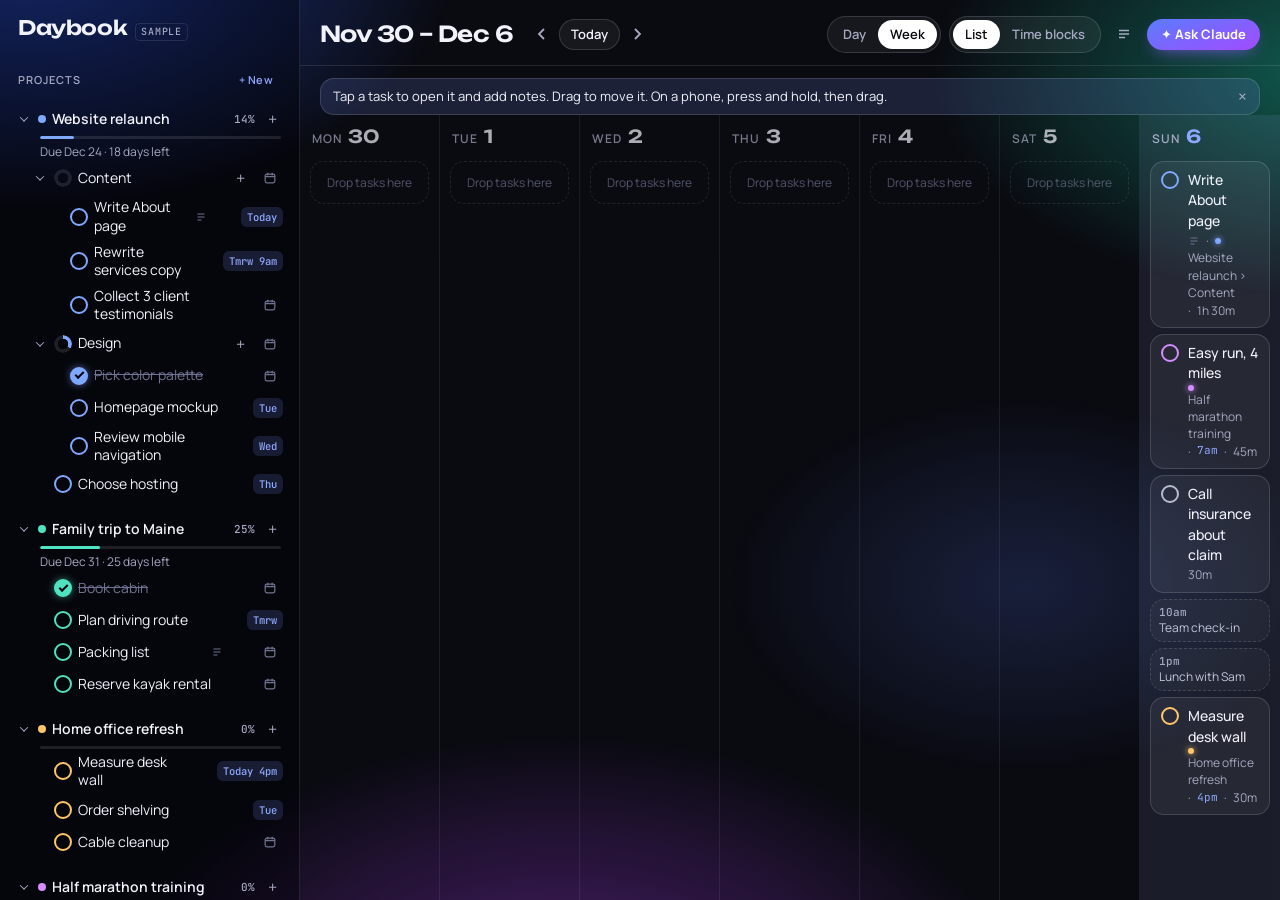
==== index.html @ 138b5f7a "New look: Aurora, dark frosted glass over drifting northern lights Restyles the whole app in the Aur" ====
<!doctype html>
<html lang="en">
<head>
<meta charset="utf-8">
<meta name="viewport" content="width=device-width, initial-scale=1, viewport-fit=cover">
<title>Daybook</title>
<meta name="description" content="Projects, tasks and your calendar in one calm place.">
<meta name="theme-color" content="#06070D">
<meta name="color-scheme" content="dark">
<meta name="apple-mobile-web-app-capable" content="yes">
<meta name="mobile-web-app-capable" content="yes">
<meta name="apple-mobile-web-app-status-bar-style" content="black-translucent">
<meta name="apple-mobile-web-app-title" content="Daybook">
<link rel="manifest" href="manifest.webmanifest">
<link rel="icon" href="icons/icon-192.png" type="image/png">
<link rel="apple-touch-icon" href="icons/apple-touch-icon.png">
<link rel="preconnect" href="https://fonts.googleapis.com">
<link rel="preconnect" href="https://fonts.gstatic.com" crossorigin>
<link rel="stylesheet" href="https://fonts.googleapis.com/css2?family=Unbounded:wght@400;500;600&family=Manrope:wght@400;500;600;700&family=JetBrains+Mono:wght@400;500&display=swap">
<link rel="stylesheet" href="app.css">
</head>
<body>
<div class="app">
  <aside class="side" id="side"></aside>
  <main class="main" id="main"></main>
  <aside class="ai" id="ai" aria-label="Ask Claude">
    <div class="ai-h">
      <div class="ai-t"><i class="orb" aria-hidden="true"></i><div><b>Ask Claude</b><small>Plan your week, break down a task, or think something through.</small></div></div>
      <button class="ib" data-act="ai-toggle" aria-label="Close"><svg viewBox="0 0 16 16" fill="none" stroke="currentColor" stroke-width="1.6"><path d="M4 4l8 8M12 4l-8 8"/></svg></button>
    </div>
    <div class="msgs vscroll" id="msgs"></div>
    <div class="sugs" id="sugs"></div>
    <form class="askf" id="askf"><input id="askq" placeholder="Ask about your week or a project" autocomplete="off" enterkeyhint="send"><button type="submit">Send</button></form>
  </aside>
  <nav class="tabs" id="tabs" aria-label="Sections"></nav>
</div>
<div class="toast" id="toast" role="status"></div>
<div class="detail" id="detail" hidden></div>
<div class="welcome" id="welcome" hidden>
  <div class="wl">
    <i class="orb big" aria-hidden="true"></i>
    <div class="brand">Daybook</div>
    <p>Your projects, tasks and Google Calendar in one calm place, on your phone and your computer.</p>
    <button class="g-btn" data-act="signin"><svg viewBox="0 0 18 18" aria-hidden="true"><path fill="#fff" d="M17.6 9.2c0-.6-.1-1.2-.2-1.8H9v3.4h4.8a4.1 4.1 0 0 1-1.8 2.7v2.2h2.9c1.7-1.6 2.7-3.9 2.7-6.5z"/><path fill="#fff" opacity=".8" d="M9 18c2.4 0 4.5-.8 6-2.2l-2.9-2.2c-.8.5-1.8.9-3.1.9-2.4 0-4.4-1.6-5.1-3.8H.9v2.3A9 9 0 0 0 9 18z"/><path fill="#fff" opacity=".6" d="M3.9 10.7a5.4 5.4 0 0 1 0-3.4V5H.9a9 9 0 0 0 0 8z"/><path fill="#fff" opacity=".9" d="M9 3.6c1.3 0 2.5.5 3.5 1.4l2.6-2.6A9 9 0 0 0 .9 5l3 2.3C4.6 5.2 6.6 3.6 9 3.6z"/></svg>Continue with Google</button>
    <small>Daybook reads your Google Calendar so tasks can fit around your events. It never changes your calendar.</small>
    <button class="link" data-act="demo">Look around with sample data first</button>
  </div>
</div>
<script src="js/vendor/supabase.js"></script>
<script type="module" src="js/app.js"></script>
</body>
</html>
---- app.css ----
/* Layout: three glass panes on a computer (projects | plan | Claude), one pane plus a floating tab bar on a phone.
   Look: "Aurora" — frosted glass over slowly drifting northern-lights colour, dark only. */
:root{
  --bg:#06070D; --surface:rgba(255,255,255,.055); --solid:#11131F; --sunk:rgba(255,255,255,.08); --fg:#F1F2FA; --muted:#A6A9C2; --faint:#6F7391;
  --line:rgba(255,255,255,.1); --edge:rgba(255,255,255,.14); --accent:#8FA8FF; --accent-fg:#06070D; --accent-soft:rgba(127,150,255,.16);
  --glow:linear-gradient(160deg,#5B7CFF,#A24BFF); --ev:rgba(255,255,255,.035); --ev-fg:#C3C6DA; --ok:#4FE3C1; --now:#FF7AB8;
  --warn:#FFB86B; --danger:#FF6B7A;
  --f-display:"Unbounded", ui-sans-serif, system-ui, sans-serif;
  --f-body:"Manrope", ui-sans-serif, system-ui, -apple-system, "Segoe UI", sans-serif;
  --f-mono:"JetBrains Mono", ui-monospace, SFMono-Regular, Menlo, monospace;
  --hp:48px; color-scheme:dark;
}

*,*::before,*::after{box-sizing:border-box}
html,body{height:100%;margin:0}
html{-webkit-text-size-adjust:100%}
[hidden]{display:none!important}
body{background:var(--bg);color:var(--fg);font:14px/1.45 var(--f-body);position:relative;overflow:hidden;padding-top:env(safe-area-inset-top,0px);touch-action:manipulation}
img{max-width:100%}
body::before{content:"";position:fixed;inset:-25%;z-index:-1;pointer-events:none;
  background:radial-gradient(32% 26% at 18% 14%,rgba(44,92,255,.55),transparent 70%),radial-gradient(30% 24% at 86% 22%,rgba(24,200,163,.42),transparent 70%),
  radial-gradient(34% 30% at 46% 92%,rgba(176,59,255,.40),transparent 70%),radial-gradient(22% 20% at 70% 60%,rgba(91,124,255,.18),transparent 70%);
  animation:aurora 28s ease-in-out infinite alternate}
@keyframes aurora{from{transform:translate(0,0) rotate(0deg) scale(1)}to{transform:translate(4%,3%) rotate(8deg) scale(1.12)}}
.orb{display:block;flex:none;width:30px;height:30px;border-radius:50%;background:radial-gradient(circle at 35% 30%,#fff 0 6%,#9CB4FF 18%,#7B4DFF 48%,#1AC9A4 80%);box-shadow:0 0 22px 2px rgba(123,77,255,.55);animation:pulse 4s ease-in-out infinite}
.orb.big{width:72px;height:72px;box-shadow:0 0 48px 8px rgba(123,77,255,.55)}
@keyframes pulse{50%{transform:scale(1.06);box-shadow:0 0 34px 6px rgba(26,201,164,.45)}}
.glass{backdrop-filter:blur(20px) saturate(1.2);-webkit-backdrop-filter:blur(20px) saturate(1.2)}
button{font:inherit;color:inherit;background:none;border:0;padding:0;cursor:pointer}
input{font:inherit;color:inherit}
:focus-visible{outline:2px solid var(--accent);outline-offset:2px;border-radius:6px}
.app{height:100%;display:grid;grid-template-columns:300px minmax(0,1fr) 352px;height:100%}
body.ai-off .app{grid-template-columns:300px minmax(0,1fr) 0}
body.ai-off .ai{display:none}
.vscroll{overflow-y:auto;overscroll-behavior:contain}
.hscroll{overflow-x:auto;overscroll-behavior-x:contain}

/* Sidebar */
.side{border-right:1px solid var(--line);display:flex;flex-direction:column;min-height:0;background:rgba(6,7,13,.35)}
.side-h{display:flex;align-items:baseline;gap:8px;padding:18px 18px 10px}
.brand{font:600 20px/1 var(--f-display);letter-spacing:-.02em}
.tag{font:500 10px/1 var(--f-mono);text-transform:uppercase;letter-spacing:.08em;color:var(--muted);border:1px solid var(--line);padding:3px 5px;border-radius:4px}
.side-b{flex:1;min-height:0;padding:0 10px 24px}
.sec{font:600 11px/1 var(--f-body);text-transform:uppercase;letter-spacing:.09em;color:var(--muted);padding:18px 8px 8px;display:flex;gap:6px;align-items:baseline}
.sec small{text-transform:none;letter-spacing:0;font-weight:400;color:var(--faint)}
.proj{padding:6px 0 8px;border-radius:10px}
.proj-h{display:flex;align-items:center;gap:6px;padding:4px 6px;border-radius:8px;user-select:none;-webkit-user-select:none;-webkit-touch-callout:none}
.proj-h:hover{background:var(--sunk)}
.pdot{width:8px;height:8px;border-radius:50%;background:var(--pc);flex:none}
.proj-t{font-weight:600;flex:1;min-width:0;overflow:hidden;text-overflow:ellipsis;white-space:nowrap}
.proj-n{font:500 11px var(--f-mono);color:var(--muted);font-variant-numeric:tabular-nums}
.bar{height:3px;background:var(--line);box-shadow:0 0 8px -2px var(--pc);border-radius:3px;margin:2px 8px 0 30px;overflow:hidden}
.bar i{display:block;height:100%;background:var(--pc);border-radius:3px;transition:width .4s ease}
.due{font-size:12px;color:var(--muted);padding:4px 8px 2px 30px}
.tree{display:flex;flex-direction:column}
.tr{display:flex;align-items:center;gap:6px;padding:4px 6px 4px calc(6px + var(--dep,0)*16px);border-radius:8px;min-height:32px;user-select:none;-webkit-user-select:none;-webkit-touch-callout:none;cursor:grab}
.tr:hover{background:var(--sunk)}
.tr-t{flex:1;min-width:0;overflow:hidden;display:-webkit-box;-webkit-line-clamp:2;-webkit-box-orient:vertical;line-height:1.3}
.tr.done .tr-t{color:var(--faint);text-decoration:line-through;text-decoration-color:var(--faint)}
.caret,.caret-sp{width:16px;height:16px;flex:none;display:grid;place-items:center;color:var(--muted)}
.caret::before{content:"";width:6px;height:6px;border-right:1.5px solid currentColor;border-bottom:1.5px solid currentColor;transform:rotate(45deg) translate(-1px,-1px);transition:transform .15s}
.caret.shut::before{transform:rotate(-45deg)}
.plus{width:22px;height:22px;border-radius:6px;color:var(--muted);font-size:16px;line-height:1;flex:none}
.plus:hover{background:var(--line);color:var(--fg)}
.tr .plus.leaf{opacity:0}
.tr:hover .plus.leaf,.tr .plus.leaf:focus-visible{opacity:1}
@media (hover:none){.tr .plus.leaf{display:none}}
.when{font:500 10.5px var(--f-mono);color:var(--faint);padding:3px 6px;border-radius:6px;white-space:nowrap;flex:none}
.when svg{width:14px;height:14px;display:block}
.when.set{color:var(--accent);background:var(--accent-soft)}
.when:hover{color:var(--fg);background:var(--line)}
.pick{display:flex;flex-wrap:wrap;gap:4px;padding:4px 6px 8px calc(28px + var(--dep,0)*16px)}
.pick button{font-size:12px;padding:4px 8px;border-radius:999px;border:1px solid var(--edge);background:var(--surface)}
.pick button.on{background:var(--accent);color:var(--accent-fg);border-color:var(--accent)}
.tr.add input,.qa input{flex:1;min-width:0;border:0;border-bottom:1px solid var(--accent);background:transparent;padding:4px 2px;outline:none}
.qa{display:flex;padding:6px 8px}
.qa input{border-bottom-color:var(--line)}
.qa input:focus{border-bottom-color:var(--accent)}
.side-f{font-size:12px;color:var(--faint);padding:24px 8px 0;line-height:1.5}
.link{color:var(--accent);text-decoration:underline;text-underline-offset:2px}

/* Check boxes and progress rings */
.ck{width:18px;height:18px;border-radius:50%;border:2px solid var(--pc,var(--faint));flex:none;display:grid;place-items:center;transition:background .15s,border-color .15s}
.ck:hover{border-color:var(--pc,var(--accent))}
.ck.on{background:var(--pc,var(--ok));border-color:var(--pc,var(--ok));box-shadow:0 0 10px -2px var(--pc,var(--ok))}
.ck.on::after{content:"";width:5px;height:9px;border:solid var(--bg);border-width:0 2px 2px 0;transform:rotate(45deg) translate(-1px,-1px)}
.ring{width:18px;height:18px;border-radius:50%;flex:none;background:conic-gradient(var(--pc) calc(var(--p)*360deg),var(--line) 0);-webkit-mask:radial-gradient(circle,transparent 5px,#000 5.5px);mask:radial-gradient(circle,transparent 5px,#000 5.5px)}

/* Main */
.main{display:flex;flex-direction:column;min-width:0;min-height:0;background:rgba(255,255,255,.02)}
.mh{display:flex;flex-wrap:wrap;align-items:center;justify-content:space-between;gap:10px 16px;padding:16px 20px 12px;border-bottom:1px solid var(--line)}
.mh-l{display:flex;align-items:center;gap:14px;min-width:0}
.mh h1{font:600 22px/1.1 var(--f-display);letter-spacing:-.025em;margin:0;white-space:nowrap}
.nav{display:flex;align-items:center;gap:2px}
.ib{width:30px;height:30px;border-radius:8px;display:grid;place-items:center;color:var(--muted)}
.ib:hover{background:var(--sunk);color:var(--fg)}
.ib svg{width:16px;height:16px}
.tb{font-size:13px;font-weight:600;padding:5px 11px;border-radius:999px;border:1px solid var(--edge);background:var(--surface)}
.tb:hover{background:var(--sunk)}
.mh-r{display:flex;align-items:center;gap:8px;flex-wrap:wrap}
.seg{display:inline-flex;background:var(--surface);border:1px solid var(--edge);border-radius:999px;padding:3px}
.seg button{font-size:13px;font-weight:600;padding:5px 12px;border-radius:999px;color:var(--muted)}
.seg button[aria-pressed="true"]{background:#fff;color:#06070D}
.ask-btn{font-size:13px;font-weight:700;padding:6px 14px;border-radius:999px;background:var(--glow);color:#fff;box-shadow:0 6px 18px -8px #8A5CFF}
.mbody{flex:1;min-height:0;position:relative}
.tip{display:flex;gap:10px;align-items:center;justify-content:space-between;margin:12px 20px 0;padding:8px 12px;border-radius:14px;background:var(--accent-soft);border:1px solid var(--edge);font-size:13px}
.tip button{color:var(--muted);font-size:18px;line-height:1}

/* Items */
.item{display:flex;align-items:flex-start;gap:9px;padding:8px 10px;border-radius:14px;background:var(--surface);border:1px solid var(--edge);user-select:none;-webkit-user-select:none;-webkit-touch-callout:none;cursor:grab;touch-action:manipulation;transition:box-shadow .15s,opacity .15s}
.item:hover{background:rgba(255,255,255,.08)}
.item .ck,.item .ring{margin-top:1px}
.it-body{min-width:0;flex:1}
.it-t{font-weight:500;overflow-wrap:break-word;hyphens:auto}
.it-m{font-size:12px;color:var(--muted);margin-top:1px;display:flex;flex-wrap:wrap;gap:0 6px;align-items:center}
.it-m .pd{width:6px;height:6px;border-radius:50%;background:var(--pc);box-shadow:0 0 6px var(--pc)}
.it-m .tm{font-family:var(--f-mono);font-size:11px;color:var(--accent)}
.item.done .it-t{color:var(--faint);text-decoration:line-through}
.item.compact{padding:5px 8px;gap:7px;border-radius:10px;font-size:13px}
.item.compact .it-m{display:none}
.item.compact .ck,.item.compact .ring{width:15px;height:15px;margin-top:2px}
.item.compact .ring{-webkit-mask:radial-gradient(circle,transparent 4px,#000 4.5px);mask:radial-gradient(circle,transparent 4px,#000 4.5px)}
.dragging{opacity:.3}
.ghost{position:fixed;left:0;top:0;z-index:100;pointer-events:none;box-shadow:0 16px 40px rgba(0,0,0,.5),0 0 0 1px rgba(143,168,255,.5);transform-origin:20px 20px;opacity:.95}
.ghost.item,.ghost.tr{background:var(--solid);border:1px solid var(--edge);border-radius:14px}
.pressing{transform:scale(.98);transition:transform .25s}
body.is-dragging,body.is-dragging *{cursor:grabbing!important}
.over{background:var(--accent-soft)!important}
.ins{height:2px;background:var(--accent);border-radius:2px;margin:-1px 4px}
.evr{display:flex;flex-wrap:wrap;gap:0 6px;font-size:12px;color:var(--ev-fg);padding:3px 4px;align-items:baseline}
.evr span{font:500 11px var(--f-mono);min-width:44px;color:var(--muted)}
/* Calendar events inside the List view mark the gaps tasks can be dragged into */
.list > .evr,.wcol > .evr,.dl > .evr{background:var(--ev);border:1px dashed var(--edge);border-radius:14px;padding:5px 8px}
.dl > .evr,.dl .list > .evr{padding:7px 12px;font-size:13px}
.min-btn[aria-pressed="true"]{background:var(--sunk);color:var(--fg)}
.mbody.min .dl .item{padding:7px 12px}
.mbody.min .list{gap:5px}

/* Week list */
.wk{display:grid;grid-template-columns:repeat(7,minmax(0,1fr));min-height:100%}
.wcol{display:flex;flex-direction:column;gap:6px;padding:10px 8px 16px;border-right:1px solid var(--line);min-width:0}
.wcol:last-child{border-right:0}
.wcol.today{background:color-mix(in srgb,var(--accent-soft) 45%,var(--surface))}
.dh{display:flex;align-items:baseline;gap:6px;padding:2px 4px 6px;text-align:left;border-radius:6px}
.dh span{font-size:12px;font-weight:600;text-transform:uppercase;letter-spacing:.07em;color:var(--muted)}
.dh b{font:600 18px/1 var(--f-display)}
.wcol.today .dh b{color:var(--accent)}
.dh:hover b{text-decoration:underline;text-underline-offset:3px}
.list{display:flex;flex-direction:column;gap:6px;flex:1;min-height:60px;border-radius:10px;padding:2px;transition:background .15s}
.list.empty::after{content:"Drop tasks here";font-size:12px;color:var(--faint);border:1px dashed var(--edge);border-radius:14px;padding:12px;text-align:center}
.load{font:500 11px var(--f-mono);color:var(--faint);padding:0 4px}
.load.heavy{color:var(--warn)}

/* Day list */
.dl{max-width:640px;margin:0 auto;padding:18px 20px 40px;display:flex;flex-direction:column;gap:10px}
.dl .item{padding:11px 12px}
.dl .list{gap:8px;min-height:120px}

/* Time blocks */
.tw{min-height:100%}
.tg{--cols:7;--colmin:0px;display:flex;flex-direction:column;min-width:calc(52px + var(--cols)*var(--colmin))}
.trow{display:grid;grid-template-columns:52px repeat(var(--cols),minmax(var(--colmin),1fr))}
.thead{position:sticky;top:0;z-index:5;background:rgba(10,12,22,.72);backdrop-filter:blur(18px);-webkit-backdrop-filter:blur(18px);border-bottom:1px solid var(--line)}
.th{padding:10px 8px 8px;text-align:left;display:flex;gap:6px;align-items:baseline;font-size:12px;font-weight:600;text-transform:uppercase;letter-spacing:.07em;color:var(--muted)}
.th b{font:600 16px/1 var(--f-display);letter-spacing:0;color:var(--fg)}
.th.today b{color:var(--accent)}
.ttray{border-bottom:1px solid var(--line)}
.gut{font:500 10px/1.2 var(--f-mono);color:var(--faint);text-align:right;padding:8px 8px 0 0}
.tray{display:flex;flex-direction:column;gap:4px;padding:6px 4px;min-height:44px;border-left:1px solid var(--line);min-width:0}
.tbody .hrs{position:relative;padding:0}
.tw{touch-action:pan-x pan-y} /* two-finger pinch zooms the hours (see app.js), not the whole page */
.hl{position:absolute;right:8px;transform:translateY(-6px);font:500 10px var(--f-mono);color:var(--faint)}
.col{position:relative;border-left:1px solid var(--line);height:calc(var(--hours,15) * var(--hp));background-image:repeating-linear-gradient(to bottom,var(--line) 0 1px,transparent 1px var(--hp));min-width:0}
.col.today{background-color:color-mix(in srgb,var(--accent-soft) 40%,var(--surface))}
.block,.ev{position:absolute;border-radius:10px;padding:4px 6px;overflow:hidden;font-size:12px;line-height:1.3;margin:1px 2px}
.block{background:linear-gradient(160deg,color-mix(in srgb,var(--pc) 42%,transparent),color-mix(in srgb,var(--pc) 16%,transparent));border:1px solid color-mix(in srgb,var(--pc) 60%,transparent);display:flex;gap:6px;align-items:flex-start;cursor:grab;user-select:none;-webkit-user-select:none;-webkit-touch-callout:none;z-index:2}
.block .ck,.block .ring{width:14px;height:14px;margin-top:1px;border-color:color-mix(in srgb,var(--pc) 70%,var(--fg))}
.block .ring{-webkit-mask:radial-gradient(circle,transparent 3.5px,#000 4px);mask:radial-gradient(circle,transparent 3.5px,#000 4px)}
.block.done .b-t{text-decoration:line-through;opacity:.6}
.b-in{min-width:0;flex:1}
.b-t{font-weight:600;overflow-wrap:break-word}
.b-time{font:500 10px var(--f-mono);color:var(--muted);margin-top:1px}
.ev{background:var(--ev);color:var(--ev-fg);z-index:1;border:1px dashed rgba(255,255,255,.22)}
.ev .b-t{font-weight:500}
.rs{position:absolute;left:0;right:0;bottom:0;height:9px;cursor:ns-resize;touch-action:none}
.rs::after{content:"";position:absolute;left:50%;bottom:3px;width:18px;height:2px;margin-left:-9px;border-radius:2px;background:var(--pc);opacity:0;transition:opacity .15s}
.block:hover .rs::after{opacity:.7}
@media (hover:none){.rs{height:14px}.rs::after{opacity:.5}}
.ind{position:absolute;left:2px;right:2px;border:1.5px dashed var(--accent);border-radius:10px;background:color-mix(in srgb,var(--accent) 10%,transparent);z-index:3;pointer-events:none;font:500 10px var(--f-mono);color:var(--accent);padding:3px 6px}
.now{position:absolute;left:0;right:0;height:2px;background:var(--now);box-shadow:0 0 12px var(--now);z-index:4;pointer-events:none}
.now::before{content:"";position:absolute;left:-4px;top:-3px;width:8px;height:8px;border-radius:50%;background:var(--now)}

/* Claude panel */
.ai{border-left:1px solid var(--line);display:flex;flex-direction:column;min-height:0;background:rgba(6,7,13,.35)}
.ai-h{display:flex;justify-content:space-between;align-items:flex-start;gap:8px;padding:18px 18px 12px;border-bottom:1px solid var(--line)}
.ai-t{display:flex;gap:12px;align-items:center}
.ai-h b{font:600 17px/1.1 var(--f-display);letter-spacing:-.02em}
.ai-h small{display:block;color:var(--muted);font-size:12px;margin-top:3px}
.msgs{flex:1;min-height:0;padding:16px 16px 8px;display:flex;flex-direction:column;gap:12px}
.msg{flex-shrink:0;max-width:92%;font-size:13.5px;line-height:1.5}
.msg.me{align-self:flex-end;background:var(--glow);color:#fff;padding:9px 13px;border-radius:18px 18px 6px 18px}
.msg.bot{align-self:flex-start;background:var(--surface);border:1px solid var(--edge);padding:10px 13px;border-radius:18px 18px 18px 6px}
.msg.bot p{margin:0 0 6px}
.msg.bot ul{margin:4px 0 8px;padding-left:18px}
.msg.bot li{margin:2px 0}
.msg .acts{display:flex;gap:6px;margin-top:6px;flex-wrap:wrap}
.msg .acts button{font-size:12px;font-weight:700;padding:5px 12px;border-radius:999px;border:0;background:#fff;color:#06070D}
.msg .acts button:disabled{opacity:.5;cursor:default}
.sugs{display:flex;flex-wrap:wrap;gap:6px;padding:4px 16px 10px}
.sugs button{font-size:12.5px;padding:6px 11px;border-radius:999px;border:1px solid var(--edge);background:var(--surface);text-align:left}
.sugs button:hover{border-color:var(--accent)}
.askf{display:flex;gap:8px;padding:10px 16px 16px;border-top:1px solid var(--line)}
.askf input{flex:1;min-width:0;border:1px solid var(--edge);background:var(--surface);border-radius:999px;padding:10px 16px;outline:none}
.askf input:focus{border-color:var(--accent)}
.askf button{font-weight:700;padding:0 16px;border-radius:999px;background:var(--glow);color:#fff}
.typing{color:var(--muted);font-size:13px}

.toast{position:fixed;left:50%;bottom:calc(24px + env(safe-area-inset-bottom,0px));transform:translate(-50%,20px);opacity:0;background:rgba(20,22,36,.85);border:1px solid var(--edge);backdrop-filter:blur(20px);-webkit-backdrop-filter:blur(20px);color:var(--fg);padding:10px 16px;border-radius:999px;font-size:13px;z-index:200;transition:all .25s;pointer-events:none;max-width:calc(100% - 32px)}
.toast.show{opacity:1;transform:translate(-50%,0)}

/* Phone strip of unscheduled tasks */
.strip{display:none}
.tabs{display:none}

@media (max-width:1180px){
  .app{grid-template-columns:260px minmax(0,1fr) 0}
  .ai{display:none}
  body:not(.ai-off) .app{grid-template-columns:260px minmax(0,1fr) 340px}
  body:not(.ai-off) .ai{display:flex}
}
@media (max-width:860px){
  .app,body:not(.ai-off) .app,body.ai-off .app{grid-template-columns:minmax(0,1fr);grid-template-rows:minmax(0,1fr) auto}
  .side,.main,.ai,body:not(.ai-off) .ai,body.ai-off .ai{display:none;grid-row:1;grid-column:1;border:0}
  body[data-tab="plan"] .main{display:flex}
  body[data-tab="projects"] .side{display:flex}
  body[data-tab="ask"] .ai{display:flex}
  .ask-btn{display:none}
  .tabs{display:flex;grid-row:2;margin:6px 12px calc(10px + env(safe-area-inset-bottom,0px));border:1px solid var(--edge);border-radius:24px;background:rgba(20,22,36,.6);backdrop-filter:blur(20px);-webkit-backdrop-filter:blur(20px);padding:7px 8px}
  .tabs button{flex:1;display:flex;flex-direction:column;align-items:center;gap:2px;padding:4px 0;font-size:11px;font-weight:500;color:var(--muted)}
  .tabs button svg{width:22px;height:22px}
  .tabs button[aria-current="true"]{color:#fff}
  .tabs button[aria-current="true"] svg{filter:drop-shadow(0 0 6px rgba(143,168,255,.8))}
  .mh{padding:12px 16px 10px}
  .mh h1{font-size:19px}
  .mh-r{width:100%;justify-content:space-between}
  .tip{margin:10px 16px 0}
  .strip{display:block;padding:10px 0 4px;border-bottom:1px solid var(--line)}
  .strip-l{font-size:11px;font-weight:600;text-transform:uppercase;letter-spacing:.08em;color:var(--muted);padding:0 16px 6px}
  .strip-row{display:flex;gap:6px;padding:0 16px 8px}
  .strip-row .item{flex:none;max-width:200px}
  .wk{grid-template-columns:1fr}
  .wcol{border-right:0;border-bottom:1px solid var(--line);padding:10px 16px 14px}
  .list{min-height:44px}
  .tg{--colmin:116px}
  .tg.one{--colmin:0px}
  .dl{padding:14px 16px 40px}
  .side-h{padding:16px 18px 6px}
}
/* Zoomed-in view of one project or task */
.detail{position:fixed;inset:0;z-index:50;display:flex;justify-content:flex-end}
.detail[hidden]{display:none}
.dt-back{position:absolute;inset:0;background:rgba(3,4,10,.45);backdrop-filter:blur(4px);-webkit-backdrop-filter:blur(4px)}
.dt{position:relative;width:min(560px,100%);height:100%;background:rgba(14,16,28,.82);backdrop-filter:blur(28px) saturate(1.2);-webkit-backdrop-filter:blur(28px) saturate(1.2);border-left:1px solid var(--edge);display:flex;flex-direction:column;box-shadow:-12px 0 40px rgba(0,0,0,.5);animation:dtIn .22s ease}
@keyframes dtIn{from{transform:translateX(24px);opacity:.5}}
@keyframes dtUp{from{transform:translateY(28px);opacity:.5}}
.dt-top{display:flex;justify-content:space-between;align-items:center;gap:8px;padding:calc(12px + env(safe-area-inset-top,0px)) 12px 4px 8px}
.dt-up{display:flex;align-items:center;gap:4px;color:var(--muted);font-weight:500;padding:6px 8px;border-radius:8px;min-width:0}
.dt-up:hover{background:var(--sunk);color:var(--fg)}
.dt-up span{overflow:hidden;text-overflow:ellipsis;white-space:nowrap}
.dt-up svg{width:16px;height:16px;flex:none}
.dt-body{flex:1;min-height:0;padding:6px 28px calc(40px + env(safe-area-inset-bottom,0px))}
.dt-crumbs{display:flex;flex-wrap:wrap;align-items:center;gap:2px 6px;font-size:12px;color:var(--muted);margin:0 0 6px 36px}
.dt-crumbs button:hover{color:var(--fg);text-decoration:underline;text-underline-offset:2px}
.dt-crumbs span{color:var(--faint)}
.dt-head{display:flex;gap:12px;align-items:flex-start}
.dt-head .ck,.dt-head .ring{width:24px;height:24px;margin-top:5px}
.dt-head .ring{-webkit-mask:radial-gradient(circle,transparent 7px,#000 7.5px);mask:radial-gradient(circle,transparent 7px,#000 7.5px)}
.dt-head .ck.on::after{width:6px;height:11px}
.dt-title{flex:1;min-width:0;border:0;background:transparent;color:var(--fg);font:600 23px/1.25 var(--f-display);letter-spacing:-.025em;resize:none;outline:none;padding:0;overflow:hidden}
.dt-prog{display:flex;align-items:center;gap:10px;margin:10px 0 0 36px;font-size:12px;color:var(--muted)}
.dt-prog .bar{flex:1;max-width:200px;margin:0}
.dt-meta{display:flex;flex-wrap:wrap;gap:8px;margin:18px 0 0 36px}
.chip{display:inline-flex;align-items:center;gap:6px;font-size:13px;padding:6px 11px;border-radius:999px;border:1px solid var(--edge);color:var(--fg);background:var(--surface)}
.chip svg{width:14px;height:14px}
.chip.set{background:var(--accent-soft);border-color:transparent;color:var(--accent);font-weight:500}
.chip span.k{color:var(--muted)}
.chip select{border:0;background:transparent;font:inherit;font-weight:600;color:inherit;outline:none;padding:0}
.dt .pick{padding:8px 0 0 36px}
.dt-sec{font:600 11px/1 var(--f-body);text-transform:uppercase;letter-spacing:.09em;color:var(--muted);padding:26px 0 10px;display:flex;gap:8px}
.dt-sec small{font:500 11px var(--f-mono);letter-spacing:0}
.dt-notes{display:block;width:100%;min-height:150px;border:1px solid var(--edge);border-radius:16px;background:rgba(255,255,255,.04);color:var(--fg);padding:12px 14px;font:15px/1.6 var(--f-body);resize:none;outline:none;overflow:hidden}
.dt-notes:focus{border-color:var(--accent);background:rgba(255,255,255,.07)}
.dt-saved{font-size:11px;color:var(--faint);height:14px;margin-top:4px;text-align:right}
.dt-steps{display:flex;flex-direction:column;border-top:1px solid var(--line)}
.step{display:flex;align-items:center;gap:10px;padding:8px 2px;border-bottom:1px solid var(--line);min-height:46px}
.step-t{flex:1;min-width:0;text-align:left;display:flex;align-items:center;gap:6px;padding:4px 0}
.step-t:hover{text-decoration:underline;text-underline-offset:3px;text-decoration-color:var(--faint)}
.step.done .step-t{color:var(--faint);text-decoration:line-through}
.step-n{font:500 11px var(--f-mono);color:var(--muted)}
.chev{color:var(--faint);font-size:18px;line-height:1}
.dt-add{display:flex;align-items:center;gap:10px;padding:8px 2px}
.plus-i{width:18px;text-align:center;color:var(--muted);font-size:18px}
.dt-add input{flex:1;min-width:0;border:0;background:transparent;outline:none;padding:6px 0}
.dt-ask{margin-top:22px;font-size:13px;font-weight:700;color:#fff;padding:9px 16px;border-radius:999px;background:var(--glow);box-shadow:0 6px 18px -8px #8A5CFF}
.ni{width:12px;height:12px;color:var(--faint);flex:none;display:inline-block;vertical-align:-1px}
@media (max-width:860px){
  .dt{width:100%;box-shadow:none;animation-name:dtUp}
  .dt-body{padding-left:18px;padding-right:18px}
  .dt-crumbs,.dt-meta,.dt-prog,.dt .pick{margin-left:0;padding-left:0}
  input,textarea:not(.dt-title),select{font-size:16px!important}
  .dt-title{font-size:24px}
}
@media (prefers-reduced-motion:reduce){*{transition:none!important}body::before,.orb{animation:none!important}}

.phone-only{display:none}
@media (max-width:860px){.phone-only{display:inline-block}}
.sec-add{margin-left:auto;font:600 11px var(--f-body);letter-spacing:.04em;text-transform:none;color:var(--accent);padding:3px 8px;border-radius:6px}
.sec-add:hover{background:var(--accent-soft)}
.empty-note{font-size:13px;color:var(--muted);padding:4px 8px 8px}
.side-f{display:flex;flex-direction:column;gap:6px}
.acct{color:var(--muted);font-weight:500;overflow-wrap:anywhere}
.sync.offline,.sync.error{color:var(--warn)}
.foot-acts{display:flex;gap:14px;flex-wrap:wrap;margin-top:2px}
.tip.warn{background:color-mix(in srgb,var(--warn) 14%,transparent)}
.wcol.past{opacity:.7}
.strip-empty{font-size:13px;color:var(--faint);padding:4px 0}
.ev-all{font-size:11px;padding:3px 6px;border-radius:8px;border:1px dashed var(--edge);background:var(--ev);color:var(--ev-fg);overflow:hidden;text-overflow:ellipsis;white-space:nowrap}
.pick-date{display:inline-flex;align-items:center;gap:6px;font-size:12px;padding:2px 8px;border-radius:999px;border:1px solid var(--line);background:var(--surface);color:var(--muted)}
.pick-date input{border:0;background:transparent;font:inherit;color:var(--fg);max-width:130px}
.chip input[type=date]{border:0;background:transparent;font:inherit;font-weight:600;color:inherit;outline:none;padding:0}
.swatches{display:flex;gap:8px;margin:14px 0 0 36px;flex-wrap:wrap}
.sw{width:22px;height:22px;border-radius:50%;background:var(--sw);border:2px solid transparent;box-shadow:0 0 0 1px var(--line)}
.sw.on{border-color:var(--bg);box-shadow:0 0 0 2px var(--sw)}
.dt-foot{display:flex;flex-wrap:wrap;align-items:center;justify-content:space-between;gap:12px;margin-top:22px}
.dt-foot .dt-ask{margin-top:0}
.dt-del{font-size:13px;color:var(--muted);padding:8px 10px;border-radius:8px}
.dt-del:hover{color:var(--danger);background:color-mix(in srgb,var(--danger) 12%,transparent)}
.confirm{display:flex;align-items:center;gap:8px;flex-wrap:wrap;font-size:13px}
.confirm button{padding:7px 12px;border-radius:8px;border:1px solid var(--line);font-weight:500}
.confirm .danger{background:var(--danger);border-color:var(--danger);color:#1A0508}
.msg.err{color:var(--danger)}
.welcome{position:fixed;inset:0;z-index:80;background:rgba(6,7,13,.55);backdrop-filter:blur(30px);-webkit-backdrop-filter:blur(30px);display:grid;place-items:center;padding:24px 20px calc(24px + env(safe-area-inset-bottom,0px))}
.wl{max-width:380px;width:100%;display:flex;flex-direction:column;gap:18px}
.wl .brand{font-size:40px}
.wl p{margin:0;color:var(--muted);font-size:16px;line-height:1.5}
.g-btn{display:flex;align-items:center;justify-content:center;gap:10px;font-weight:700;font-size:15px;padding:14px 16px;border-radius:999px;background:var(--glow);color:#fff;box-shadow:0 10px 30px -10px #8A5CFF}
.g-btn svg{width:18px;height:18px}
.wl .link{align-self:center;font-size:14px}
.wl small{color:var(--faint);font-size:12px;line-height:1.5}
a.chip{text-decoration:none}
.link-pair{display:inline-flex;align-items:center;gap:4px}
.chip-edit{font-size:12px;color:var(--muted);padding:6px 8px;border-radius:8px}
.chip-edit:hover{color:var(--fg);background:var(--accent-soft)}
.link-edit{flex:1 1 240px;min-width:0}
.link-edit input{flex:1;min-width:0;border:0;background:transparent;font:inherit;color:var(--fg);outline:none;padding:0}
.mcp{display:flex;flex-direction:column;gap:8px;margin-top:6px;padding:12px;border-radius:16px;background:var(--surface);border:1px solid var(--edge);color:var(--muted)}
.mcp p{margin:0}
.mcp b{color:var(--fg)}
.mcp-url{width:100%;font:12px var(--f-mono);padding:7px 8px;border-radius:8px;border:1px solid var(--line);background:var(--sunk);color:var(--fg)}
.mcp-err{color:var(--warn)}
.mbody.min .wcol .item{padding:6px 7px;gap:6px}
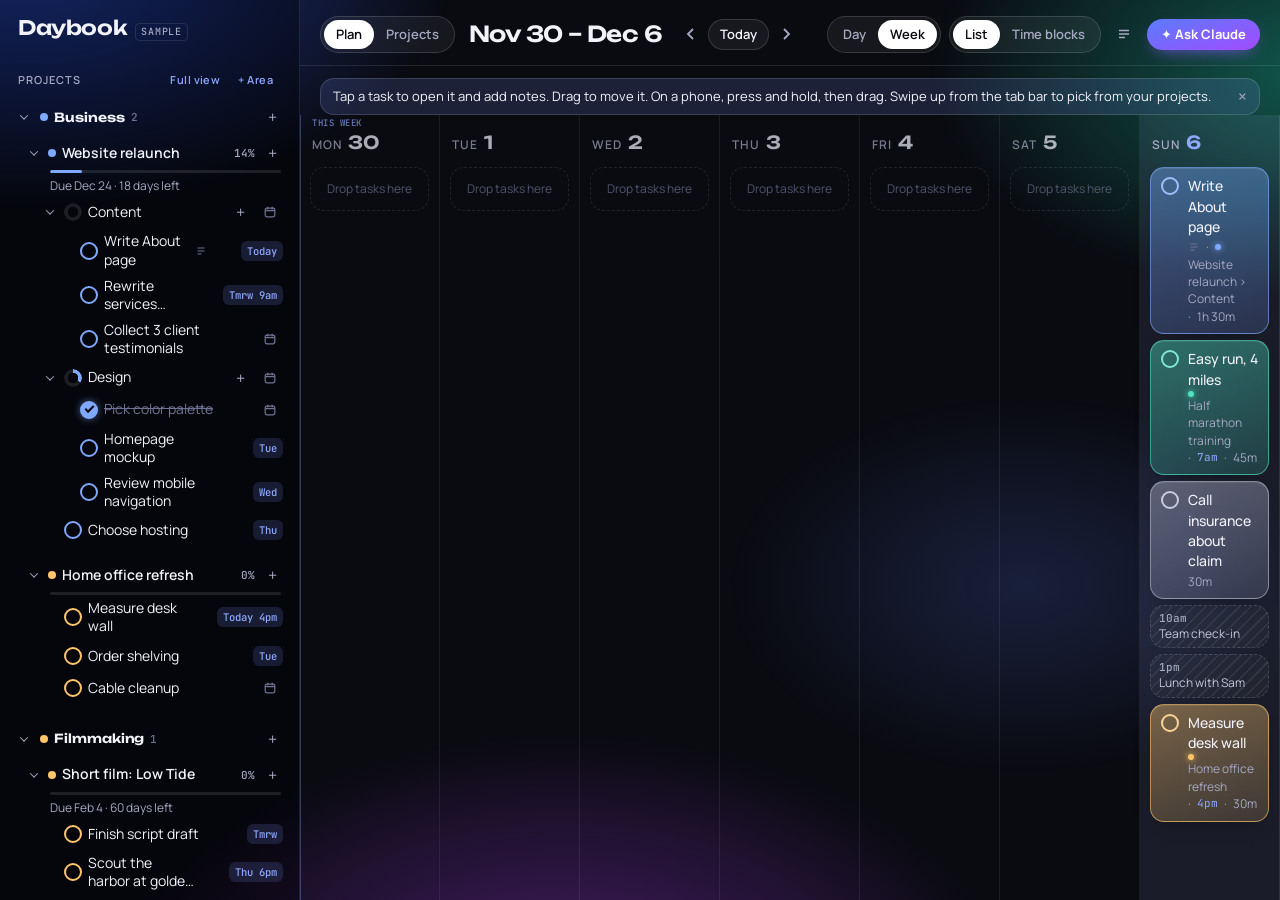
==== commit fd75df55: "Use Michael's new app icon for Android, Windows and the browser tab Adds rounded-square icons with t" ====
--- a/index.html
+++ b/index.html
@@ -12,7 +12,9 @@
 <meta name="apple-mobile-web-app-status-bar-style" content="black-translucent">
 <meta name="apple-mobile-web-app-title" content="Daybook">
 <link rel="manifest" href="manifest.webmanifest">
-<link rel="icon" href="icons/icon-192.png" type="image/png">
+<link rel="icon" href="favicon.ico" sizes="48x48">
+<link rel="icon" href="icons/favicon-32.png" type="image/png" sizes="32x32">
+<link rel="icon" href="icons/icon-192.png" type="image/png" sizes="192x192">
 <link rel="apple-touch-icon" href="icons/apple-touch-icon.png">
 <link rel="preconnect" href="https://fonts.googleapis.com">
 <link rel="preconnect" href="https://fonts.gstatic.com" crossorigin>
--- a/app.css
+++ b/app.css
@@ -3,7 +3,7 @@
 :root{
   --bg:#06070D; --surface:rgba(255,255,255,.055); --solid:#11131F; --sunk:rgba(255,255,255,.08); --fg:#F1F2FA; --muted:#A6A9C2; --faint:#6F7391;
   --line:rgba(255,255,255,.1); --edge:rgba(255,255,255,.14); --accent:#8FA8FF; --accent-fg:#06070D; --accent-soft:rgba(127,150,255,.16);
-  --glow:linear-gradient(160deg,#5B7CFF,#A24BFF); --ev:rgba(255,255,255,.035); --ev-fg:#C3C6DA; --ok:#4FE3C1; --now:#FF7AB8;
+  --glow:linear-gradient(160deg,#5B7CFF,#A24BFF); --ev:rgba(255,255,255,.035); --stripes:repeating-linear-gradient(-45deg,rgba(255,255,255,.075) 0 1.5px,transparent 1.5px 8px); --ev-fg:#C3C6DA; --ok:#4FE3C1; --now:#FF7AB8;
   --warn:#FFB86B; --danger:#FF6B7A;
   --f-display:"Unbounded", ui-sans-serif, system-ui, sans-serif;
   --f-body:"Manrope", ui-sans-serif, system-ui, -apple-system, "Segoe UI", sans-serif;
@@ -22,21 +22,30 @@
   radial-gradient(34% 30% at 46% 92%,rgba(176,59,255,.40),transparent 70%),radial-gradient(22% 20% at 70% 60%,rgba(91,124,255,.18),transparent 70%);
   animation:aurora 28s ease-in-out infinite alternate}
 @keyframes aurora{from{transform:translate(0,0) rotate(0deg) scale(1)}to{transform:translate(4%,3%) rotate(8deg) scale(1.12)}}
-.orb{display:block;flex:none;width:30px;height:30px;border-radius:50%;background:radial-gradient(circle at 35% 30%,#fff 0 6%,#9CB4FF 18%,#7B4DFF 48%,#1AC9A4 80%);box-shadow:0 0 22px 2px rgba(123,77,255,.55);animation:pulse 4s ease-in-out infinite}
-.orb.big{width:72px;height:72px;box-shadow:0 0 48px 8px rgba(123,77,255,.55)}
-@keyframes pulse{50%{transform:scale(1.06);box-shadow:0 0 34px 6px rgba(26,201,164,.45)}}
+/* Ask Claude's nebula: the app icon's cloud, feathered at the edges so it melts into the dark, slowly turning and breathing */
+.orb{position:relative;display:block;flex:none;width:42px;height:42px;margin:-4px -2px -4px -6px;border-radius:50%;mix-blend-mode:screen;
+  -webkit-mask:radial-gradient(circle,#000 22%,transparent 70%);mask:radial-gradient(circle,#000 22%,transparent 70%)}
+.orb::before{content:"";position:absolute;inset:-12%;background:url(icons/nebula.png) center/cover;animation:nebula 90s linear infinite,breathe 7s ease-in-out infinite}
+.orb.big{width:120px;height:120px;margin:-12px 0 -12px -20px}
+@keyframes nebula{to{transform:rotate(360deg)}}
+@keyframes breathe{50%{opacity:.75;filter:saturate(1.25) brightness(1.1)}}
 .glass{backdrop-filter:blur(20px) saturate(1.2);-webkit-backdrop-filter:blur(20px) saturate(1.2)}
 button{font:inherit;color:inherit;background:none;border:0;padding:0;cursor:pointer}
 input{font:inherit;color:inherit}
 :focus-visible{outline:2px solid var(--accent);outline-offset:2px;border-radius:6px}
-.app{height:100%;display:grid;grid-template-columns:300px minmax(0,1fr) 352px;height:100%}
-body.ai-off .app{grid-template-columns:300px minmax(0,1fr) 0}
+.app{height:100%;display:grid;grid-template-columns:var(--side-w,300px) minmax(0,1fr) 352px;height:100%}
+body.ai-off .app{grid-template-columns:var(--side-w,300px) minmax(0,1fr) 0}
+.side{grid-column:1}.main{grid-column:2}.ai{grid-column:3}
+/* The Projects board takes the sidebar's place on a computer */
+body[data-page="projects"]{--side-w:0px}
+body[data-page="projects"] .side{visibility:hidden;border:0}
 body.ai-off .ai{display:none}
 .vscroll{overflow-y:auto;overscroll-behavior:contain}
 .hscroll{overflow-x:auto;overscroll-behavior-x:contain}
+body.is-dragging .hscroll{scroll-snap-type:none}
 
 /* Sidebar */
-.side{border-right:1px solid var(--line);display:flex;flex-direction:column;min-height:0;background:rgba(6,7,13,.35)}
+.side{position:relative;min-width:0;border-right:1px solid var(--line);display:flex;flex-direction:column;min-height:0;background:rgba(6,7,13,.35)}
 .side-h{display:flex;align-items:baseline;gap:8px;padding:18px 18px 10px}
 .brand{font:600 20px/1 var(--f-display);letter-spacing:-.02em}
 .tag{font:500 10px/1 var(--f-mono);text-transform:uppercase;letter-spacing:.08em;color:var(--muted);border:1px solid var(--line);padding:3px 5px;border-radius:4px}
@@ -52,7 +61,7 @@
 .bar{height:3px;background:var(--line);box-shadow:0 0 8px -2px var(--pc);border-radius:3px;margin:2px 8px 0 30px;overflow:hidden}
 .bar i{display:block;height:100%;background:var(--pc);border-radius:3px;transition:width .4s ease}
 .due{font-size:12px;color:var(--muted);padding:4px 8px 2px 30px}
-.tree{display:flex;flex-direction:column}
+.tree,.kids{display:flex;flex-direction:column}
 .tr{display:flex;align-items:center;gap:6px;padding:4px 6px 4px calc(6px + var(--dep,0)*16px);border-radius:8px;min-height:32px;user-select:none;-webkit-user-select:none;-webkit-touch-callout:none;cursor:grab}
 .tr:hover{background:var(--sunk)}
 .tr-t{flex:1;min-width:0;overflow:hidden;display:-webkit-box;-webkit-line-clamp:2;-webkit-box-orient:vertical;line-height:1.3}
@@ -107,8 +116,12 @@
 .tip button{color:var(--muted);font-size:18px;line-height:1}
 
 /* Items */
-.item{display:flex;align-items:flex-start;gap:9px;padding:8px 10px;border-radius:14px;background:var(--surface);border:1px solid var(--edge);user-select:none;-webkit-user-select:none;-webkit-touch-callout:none;cursor:grab;touch-action:manipulation;transition:box-shadow .15s,opacity .15s}
-.item:hover{background:rgba(255,255,255,.08)}
+.item{display:flex;align-items:flex-start;gap:9px;padding:8px 10px;border-radius:14px;background:var(--tint);border:1px solid color-mix(in srgb,var(--pc) 60%,transparent);box-shadow:inset 0 1px 0 rgba(255,255,255,.09),0 8px 20px -14px rgba(0,0,0,.7);backdrop-filter:blur(16px) saturate(1.3);-webkit-backdrop-filter:blur(16px) saturate(1.3);user-select:none;-webkit-user-select:none;-webkit-touch-callout:none;cursor:grab;touch-action:manipulation;transition:box-shadow .15s,opacity .15s}
+/* Tasks wear their project colour, same as Time blocks, so they stand apart from grey striped calendar events */
+.item{--tint:linear-gradient(160deg,color-mix(in srgb,var(--pc) 42%,transparent),color-mix(in srgb,var(--pc) 16%,transparent))}
+.item:hover{--tint:linear-gradient(160deg,color-mix(in srgb,var(--pc) 52%,transparent),color-mix(in srgb,var(--pc) 22%,transparent))}
+.item .ck,.item .ring{border-color:color-mix(in srgb,var(--pc) 70%,var(--fg))}
+.item.done{--tint:linear-gradient(160deg,color-mix(in srgb,var(--pc) 18%,transparent),color-mix(in srgb,var(--pc) 7%,transparent))}
 .item .ck,.item .ring{margin-top:1px}
 .it-body{min-width:0;flex:1}
 .it-t{font-weight:500;overflow-wrap:break-word;hyphens:auto}
@@ -122,23 +135,35 @@
 .item.compact .ring{-webkit-mask:radial-gradient(circle,transparent 4px,#000 4.5px);mask:radial-gradient(circle,transparent 4px,#000 4.5px)}
 .dragging{opacity:.3}
 .ghost{position:fixed;left:0;top:0;z-index:100;pointer-events:none;box-shadow:0 16px 40px rgba(0,0,0,.5),0 0 0 1px rgba(143,168,255,.5);transform-origin:20px 20px;opacity:.95}
-.ghost.item,.ghost.tr{background:var(--solid);border:1px solid var(--edge);border-radius:14px}
+.ghost.item,.ghost.tr,.ghost.dr-row,.ghost.step,.ghost.proj-h{background:var(--solid);border:1px solid var(--edge);border-radius:14px}
+.ghost.item{background:var(--tint),var(--solid);border-color:color-mix(in srgb,var(--pc) 60%,transparent)}
 .pressing{transform:scale(.98);transition:transform .25s}
 body.is-dragging,body.is-dragging *{cursor:grabbing!important}
 .over{background:var(--accent-soft)!important}
 .ins{height:2px;background:var(--accent);border-radius:2px;margin:-1px 4px}
+.tree .ins{margin-left:calc(14px + var(--dep,0)*16px)} /* lines up with the steps it lands among */
+.dr-grp{display:flex;flex-direction:column;gap:6px}
+.step{user-select:none;-webkit-user-select:none;-webkit-touch-callout:none}
 .evr{display:flex;flex-wrap:wrap;gap:0 6px;font-size:12px;color:var(--ev-fg);padding:3px 4px;align-items:baseline}
 .evr span{font:500 11px var(--f-mono);min-width:44px;color:var(--muted)}
-/* Calendar events inside the List view mark the gaps tasks can be dragged into */
-.list > .evr,.wcol > .evr,.dl > .evr{background:var(--ev);border:1px dashed var(--edge);border-radius:14px;padding:5px 8px}
+/* Calendar events inside the List view mark the gaps tasks can be dragged into.
+   Every calendar event wears faint diagonal stripes: fixed, comes from Google, not editable here. */
+.list > .evr,.wcol > .evr,.dl > .evr{background:var(--stripes) var(--ev);border:1px dashed var(--edge);border-radius:14px;padding:5px 8px}
 .dl > .evr,.dl .list > .evr{padding:7px 12px;font-size:13px}
 .min-btn[aria-pressed="true"]{background:var(--sunk);color:var(--fg)}
 .mbody.min .dl .item{padding:7px 12px}
 .mbody.min .list{gap:5px}
 
 /* Week list */
-.wk{display:grid;grid-template-columns:repeat(7,minmax(0,1fr));min-height:100%}
-.wcol{display:flex;flex-direction:column;gap:6px;padding:10px 8px 16px;border-right:1px solid var(--line);min-width:0}
+.wkx{display:grid;container-type:inline-size;min-height:100%;scroll-snap-type:x proximity}
+/* Week is an endless strip: seven days fill the width and the rest are a sideways scroll away */
+.wk{display:grid;grid-template-columns:repeat(var(--n,7),calc(100cqw / 7));width:max-content;min-width:100%;min-height:100%}
+.wcol{position:relative;display:flex;flex-direction:column;gap:6px;padding:16px 8px 16px;border-right:1px solid var(--line);min-width:0;scroll-snap-align:start}
+.wcol.mon{box-shadow:inset 1px 0 0 rgba(143,168,255,.45)}
+/* Where a week starts: a small label over Monday */
+.wkl{position:absolute;top:4px;left:12px;right:4px;display:flex;gap:6px;align-items:baseline;font:500 9px/1 var(--f-mono);letter-spacing:.06em;text-transform:uppercase;color:var(--accent);white-space:nowrap;overflow:hidden;pointer-events:none}
+.wkl b{font-weight:500}
+.wkl span{display:none}
 .wcol:last-child{border-right:0}
 .wcol.today{background:color-mix(in srgb,var(--accent-soft) 45%,var(--surface))}
 .dh{display:flex;align-items:baseline;gap:6px;padding:2px 4px 6px;text-align:left;border-radius:6px}
@@ -157,19 +182,26 @@
 .dl .list{gap:8px;min-height:120px}
 
 /* Time blocks */
-.tw{min-height:100%}
-.tg{--cols:7;--colmin:0px;display:flex;flex-direction:column;min-width:calc(52px + var(--cols)*var(--colmin))}
-.trow{display:grid;grid-template-columns:52px repeat(var(--cols),minmax(var(--colmin),1fr))}
-.thead{position:sticky;top:0;z-index:5;background:rgba(10,12,22,.72);backdrop-filter:blur(18px);-webkit-backdrop-filter:blur(18px);border-bottom:1px solid var(--line)}
-.th{padding:10px 8px 8px;text-align:left;display:flex;gap:6px;align-items:baseline;font-size:12px;font-weight:600;text-transform:uppercase;letter-spacing:.07em;color:var(--muted)}
+.mbody.timed{display:flex;flex-direction:column;overflow:hidden}
+.mbody.timed>.tip{flex:none}
+.tw{flex:1;min-height:0;container-type:inline-size;scroll-snap-type:x proximity;scroll-padding-left:var(--gw,36px)}
+.tg{--gw:36px;--cols:7;--colw:calc((100cqw - var(--gw)) / 7);display:flex;flex-direction:column;width:max-content;min-width:100%}
+.trow{display:grid;grid-template-columns:var(--gw) repeat(var(--cols),var(--colw))}
+.tg.one{--colw:minmax(0,1fr);width:auto}
+.tray.mon,.col.mon{border-left-color:rgba(143,168,255,.45)}
+.th.mon{box-shadow:inset 1px 0 0 rgba(143,168,255,.45)}
+.th .wkl{top:3px;left:8px}
+.th .wkl b{font:inherit;color:inherit;letter-spacing:inherit}
+.thead{position:sticky;top:0;z-index:7;background:rgba(10,12,22,.9);backdrop-filter:blur(18px);-webkit-backdrop-filter:blur(18px);border-bottom:1px solid var(--line)}
+.th{position:relative;scroll-snap-align:start;padding:14px 8px 8px;text-align:left;display:flex;gap:6px;align-items:baseline;font-size:12px;font-weight:600;text-transform:uppercase;letter-spacing:.07em;color:var(--muted)}
 .th b{font:600 16px/1 var(--f-display);letter-spacing:0;color:var(--fg)}
 .th.today b{color:var(--accent)}
 .ttray{border-bottom:1px solid var(--line)}
-.gut{font:500 10px/1.2 var(--f-mono);color:var(--faint);text-align:right;padding:8px 8px 0 0}
+.gut{font:500 10px/1.2 var(--f-mono);color:var(--faint);text-align:right;padding:8px 5px 0 0;position:sticky;left:0;z-index:6;background:rgba(10,12,22,.9);backdrop-filter:blur(18px);-webkit-backdrop-filter:blur(18px);box-shadow:1px 0 0 var(--line)} /* hours stay pinned on the left while the days scroll sideways */
 .tray{display:flex;flex-direction:column;gap:4px;padding:6px 4px;min-height:44px;border-left:1px solid var(--line);min-width:0}
-.tbody .hrs{position:relative;padding:0}
+.tbody .hrs{padding:0}
 .tw{touch-action:pan-x pan-y} /* two-finger pinch zooms the hours (see app.js), not the whole page */
-.hl{position:absolute;right:8px;transform:translateY(-6px);font:500 10px var(--f-mono);color:var(--faint)}
+.hl{position:absolute;right:5px;transform:translateY(-6px);font:500 10px var(--f-mono);color:var(--faint)}
 .col{position:relative;border-left:1px solid var(--line);height:calc(var(--hours,15) * var(--hp));background-image:repeating-linear-gradient(to bottom,var(--line) 0 1px,transparent 1px var(--hp));min-width:0}
 .col.today{background-color:color-mix(in srgb,var(--accent-soft) 40%,var(--surface))}
 .block,.ev{position:absolute;border-radius:10px;padding:4px 6px;overflow:hidden;font-size:12px;line-height:1.3;margin:1px 2px}
@@ -180,13 +212,16 @@
 .b-in{min-width:0;flex:1}
 .b-t{font-weight:600;overflow-wrap:break-word}
 .b-time{font:500 10px var(--f-mono);color:var(--muted);margin-top:1px}
-.ev{background:var(--ev);color:var(--ev-fg);z-index:1;border:1px dashed rgba(255,255,255,.22)}
+.ev{background:var(--stripes) var(--ev);color:var(--ev-fg);z-index:1;border:1px dashed rgba(255,255,255,.22)}
 .ev .b-t{font-weight:500}
 .rs{position:absolute;left:0;right:0;bottom:0;height:9px;cursor:ns-resize;touch-action:none}
 .rs::after{content:"";position:absolute;left:50%;bottom:3px;width:18px;height:2px;margin-left:-9px;border-radius:2px;background:var(--pc);opacity:0;transition:opacity .15s}
 .block:hover .rs::after{opacity:.7}
 @media (hover:none){.rs{height:14px}.rs::after{opacity:.5}}
-.ind{position:absolute;left:2px;right:2px;border:1.5px dashed var(--accent);border-radius:10px;background:color-mix(in srgb,var(--accent) 10%,transparent);z-index:3;pointer-events:none;font:500 10px var(--f-mono);color:var(--accent);padding:3px 6px}
+.ind{position:absolute;left:2px;right:2px;border:1.5px dashed var(--accent);border-radius:10px;background:color-mix(in srgb,var(--accent) 10%,transparent);z-index:3;pointer-events:none;font:500 10px var(--f-mono);color:var(--accent);padding:3px 6px;overflow:hidden}
+.ind-t{font:600 12px/1.3 var(--f-body);white-space:nowrap;overflow:hidden;text-overflow:ellipsis}
+.ind-time{opacity:.8}
+.ghost.off{visibility:hidden}
 .now{position:absolute;left:0;right:0;height:2px;background:var(--now);box-shadow:0 0 12px var(--now);z-index:4;pointer-events:none}
 .now::before{content:"";position:absolute;left:-4px;top:-3px;width:8px;height:8px;border-radius:50%;background:var(--now)}
 
@@ -218,14 +253,14 @@
 .toast{position:fixed;left:50%;bottom:calc(24px + env(safe-area-inset-bottom,0px));transform:translate(-50%,20px);opacity:0;background:rgba(20,22,36,.85);border:1px solid var(--edge);backdrop-filter:blur(20px);-webkit-backdrop-filter:blur(20px);color:var(--fg);padding:10px 16px;border-radius:999px;font-size:13px;z-index:200;transition:all .25s;pointer-events:none;max-width:calc(100% - 32px)}
 .toast.show{opacity:1;transform:translate(-50%,0)}
 
-/* Phone strip of unscheduled tasks */
-.strip{display:none}
+/* Phone projects drawer, pulled up out of the tab bar */
+.drawer,.dr-back,.tab-grab{display:none}
 .tabs{display:none}
 
 @media (max-width:1180px){
-  .app{grid-template-columns:260px minmax(0,1fr) 0}
+  .app{grid-template-columns:var(--side-w,260px) minmax(0,1fr) 0}
   .ai{display:none}
-  body:not(.ai-off) .app{grid-template-columns:260px minmax(0,1fr) 340px}
+  body:not(.ai-off) .app{grid-template-columns:var(--side-w,260px) minmax(0,1fr) 340px}
   body:not(.ai-off) .ai{display:flex}
 }
 @media (max-width:860px){
@@ -240,19 +275,56 @@
   .tabs button svg{width:22px;height:22px}
   .tabs button[aria-current="true"]{color:#fff}
   .tabs button[aria-current="true"] svg{filter:drop-shadow(0 0 6px rgba(143,168,255,.8))}
+  .tabs{position:relative;z-index:25;padding-top:10px}
+  /* The grab line sits on the bar's top edge, right above Projects (the middle tab) */
+  .tabs .tab-grab{display:block;position:absolute;top:0;left:50%;width:84px;height:16px;margin-left:-42px;padding:0;flex:none}
+  .tab-grab::before{content:"";position:absolute;top:4px;left:50%;width:24px;height:3px;margin-left:-12px;border-radius:2px;background:rgba(241,242,250,.24);transition:background .2s,width .25s,margin .25s}
+  .tab-grab:hover::before,body.dr-on .tab-grab::before{background:rgba(241,242,250,.5);width:32px;margin-left:-16px}
+  body.drag-sched .tabs::after{content:"Drop here to unschedule";position:absolute;inset:0;border-radius:inherit;display:grid;place-items:center;background:rgba(20,22,36,.94);color:var(--muted);font-weight:600;font-size:13px;pointer-events:none}
+  body.drag-sched .tabs.over::after{color:var(--fg);box-shadow:inset 0 0 0 1.5px var(--accent)}
+  .main{position:relative}
+  .dr-back{display:block;position:absolute;inset:0;z-index:19;background:rgba(3,4,10,.45);opacity:0;pointer-events:none;transition:opacity .25s}
+  .dr-back.on{opacity:1;pointer-events:auto}
+  .drawer{display:flex;flex-direction:column;position:absolute;left:0;right:0;bottom:-44px;z-index:20;max-height:calc(76% + 44px);padding-bottom:44px;
+    border-radius:26px 26px 0 0;border:1px solid var(--edge);border-bottom:0;background:rgba(16,18,30,.88);backdrop-filter:blur(26px) saturate(1.2);-webkit-backdrop-filter:blur(26px) saturate(1.2);
+    box-shadow:0 -18px 50px rgba(0,0,0,.5);transform:translateY(105%);visibility:hidden;transition:transform .34s cubic-bezier(.2,.8,.2,1),visibility 0s .34s}
+  .drawer.on{transform:none;visibility:visible;transition:transform .34s cubic-bezier(.2,.8,.2,1)}
+  /* While something from the drawer is being dragged, the drawer sinks back into the bar so the whole day is free */
+  body.dr-drag .drawer{transform:translateY(105%);opacity:0;transition:transform .25s ease-in,opacity .25s}
+  body.dr-drag .dr-back{opacity:0;pointer-events:none}
+  .dr-h{flex:none;padding:8px 16px 4px;touch-action:none}
+  .dr-grab{display:block;width:36px;height:4px;border-radius:2px;background:rgba(241,242,250,.22);margin:0 auto 10px}
+  .dr-top{display:flex;align-items:center;gap:10px;min-height:30px}
+  .dr-title{flex:1;min-width:0;font:500 16px/1.2 var(--f-display);letter-spacing:-.01em;overflow:hidden;text-overflow:ellipsis;white-space:nowrap}
+  .dr-hint{flex:none;font-size:11.5px;color:var(--faint)}
+  .dr-up{flex:none;width:30px;height:30px;display:grid;place-items:center;border-radius:50%;background:var(--sunk);color:var(--fg)}
+  .dr-up svg{width:14px;height:14px}
+  .dr-b{flex:1;min-height:0;overflow-y:auto;overscroll-behavior:contain;display:flex;flex-direction:column;gap:6px;padding:4px 14px 18px}
+  .dr-area,.dr-sub{display:flex;align-items:center;gap:8px;font:600 10.5px/1 var(--f-body);letter-spacing:.1em;text-transform:uppercase;color:var(--muted);padding:14px 4px 4px}
+  .dr-row{display:flex;align-items:center;gap:12px;min-height:52px;padding:9px 14px;border-radius:16px;background:rgba(255,255,255,.045);border:1px solid var(--line);cursor:pointer;user-select:none;-webkit-user-select:none;-webkit-touch-callout:none}
+  .dr-row .ring{width:20px;height:20px}
+  .dr-ck{width:18px;height:18px;flex:none;border-radius:6px;border:1.5px solid color-mix(in srgb,var(--pc) 70%,var(--fg))}
+  .dr-txt{flex:1;min-width:0}
+  .dr-txt b{display:block;font-weight:600;font-size:14px;line-height:1.3;overflow:hidden;text-overflow:ellipsis;white-space:nowrap}
+  .dr-txt small{display:block;font-size:11.5px;color:var(--muted);margin-top:1px}
+  .dr-when{flex:none;font:500 10.5px var(--f-mono);color:var(--accent)}
+  .dr-sess{background:color-mix(in srgb,var(--pc) 13%,transparent);border-color:color-mix(in srgb,var(--pc) 38%,transparent)}
+  .dr-empty{font-size:13px;color:var(--faint);padding:6px 4px}
   .mh{padding:12px 16px 10px}
   .mh h1{font-size:19px}
   .mh-r{width:100%;justify-content:space-between}
   .tip{margin:10px 16px 0}
-  .strip{display:block;padding:10px 0 4px;border-bottom:1px solid var(--line)}
-  .strip-l{font-size:11px;font-weight:600;text-transform:uppercase;letter-spacing:.08em;color:var(--muted);padding:0 16px 6px}
-  .strip-row{display:flex;gap:6px;padding:0 16px 8px}
-  .strip-row .item{flex:none;max-width:200px}
-  .wk{grid-template-columns:1fr}
+  .wkx{overflow:visible;container-type:normal;scroll-snap-type:none}
+  .wk{grid-template-columns:1fr;width:auto}
   .wcol{border-right:0;border-bottom:1px solid var(--line);padding:10px 16px 14px}
+  .wcol.mon{box-shadow:none}
+  /* On a phone the weeks run down the page, each with its own heading */
+  .wcol .wkl{position:static;margin:-10px -16px 6px;padding:16px 16px 8px;border-bottom:1px solid var(--line);font:600 13px/1.2 var(--f-display);letter-spacing:-.01em;text-transform:none;color:var(--fg);background:rgba(255,255,255,.03)}
+  .wcol .wkl b{font-weight:600}
+  .wcol .wkl span{display:inline;font:500 10.5px var(--f-mono);letter-spacing:.02em;color:var(--faint)}
   .list{min-height:44px}
-  .tg{--colmin:116px}
-  .tg.one{--colmin:0px}
+  .tg{--colw:116px}
+  .tg.one{--colw:minmax(0,1fr)}
   .dl{padding:14px 16px 40px}
   .side-h{padding:16px 18px 6px}
 }
@@ -261,6 +333,8 @@
 .detail[hidden]{display:none}
 .dt-back{position:absolute;inset:0;background:rgba(3,4,10,.45);backdrop-filter:blur(4px);-webkit-backdrop-filter:blur(4px)}
 .dt{position:relative;width:min(560px,100%);height:100%;background:rgba(14,16,28,.82);backdrop-filter:blur(28px) saturate(1.2);-webkit-backdrop-filter:blur(28px) saturate(1.2);border-left:1px solid var(--edge);display:flex;flex-direction:column;box-shadow:-12px 0 40px rgba(0,0,0,.5);animation:dtIn .22s ease}
+/* Slide in only when the panel opens, not each time it refreshes (that replay looked like flicker) */
+.dt.still{animation:none}
 @keyframes dtIn{from{transform:translateX(24px);opacity:.5}}
 @keyframes dtUp{from{transform:translateY(28px);opacity:.5}}
 .dt-top{display:flex;justify-content:space-between;align-items:center;gap:8px;padding:calc(12px + env(safe-area-inset-top,0px)) 12px 4px 8px}
@@ -310,7 +384,7 @@
   input,textarea:not(.dt-title),select{font-size:16px!important}
   .dt-title{font-size:24px}
 }
-@media (prefers-reduced-motion:reduce){*{transition:none!important}body::before,.orb{animation:none!important}}
+@media (prefers-reduced-motion:reduce){*{transition:none!important}body::before,.orb,.orb::before{animation:none!important}}
 
 .phone-only{display:none}
 @media (max-width:860px){.phone-only{display:inline-block}}
@@ -323,8 +397,7 @@
 .foot-acts{display:flex;gap:14px;flex-wrap:wrap;margin-top:2px}
 .tip.warn{background:color-mix(in srgb,var(--warn) 14%,transparent)}
 .wcol.past{opacity:.7}
-.strip-empty{font-size:13px;color:var(--faint);padding:4px 0}
-.ev-all{font-size:11px;padding:3px 6px;border-radius:8px;border:1px dashed var(--edge);background:var(--ev);color:var(--ev-fg);overflow:hidden;text-overflow:ellipsis;white-space:nowrap}
+.ev-all{font-size:11px;padding:3px 6px;border-radius:8px;border:1px dashed var(--edge);background:var(--stripes) var(--ev);color:var(--ev-fg);overflow:hidden;text-overflow:ellipsis;white-space:nowrap}
 .pick-date{display:inline-flex;align-items:center;gap:6px;font-size:12px;padding:2px 8px;border-radius:999px;border:1px solid var(--line);background:var(--surface);color:var(--muted)}
 .pick-date input{border:0;background:transparent;font:inherit;color:var(--fg);max-width:130px}
 .chip input[type=date]{border:0;background:transparent;font:inherit;font-weight:600;color:inherit;outline:none;padding:0}
@@ -359,3 +432,40 @@
 .mcp-url{width:100%;font:12px var(--f-mono);padding:7px 8px;border-radius:8px;border:1px solid var(--line);background:var(--sunk);color:var(--fg)}
 .mcp-err{color:var(--warn)}
 .mbody.min .wcol .item{padding:6px 7px;gap:6px}
+
+/* Sidebar resize handle */
+.side-rs{position:absolute;top:0;bottom:0;right:-4px;width:8px;z-index:5;cursor:col-resize;touch-action:none}
+.side-rs::after{content:"";position:absolute;top:0;bottom:0;left:3px;width:2px;background:var(--accent);opacity:0;transition:opacity .15s}
+.side-rs:hover::after,body.resizing .side-rs::after{opacity:.6}
+body.resizing,body.resizing *{cursor:col-resize!important;user-select:none!important}
+
+/* Areas: groups of projects, in the sidebar and as columns on the Projects board */
+.sec-acts{margin-left:auto;display:flex;gap:2px}
+.sec-acts .sec-add{margin-left:0}
+.area{border-radius:14px;padding-bottom:4px;transition:background .15s,box-shadow .15s}
+.area + .area{margin-top:4px}
+.area-h{display:flex;align-items:center;gap:6px;padding:8px 6px 4px}
+.area-t{font:600 12.5px/1.2 var(--f-display);letter-spacing:-.005em;color:var(--fg);text-align:left;min-width:0;overflow:hidden;text-overflow:ellipsis;white-space:nowrap}
+button.area-t:hover{text-decoration:underline;text-underline-offset:3px;text-decoration-color:var(--faint)}
+.area-h small{font-size:12px;color:var(--faint);margin-right:auto}
+.area-n{font:500 11px var(--f-mono);color:var(--faint);margin-right:auto}
+.area > .proj,.area > .empty-note{margin-left:10px}
+.area.over{box-shadow:inset 0 0 0 1px var(--accent)}
+.dt-kind{font:600 11px/1 var(--f-body);text-transform:uppercase;letter-spacing:.09em;color:var(--muted);margin:4px 0 10px}
+.page-seg{flex:none}
+.board{flex:1;min-height:0;display:grid;grid-auto-flow:column;grid-auto-columns:minmax(300px,1fr);grid-template-rows:minmax(0,1fr);gap:14px;padding:16px 20px 20px}
+.bcol{display:flex;flex-direction:column;min-height:0;background:rgba(255,255,255,.035);border:1px solid var(--line);padding:6px 4px 0}
+.bcol + .bcol{margin-top:0}
+.bcol .area-h{padding:10px 10px 8px}
+.bcol .area-t{font-size:14px}
+.bcol-b{flex:1;min-height:0;padding:0 6px 16px}
+.bcol-add{display:block;width:100%;text-align:left;margin-top:6px;padding:8px;border-radius:10px;font-size:13px;font-weight:600;color:var(--accent)}
+.bcol-add:hover{background:var(--accent-soft)}
+@media (max-width:860px){.side-rs,.desk-only,.page-seg{display:none!important}}
+/* Area colours: the ringed swatch means "use the area's colour" */
+.sw.follow{position:relative;background:transparent;box-shadow:inset 0 0 0 5px var(--sw),0 0 0 1px var(--line)}
+.sw.follow.on{box-shadow:inset 0 0 0 5px var(--sw),0 0 0 2px var(--sw)}
+.sw-sep{width:1px;align-self:stretch;background:var(--line);margin:0 2px}
+.dt-note{font-size:13px;color:var(--muted);margin:8px 0 0}
+.area-h .pdot{margin-left:2px}
+.dt .swatches.area-sw{margin-left:0}
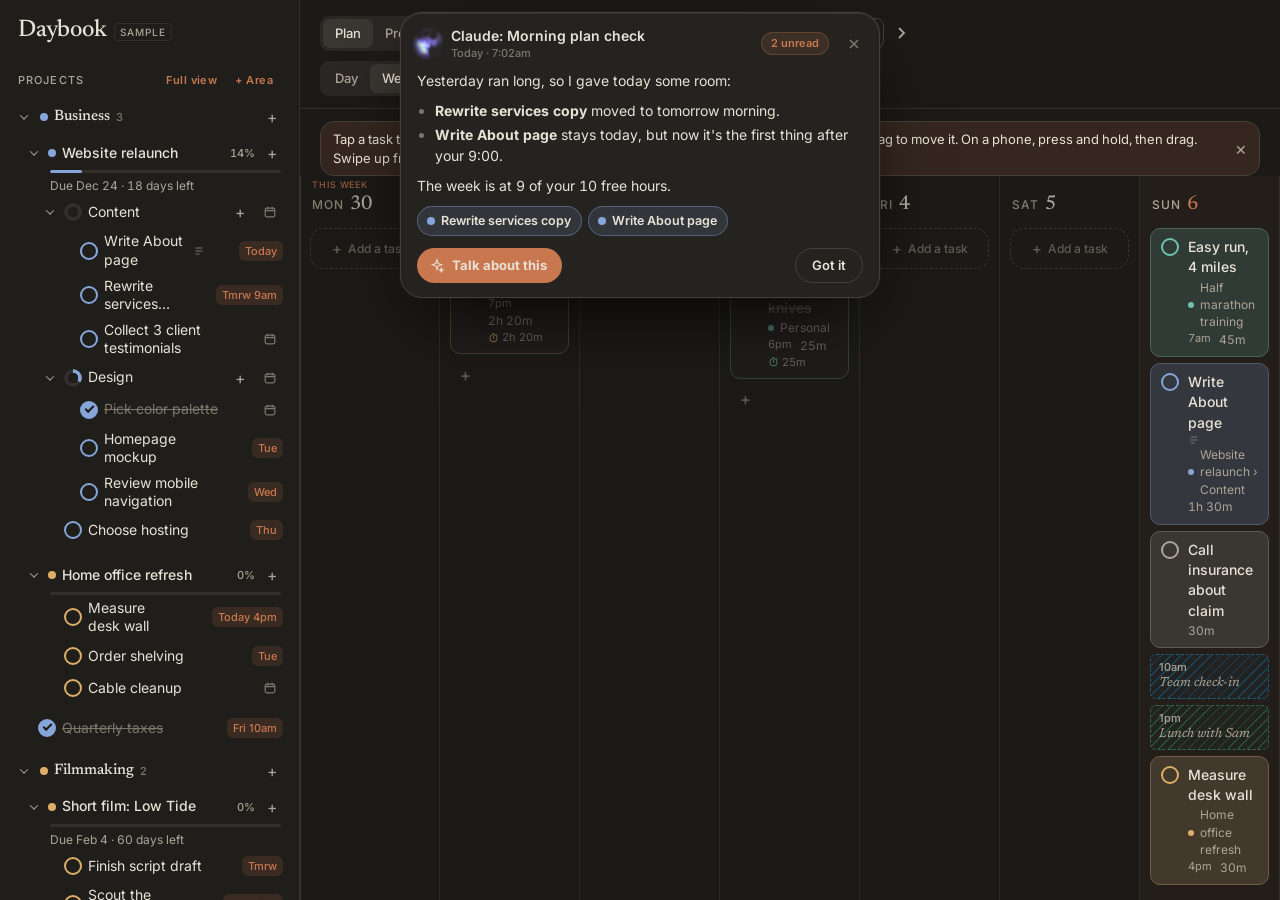
==== commit 30b0907b: "Restyle to Ink (default) with Paper as a light look Daybook now matches the writing app: Newsreader " ====
--- a/index.html
+++ b/index.html
@@ -5,8 +5,9 @@
 <meta name="viewport" content="width=device-width, initial-scale=1, viewport-fit=cover">
 <title>Daybook</title>
 <meta name="description" content="Projects, tasks and your calendar in one calm place.">
-<meta name="theme-color" content="#06070D">
-<meta name="color-scheme" content="dark">
+<meta name="theme-color" content="#1C1A17">
+<meta name="color-scheme" content="dark light">
+<script>try{if(JSON.parse(localStorage.getItem('daybook-look'))==='paper'){document.documentElement.dataset.look='paper';document.querySelector('meta[name="theme-color"]').content='#F6F1E7'}}catch(e){}</script>
 <meta name="apple-mobile-web-app-capable" content="yes">
 <meta name="mobile-web-app-capable" content="yes">
 <meta name="apple-mobile-web-app-status-bar-style" content="black-translucent">
@@ -18,7 +19,7 @@
 <link rel="apple-touch-icon" href="icons/apple-touch-icon.png">
 <link rel="preconnect" href="https://fonts.googleapis.com">
 <link rel="preconnect" href="https://fonts.gstatic.com" crossorigin>
-<link rel="stylesheet" href="https://fonts.googleapis.com/css2?family=Unbounded:wght@400;500;600&family=Manrope:wght@400;500;600;700&family=JetBrains+Mono:wght@400;500&display=swap">
+<link rel="stylesheet" href="https://fonts.googleapis.com/css2?family=Inter:wght@400;500;600;700&family=Newsreader:ital,opsz,wght@0,6..72,400;0,6..72,500;1,6..72,400&display=swap">
 <link rel="stylesheet" href="app.css">
 </head>
 <body>
--- a/app.css
+++ b/app.css
@@ -1,27 +1,35 @@
-/* Layout: three glass panes on a computer (projects | plan | Claude), one pane plus a floating tab bar on a phone.
-   Look: "Aurora" — frosted glass over slowly drifting northern-lights colour, dark only. */
+/* Layout: three panes on a computer (projects | plan | Claude), one pane plus a tab bar on a phone.
+   Look: "Ink" (warm charcoal, cream text, copper accent) by default, "Paper" (warm paper, dark ink, clay) as the light look.
+   Both come from the writing app: Newsreader for headings and day numbers, Inter for everything else. */
 :root{
-  --bg:#06070D; --surface:rgba(255,255,255,.055); --solid:#11131F; --sunk:rgba(255,255,255,.08); --fg:#F1F2FA; --muted:#A6A9C2; --faint:#6F7391;
-  --line:rgba(255,255,255,.1); --edge:rgba(255,255,255,.14); --accent:#8FA8FF; --accent-fg:#06070D; --accent-soft:rgba(127,150,255,.16);
-  --glow:linear-gradient(160deg,#5B7CFF,#A24BFF); --ev:rgba(255,255,255,.035); --stripes:repeating-linear-gradient(-45deg,rgba(255,255,255,.075) 0 1.5px,transparent 1.5px 8px); --ev-fg:#C3C6DA; --ok:#4FE3C1; --now:#FF7AB8;
-  --warn:#FFB86B; --danger:#FF6B7A;
-  --f-display:"Unbounded", ui-sans-serif, system-ui, sans-serif;
-  --f-body:"Manrope", ui-sans-serif, system-ui, -apple-system, "Segoe UI", sans-serif;
-  --f-mono:"JetBrains Mono", ui-monospace, SFMono-Regular, Menlo, monospace;
+  --bg:#1C1A17; --panel:#252320; --card:#24221F; --side-bg:#201E1B; --hover:#2E2B27; --track:#2A2724; --pill:#3A3631; --pill-sh:none;
+  --fg:#E8E2D6; --muted:#ADA597; --faint:#7D766B; --line:#33302B; --line2:#45403A;
+  --accent:#C9774F; --accent-fg:#1C1A17; --accent-soft:rgba(201,119,79,.14); --today:rgba(201,119,79,.04);
+  --hdr:rgba(28,26,23,.96); --pop:#252320; --bar:#1C1A17;
+  --hatch:rgba(232,226,214,.1); --card-sh:none; --tk:16%; --tb:36%; --evh:30%; --evw:4%; --evd:42%;
+  --warn:#E0B16B; --danger:#E0705F; --ok:var(--accent); --now:var(--accent);
+  --surface:var(--panel); --solid:var(--panel); --sunk:var(--hover); --edge:var(--line2); --glow:var(--accent);
+  --ev:transparent; --ev-fg:var(--muted); --stripes:repeating-linear-gradient(-45deg,var(--hatch) 0 1px,transparent 1px 7px);
+  --f-display:"Newsreader", Georgia, serif;
+  --f-body:"Inter", ui-sans-serif, system-ui, -apple-system, "Segoe UI", sans-serif;
+  --f-mono:var(--f-body);
   --hp:48px; color-scheme:dark;
+}
+:root[data-look="paper"]{
+  --bg:#F6F1E7; --panel:#FBF8F2; --card:#FBF8F2; --side-bg:#F1EBDF; --hover:#EDE6D9; --track:#EAE3D5; --pill:#FFFFFF; --pill-sh:0 1px 2px rgba(42,38,34,.12);
+  --fg:#2A2622; --muted:#665E53; --faint:#8F8677; --line:#E4DCCD; --line2:#D6CCBA;
+  --accent:#9A4A2E; --accent-fg:#FFFFFF; --accent-soft:rgba(154,74,46,.1); --today:rgba(154,74,46,.035);
+  --hdr:rgba(246,241,231,.96); --pop:#FBF8F2; --bar:#F6F1E7;
+  --hatch:rgba(42,38,34,.14); --card-sh:0 1px 0 rgba(42,38,34,.04); --tk:13%; --tb:30%; --evh:32%; --evw:4%; --evd:55%;
+  --warn:#A8742A; --danger:#B3402F; color-scheme:light;
 }
 
 *,*::before,*::after{box-sizing:border-box}
 html,body{height:100%;margin:0}
 html{-webkit-text-size-adjust:100%}
 [hidden]{display:none!important}
-body{background:var(--bg);color:var(--fg);font:14px/1.45 var(--f-body);position:relative;overflow:hidden;padding-top:env(safe-area-inset-top,0px);touch-action:manipulation}
+body{background:var(--bg);color:var(--fg);font:14px/1.45 var(--f-body);font-feature-settings:"tnum" 1;position:relative;overflow:hidden;padding-top:env(safe-area-inset-top,0px);touch-action:manipulation}
 img{max-width:100%}
-body::before{content:"";position:fixed;inset:-25%;z-index:-1;pointer-events:none;
-  background:radial-gradient(32% 26% at 18% 14%,rgba(44,92,255,.55),transparent 70%),radial-gradient(30% 24% at 86% 22%,rgba(24,200,163,.42),transparent 70%),
-  radial-gradient(34% 30% at 46% 92%,rgba(176,59,255,.40),transparent 70%),radial-gradient(22% 20% at 70% 60%,rgba(91,124,255,.18),transparent 70%);
-  animation:aurora 28s ease-in-out infinite alternate}
-@keyframes aurora{from{transform:translate(0,0) rotate(0deg) scale(1)}to{transform:translate(4%,3%) rotate(8deg) scale(1.12)}}
 /* Ask Claude's nebula: the app icon's cloud, feathered at the edges so it melts into the dark, slowly turning and breathing */
 .orb{position:relative;display:block;flex:none;width:42px;height:42px;margin:-4px -2px -4px -6px;border-radius:50%;mix-blend-mode:screen;
   -webkit-mask:radial-gradient(circle,#000 22%,transparent 70%);mask:radial-gradient(circle,#000 22%,transparent 70%)}
@@ -45,7 +53,7 @@
 body.is-dragging .hscroll{scroll-snap-type:none}
 
 /* Sidebar */
-.side{position:relative;min-width:0;border-right:1px solid var(--line);display:flex;flex-direction:column;min-height:0;background:rgba(6,7,13,.35)}
+.side{position:relative;min-width:0;border-right:1px solid var(--line);display:flex;flex-direction:column;min-height:0;background:color-mix(in srgb,var(--bg) 35%,transparent)}
 .side-h{display:flex;align-items:baseline;gap:8px;padding:18px 18px 10px}
 .brand{font:600 20px/1 var(--f-display);letter-spacing:-.02em}
 .tag{font:500 10px/1 var(--f-mono);text-transform:uppercase;letter-spacing:.08em;color:var(--muted);border:1px solid var(--line);padding:3px 5px;border-radius:4px}
@@ -94,9 +102,14 @@
 .ck.on{background:var(--pc,var(--ok));border-color:var(--pc,var(--ok));box-shadow:0 0 10px -2px var(--pc,var(--ok))}
 .ck.on::after{content:"";width:5px;height:9px;border:solid var(--bg);border-width:0 2px 2px 0;transform:rotate(45deg) translate(-1px,-1px)}
 .ring{width:18px;height:18px;border-radius:50%;flex:none;background:conic-gradient(var(--pc) calc(var(--p)*360deg),var(--line) 0);-webkit-mask:radial-gradient(circle,transparent 5px,#000 5.5px);mask:radial-gradient(circle,transparent 5px,#000 5.5px)}
+/* A finished project: a filled check like a task's, with a thin second ring so it still reads as a project */
+.ring.fin{-webkit-mask:none!important;mask:none!important;background:var(--pc);display:grid;place-items:center;box-shadow:0 0 0 1.5px var(--bg),0 0 0 2.5px color-mix(in srgb,var(--pc) 75%,transparent),0 0 10px -2px var(--pc)}
+.ring.fin::after{content:"";width:5px;height:9px;border:solid var(--bg);border-width:0 2px 2px 0;transform:rotate(45deg) translate(-1px,-1px)}
+.block .ring.fin::after,.item.compact .ring.fin::after{width:4px;height:7px;border-width:0 1.5px 1.5px 0}
+.dt-head .ring.fin::after{width:6px;height:11px}
 
 /* Main */
-.main{display:flex;flex-direction:column;min-width:0;min-height:0;background:rgba(255,255,255,.02)}
+.main{display:flex;flex-direction:column;min-width:0;min-height:0;background:color-mix(in srgb,var(--fg) 2%,transparent)}
 .mh{display:flex;flex-wrap:wrap;align-items:center;justify-content:space-between;gap:10px 16px;padding:16px 20px 12px;border-bottom:1px solid var(--line)}
 .mh-l{display:flex;align-items:center;gap:14px;min-width:0}
 .mh h1{font:600 22px/1.1 var(--f-display);letter-spacing:-.025em;margin:0;white-space:nowrap}
@@ -107,16 +120,17 @@
 .tb{font-size:13px;font-weight:600;padding:5px 11px;border-radius:999px;border:1px solid var(--edge);background:var(--surface)}
 .tb:hover{background:var(--sunk)}
 .mh-r{display:flex;align-items:center;gap:8px;flex-wrap:wrap}
+.mh-i{display:flex;align-items:center;gap:8px}
 .seg{display:inline-flex;background:var(--surface);border:1px solid var(--edge);border-radius:999px;padding:3px}
 .seg button{font-size:13px;font-weight:600;padding:5px 12px;border-radius:999px;color:var(--muted)}
-.seg button[aria-pressed="true"]{background:#fff;color:#06070D}
-.ask-btn{font-size:13px;font-weight:700;padding:6px 14px;border-radius:999px;background:var(--glow);color:#fff;box-shadow:0 6px 18px -8px #8A5CFF}
+.seg button[aria-pressed="true"]{background:var(--pill);color:var(--fg);box-shadow:var(--pill-sh)}
+.ask-btn{font-size:13px;font-weight:700;padding:6px 14px;border-radius:999px;background:var(--glow);color:var(--accent-fg);box-shadow:none}
 .mbody{flex:1;min-height:0;position:relative}
 .tip{display:flex;gap:10px;align-items:center;justify-content:space-between;margin:12px 20px 0;padding:8px 12px;border-radius:14px;background:var(--accent-soft);border:1px solid var(--edge);font-size:13px}
 .tip button{color:var(--muted);font-size:18px;line-height:1}
 
 /* Items */
-.item{display:flex;align-items:flex-start;gap:9px;padding:8px 10px;border-radius:14px;background:var(--tint);border:1px solid color-mix(in srgb,var(--pc) 60%,transparent);box-shadow:inset 0 1px 0 rgba(255,255,255,.09),0 8px 20px -14px rgba(0,0,0,.7);backdrop-filter:blur(16px) saturate(1.3);-webkit-backdrop-filter:blur(16px) saturate(1.3);user-select:none;-webkit-user-select:none;-webkit-touch-callout:none;cursor:grab;touch-action:manipulation;transition:box-shadow .15s,opacity .15s}
+.item{display:flex;align-items:flex-start;gap:9px;padding:8px 10px;border-radius:14px;background:var(--tint);border:1px solid color-mix(in srgb,var(--pc) 60%,transparent);box-shadow:inset 0 1px 0 color-mix(in srgb,var(--fg) 9%,transparent),0 8px 20px -14px rgba(0,0,0,.7);backdrop-filter:blur(16px) saturate(1.3);-webkit-backdrop-filter:blur(16px) saturate(1.3);user-select:none;-webkit-user-select:none;-webkit-touch-callout:none;cursor:grab;touch-action:manipulation;transition:box-shadow .15s,opacity .15s}
 /* Tasks wear their project colour, same as Time blocks, so they stand apart from grey striped calendar events */
 .item{--tint:linear-gradient(160deg,color-mix(in srgb,var(--pc) 42%,transparent),color-mix(in srgb,var(--pc) 16%,transparent))}
 .item:hover{--tint:linear-gradient(160deg,color-mix(in srgb,var(--pc) 52%,transparent),color-mix(in srgb,var(--pc) 22%,transparent))}
@@ -126,15 +140,17 @@
 .it-body{min-width:0;flex:1}
 .it-t{font-weight:500;overflow-wrap:break-word;hyphens:auto}
 .it-m{font-size:12px;color:var(--muted);margin-top:1px;display:flex;flex-wrap:wrap;gap:0 6px;align-items:center}
-.it-m .pd{width:6px;height:6px;border-radius:50%;background:var(--pc);box-shadow:0 0 6px var(--pc)}
+.it-m .pd{flex:none;width:6px;height:6px;border-radius:50%;background:var(--pc);box-shadow:0 0 6px var(--pc)}
+.it-m .mi{display:inline-flex;align-items:center;gap:6px;min-width:0}
 .it-m .tm{font-family:var(--f-mono);font-size:11px;color:var(--accent)}
+.item.overdue{border-color:color-mix(in srgb,var(--danger) 92%,transparent);box-shadow:inset 0 0 0 .5px var(--danger),inset 0 1px 0 color-mix(in srgb,var(--fg) 9%,transparent),0 8px 20px -14px rgba(0,0,0,.7)} /* left unchecked on an earlier day */
 .item.done .it-t{color:var(--faint);text-decoration:line-through}
 .item.compact{padding:5px 8px;gap:7px;border-radius:10px;font-size:13px}
 .item.compact .it-m{display:none}
 .item.compact .ck,.item.compact .ring{width:15px;height:15px;margin-top:2px}
 .item.compact .ring{-webkit-mask:radial-gradient(circle,transparent 4px,#000 4.5px);mask:radial-gradient(circle,transparent 4px,#000 4.5px)}
 .dragging{opacity:.3}
-.ghost{position:fixed;left:0;top:0;z-index:100;pointer-events:none;box-shadow:0 16px 40px rgba(0,0,0,.5),0 0 0 1px rgba(143,168,255,.5);transform-origin:20px 20px;opacity:.95}
+.ghost{position:fixed;left:0;top:0;z-index:100;pointer-events:none;box-shadow:0 16px 40px rgba(0,0,0,.5),0 0 0 1px color-mix(in srgb,var(--accent) 50%,transparent);transform-origin:20px 20px;opacity:.95}
 .ghost.item,.ghost.tr,.ghost.dr-row,.ghost.step,.ghost.proj-h{background:var(--solid);border:1px solid var(--edge);border-radius:14px}
 .ghost.item{background:var(--tint),var(--solid);border-color:color-mix(in srgb,var(--pc) 60%,transparent)}
 .pressing{transform:scale(.98);transition:transform .25s}
@@ -146,9 +162,14 @@
 .step{user-select:none;-webkit-user-select:none;-webkit-touch-callout:none}
 .evr{display:flex;flex-wrap:wrap;gap:0 6px;font-size:12px;color:var(--ev-fg);padding:3px 4px;align-items:baseline}
 .evr span{font:500 11px var(--f-mono);min-width:44px;color:var(--muted)}
+.ev-t{font-weight:inherit}
 /* Calendar events inside the List view mark the gaps tasks can be dragged into.
    Every calendar event wears faint diagonal stripes: fixed, comes from Google, not editable here. */
-.list > .evr,.wcol > .evr,.dl > .evr{background:var(--stripes) var(--ev);border:1px dashed var(--edge);border-radius:14px;padding:5px 8px}
+/* Events with a Google colour (--evc, set per event: its own colour, else its calendar's) wear that colour
+   in their stripes, over a faint wash, with a tinted dashed edge ("Stripes + wash" at half strength). */
+.evr,.ev,.ev-all{--evs:var(--stripes);--evt:var(--ev);--evb:var(--edge)}
+:is(.evr,.ev,.ev-all)[style*="--evc"]{--evs:repeating-linear-gradient(-45deg,color-mix(in srgb,var(--evc) 17%,transparent) 0 1.5px,transparent 1.5px 8px);--evt:color-mix(in srgb,var(--evc) 4%,color-mix(in srgb,var(--fg) 3%,transparent));--evb:color-mix(in srgb,var(--evc) 18%,color-mix(in srgb,var(--fg) 14%,transparent))}
+.list > .evr,.wcol > .evr,.dl > .evr{background:var(--evs) var(--evt);border:1px dashed var(--evb);border-radius:14px;padding:5px 8px}
 .dl > .evr,.dl .list > .evr{padding:7px 12px;font-size:13px}
 .min-btn[aria-pressed="true"]{background:var(--sunk);color:var(--fg)}
 .mbody.min .dl .item{padding:7px 12px}
@@ -159,7 +180,7 @@
 /* Week is an endless strip: seven days fill the width and the rest are a sideways scroll away */
 .wk{display:grid;grid-template-columns:repeat(var(--n,7),calc(100cqw / 7));width:max-content;min-width:100%;min-height:100%}
 .wcol{position:relative;display:flex;flex-direction:column;gap:6px;padding:16px 8px 16px;border-right:1px solid var(--line);min-width:0;scroll-snap-align:start}
-.wcol.mon{box-shadow:inset 1px 0 0 rgba(143,168,255,.45)}
+.wcol.mon{box-shadow:inset 1px 0 0 color-mix(in srgb,var(--accent) 45%,transparent)}
 /* Where a week starts: a small label over Monday */
 .wkl{position:absolute;top:4px;left:12px;right:4px;display:flex;gap:6px;align-items:baseline;font:500 9px/1 var(--f-mono);letter-spacing:.06em;text-transform:uppercase;color:var(--accent);white-space:nowrap;overflow:hidden;pointer-events:none}
 .wkl b{font-weight:500}
@@ -172,7 +193,12 @@
 .wcol.today .dh b{color:var(--accent)}
 .dh:hover b{text-decoration:underline;text-underline-offset:3px}
 .list{display:flex;flex-direction:column;gap:6px;flex:1;min-height:60px;border-radius:10px;padding:2px;transition:background .15s}
-.list.empty::after{content:"Drop tasks here";font-size:12px;color:var(--faint);border:1px dashed var(--edge);border-radius:14px;padding:12px;text-align:center}
+/* The + at the end of each day adds a task there. On an empty day it's the dashed box you can also drop tasks into. */
+.ladd{display:flex;align-items:center;gap:6px;width:100%;min-height:30px;padding:4px 10px;border-radius:12px;color:var(--faint);font-size:13px;font-weight:600;text-align:left;transition:color .15s,background .15s}
+.ladd span{font-size:17px;line-height:1;font-weight:500}
+.ladd:hover{color:var(--fg);background:var(--surface)}
+.list.empty .ladd{justify-content:center;border:1px dashed var(--edge);border-radius:14px;padding:11px;font-size:12px}
+.list.empty .ladd span{font-size:15px}
 .load{font:500 11px var(--f-mono);color:var(--faint);padding:0 4px}
 .load.heavy{color:var(--warn)}
 
@@ -187,37 +213,76 @@
 .tw{flex:1;min-height:0;container-type:inline-size;scroll-snap-type:x proximity;scroll-padding-left:var(--gw,36px)}
 .tg{--gw:36px;--cols:7;--colw:calc((100cqw - var(--gw)) / 7);display:flex;flex-direction:column;width:max-content;min-width:100%}
 .trow{display:grid;grid-template-columns:var(--gw) repeat(var(--cols),var(--colw))}
-.tg.one{--colw:minmax(0,1fr);width:auto}
-.tray.mon,.col.mon{border-left-color:rgba(143,168,255,.45)}
-.th.mon{box-shadow:inset 1px 0 0 rgba(143,168,255,.45)}
+.tg.one{--colw:minmax(0,1fr);width:auto;min-width:0;max-width:680px;margin:0 auto} /* one day sits in a centered column, the same width as the day's list */
+.tray.mon,.col.mon{border-left-color:color-mix(in srgb,var(--accent) 45%,transparent)}
+.th.mon{box-shadow:inset 1px 0 0 color-mix(in srgb,var(--accent) 45%,transparent)}
 .th .wkl{top:3px;left:8px}
 .th .wkl b{font:inherit;color:inherit;letter-spacing:inherit}
-.thead{position:sticky;top:0;z-index:7;background:rgba(10,12,22,.9);backdrop-filter:blur(18px);-webkit-backdrop-filter:blur(18px);border-bottom:1px solid var(--line)}
+.thead{position:sticky;top:0;z-index:7;background:var(--pop);backdrop-filter:blur(18px);-webkit-backdrop-filter:blur(18px);border-bottom:1px solid var(--line)}
 .th{position:relative;scroll-snap-align:start;padding:14px 8px 8px;text-align:left;display:flex;gap:6px;align-items:baseline;font-size:12px;font-weight:600;text-transform:uppercase;letter-spacing:.07em;color:var(--muted)}
 .th b{font:600 16px/1 var(--f-display);letter-spacing:0;color:var(--fg)}
 .th.today b{color:var(--accent)}
 .ttray{border-bottom:1px solid var(--line)}
-.gut{font:500 10px/1.2 var(--f-mono);color:var(--faint);text-align:right;padding:8px 5px 0 0;position:sticky;left:0;z-index:6;background:rgba(10,12,22,.9);backdrop-filter:blur(18px);-webkit-backdrop-filter:blur(18px);box-shadow:1px 0 0 var(--line)} /* hours stay pinned on the left while the days scroll sideways */
+.gut{font:500 10px/1.2 var(--f-mono);color:var(--faint);text-align:right;padding:8px 5px 0 0;position:sticky;left:0;z-index:6;background:var(--pop);backdrop-filter:blur(18px);-webkit-backdrop-filter:blur(18px);box-shadow:1px 0 0 var(--line)} /* hours stay pinned on the left while the days scroll sideways */
 .tray{display:flex;flex-direction:column;gap:4px;padding:6px 4px;min-height:44px;border-left:1px solid var(--line);min-width:0}
 .tbody .hrs{padding:0}
 .tw{touch-action:pan-x pan-y} /* two-finger pinch zooms the hours (see app.js), not the whole page */
+.mbody.day,.mbody.day .tw{touch-action:pan-y;overflow-x:hidden} /* in Day view a sideways swipe changes the day (see app.js) */
+.mbody.swiping :is(.dl,.th,.tray,.col){transform:translateX(var(--swx,0px));opacity:var(--swo,1)}
+.mbody.sw-anim :is(.dl,.th,.tray,.col){transition:transform .2s cubic-bezier(.2,.75,.25,1),opacity .2s}
+.swp{position:fixed;z-index:30;pointer-events:none;display:flex;gap:6px;align-items:center;padding:7px 13px;border-radius:999px;background:var(--pop);border:1px solid var(--edge);backdrop-filter:blur(18px);-webkit-backdrop-filter:blur(18px);color:var(--muted);font-size:13px;font-weight:600;transform:translate(var(--pk,0px),-50%);opacity:0;transition:opacity .15s}
+.swp span{color:var(--fg)}
+.swp:not(.show){opacity:0!important}
 .hl{position:absolute;right:5px;transform:translateY(-6px);font:500 10px var(--f-mono);color:var(--faint)}
 .col{position:relative;border-left:1px solid var(--line);height:calc(var(--hours,15) * var(--hp));background-image:repeating-linear-gradient(to bottom,var(--line) 0 1px,transparent 1px var(--hp));min-width:0}
 .col.today{background-color:color-mix(in srgb,var(--accent-soft) 40%,var(--surface))}
-.block,.ev{position:absolute;border-radius:10px;padding:4px 6px;overflow:hidden;font-size:12px;line-height:1.3;margin:1px 2px}
-.block{background:linear-gradient(160deg,color-mix(in srgb,var(--pc) 42%,transparent),color-mix(in srgb,var(--pc) 16%,transparent));border:1px solid color-mix(in srgb,var(--pc) 60%,transparent);display:flex;gap:6px;align-items:flex-start;cursor:grab;user-select:none;-webkit-user-select:none;-webkit-touch-callout:none;z-index:2}
-.block .ck,.block .ring{width:14px;height:14px;margin-top:1px;border-color:color-mix(in srgb,var(--pc) 70%,var(--fg))}
+.block,.ev{position:absolute;border-radius:10px;padding:0 6px;overflow:hidden;font-size:12px;line-height:1.3;margin:1px 2px;display:flex;gap:6px;align-items:flex-start;container:blk/size}
+.block{background:linear-gradient(160deg,color-mix(in srgb,var(--pc) 42%,transparent),color-mix(in srgb,var(--pc) 16%,transparent));border:1px solid color-mix(in srgb,var(--pc) 60%,transparent);cursor:grab;user-select:none;-webkit-user-select:none;-webkit-touch-callout:none;z-index:2}
+.block .ck,.block .ring{width:14px;height:14px;margin-top:5px;border-color:color-mix(in srgb,var(--pc) 70%,var(--fg))}
 .block .ring{-webkit-mask:radial-gradient(circle,transparent 3.5px,#000 4px);mask:radial-gradient(circle,transparent 3.5px,#000 4px)}
+.block.overdue{border-color:color-mix(in srgb,var(--danger) 92%,transparent);box-shadow:inset 0 0 0 .5px var(--danger)}
 .block.done .b-t{text-decoration:line-through;opacity:.6}
-.b-in{min-width:0;flex:1}
+.b-in{min-width:0;flex:1;padding:4px 0;height:100%;display:flex;flex-direction:column;flex-wrap:wrap;overflow:hidden} /* vertical padding lives here, so the short-block sizes below measure the whole block */
+.b-in>*{width:100%;flex:none} /* a time that doesn't fit below the title wraps into a hidden second column instead of showing cut off */
 .b-t{font-weight:600;overflow-wrap:break-word}
+.b-t.clamp{display:-webkit-box;-webkit-box-orient:vertical;-webkit-line-clamp:var(--l);overflow:hidden}
 .b-time{font:500 10px var(--f-mono);color:var(--muted);margin-top:1px}
-.ev{background:var(--stripes) var(--ev);color:var(--ev-fg);z-index:1;border:1px dashed rgba(255,255,255,.22)}
+.ev{background:var(--evs) var(--evt);color:var(--ev-fg);z-index:1;border:1px dashed color-mix(in srgb,var(--fg) 22%,transparent)}
+.ev[style*="--evc"]{border-color:var(--evb)}
 .ev .b-t{font-weight:500}
 .rs{position:absolute;left:0;right:0;bottom:0;height:9px;cursor:ns-resize;touch-action:none}
 .rs::after{content:"";position:absolute;left:50%;bottom:3px;width:18px;height:2px;margin-left:-9px;border-radius:2px;background:var(--pc);opacity:0;transition:opacity .15s}
 .block:hover .rs::after{opacity:.7}
-@media (hover:none){.rs{height:14px}.rs::after{opacity:.5}}
+@media (hover:none){.rs{height:14px;touch-action:auto}.rs::after{opacity:.5}} /* held before it resizes, so a swipe there still scrolls */
+/* Short blocks (zoomed out, or a quick task) become one clean line: title centered, no time, no resize mark over the text */
+@container blk (max-height:37px){
+  .b-in,.block>.ck,.block>.ring{align-self:center}
+  .b-in{padding:0;height:auto}
+  .block>.ck,.block>.ring{margin-top:0}
+  .b-t{white-space:nowrap;overflow:hidden;text-overflow:ellipsis;line-height:1.2}
+  .b-time{display:none}
+  .rs{height:6px}.rs::after{display:none}
+}
+@container blk (max-height:15px){
+  .b-t{font-size:10px;line-height:1}
+  .block>.ck,.block>.ring{width:10px;height:10px;border-width:1.5px}
+  .block>.ck.on::after,.block>.ring.fin::after{width:3px;height:5px;border-width:0 1.5px 1.5px 0}
+  .block>.ring{-webkit-mask:radial-gradient(circle,transparent 2.5px,#000 3px);mask:radial-gradient(circle,transparent 2.5px,#000 3px)}
+}
+@container blk (max-height:9px){.b-t{font-size:9px}.block>.ck,.block>.ring{display:none}}
+@container blk (max-height:7px){.b-in{visibility:hidden}} /* too thin for words: a clean sliver until you zoom in */
+/* A new task being written in place: on a day's list, in the "Any time" row, or as a block on an empty time */
+.nt{display:flex;flex-direction:column;gap:6px;padding:9px 12px;border-radius:14px;background:linear-gradient(160deg,color-mix(in srgb,var(--pc) 34%,transparent),color-mix(in srgb,var(--pc) 12%,transparent)),var(--pop);border:1.5px solid color-mix(in srgb,var(--pc) 70%,transparent);box-shadow:0 0 0 3px color-mix(in srgb,var(--pc) 14%,transparent),0 12px 30px -12px rgba(0,0,0,.85);backdrop-filter:blur(16px) saturate(1.3);-webkit-backdrop-filter:blur(16px) saturate(1.3);min-width:0;transition:border-color .15s,box-shadow .15s}
+.nt input{width:100%;min-width:0;border:0;background:transparent;outline:none;padding:0;font-weight:600}
+.nt input::placeholder{color:var(--muted);font-weight:500}
+.nt-r{display:flex;align-items:center;flex-wrap:wrap;gap:4px 8px;min-width:0}
+.nt-time{font:500 10px var(--f-mono);color:var(--muted)}
+.nt-p{display:inline-flex;align-items:center;gap:6px;min-width:0;max-width:100%;padding:3px 9px;border-radius:999px;background:var(--sunk);color:var(--muted);font-size:12px;cursor:pointer}
+.nt-p:hover,.nt-p:focus-within{color:var(--fg)}
+.nt-p select{min-width:0;max-width:100%;border:0;background:transparent;color:inherit;font:inherit;font-weight:600;outline:none;padding:0;appearance:none;-webkit-appearance:none;text-overflow:ellipsis;cursor:pointer}
+.nt-p option,.nt-p optgroup{background:var(--solid);color:var(--fg)}
+.col>.nt{position:absolute;left:2px;right:2px;z-index:5;padding:6px 8px;gap:4px;border-radius:10px}
+.tray>.nt{padding:6px 8px;gap:4px;border-radius:10px;font-size:13px}
 .ind{position:absolute;left:2px;right:2px;border:1.5px dashed var(--accent);border-radius:10px;background:color-mix(in srgb,var(--accent) 10%,transparent);z-index:3;pointer-events:none;font:500 10px var(--f-mono);color:var(--accent);padding:3px 6px;overflow:hidden}
 .ind-t{font:600 12px/1.3 var(--f-body);white-space:nowrap;overflow:hidden;text-overflow:ellipsis}
 .ind-time{opacity:.8}
@@ -226,20 +291,20 @@
 .now::before{content:"";position:absolute;left:-4px;top:-3px;width:8px;height:8px;border-radius:50%;background:var(--now)}
 
 /* Claude panel */
-.ai{border-left:1px solid var(--line);display:flex;flex-direction:column;min-height:0;background:rgba(6,7,13,.35)}
+.ai{border-left:1px solid var(--line);display:flex;flex-direction:column;min-height:0;background:color-mix(in srgb,var(--bg) 35%,transparent)}
 .ai-h{display:flex;justify-content:space-between;align-items:flex-start;gap:8px;padding:18px 18px 12px;border-bottom:1px solid var(--line)}
 .ai-t{display:flex;gap:12px;align-items:center}
 .ai-h b{font:600 17px/1.1 var(--f-display);letter-spacing:-.02em}
 .ai-h small{display:block;color:var(--muted);font-size:12px;margin-top:3px}
 .msgs{flex:1;min-height:0;padding:16px 16px 8px;display:flex;flex-direction:column;gap:12px}
 .msg{flex-shrink:0;max-width:92%;font-size:13.5px;line-height:1.5}
-.msg.me{align-self:flex-end;background:var(--glow);color:#fff;padding:9px 13px;border-radius:18px 18px 6px 18px}
+.msg.me{align-self:flex-end;background:var(--glow);color:var(--accent-fg);padding:9px 13px;border-radius:18px 18px 6px 18px}
 .msg.bot{align-self:flex-start;background:var(--surface);border:1px solid var(--edge);padding:10px 13px;border-radius:18px 18px 18px 6px}
 .msg.bot p{margin:0 0 6px}
 .msg.bot ul{margin:4px 0 8px;padding-left:18px}
 .msg.bot li{margin:2px 0}
 .msg .acts{display:flex;gap:6px;margin-top:6px;flex-wrap:wrap}
-.msg .acts button{font-size:12px;font-weight:700;padding:5px 12px;border-radius:999px;border:0;background:#fff;color:#06070D}
+.msg .acts button{font-size:12px;font-weight:700;padding:5px 12px;border-radius:999px;border:0;background:var(--fg);color:var(--bg)}
 .msg .acts button:disabled{opacity:.5;cursor:default}
 .sugs{display:flex;flex-wrap:wrap;gap:6px;padding:4px 16px 10px}
 .sugs button{font-size:12.5px;padding:6px 11px;border-radius:999px;border:1px solid var(--edge);background:var(--surface);text-align:left}
@@ -247,11 +312,38 @@
 .askf{display:flex;gap:8px;padding:10px 16px 16px;border-top:1px solid var(--line)}
 .askf input{flex:1;min-width:0;border:1px solid var(--edge);background:var(--surface);border-radius:999px;padding:10px 16px;outline:none}
 .askf input:focus{border-color:var(--accent)}
-.askf button{font-weight:700;padding:0 16px;border-radius:999px;background:var(--glow);color:#fff}
+.askf button{font-weight:700;padding:0 16px;border-radius:999px;background:var(--glow);color:var(--accent-fg)}
 .typing{color:var(--muted);font-size:13px}
-
-.toast{position:fixed;left:50%;bottom:calc(24px + env(safe-area-inset-bottom,0px));transform:translate(-50%,20px);opacity:0;background:rgba(20,22,36,.85);border:1px solid var(--edge);backdrop-filter:blur(20px);-webkit-backdrop-filter:blur(20px);color:var(--fg);padding:10px 16px;border-radius:999px;font-size:13px;z-index:200;transition:all .25s;pointer-events:none;max-width:calc(100% - 32px)}
+.sugs .plan-chat{font-size:12.5px;padding:6px 11px;border-radius:999px;border:1px dashed var(--edge);color:var(--muted);text-decoration:none;margin-left:auto}
+.sugs .plan-chat:hover{color:var(--fg);border-color:var(--accent)}
+/* Talking to Claude (voice.js): the mic listens, thinks, then shows a small wave while Claude talks */
+.askf .mic{position:relative;flex:none;width:42px;height:42px;padding:0;display:grid;place-items:center;background:var(--surface);border:1px solid var(--edge);color:var(--fg)}
+.askf .mic svg{width:20px;height:20px}
+.mic .wave{display:none;gap:3px;align-items:center;height:16px}
+.mic .wave b{width:3px;height:100%;border-radius:2px;background:currentColor;animation:wave 1s ease-in-out infinite}
+.mic .wave b:nth-child(2){animation-delay:-.25s}.mic .wave b:nth-child(3){animation-delay:-.5s}.mic .wave b:nth-child(4){animation-delay:-.75s}
+@keyframes wave{0%,100%{transform:scaleY(.3)}50%{transform:scaleY(1)}}
+[data-voice=listening] .mic{background:var(--glow);border-color:transparent;color:var(--accent-fg);animation:listen 1.6s ease-out infinite}
+@keyframes listen{0%{box-shadow:0 0 0 0 color-mix(in srgb,var(--accent) 55%,transparent)}100%{box-shadow:0 0 0 14px color-mix(in srgb,var(--accent) 0%,transparent)}}
+[data-voice=thinking] .mic{border-color:var(--accent);color:var(--accent);animation:think 1.2s ease-in-out infinite}
+@keyframes think{50%{opacity:.45}}
+[data-voice=speaking] .mic{background:var(--glow);border-color:transparent;color:var(--accent-fg)}
+[data-voice=speaking] .mic svg{display:none}
+[data-voice=speaking] .mic .wave{display:flex}
+
+.toast{position:fixed;left:50%;bottom:calc(24px + env(safe-area-inset-bottom,0px));transform:translate(-50%,20px);opacity:0;background:var(--pop);border:1px solid var(--edge);backdrop-filter:blur(20px);-webkit-backdrop-filter:blur(20px);color:var(--fg);padding:10px 16px;border-radius:999px;font-size:13px;z-index:200;transition:all .25s;pointer-events:none;max-width:calc(100% - 32px)}
 .toast.show{opacity:1;transform:translate(-50%,0)}
+.toast{display:flex;align-items:center;gap:4px}
+.toast span{overflow:hidden;text-overflow:ellipsis;white-space:nowrap;min-width:0}
+.toast.act{pointer-events:auto;padding:4px 4px 4px 16px}
+.toast button{display:inline-flex;align-items:center;gap:5px;flex:none;padding:7px 12px;border-radius:999px;color:var(--accent);font-weight:600;font-size:13px}
+.toast button:first-of-type{margin-left:6px}
+.toast button svg{width:14px;height:14px}
+@media (hover:hover){.toast button:hover{background:color-mix(in srgb,var(--fg) 7%,transparent)}}
+.toast button:active{background:color-mix(in srgb,var(--fg) 10%,transparent)}
+.ur{margin-left:auto;gap:2px;opacity:.7}
+.ur.phone-only{display:none}
+@media (max-width:860px){.ur.phone-only{display:flex}.toast{bottom:calc(104px + env(safe-area-inset-bottom,0px))}}
 
 /* Phone projects drawer, pulled up out of the tab bar */
 .drawer,.dr-back,.tab-grab{display:none}
@@ -270,30 +362,30 @@
   body[data-tab="projects"] .side{display:flex}
   body[data-tab="ask"] .ai{display:flex}
   .ask-btn{display:none}
-  .tabs{display:flex;grid-row:2;margin:6px 12px calc(10px + env(safe-area-inset-bottom,0px));border:1px solid var(--edge);border-radius:24px;background:rgba(20,22,36,.6);backdrop-filter:blur(20px);-webkit-backdrop-filter:blur(20px);padding:7px 8px}
+  .tabs{display:flex;grid-row:2;margin:6px 12px calc(10px + env(safe-area-inset-bottom,0px));border:1px solid var(--edge);border-radius:24px;background:color-mix(in srgb,var(--bg) 60%,transparent);backdrop-filter:blur(20px);-webkit-backdrop-filter:blur(20px);padding:7px 8px}
   .tabs button{flex:1;display:flex;flex-direction:column;align-items:center;gap:2px;padding:4px 0;font-size:11px;font-weight:500;color:var(--muted)}
   .tabs button svg{width:22px;height:22px}
-  .tabs button[aria-current="true"]{color:#fff}
-  .tabs button[aria-current="true"] svg{filter:drop-shadow(0 0 6px rgba(143,168,255,.8))}
+  .tabs button[aria-current="true"]{color:var(--accent-fg)}
+  .tabs button[aria-current="true"] svg{filter:drop-shadow(0 0 6px color-mix(in srgb,var(--accent) 80%,transparent))}
   .tabs{position:relative;z-index:25;padding-top:10px}
   /* The grab line sits on the bar's top edge, right above Projects (the middle tab) */
   .tabs .tab-grab{display:block;position:absolute;top:0;left:50%;width:84px;height:16px;margin-left:-42px;padding:0;flex:none}
-  .tab-grab::before{content:"";position:absolute;top:4px;left:50%;width:24px;height:3px;margin-left:-12px;border-radius:2px;background:rgba(241,242,250,.24);transition:background .2s,width .25s,margin .25s}
-  .tab-grab:hover::before,body.dr-on .tab-grab::before{background:rgba(241,242,250,.5);width:32px;margin-left:-16px}
-  body.drag-sched .tabs::after{content:"Drop here to unschedule";position:absolute;inset:0;border-radius:inherit;display:grid;place-items:center;background:rgba(20,22,36,.94);color:var(--muted);font-weight:600;font-size:13px;pointer-events:none}
+  .tab-grab::before{content:"";position:absolute;top:4px;left:50%;width:24px;height:3px;margin-left:-12px;border-radius:2px;background:color-mix(in srgb,var(--fg) 24%,transparent);transition:background .2s,width .25s,margin .25s}
+  .tab-grab:hover::before,body.dr-on .tab-grab::before{background:color-mix(in srgb,var(--fg) 50%,transparent);width:32px;margin-left:-16px}
+  body.drag-sched .tabs::after{content:"Drop here to unschedule";position:absolute;inset:0;border-radius:inherit;display:grid;place-items:center;background:var(--pop);color:var(--muted);font-weight:600;font-size:13px;pointer-events:none}
   body.drag-sched .tabs.over::after{color:var(--fg);box-shadow:inset 0 0 0 1.5px var(--accent)}
   .main{position:relative}
-  .dr-back{display:block;position:absolute;inset:0;z-index:19;background:rgba(3,4,10,.45);opacity:0;pointer-events:none;transition:opacity .25s}
+  .dr-back{display:block;position:absolute;inset:0;z-index:19;background:rgba(20,16,12,0.36);opacity:0;pointer-events:none;transition:opacity .25s}
   .dr-back.on{opacity:1;pointer-events:auto}
   .drawer{display:flex;flex-direction:column;position:absolute;left:0;right:0;bottom:-44px;z-index:20;max-height:calc(76% + 44px);padding-bottom:44px;
-    border-radius:26px 26px 0 0;border:1px solid var(--edge);border-bottom:0;background:rgba(16,18,30,.88);backdrop-filter:blur(26px) saturate(1.2);-webkit-backdrop-filter:blur(26px) saturate(1.2);
+    border-radius:26px 26px 0 0;border:1px solid var(--edge);border-bottom:0;background:var(--pop);backdrop-filter:blur(26px) saturate(1.2);-webkit-backdrop-filter:blur(26px) saturate(1.2);
     box-shadow:0 -18px 50px rgba(0,0,0,.5);transform:translateY(105%);visibility:hidden;transition:transform .34s cubic-bezier(.2,.8,.2,1),visibility 0s .34s}
   .drawer.on{transform:none;visibility:visible;transition:transform .34s cubic-bezier(.2,.8,.2,1)}
   /* While something from the drawer is being dragged, the drawer sinks back into the bar so the whole day is free */
   body.dr-drag .drawer{transform:translateY(105%);opacity:0;transition:transform .25s ease-in,opacity .25s}
   body.dr-drag .dr-back{opacity:0;pointer-events:none}
   .dr-h{flex:none;padding:8px 16px 4px;touch-action:none}
-  .dr-grab{display:block;width:36px;height:4px;border-radius:2px;background:rgba(241,242,250,.22);margin:0 auto 10px}
+  .dr-grab{display:block;width:36px;height:4px;border-radius:2px;background:color-mix(in srgb,var(--fg) 22%,transparent);margin:0 auto 10px}
   .dr-top{display:flex;align-items:center;gap:10px;min-height:30px}
   .dr-title{flex:1;min-width:0;font:500 16px/1.2 var(--f-display);letter-spacing:-.01em;overflow:hidden;text-overflow:ellipsis;white-space:nowrap}
   .dr-hint{flex:none;font-size:11.5px;color:var(--faint)}
@@ -301,7 +393,7 @@
   .dr-up svg{width:14px;height:14px}
   .dr-b{flex:1;min-height:0;overflow-y:auto;overscroll-behavior:contain;display:flex;flex-direction:column;gap:6px;padding:4px 14px 18px}
   .dr-area,.dr-sub{display:flex;align-items:center;gap:8px;font:600 10.5px/1 var(--f-body);letter-spacing:.1em;text-transform:uppercase;color:var(--muted);padding:14px 4px 4px}
-  .dr-row{display:flex;align-items:center;gap:12px;min-height:52px;padding:9px 14px;border-radius:16px;background:rgba(255,255,255,.045);border:1px solid var(--line);cursor:pointer;user-select:none;-webkit-user-select:none;-webkit-touch-callout:none}
+  .dr-row{display:flex;align-items:center;gap:12px;min-height:52px;padding:9px 14px;border-radius:16px;background:color-mix(in srgb,var(--fg) 4.5%,transparent);border:1px solid var(--line);cursor:pointer;user-select:none;-webkit-user-select:none;-webkit-touch-callout:none}
   .dr-row .ring{width:20px;height:20px}
   .dr-ck{width:18px;height:18px;flex:none;border-radius:6px;border:1.5px solid color-mix(in srgb,var(--pc) 70%,var(--fg))}
   .dr-txt{flex:1;min-width:0}
@@ -319,7 +411,7 @@
   .wcol{border-right:0;border-bottom:1px solid var(--line);padding:10px 16px 14px}
   .wcol.mon{box-shadow:none}
   /* On a phone the weeks run down the page, each with its own heading */
-  .wcol .wkl{position:static;margin:-10px -16px 6px;padding:16px 16px 8px;border-bottom:1px solid var(--line);font:600 13px/1.2 var(--f-display);letter-spacing:-.01em;text-transform:none;color:var(--fg);background:rgba(255,255,255,.03)}
+  .wcol .wkl{position:static;margin:-10px -16px 6px;padding:16px 16px 8px;border-bottom:1px solid var(--line);font:600 13px/1.2 var(--f-display);letter-spacing:-.01em;text-transform:none;color:var(--fg);background:color-mix(in srgb,var(--fg) 3%,transparent)}
   .wcol .wkl b{font-weight:600}
   .wcol .wkl span{display:inline;font:500 10.5px var(--f-mono);letter-spacing:.02em;color:var(--faint)}
   .list{min-height:44px}
@@ -331,8 +423,8 @@
 /* Zoomed-in view of one project or task */
 .detail{position:fixed;inset:0;z-index:50;display:flex;justify-content:flex-end}
 .detail[hidden]{display:none}
-.dt-back{position:absolute;inset:0;background:rgba(3,4,10,.45);backdrop-filter:blur(4px);-webkit-backdrop-filter:blur(4px)}
-.dt{position:relative;width:min(560px,100%);height:100%;background:rgba(14,16,28,.82);backdrop-filter:blur(28px) saturate(1.2);-webkit-backdrop-filter:blur(28px) saturate(1.2);border-left:1px solid var(--edge);display:flex;flex-direction:column;box-shadow:-12px 0 40px rgba(0,0,0,.5);animation:dtIn .22s ease}
+.dt-back{position:absolute;inset:0;background:rgba(20,16,12,0.36);backdrop-filter:blur(4px);-webkit-backdrop-filter:blur(4px)}
+.dt{position:relative;width:min(560px,100%);height:100%;background:var(--pop);backdrop-filter:blur(28px) saturate(1.2);-webkit-backdrop-filter:blur(28px) saturate(1.2);border-left:1px solid var(--edge);display:flex;flex-direction:column;box-shadow:-12px 0 40px rgba(0,0,0,.5);animation:dtIn .22s ease}
 /* Slide in only when the panel opens, not each time it refreshes (that replay looked like flicker) */
 .dt.still{animation:none}
 @keyframes dtIn{from{transform:translateX(24px);opacity:.5}}
@@ -362,8 +454,11 @@
 .dt .pick{padding:8px 0 0 36px}
 .dt-sec{font:600 11px/1 var(--f-body);text-transform:uppercase;letter-spacing:.09em;color:var(--muted);padding:26px 0 10px;display:flex;gap:8px}
 .dt-sec small{font:500 11px var(--f-mono);letter-spacing:0}
-.dt-notes{display:block;width:100%;min-height:150px;border:1px solid var(--edge);border-radius:16px;background:rgba(255,255,255,.04);color:var(--fg);padding:12px 14px;font:15px/1.6 var(--f-body);resize:none;outline:none;overflow:hidden}
-.dt-notes:focus{border-color:var(--accent);background:rgba(255,255,255,.07)}
+.dt-notes{display:block;width:100%;min-height:150px;border:1px solid var(--edge);border-radius:16px;background:color-mix(in srgb,var(--fg) 4%,transparent);color:var(--fg);padding:12px 14px;font:15px/1.6 var(--f-body);resize:none;outline:none;overflow:hidden}
+.dt-notes:focus{border-color:var(--accent);background:color-mix(in srgb,var(--fg) 7%,transparent)}
+.dt-notes-view{white-space:pre-wrap;overflow-wrap:anywhere;cursor:text}
+.dt-notes-view a{color:var(--accent);text-decoration:underline;text-decoration-color:color-mix(in srgb,var(--accent) 45%,transparent);text-underline-offset:3px}
+.dt-notes-view a:hover{text-decoration-color:var(--accent)}
 .dt-saved{font-size:11px;color:var(--faint);height:14px;margin-top:4px;text-align:right}
 .dt-steps{display:flex;flex-direction:column;border-top:1px solid var(--line)}
 .step{display:flex;align-items:center;gap:10px;padding:8px 2px;border-bottom:1px solid var(--line);min-height:46px}
@@ -375,7 +470,7 @@
 .dt-add{display:flex;align-items:center;gap:10px;padding:8px 2px}
 .plus-i{width:18px;text-align:center;color:var(--muted);font-size:18px}
 .dt-add input{flex:1;min-width:0;border:0;background:transparent;outline:none;padding:6px 0}
-.dt-ask{margin-top:22px;font-size:13px;font-weight:700;color:#fff;padding:9px 16px;border-radius:999px;background:var(--glow);box-shadow:0 6px 18px -8px #8A5CFF}
+.dt-ask{margin-top:22px;font-size:13px;font-weight:700;color:var(--accent-fg);padding:9px 16px;border-radius:999px;background:var(--glow);box-shadow:none}
 .ni{width:12px;height:12px;color:var(--faint);flex:none;display:inline-block;vertical-align:-1px}
 @media (max-width:860px){
   .dt{width:100%;box-shadow:none;animation-name:dtUp}
@@ -384,7 +479,7 @@
   input,textarea:not(.dt-title),select{font-size:16px!important}
   .dt-title{font-size:24px}
 }
-@media (prefers-reduced-motion:reduce){*{transition:none!important}body::before,.orb,.orb::before{animation:none!important}}
+@media (prefers-reduced-motion:reduce){*{transition:none!important}body::before,.orb,.orb::before,.mic,.mic .wave b{animation:none!important}}
 
 .phone-only{display:none}
 @media (max-width:860px){.phone-only{display:inline-block}}
@@ -397,7 +492,7 @@
 .foot-acts{display:flex;gap:14px;flex-wrap:wrap;margin-top:2px}
 .tip.warn{background:color-mix(in srgb,var(--warn) 14%,transparent)}
 .wcol.past{opacity:.7}
-.ev-all{font-size:11px;padding:3px 6px;border-radius:8px;border:1px dashed var(--edge);background:var(--stripes) var(--ev);color:var(--ev-fg);overflow:hidden;text-overflow:ellipsis;white-space:nowrap}
+.ev-all{font-size:11px;padding:3px 6px;border-radius:8px;border:1px dashed var(--evb);background:var(--evs) var(--evt);color:var(--ev-fg);overflow:hidden;text-overflow:ellipsis;white-space:nowrap}
 .pick-date{display:inline-flex;align-items:center;gap:6px;font-size:12px;padding:2px 8px;border-radius:999px;border:1px solid var(--line);background:var(--surface);color:var(--muted)}
 .pick-date input{border:0;background:transparent;font:inherit;color:var(--fg);max-width:130px}
 .chip input[type=date]{border:0;background:transparent;font:inherit;font-weight:600;color:inherit;outline:none;padding:0}
@@ -412,11 +507,11 @@
 .confirm button{padding:7px 12px;border-radius:8px;border:1px solid var(--line);font-weight:500}
 .confirm .danger{background:var(--danger);border-color:var(--danger);color:#1A0508}
 .msg.err{color:var(--danger)}
-.welcome{position:fixed;inset:0;z-index:80;background:rgba(6,7,13,.55);backdrop-filter:blur(30px);-webkit-backdrop-filter:blur(30px);display:grid;place-items:center;padding:24px 20px calc(24px + env(safe-area-inset-bottom,0px))}
+.welcome{position:fixed;inset:0;z-index:80;background:color-mix(in srgb,var(--bg) 55%,transparent);backdrop-filter:blur(30px);-webkit-backdrop-filter:blur(30px);display:grid;place-items:center;padding:24px 20px calc(24px + env(safe-area-inset-bottom,0px))}
 .wl{max-width:380px;width:100%;display:flex;flex-direction:column;gap:18px}
 .wl .brand{font-size:40px}
 .wl p{margin:0;color:var(--muted);font-size:16px;line-height:1.5}
-.g-btn{display:flex;align-items:center;justify-content:center;gap:10px;font-weight:700;font-size:15px;padding:14px 16px;border-radius:999px;background:var(--glow);color:#fff;box-shadow:0 10px 30px -10px #8A5CFF}
+.g-btn{display:flex;align-items:center;justify-content:center;gap:10px;font-weight:700;font-size:15px;padding:14px 16px;border-radius:999px;background:var(--glow);color:var(--accent-fg);box-shadow:none}
 .g-btn svg{width:18px;height:18px}
 .wl .link{align-self:center;font-size:14px}
 .wl small{color:var(--faint);font-size:12px;line-height:1.5}
@@ -454,7 +549,7 @@
 .dt-kind{font:600 11px/1 var(--f-body);text-transform:uppercase;letter-spacing:.09em;color:var(--muted);margin:4px 0 10px}
 .page-seg{flex:none}
 .board{flex:1;min-height:0;display:grid;grid-auto-flow:column;grid-auto-columns:minmax(300px,1fr);grid-template-rows:minmax(0,1fr);gap:14px;padding:16px 20px 20px}
-.bcol{display:flex;flex-direction:column;min-height:0;background:rgba(255,255,255,.035);border:1px solid var(--line);padding:6px 4px 0}
+.bcol{display:flex;flex-direction:column;min-height:0;background:color-mix(in srgb,var(--fg) 3.5%,transparent);border:1px solid var(--line);padding:6px 4px 0}
 .bcol + .bcol{margin-top:0}
 .bcol .area-h{padding:10px 10px 8px}
 .bcol .area-t{font-size:14px}
@@ -469,3 +564,619 @@
 .dt-note{font-size:13px;color:var(--muted);margin:8px 0 0}
 .area-h .pdot{margin-left:2px}
 .dt .swatches.area-sw{margin-left:0}
+
+/* In the minimal (Quiet) list, calendar events become a thin line: time, title, then a dotted rule to the edge, in Day and Week */
+.mbody.min :is(.list,.dl,.wcol) > .evr{background:none;border:0;border-radius:0;padding:3px 4px;font-size:12px;color:var(--faint);align-items:center;flex-wrap:nowrap;gap:10px}
+.mbody.min .evr span{min-width:38px;flex:none;color:var(--faint)}
+.mbody.min .evr .ev-t{min-width:0;overflow:hidden;text-overflow:ellipsis;white-space:nowrap}
+.mbody.min .evr::after{content:"";flex:1;min-width:16px;height:1px;background:repeating-linear-gradient(90deg,color-mix(in srgb,var(--evc,transparent) 30%,var(--edge)) 0 4px,transparent 4px 8px)}
+.mbody.min .wcol .evr{gap:6px;padding:2px}
+.mbody.min .wcol .evr span{min-width:0;flex:none}
+.mbody.min .wcol .evr::after{min-width:10px}
+
+/* Quiet: the whole app rests in a bare look. The header waits behind the day's name, projects past the left edge
+   (past the bottom on a phone) and Ask Claude past the right; each slides in over the plan without moving it. */
+.qh,.q-only,.qedge,.qgrab{display:none}
+body.quiet .app,body.quiet:not(.ai-off) .app,body.quiet.ai-off .app{grid-template-columns:minmax(0,1fr);grid-template-rows:minmax(0,1fr)}
+body.quiet .main{grid-column:1;grid-row:1;position:relative;background:none}
+body.quiet .tip:not(.warn){display:none}
+body.quiet .qh{display:flex;align-items:center;justify-content:center;gap:7px;flex:none;align-self:center;margin:0 auto;padding:14px 18px 8px;font:500 10.5px/1 var(--f-mono);letter-spacing:.1em;text-transform:uppercase;color:var(--faint);transition:color .2s}
+body.quiet .qh::after{content:"";width:4px;height:4px;border-radius:50%;background:currentColor;opacity:.8}
+body.quiet .qh:hover,body.quiet.q-strip .qh{color:var(--muted)}
+body.quiet .q-only{display:grid}
+/* The header becomes a frosted strip that drops from the day's name */
+body.quiet .main>.mh{position:absolute;top:8px;left:50%;z-index:30;width:max-content;max-width:calc(100% - 24px);justify-content:center;gap:8px 12px;padding:7px 10px;border:1px solid var(--edge);border-radius:22px;
+  background:var(--pop);backdrop-filter:blur(24px) saturate(1.2);-webkit-backdrop-filter:blur(24px) saturate(1.2);box-shadow:0 20px 50px -20px rgba(0,0,0,.85);
+  transform:translate(-50%,-10px);opacity:0;visibility:hidden;transition:opacity .2s,transform .25s cubic-bezier(.2,.8,.2,1),visibility 0s .25s}
+body.quiet.q-strip .main>.mh{transform:translate(-50%,0);opacity:1;visibility:visible;transition:opacity .2s,transform .25s cubic-bezier(.2,.8,.2,1)}
+body.quiet .mh h1{font-size:15px}
+body.quiet .mh .page-seg{display:none}
+body.quiet .mh .ur{display:flex;margin:0;opacity:1}
+body.quiet .ur .ib:disabled{opacity:.28;pointer-events:none}
+body.quiet .mh-i{gap:6px}
+body.quiet :is(.mh-i,.ur) .ib{width:36px;height:36px;border-radius:11px}
+body.quiet .mh-i .ib svg{width:18px;height:18px}
+body.quiet .ur .ib svg{width:17px;height:17px}
+body.quiet .q-only[aria-pressed="true"]{background:var(--sunk);color:var(--fg)}
+body.quiet .side-h{display:none}
+/* Projects and Ask Claude float over the plan */
+body.quiet .side,body.quiet .ai{position:fixed;top:12px;bottom:12px;z-index:40;border:1px solid var(--edge);border-radius:20px;overflow:hidden;
+  background:var(--pop);backdrop-filter:blur(26px) saturate(1.2);-webkit-backdrop-filter:blur(26px) saturate(1.2);box-shadow:0 30px 70px -20px rgba(0,0,0,.85);
+  visibility:hidden;transition:transform .32s cubic-bezier(.2,.8,.2,1),visibility 0s .32s}
+body.quiet .side{display:flex;left:12px;width:min(480px,calc(100vw - 24px));transform:translateX(calc(-100% - 24px))} /* opens wide so names fit; no resizing in Quiet */
+body.quiet .side-rs{display:none}
+body.quiet.q-side .side{transform:none;visibility:visible;transition:transform .32s cubic-bezier(.2,.8,.2,1)}
+/* Pinned from the projects button: the panel stays put and the plan slides over beside it */
+.q-unpin{display:none}
+body.quiet.q-pin .q-unpin{display:inline-block;order:9;font-size:15px;line-height:1;color:var(--faint)}
+body.quiet.q-pin .q-unpin:hover{color:var(--fg)}
+body.quiet .main{transition:padding .32s cubic-bezier(.2,.8,.2,1)}
+body.quiet.q-pin .main{padding-left:min(504px,calc(100vw - 24px))}
+body.quiet .ai,body.quiet.ai-off .ai{display:flex;right:12px;width:min(380px,calc(100vw - 24px));transform:translateX(calc(100% + 24px))}
+body.quiet:not(.ai-off) .ai{transform:none;visibility:visible;transition:transform .32s cubic-bezier(.2,.8,.2,1)}
+@media (min-width:861px) and (hover:hover){
+  body.quiet .qedge{display:block;position:fixed;top:0;bottom:0;width:10px;z-index:35}
+  .qedge.l{left:0}.qedge.r{right:0}
+  .qedge::after{content:"";position:absolute;top:25%;bottom:25%;width:3px;border-radius:3px;background:linear-gradient(180deg,transparent,color-mix(in srgb,var(--accent) 75%,transparent),transparent);opacity:0;transition:opacity .2s}
+  .qedge.l::after{left:2px}.qedge.r::after{right:2px}
+  .qedge:hover::after{opacity:1}
+}
+@media (max-width:860px){
+  body.quiet:not([data-tab="projects"]) .side{display:none!important}
+  body.quiet .main{display:flex}
+  /* The strip on a phone, in three calm rows: the day and its arrows; Day/Week and List/Time blocks; undo, the quiet tools and Ask Claude */
+  body.quiet .main>.mh{left:10px;right:10px;width:auto;max-width:none;transform:translateY(-10px);
+    display:grid;grid-template-columns:auto minmax(0,1fr) auto;grid-template-areas:"t t n" "r l l" "u i a";align-items:center;gap:12px 10px;padding:12px}
+  body.quiet .mh-l,body.quiet .mh-r{display:contents}
+  body.quiet .mh h1{grid-area:t;padding-left:6px;font-size:16px;overflow:hidden;text-overflow:ellipsis}
+  body.quiet .mh .nav{grid-area:n;justify-self:end}
+  body.quiet .mh .seg[aria-label="Range"]{grid-area:r}
+  body.quiet .mh .seg[aria-label="Layout"]{grid-area:l}
+  body.quiet .mh .seg button{flex:1}
+  body.quiet .mh .ur{grid-area:u}
+  body.quiet .mh .mh-i{grid-area:i;justify-self:center}
+  body.quiet .mh .ask-btn{grid-area:a;justify-self:end}
+  /* Projects, full screen but still quiet: no tab bar or name, only the faint label on top that brings the strip */
+  body.quiet[data-tab="projects"] .side{position:fixed;inset:0;top:calc(34px + env(safe-area-inset-top,0px));width:auto;z-index:20;transform:none;visibility:visible;border:0;border-radius:0;background:none;box-shadow:none;backdrop-filter:none;-webkit-backdrop-filter:none}
+  body.quiet[data-tab="projects"] .main{position:fixed;top:0;left:0;right:0;z-index:30;pointer-events:none}
+  body.quiet[data-tab="projects"] .main>*{pointer-events:auto}
+  body.quiet[data-tab="projects"] :is(#mbody,.qgrab,.drawer,.dr-back){display:none!important}
+  /* the faint label already says Projects, so its heading keeps only + Area */
+  body.quiet[data-tab="projects"] .side-b>.sec:first-child{font-size:0;padding-top:0}
+  body.quiet.q-strip .main>.mh{transform:none}
+  body.quiet .ask-btn{display:inline-flex}
+  body.quiet .ai,body.quiet.ai-off .ai{top:calc(8px + env(safe-area-inset-top,0px));bottom:calc(8px + env(safe-area-inset-bottom,0px));left:8px;right:8px;width:auto;grid-row:auto}
+  body.quiet .tabs{display:none}
+  /* While a task is carried, the bar comes back as the place to drop it to unschedule */
+  body.quiet.drag-sched .tabs{display:flex;position:fixed;left:0;right:0;bottom:0;z-index:30}
+  body.quiet .toast{bottom:calc(24px + env(safe-area-inset-bottom,0px))}
+  body.quiet:not(.dr-on) .qgrab{display:block;position:fixed;left:50%;bottom:0;width:96px;height:26px;margin-left:-48px;z-index:20;padding-bottom:env(safe-area-inset-bottom,0px)}
+  /* Week list: two fingers pinch back to the day instead of zooming the page */
+  body.quiet .mbody.min:not(.day),body.quiet .mbody.min:not(.day) *{touch-action:pan-x pan-y}
+  .qgrab::before{content:"";position:absolute;left:50%;bottom:calc(8px + env(safe-area-inset-bottom,0px));width:36px;height:4px;margin-left:-18px;border-radius:2px;background:color-mix(in srgb,var(--fg) 20%,transparent)}
+}
+/* Roadmap details in the item panel: start date, milestone, hard deadline, waiting on */
+.chip input[type=date]{border:0;background:transparent;font:inherit;font-weight:600;color:inherit;outline:none;padding:0;color-scheme:inherit}
+.hd-chip.set{background:color-mix(in srgb,var(--danger) 16%,transparent);color:var(--danger)}
+.wait-chip{max-width:100%;min-width:0}
+.wait-chip>span{overflow:hidden;text-overflow:ellipsis;white-space:nowrap}
+.wait-chip.met{background:var(--surface);color:var(--muted);border-color:var(--line)}
+.wait-pick{display:flex;flex-direction:column;gap:6px;margin:10px 0 0 36px}
+.wait-in input{border:0;background:transparent;outline:none;color:var(--fg);font:inherit;min-width:0;flex:1;width:240px}
+.wait-list{display:flex;flex-direction:column;border:1px solid var(--line);border-radius:14px;overflow:hidden;background:var(--surface);max-width:420px}
+.wait-opt{display:flex;align-items:center;gap:10px;text-align:left;padding:8px 12px;border-bottom:1px solid var(--line);font-size:14px}
+.wait-opt:last-child{border-bottom:0}
+.wait-opt:hover,.wait-opt:first-child{background:var(--accent-soft)}
+.wait-opt i{width:8px;height:8px;flex:none;border-radius:2px;transform:rotate(45deg);background:var(--pc)}
+.wait-opt small{display:block;font-size:11.5px;color:var(--muted)}
+.wait-hint{padding:9px 12px;font-size:13px;color:var(--faint)}
+
+/* Roadmap: lanes per area, a bar per project, diamonds for milestones, a line for today,
+   and each week's scheduled hours along the top. Colours come from the theme variables. */
+body[data-page="roadmap"]{--side-w:0px}
+body[data-page="roadmap"] .side{visibility:hidden;border:0}
+body.quiet[data-page="roadmap"] .side{visibility:visible}
+.mbody.rm{display:flex;flex-direction:column;overflow:hidden}
+.rm-zoom button{white-space:nowrap}
+.rm-free{white-space:nowrap}
+.rm-free input{width:2.6ch;border:0;background:transparent;color:inherit;font:inherit;font-weight:600;text-align:right;outline:none;padding:0;-moz-appearance:textfield}
+.rm-free input::-webkit-inner-spin-button{display:none}
+.rm-sc{flex:1;min-height:0;overflow:auto;overscroll-behavior:contain;position:relative}
+.rm-in{position:relative;min-height:100%;padding-bottom:24px}
+/* week columns, month lines */
+.rm-in::before{content:"";position:absolute;inset:0;background:repeating-linear-gradient(to right,var(--line) 0 1px,transparent 1px var(--cw));opacity:.55;pointer-events:none}
+.rm-grid{position:absolute;inset:0;pointer-events:none}
+.rm-ml{position:absolute;top:0;bottom:0;border-left:1px solid var(--edge)}
+.rm-top{position:sticky;top:0;z-index:6;background:color-mix(in srgb,var(--bg) 82%,transparent);backdrop-filter:blur(16px);-webkit-backdrop-filter:blur(16px);border-bottom:1px solid var(--line)}
+.rm-hrs{display:flex;height:34px;align-items:stretch}
+.rm-h{position:relative;flex:0 0 var(--cw);display:flex;align-items:flex-start;justify-content:center;padding-top:4px;font:500 10px/1 var(--f-mono);color:var(--muted);border-radius:0;min-width:0;overflow:hidden}
+.rm-h i{position:absolute;left:3px;right:3px;bottom:3px;height:calc(var(--r) * 14px);max-height:18px;border-radius:2px;background:color-mix(in srgb,var(--ok) 55%,transparent)}
+.rm-h::after{content:"";position:absolute;left:2px;right:2px;bottom:calc(3px + 14px);border-top:1px dashed color-mix(in srgb,var(--muted) 45%,transparent)} /* the free-hours mark */
+.rm-h.full i{background:color-mix(in srgb,var(--warn) 70%,transparent)}
+.rm-h.over i{background:color-mix(in srgb,var(--danger) 70%,transparent)}
+.rm-h.over{color:var(--danger);font-weight:700;background:color-mix(in srgb,var(--danger) 9%,transparent)}
+.rm-h.past{opacity:.4}
+.rm-h:hover{background:var(--sunk)}
+.rm-wks{position:relative;height:24px}
+.rm-w{position:absolute;top:0;padding:5px 0 0 5px;font:500 10.5px/1 var(--f-mono);color:var(--faint);white-space:nowrap}
+.rm-w b{color:var(--fg);font-weight:600;font-family:var(--f-body);font-size:11.5px;letter-spacing:.02em}
+.rm-lanes{position:relative;padding-top:4px}
+.rm-lane{position:relative;padding-bottom:8px;border-bottom:1px solid var(--line)}
+.rm-lh{height:28px;display:flex;align-items:flex-end}
+.rm-lh span{position:sticky;left:10px;display:inline-flex;align-items:center;gap:7px;padding:0 8px 4px 0;font:600 11px/1 var(--f-body);text-transform:uppercase;letter-spacing:.1em;color:var(--lc)}
+.rm-lh i{width:8px;height:8px;border-radius:2px;background:var(--lc);box-shadow:0 0 8px var(--lc)}
+.rm-row{position:relative;height:32px}
+.rm-row.sub{height:24px}
+.rm-row.ms{height:24px}
+.rm-bar{position:absolute;top:4px;height:24px;border-radius:7px;cursor:grab;user-select:none;-webkit-user-select:none;-webkit-touch-callout:none;
+  background:color-mix(in srgb,var(--pc) 16%,transparent);border:1px solid color-mix(in srgb,var(--pc) 55%,transparent);color:var(--fg);touch-action:pan-x pan-y}
+.rm-bar.s-auto{border-left-style:dashed}
+.rm-bar.e-auto{border-right-style:dashed}
+.rm-fill{position:absolute;inset:0;width:calc(var(--p) * 100%);border-radius:6px 0 0 6px;background:color-mix(in srgb,var(--pc) 38%,transparent);pointer-events:none}
+.rm-bar.done .rm-fill{border-radius:6px}
+.rm-bar.late{background:color-mix(in srgb,var(--danger) 18%,transparent);border-color:color-mix(in srgb,var(--danger) 75%,transparent)}
+.rm-bar.late .rm-t{color:color-mix(in srgb,var(--danger) 35%,var(--fg))}
+.rm-row.sub .rm-bar{top:4px;height:16px;border-radius:5px;opacity:.9}
+.rm-t{position:sticky;left:0;display:inline-flex;align-items:center;gap:5px;max-width:100%;height:100%;padding:0 8px;font-size:12.5px;font-weight:600;white-space:nowrap;overflow:hidden;text-overflow:ellipsis;pointer-events:none;z-index:1}
+.rm-row.sub .rm-t{font-size:11px;font-weight:500;color:var(--muted)}
+.rm-bar.out .rm-t{position:absolute;left:100%;max-width:none;overflow:visible;padding-left:6px}
+.rm-fold{pointer-events:auto;width:16px;height:16px;margin-left:-4px;display:grid;place-items:center;border-radius:4px;color:var(--muted);font-size:11px;line-height:1}
+.rm-fold:hover{background:var(--sunk);color:var(--fg)}
+.rm-wait{font-style:normal;color:var(--warn);font-size:12px}
+.rm-hd{position:absolute;top:0;bottom:0;width:8px;cursor:ew-resize;z-index:2}
+.rm-hd.l{left:-2px}.rm-hd.r{right:-2px}
+.rm-bar:hover .rm-hd::after{content:"";position:absolute;top:6px;bottom:6px;left:3px;width:2px;border-radius:2px;background:color-mix(in srgb,var(--pc) 80%,transparent)}
+.rm-bar.dragging{cursor:grabbing;box-shadow:0 0 0 2px color-mix(in srgb,var(--pc) 70%,transparent),0 10px 24px -10px rgba(0,0,0,.6);z-index:5}
+body.rm-dragging,body.rm-dragging *{cursor:grabbing!important;user-select:none;-webkit-user-select:none}
+.rm-ms{position:absolute;top:2px;height:20px;display:flex;align-items:center;gap:6px;transform:translateX(-7px);font-size:12px;font-weight:600;white-space:nowrap;color:var(--fg)}
+.rm-ms i{width:11px;height:11px;flex:none;transform:rotate(45deg);border-radius:2px;background:var(--pc);box-shadow:0 0 8px color-mix(in srgb,var(--pc) 60%,transparent)}
+.rm-ms.hard{color:var(--danger)}
+.rm-ms.hard i{background:var(--danger);box-shadow:0 0 8px color-mix(in srgb,var(--danger) 60%,transparent)}
+.rm-ms.done{opacity:.45}
+.rm-ms span{max-width:240px;overflow:hidden;text-overflow:ellipsis}
+.rm-today{position:absolute;top:34px;bottom:0;width:0;border-left:2px solid var(--now);z-index:4;pointer-events:none;box-shadow:0 0 10px var(--now)}
+.rm-today span{position:sticky;top:62px;display:inline-block;margin:2px 0 0 4px;padding:1px 4px;border-radius:4px;font:600 9.5px/1.3 var(--f-mono);text-transform:uppercase;letter-spacing:.08em;color:var(--now);background:color-mix(in srgb,var(--bg) 80%,transparent)}
+.rm-empty{position:sticky;left:0;max-width:420px;padding:40px 20px;color:var(--muted)}
+.rm-sc.drop{box-shadow:inset 0 0 0 2px var(--accent)}
+.rm-tray{flex:none;max-height:32%;overflow:auto;border-top:1px solid var(--line);padding:10px 16px 14px;background:color-mix(in srgb,var(--bg) 40%,transparent)}
+.rm-tray-h{font:600 11px/1 var(--f-body);text-transform:uppercase;letter-spacing:.09em;color:var(--muted);display:flex;gap:8px;align-items:baseline;padding-bottom:8px}
+.rm-tray-h small{text-transform:none;letter-spacing:0;font-weight:500;color:var(--faint)}
+.rm-chips{display:flex;flex-wrap:wrap;gap:6px}
+.rm-chip{display:inline-flex;align-items:center;gap:8px;max-width:100%;padding:6px 12px;border-radius:999px;border:1px dashed color-mix(in srgb,var(--pc) 60%,transparent);background:color-mix(in srgb,var(--pc) 8%,transparent);font-size:13px;font-weight:500;cursor:grab;user-select:none;-webkit-user-select:none;-webkit-touch-callout:none;text-align:left}
+.rm-chip i{width:8px;height:8px;flex:none;border-radius:2px;background:var(--pc)}
+.rm-chip small{color:var(--muted);font-weight:500;margin-right:4px}
+.rm-chip span{overflow:hidden;text-overflow:ellipsis;white-space:nowrap}
+.rm-ghost{position:fixed;left:0;top:0;z-index:80;pointer-events:none;border-style:solid;background:var(--solid);box-shadow:0 10px 30px -10px rgba(0,0,0,.6)}
+.rm-flag{position:fixed;z-index:81;transform:translateX(-50%);padding:4px 9px;border-radius:999px;background:var(--solid);border:1px solid var(--edge);font:600 11.5px/1.2 var(--f-mono);color:var(--fg);pointer-events:none;white-space:nowrap}
+.rm-tip{position:fixed;z-index:70;max-width:280px;display:flex;flex-direction:column;gap:3px;padding:9px 12px;border-radius:12px;background:var(--solid);border:1px solid var(--edge);box-shadow:0 12px 30px -12px rgba(0,0,0,.7);font-size:12.5px;color:var(--muted);pointer-events:none}
+.rm-tip b{color:var(--fg);font-weight:600}
+.rm-tip .w{color:var(--warn)}
+.rm-tip .late{color:var(--danger)}
+@media (max-width:860px){
+  body[data-tab="roadmap"] .main{display:flex}
+  .tabs .tab-grab{left:30%}
+  .rm-mh{gap:8px}
+  .rm-mh .mh-r{width:100%;justify-content:space-between;gap:6px}
+  .rm-mh .seg button{padding:5px 10px}
+  .rm-mh .rm-free{padding:6px 10px}
+  .rm-tray{padding:8px 12px 10px}
+  /* Quiet on a phone: the strip's rows hold the zoom and the free hours instead of Day/Week and List/Time blocks */
+  body.quiet .main>.mh.rm-mh{grid-template-areas:"t t n" "r r l" "u i a"}
+  body.quiet .mh .rm-zoom{grid-area:r;justify-self:start}
+  body.quiet .mh .rm-free{grid-area:l;justify-self:end}
+  body.quiet[data-tab="roadmap"] .main{display:flex}
+}
+/* "Took … min" on a finished task: how long it really took */
+.chip.took input{border:0;background:transparent;font:inherit;font-weight:600;color:inherit;outline:none;padding:0;width:3.2em;text-align:right;-moz-appearance:textfield;appearance:textfield}
+.chip.took input::-webkit-outer-spin-button,.chip.took input::-webkit-inner-spin-button{-webkit-appearance:none;margin:0}
+.chip.took input::placeholder{color:var(--muted);font-weight:400}
+
+/* Repeating tasks: the series wears a repeat mark instead of a check circle; each repeat on the plan is checked off on its own */
+.ck.rp{border-color:transparent;color:var(--pc,var(--muted))}
+.ck.rp svg{width:14px;height:14px}
+.dt-head .ck.rp svg{width:20px;height:20px}
+.b-time .ni{margin-right:4px}
+.rp-scope{display:flex;align-items:center;flex-wrap:wrap;gap:4px;margin:12px 0 0 36px;font-size:12px;color:var(--muted)}
+.rp-scope span{margin-right:4px}
+.rp-scope button,.rp-k button{padding:5px 11px;border-radius:999px;border:1px solid var(--edge);color:var(--muted);font-size:12px;font-weight:500}
+.rp-scope button[aria-pressed="true"],.rp-k button[aria-pressed="true"]{background:var(--accent-soft);border-color:transparent;color:var(--accent);font-weight:600}
+.rp-note{margin-left:36px}
+.rp-chip svg{flex:none}
+.rp-ed{display:flex;flex-direction:column;gap:10px;margin:12px 0 0 36px;padding:12px;border:1px solid var(--edge);border-radius:16px;background:color-mix(in srgb,var(--fg) 3%,transparent)}
+.rp-ed .dt-note{margin:0}
+.rp-k,.rp-row{display:flex;flex-wrap:wrap;gap:6px;align-items:center}
+.rp-row{gap:8px}
+.rp-days{display:flex;gap:4px}
+.rp-days button{width:30px;height:30px;border-radius:50%;border:1px solid var(--edge);font-size:12px;font-weight:600;color:var(--muted)}
+.rp-days button[aria-pressed="true"]{background:var(--accent);border-color:var(--accent);color:var(--accent-fg)}
+@media (hover:hover){.rp-scope button:hover,.rp-k button:hover,.rp-days button:hover{border-color:var(--accent)}}
+@media (max-width:860px){.rp-scope,.rp-ed,.rp-note{margin-left:0}}
+
+/* Time tracking: a small ▶ on tasks and projects, the recording pill, recorded stretches in Time blocks, and the time log */
+.rec-b{flex:none;position:relative;width:28px;height:28px;border-radius:50%;display:grid;place-items:center;color:var(--muted);border:1px solid var(--edge);background:color-mix(in srgb,var(--bg) 25%,transparent);transition:opacity .15s,color .15s,border-color .15s;align-self:center}
+.rec-b::after{content:"";position:absolute;inset:-6px;border-radius:50%} /* a bigger target than it looks */
+.rec-b svg{width:11px;height:11px}
+.rec-b:not(.on) svg{margin-left:1px}
+.rec-b.on{color:var(--danger);border-color:color-mix(in srgb,var(--danger) 60%,transparent);opacity:1}
+@media (hover:hover){
+  .rec-b:not(.on){opacity:0}
+  :is(.item,.tr,.block):hover>.rec-b,.rec-b:focus-visible{opacity:1}
+  .rec-b:hover{color:var(--fg);border-color:var(--muted)}
+}
+.item.compact .rec-b{display:none}
+/* Week list on a computer: the columns are narrow, so the ▶ floats in the corner on hover instead of taking width from the title */
+@media (min-width:861px){.wcol .it-m{gap:0 8px}.wcol .it-m>span:not([class]){display:none}} /* narrow columns: wrapped details without stray dots */
+@media (hover:hover) and (min-width:861px){.wcol .item{position:relative}.wcol .item>.rec-b{position:absolute;right:6px;bottom:6px;width:24px;height:24px;background:var(--solid)}}
+.tr .rec-b{width:26px;height:26px}
+.block>.rec-b{position:absolute;top:4px;right:4px;width:26px;height:26px}
+@container blk (max-height:37px){.block>.rec-b{top:50%;margin-top:-13px}}
+@container blk (max-height:25px){.block>.rec-b{width:18px;height:18px;margin-top:-9px;right:3px}.block>.rec-b svg{width:8px;height:8px}}
+@container blk (max-height:15px){.block>.rec-b:not(.on){display:none}}
+@container blk (max-width:90px){.block>.rec-b:not(.on){display:none}}
+/* Phones: bigger, and easy to hit without precise tapping */
+@media (hover:none){
+  .rec-b:not(.on){opacity:.55}
+  .rec-b{width:34px;height:34px}.rec-b svg{width:13px;height:13px}
+  .rec-b::after{inset:-10px}
+  .tr .rec-b{width:30px;height:30px}
+  .block>.rec-b{width:30px;height:30px}
+}
+@media (hover:none){@container blk (max-height:37px){.block>.rec-b{margin-top:-15px}}}
+@media (hover:none){@container blk (max-height:25px){.block>.rec-b{width:22px;height:22px;margin-top:-11px}.block>.rec-b svg{width:9px;height:9px}}}
+.item.recording{box-shadow:inset 0 0 0 1px color-mix(in srgb,var(--danger) 70%,transparent),0 8px 24px -12px color-mix(in srgb,var(--danger) 60%,transparent)}
+/* While a task records, its planned block waits as a faint outline; the time really spent grows from the now line */
+.block.planned{background:none;border:1.5px dashed color-mix(in srgb,var(--pc) 45%,transparent);opacity:.7}
+.block.sess{cursor:grab;background:color-mix(in srgb,var(--pc) 14%,transparent);border:1px solid color-mix(in srgb,var(--pc) 35%,transparent);box-shadow:none}
+.block.sess .b-t{font-style:italic;font-weight:500}
+.block.sess>.sw-i{width:14px;height:14px;flex:none;margin-top:4px;color:var(--pc)}
+.block>.sw-len{flex:none;margin:4px 0 0 auto;font:500 10px/1.5 var(--f-mono);padding:0 6px;border-radius:99px;background:color-mix(in srgb,var(--pc) 30%,transparent);color:var(--fg);white-space:nowrap}
+@container blk (max-height:37px){.block.sess>.sw-i,.block>.sw-len{align-self:center;margin-top:0}}
+@container blk (max-height:15px){.block.sess>.sw-i{width:10px;height:10px}.block>.sw-len{display:none}}
+@container blk (max-height:9px){.block.sess>.sw-i{display:none}}
+@container blk (max-width:120px){.block>.sw-len{display:none}}
+.block:not(.sess)>.sw-len{background:color-mix(in srgb,var(--bg) 30%,transparent)}
+@container blk (max-width:240px){.block>.sw-len .sw-l{display:none}} /* narrow: just the total */
+.block>.sw-len:has(~.rec-b){margin-right:30px} /* room for the ▶ in the corner */
+@container blk (max-height:25px){.block>.sw-len:has(~.rec-b){margin-right:20px}}
+@media (hover:none){.block>.sw-len:has(~.rec-b){margin-right:34px}}
+.it-rec{display:inline-flex;align-items:center;gap:3px;font-family:var(--f-mono);font-size:.92em}
+.it-rec .sw-i{width:11px;height:11px;color:var(--pc)}
+.block.sess.live{border-color:color-mix(in srgb,var(--danger) 75%,transparent);box-shadow:0 6px 22px -12px color-mix(in srgb,var(--danger) 70%,transparent);cursor:pointer}
+.block.sess.live::after{content:"";position:absolute;left:0;right:0;bottom:0;height:2px;background:var(--danger);animation:recpulse 1.6s ease-in-out infinite}
+@keyframes recpulse{50%{opacity:.3}}
+
+/* The pill */
+.rec{position:fixed;left:50%;transform:translateX(-50%);bottom:calc(24px + env(safe-area-inset-bottom,0px));z-index:190;width:max-content;max-width:calc(100% - 32px);display:grid;gap:6px;justify-items:center}
+body.recording .toast{bottom:calc(102px + env(safe-area-inset-bottom,0px))}
+body.rec-open .toast{bottom:calc(146px + env(safe-area-inset-bottom,0px))}
+@media (max-width:860px){
+  .rec{bottom:calc(104px + env(safe-area-inset-bottom,0px))}
+  body.recording .toast{bottom:calc(182px + env(safe-area-inset-bottom,0px))}
+  body.quiet .rec{bottom:calc(30px + env(safe-area-inset-bottom,0px))}
+  body.quiet.recording .toast{bottom:calc(108px + env(safe-area-inset-bottom,0px))}
+  body.rec-open .toast{bottom:calc(226px + env(safe-area-inset-bottom,0px))}
+  body.quiet.rec-open .toast{bottom:calc(152px + env(safe-area-inset-bottom,0px))}
+  body[data-tab="ask"] .rec,body.dr-on .rec{display:none}
+}
+.rec-p{display:flex;align-items:center;gap:6px;max-width:100%;background:var(--pop);border:1px solid color-mix(in srgb,var(--danger) 35%,var(--edge));border-radius:999px;padding:6px;backdrop-filter:blur(20px);-webkit-backdrop-filter:blur(20px);box-shadow:0 12px 36px -12px rgba(0,0,0,.85),0 0 24px -10px color-mix(in srgb,var(--danger) 60%,transparent)}
+.rec .dot{width:10px;height:10px;border-radius:50%;background:var(--danger);flex:none;animation:recpulse 1.4s ease-in-out infinite}
+/* Big and easy while it runs: the clock large, Stop a big red button */
+.rec-main{display:flex;align-items:center;gap:12px;min-width:0;padding:4px 14px 4px 16px;border-radius:999px;text-align:left}
+.rec-s{display:grid;min-width:0}
+.rec-t{overflow:hidden;text-overflow:ellipsis;white-space:nowrap;min-width:0;max-width:46vw;font-size:13px;font-weight:600;color:var(--muted)}
+.rec-c{font:600 24px/1.15 var(--f-mono);color:var(--fg);font-variant-numeric:tabular-nums;letter-spacing:-.02em}
+.rec-i{width:52px;height:52px;border-radius:50%;display:grid;place-items:center;flex:none;background:color-mix(in srgb,var(--fg) 8%,transparent);color:var(--fg)}
+.rec-i svg{width:16px;height:16px}
+.rec-i.stop{background:color-mix(in srgb,var(--danger) 88%,transparent);color:#fff;box-shadow:0 6px 18px -8px var(--danger)}
+.rec-i.ok{background:color-mix(in srgb,var(--ok) 20%,transparent);color:var(--ok)}
+.rec-i.ok svg{width:20px;height:20px}
+.rec-p.ask{padding:4px 4px 4px 14px;gap:8px;font-size:13px;font-weight:600}
+.rec-q{white-space:nowrap;overflow:hidden;text-overflow:ellipsis;min-width:0}
+.rec-w{padding:7px 13px;border-radius:999px;background:color-mix(in srgb,var(--fg) 8%,transparent);font-size:13px}
+.rec-w:first-of-type{color:var(--accent)}
+.rec-x{display:flex;align-items:center;gap:4px;flex-wrap:wrap;justify-content:center;background:var(--pop);border:1px solid var(--edge);border-radius:999px;padding:4px 4px 4px 12px;font-size:12px;color:var(--muted);backdrop-filter:blur(20px);-webkit-backdrop-filter:blur(20px)}
+.rec-x button{padding:8px 13px;border-radius:999px;border:1px solid var(--edge);font:500 13px var(--f-mono);color:var(--fg)}
+.rec-x button:last-child{font-family:var(--f-body);color:var(--accent);border-color:transparent}
+.rec-p.ask{padding:6px 6px 6px 18px;font-size:15px}
+.rec-w{padding:12px 18px;font-size:14px}
+.rec-w:last-of-type{background:color-mix(in srgb,var(--danger) 88%,transparent);color:#fff}
+@media (hover:hover){.rec-i.stop:hover{background:var(--danger)}.rec-main:hover,.rec-i:not(.stop):hover,.rec-w:not(:last-of-type):hover,.rec-x button:hover{background:color-mix(in srgb,var(--fg) 12%,transparent)}}
+
+/* In an opened task: Start, and the time log */
+.rec-chip{font-weight:600}
+.rec-chip svg{width:11px;height:11px}
+.rec-chip.on{color:var(--danger);border-color:color-mix(in srgb,var(--danger) 55%,transparent);background:color-mix(in srgb,var(--danger) 12%,transparent)}
+.tl{display:grid;gap:2px}
+.tl-row{display:grid;grid-template-columns:minmax(80px,auto) 1fr auto;gap:12px;align-items:center;text-align:left;padding:8px 10px;border-radius:10px;font-size:13px;color:var(--muted)}
+.tl-row .tl-t{color:var(--fg);font-variant-numeric:tabular-nums}
+.tl-row .tl-m{font:500 12px var(--f-mono)}
+.tl-row.guess .tl-m{font-family:var(--f-body);font-style:italic;color:var(--faint)}
+.tl-row.live .tl-m{color:var(--danger)}
+@media (hover:hover){.tl-row:hover{background:var(--sunk)}}
+.tl-ed{display:flex;flex-wrap:wrap;align-items:center;gap:6px;padding:6px;border-radius:10px;background:var(--sunk);font-size:13px;color:var(--muted)}
+.tl-ed input{background:var(--surface);border:1px solid var(--edge);border-radius:8px;padding:5px 7px;font-size:13px;color-scheme:dark}
+.tl-ed .tl-now{color:var(--danger)}
+.tl-add{justify-self:start;padding:8px 10px;font-size:13px;color:var(--faint)}
+@media (hover:hover){.tl-add:hover{color:var(--fg)}}
+@media (max-width:860px){.detail:not([hidden]) ~ .rec{display:none}}
+/* Once its task is checked off, a recorded stretch fades and is crossed out like the task's own block */
+.block.sess.done{opacity:.55}
+
+/* Stats: the Ledger, a row of charts that swipes sideways, and the year in squares */
+body[data-page="stats"]{--side-w:0px}
+body[data-page="stats"] .side{visibility:hidden;border:0}
+body.quiet[data-page="stats"] .side{visibility:visible}
+.st-kinds button{white-space:nowrap}
+.mh .nav button:disabled{opacity:.3;pointer-events:none}
+.mbody.st-b{overflow-y:auto;overscroll-behavior:contain}
+.st{max-width:1120px;margin:0 auto;padding:20px 20px 48px;display:grid;grid-template-columns:minmax(0,1fr) minmax(0,1.1fr);gap:18px;align-items:start}
+.st-custom,.st-year{grid-column:1/-1}
+.st-box{min-width:0;border-radius:20px;padding:18px;background:var(--surface);border:1px solid var(--edge);display:flex;flex-direction:column;gap:14px}
+.st-custom{display:flex;gap:12px;flex-wrap:wrap;color:var(--muted);font-size:13px}
+.st-custom input{margin-left:6px;background:var(--surface);border:1px solid var(--edge);border-radius:9px;padding:5px 8px;color:var(--fg);font:13px var(--f-body);color-scheme:dark}
+.st-k{font:600 10.5px/1 var(--f-body);letter-spacing:.1em;text-transform:uppercase;color:var(--faint)}
+.st-big{font:500 32px/1.1 var(--f-display);letter-spacing:-.03em;font-variant-numeric:tabular-nums;margin-top:6px}
+.st-mid{font:500 18px/1.2 var(--f-display);letter-spacing:-.02em;margin-top:6px}
+.st-sub{color:var(--muted);font-size:13px;margin-top:2px}
+.st-say{font-size:13.5px}
+.st-note{display:flex;justify-content:space-between;gap:10px;flex-wrap:wrap;color:var(--muted);font-size:12.5px}
+.st-note span{color:var(--faint)}
+.st-none{flex:1;display:grid;place-items:center;text-align:center;min-height:180px;padding:0 20px;color:var(--faint);font-size:13px}
+.st-foot{color:var(--faint);font-size:11.5px}
+.st-empty{max-width:440px;margin:12vh auto 0;padding:0 24px;text-align:center;color:var(--muted)}
+.st-empty b{display:block;font:500 18px var(--f-display);color:var(--fg);margin-bottom:10px}
+.st-empty p{margin:0 0 8px}
+/* The Ledger */
+.st-lh{display:flex;justify-content:space-between;align-items:flex-start;gap:10px}
+.st-filter{display:inline-flex;align-items:center;gap:7px;padding:5px 10px;border-radius:999px;border:1px solid color-mix(in srgb,var(--pc) 60%,transparent);color:var(--pc);font-size:12.5px;font-weight:600;white-space:nowrap}
+.st-filter i{width:7px;height:7px;border-radius:50%;background:var(--pc)}
+.st-filter span{font-size:15px;line-height:1;opacity:.8}
+.st-line{display:flex;gap:3px;height:8px}
+.st-line i{border-radius:4px;min-width:3px}
+.st-rows{display:flex;flex-direction:column}
+.st-row{display:grid;grid-template-columns:10px minmax(0,1fr) 60px 62px 38px 42px;gap:10px;align-items:center;padding:10px 4px;border-top:1px solid var(--line);text-align:left;border-radius:0}
+.st-row:hover{background:var(--sunk)}
+.st-row .dot{width:8px;height:8px;border-radius:50%}
+.st-row .n{font-weight:600;overflow:hidden;text-overflow:ellipsis;white-space:nowrap}
+.st-row .h{font:500 12px var(--f-mono);text-align:right;font-variant-numeric:tabular-nums}
+.st-row .p,.st-row .c{font:500 11.5px var(--f-mono);text-align:right;color:var(--muted)}
+.st-row.sub{padding:4px 4px;border-top:0;font-size:12.5px;color:var(--muted)}
+.st-row.sub .n{font-weight:500}
+.st-row.sub .h{color:var(--muted)}
+.st-row.more .n{color:var(--faint)}
+.st-spark{width:60px;height:16px;display:block}
+.up{color:var(--ok)!important}.dn{color:var(--warn)!important}.eq{color:var(--faint)!important}
+/* The charts */
+.st-car{gap:10px}
+.st-tabs{display:flex;gap:2px;overflow-x:auto;scrollbar-width:none;margin:-4px -6px 0}
+.st-tabs::-webkit-scrollbar{display:none}
+.st-tabs button{font-size:12.5px;font-weight:600;color:var(--faint);padding:5px 9px;border-radius:999px;white-space:nowrap;transition:color .2s,background .2s}
+.st-tabs button[aria-selected="true"]{color:var(--fg);background:var(--sunk)}
+.st-cards{display:flex;overflow-x:auto;scroll-snap-type:x mandatory;scrollbar-width:none;overscroll-behavior-x:contain;margin:0 -18px;touch-action:pan-x pan-y}
+.st-cards::-webkit-scrollbar{display:none}
+.st-card{flex:0 0 100%;min-width:0;scroll-snap-align:start;scroll-snap-stop:always;padding:4px 18px 2px;display:flex;flex-direction:column;gap:12px;min-height:340px}
+.st-card svg{display:block;width:100%;height:auto;overflow:visible}
+.st-card svg text,.st-year svg text{font:400 10px var(--f-mono);fill:var(--faint)}
+.st-card svg text.now{fill:var(--fg)}
+.st-ring{max-width:280px;margin:0 auto}
+.st-card svg.st-chart{max-width:460px;margin:0 auto}
+.st-card svg .st-tk{font:600 10px var(--f-body);letter-spacing:.1em;fill:var(--faint)}
+.st-card svg .st-tb{font:500 30px var(--f-display);letter-spacing:-.03em;fill:var(--fg)}
+.st-card svg .st-tm{font:500 19px var(--f-display);letter-spacing:-.02em;fill:var(--fg)}
+.st-card svg .st-sl{font:700 10px var(--f-body)}
+.st-grid{stroke:color-mix(in srgb,var(--fg) 7%,transparent)}
+.st-grid.base{stroke:color-mix(in srgb,var(--fg) 14%,transparent)}
+.st-face{fill:none;stroke:color-mix(in srgb,var(--fg) 8%,transparent)}
+.st-fut{fill:color-mix(in srgb,var(--fg) 10%,transparent)}
+.st-go{cursor:pointer}
+.st-go:hover .st-seg{filter:brightness(1.15)}
+.st-seg{transition:opacity .2s}
+.st-card:has(.st-seg:hover) .st-seg:not(:hover){opacity:.45}
+.st-keys{display:flex;flex-wrap:wrap;justify-content:center;gap:6px 14px;font-size:12.5px;color:var(--muted)}
+.st-key{display:inline-flex;align-items:center;gap:6px}
+.st-key i{width:8px;height:8px;border-radius:50%}
+.st-key b{font:500 12px var(--f-mono);color:var(--fg)}
+.st-mcap{display:flex;gap:3px}
+.st-mcap div{font:600 10.5px/1 var(--f-body);letter-spacing:.08em;text-transform:uppercase;overflow:hidden;white-space:nowrap;text-overflow:ellipsis;min-width:0}
+.st-mosaic{display:flex;gap:3px;border-radius:12px;overflow:hidden}
+.st-mcol{display:flex;flex-direction:column;gap:3px;min-width:0}
+.st-mosaic.row .st-mcol{flex:1;flex-direction:row}
+.st-tile{min-height:0;min-width:0;padding:8px 9px;display:flex;flex-direction:column;justify-content:space-between;align-items:flex-start;text-align:left;overflow:hidden;border-radius:3px}
+.st-tile:hover{filter:brightness(1.1)}
+.st-tile b{font-size:12px;line-height:1.2;font-weight:700;overflow:hidden;display:-webkit-box;-webkit-line-clamp:2;-webkit-box-orient:vertical}
+.st-tile span{font:500 11px var(--f-mono);opacity:.8}
+.st-pace{display:flex;flex-direction:column;gap:6px}
+.st-prow{display:grid;grid-template-columns:minmax(0,1fr) auto;gap:5px 10px;align-items:center;text-align:left;padding:5px 4px;border-radius:8px}
+.st-prow:hover{background:var(--sunk)}
+.st-prow .n{font-size:12.5px;font-weight:600;overflow:hidden;white-space:nowrap;text-overflow:ellipsis}
+.st-prow b,.st-pd b{font:500 12.5px var(--f-mono)}
+.st-prow .st-track{grid-column:1/-1}
+.st-track{position:relative;display:block;height:10px}
+.st-track i{position:absolute;left:0;border-radius:4px}
+.st-track i.pl{top:0;bottom:0;border:1px dashed color-mix(in srgb,var(--fg) 35%,transparent)}
+.st-track i.ac{top:2px;bottom:2px;border-radius:3px}
+.st-legend{display:flex;flex-wrap:wrap;gap:6px 14px;font-size:11.5px;color:var(--faint);align-items:center}
+.st-legend i{display:inline-block;width:18px;height:8px;border-radius:3px;margin-right:5px;vertical-align:-1px}
+.st-legend i.pl{border:1px dashed color-mix(in srgb,var(--fg) 40%,transparent)}
+.st-legend i.ac{background:var(--muted)}
+/* Pace inside an opened task or project */
+.st-pd{display:grid;grid-template-columns:minmax(0,1fr) auto;gap:6px 10px;align-items:center;margin:0 0 10px}
+.st-pd p{grid-column:1/-1;margin:0;color:var(--muted);font-size:12.5px}
+/* The year in squares */
+.st-yh{display:flex;justify-content:space-between;align-items:flex-end;gap:14px;flex-wrap:wrap}
+.st-facts{display:grid;grid-template-columns:repeat(3,auto);gap:4px 22px}
+.st-facts div{display:flex;flex-direction:column;gap:2px}
+.st-facts b{font:500 15px var(--f-display);letter-spacing:-.01em}
+.st-facts span{font-size:11.5px;color:var(--faint)}
+.st-months{display:grid;grid-template-columns:repeat(6,minmax(0,1fr));gap:14px 16px}
+.st-mo{display:flex;flex-direction:column;gap:5px;min-width:0}
+.st-mo span{font:600 10.5px/1 var(--f-body);letter-spacing:.06em;text-transform:uppercase;color:var(--muted)}
+.st-mo em{font-style:normal;color:var(--faint);font-weight:500}
+.st-mo svg{display:block;width:100%;max-width:120px;height:auto}
+.st-mo rect{cursor:pointer}
+.st-mo rect:hover{stroke:var(--fg);stroke-width:.8}
+.st-dz{fill:none;stroke:color-mix(in srgb,var(--fg) 7%,transparent);stroke-width:.7;cursor:default!important}
+.st-today{stroke:var(--fg);stroke-width:.9}
+@media (max-width:1100px){.st{grid-template-columns:minmax(0,1fr);max-width:640px}.st-months{grid-template-columns:repeat(4,minmax(0,1fr))}}
+@media (max-width:860px){
+  body[data-tab="stats"] .main{display:flex}
+  .st-mh{gap:8px}
+  .st-mh .mh-r{width:100%;justify-content:space-between;gap:6px}
+  .st-kinds{flex:1;justify-content:space-between}
+  .st-kinds button{padding:5px 8px;font-size:12.5px}
+  .st{padding:12px 12px 32px;gap:12px}
+  .st-box{padding:16px;border-radius:18px}
+  .st-cards{margin:0 -16px}
+  .st-card{padding:4px 16px 2px}
+  .st-row{grid-template-columns:10px minmax(0,1fr) 44px 58px 34px 40px;gap:8px}
+  .st-spark{width:44px}
+  .st-months{gap:12px 12px}
+  .st-facts{gap:4px 16px}
+  body.quiet .main>.mh.st-mh{grid-template-areas:"t t n" "r r r" "u i a"}
+  body.quiet .mh .st-kinds{grid-area:r}
+  body.quiet[data-tab="stats"] .main{display:flex}
+}
+@media (prefers-reduced-motion:reduce){.st-tabs button,.st-seg{transition:none}}
+
+/* Notes from Claude: unread ones wait in one frosted card at the top; Notes keeps them all */
+.nb{position:relative}
+.nb-dot{position:absolute;top:5px;right:5px;width:7px;height:7px;border-radius:50%;background:var(--now);box-shadow:0 0 0 2px var(--pop),0 0 8px color-mix(in srgb,var(--now) 80%,transparent)}
+body.quiet .nb-dot{top:7px;right:7px}
+.note{position:fixed;top:calc(12px + env(safe-area-inset-top,0px));left:50%;transform:translateX(-50%);z-index:45;width:min(480px,calc(100% - 24px))}
+.nc{display:flex;flex-direction:column;gap:10px;padding:14px 16px 14px;border-radius:22px;border:1px solid var(--edge);
+  background:var(--pop);backdrop-filter:blur(26px) saturate(1.25);-webkit-backdrop-filter:blur(26px) saturate(1.25);
+  box-shadow:inset 0 1px 0 color-mix(in srgb,var(--fg) 8%,transparent),0 30px 70px -24px rgba(0,0,0,.9),0 0 0 1px color-mix(in srgb,var(--accent) 6%,transparent)}
+.nc.in{animation:ncIn .42s cubic-bezier(.2,.8,.2,1)}
+.nc.next>*{animation:ncNext .3s ease}
+@keyframes ncIn{from{transform:translateY(-16px) scale(.98);opacity:0}}
+@keyframes ncNext{from{opacity:0;transform:translateY(4px)}}
+.n-h{display:flex;align-items:center;gap:10px}
+.n-h .orb{width:34px;height:34px;margin:-4px -4px -4px -6px}
+.n-from{flex:1;min-width:0;display:flex;flex-direction:column;gap:2px}
+.n-from b{font:600 14px/1.3 var(--f-body);overflow:hidden;text-overflow:ellipsis;white-space:nowrap}
+.n-from small{font:500 11px/1.2 var(--f-mono);color:var(--faint)}
+.n-count{flex:none;font:600 11px/1 var(--f-mono);padding:5px 9px;border-radius:999px;background:color-mix(in srgb,var(--now) 14%,transparent);color:var(--now);border:1px solid color-mix(in srgb,var(--now) 28%,transparent)}
+@media (hover:hover){.n-count:hover{background:color-mix(in srgb,var(--now) 22%,transparent)}}
+.n-x{flex:none;margin:-4px -6px -4px 0;color:var(--faint)}
+.n-b{font-size:14px;line-height:1.55;color:var(--fg);overflow-wrap:anywhere}
+.nc .n-b{max-height:min(38vh,320px);margin:0 -4px;padding:0 4px}
+.md p{margin:0 0 .55em}.md>:last-child{margin-bottom:0}
+.md .md-h{font-weight:700;color:var(--fg)}
+.md b{color:var(--fg);font-weight:700}
+.md ul,.md ol{margin:0 0 .55em;padding-left:1.25em}
+.md li{margin:.15em 0}
+.md li::marker{color:var(--faint)}
+.md code{font:12.5px var(--f-mono);background:var(--sunk);padding:1px 5px;border-radius:5px}
+.md a{color:var(--accent);text-decoration:underline;text-decoration-color:color-mix(in srgb,var(--accent) 45%,transparent);text-underline-offset:3px}
+.n-tasks{display:flex;flex-wrap:wrap;gap:6px}
+.n-task{display:inline-flex;align-items:center;gap:6px;max-width:100%;font-size:12.5px;font-weight:600;padding:5px 10px 5px 9px;border-radius:999px;
+  background:color-mix(in srgb,var(--pc) 14%,transparent);border:1px solid color-mix(in srgb,var(--pc) 40%,transparent);color:var(--fg)}
+.n-task span:last-child{overflow:hidden;text-overflow:ellipsis;white-space:nowrap}
+.n-task.done span:last-child{text-decoration:line-through;color:var(--muted)}
+.n-task.gone{--pc:var(--faint);color:var(--faint);font-weight:500}
+@media (hover:hover){button.n-task:hover{background:color-mix(in srgb,var(--pc) 24%,transparent)}}
+.n-acts{display:flex;align-items:center;justify-content:space-between;gap:10px;margin-top:2px}
+.n-talk{display:inline-flex;align-items:center;gap:7px;font-size:13px;font-weight:700;color:var(--accent-fg);text-decoration:none;padding:8px 15px 8px 12px;border-radius:999px;background:var(--glow);box-shadow:none}
+.n-talk svg{width:16px;height:16px}
+.n-ok{font-size:13px;font-weight:600;padding:7px 16px;border-radius:999px;border:1px solid var(--edge);background:var(--surface);color:var(--fg)}
+@media (hover:hover){.n-ok:hover{background:var(--sunk)}.n-talk:hover{filter:brightness(1.1)}}
+.n-acts .n-ok:only-child{margin-left:auto}
+/* Notes: the history, slid in like an open task, which can open over it */
+.detail.notes{z-index:49}
+.nl-t{font:600 18px/1.2 var(--f-display);letter-spacing:-.02em;margin:0;padding-left:12px;display:flex;align-items:baseline;gap:10px}
+.nl-t small{font:500 11px var(--f-mono);letter-spacing:0;color:var(--now)}
+.nl-acts{display:flex;align-items:center;gap:12px;font-size:13px}
+.nl .dt-body{display:flex;flex-direction:column;gap:12px;padding-top:12px}
+.nn{display:flex;flex-direction:column;gap:10px;padding:14px 16px;border-radius:18px;border:1px solid var(--line);background:color-mix(in srgb,var(--fg) 3%,transparent)}
+.nn.un{border-color:color-mix(in srgb,var(--now) 32%,transparent);background:color-mix(in srgb,var(--now) 4.5%,transparent)}
+.nn .n-from b{white-space:normal}
+.n-new{color:var(--now)}
+.n-empty{color:var(--muted);font-size:14px;padding:24px 4px;max-width:420px}
+@media (max-width:860px){
+  .note{top:calc(10px + env(safe-area-inset-top,0px));width:calc(100% - 20px)}
+  .nc{border-radius:20px}
+  .nl .dt-body{padding-left:14px;padding-right:14px}
+}
+
+/* Ink and Paper: the writing app's look. Paper cards tinted with their project's ink, hatched calendar events, serif headings.
+   Kept apart here so the layout rules above stay as they were. */
+.orb{mix-blend-mode:var(--orb-blend,screen)}
+:root[data-look="paper"]{--orb-blend:multiply}
+.glass{backdrop-filter:none;-webkit-backdrop-filter:none}
+.brand{font:500 24px/1 var(--f-display);letter-spacing:-.01em}
+.tag{font:500 10px/1 var(--f-body);letter-spacing:.1em}
+.sec{font:500 11px/1 var(--f-body);letter-spacing:.1em;color:var(--muted)}
+.side{background:var(--side-bg)}
+.main{background:transparent}
+.ai{background:var(--side-bg)}
+.mh{border-bottom:1px solid var(--line)}
+.mh h1{font:500 28px/1.1 var(--f-display);letter-spacing:-.01em}
+.seg{background:var(--track);border:0;border-radius:9px;padding:3px}
+.seg button{border-radius:7px;font-weight:500;color:var(--muted)}
+.seg button[aria-pressed="true"]{background:var(--pill);color:var(--fg);box-shadow:var(--pill-sh)}
+.tb{border-radius:8px;font-weight:500;background:transparent;border-color:var(--line2)}
+.ask-btn{background:var(--accent);color:var(--accent-ink);box-shadow:none;border-radius:8px;font-weight:600}
+.proj-t{font-weight:500}
+.area-t{font:500 15px/1.2 var(--f-display);letter-spacing:0}
+.dh span,.th{font-weight:500;letter-spacing:.08em}
+.dh b,.th b{font:500 20px/1 var(--f-display)}
+.wcol.today .dh b,.th.today b{color:var(--accent)}
+.wcol.mon,.th.mon{box-shadow:inset 1px 0 0 var(--line2)}
+.tray.mon,.col.mon{border-left-color:var(--line2)}
+.wkl{font:500 9px/1 var(--f-body);letter-spacing:.1em;color:var(--accent)}
+.wcol.today,.col.today{background:var(--today)}
+.col.today{background-color:var(--today)}
+.thead,.gut{background:var(--hdr);backdrop-filter:none;-webkit-backdrop-filter:none}
+.hl,.gut{font:500 10px/1.2 var(--f-body);color:var(--faint)}
+.bar{box-shadow:none}
+
+/* Tasks: soft cards tinted with their project's ink */
+.item{--tint:color-mix(in srgb,var(--pc) var(--tk,14%),var(--card));background:var(--tint);border:1px solid color-mix(in srgb,var(--pc) var(--tb,34%),var(--line));box-shadow:var(--card-sh);backdrop-filter:none;-webkit-backdrop-filter:none;border-radius:10px}
+.item:hover{--tint:color-mix(in srgb,var(--pc) calc(var(--tk,14%) + 6%),var(--card))}
+.item.done{--tint:var(--card);opacity:.75}
+.item .ck,.item .ring,.block .ck,.block .ring{border-color:var(--pc)}
+.ck.on{box-shadow:none}
+.ring.fin{box-shadow:0 0 0 1.5px var(--bg),0 0 0 2.5px color-mix(in srgb,var(--pc) 75%,transparent)}
+.it-m .pd{box-shadow:none}
+.it-m .tm{color:var(--muted)}
+.item.overdue{box-shadow:inset 0 0 0 .5px var(--danger)}
+.block{background:color-mix(in srgb,var(--pc) var(--tk,14%),var(--card));border:1px solid color-mix(in srgb,var(--pc) var(--tb,34%),var(--line));border-left:3px solid var(--pc);border-radius:6px;box-shadow:var(--card-sh)}
+.b-time{font:500 10px var(--f-body);color:var(--muted)}
+.when{font:500 11px var(--f-body)}
+.when.set{color:var(--accent);background:var(--accent-soft)}
+.proj-n,.load{font-family:var(--f-body)}
+.ladd{font-weight:500}
+
+/* Calendar events: pencil hatching in their Google colour, no fill, dashed edge. Fixed time, never a card. */
+:is(.evr,.ev,.ev-all)[style*="--evc"]{--evs:repeating-linear-gradient(-45deg,color-mix(in srgb,var(--evc) var(--evh,28%),transparent) 0 1px,transparent 1px 7px);--evt:color-mix(in srgb,var(--evc) var(--evw,5%),transparent);--evb:color-mix(in srgb,var(--evc) var(--evd,45%),var(--line))}
+.ev{border:1px dashed var(--line2);border-radius:6px;color:var(--ev-fg)}
+.ev .b-t,.evr .ev-t{font-style:italic;font-family:var(--f-display);font-size:13px;font-weight:400}
+.list > .evr,.wcol > .evr,.dl > .evr{border-radius:6px}
+.evr span{font-family:var(--f-body)}
+
+/* Claude, toast, phone bar, drawer */
+.ai-h b{font:500 20px/1.1 var(--f-display);letter-spacing:0}
+.msg.me{background:var(--accent);color:var(--accent-ink)}
+.msg .acts button{background:var(--fg);color:var(--bg)}
+.askf input{border-radius:10px}
+.askf button{background:var(--accent);color:var(--accent-ink);border-radius:10px}
+.toast,.swp{background:var(--pop);backdrop-filter:none;-webkit-backdrop-filter:none}
+@media (max-width:860px){
+  .tabs{background:var(--bar);backdrop-filter:var(--bar-blur,none);-webkit-backdrop-filter:var(--bar-blur,none);border:0;border-top:1px solid var(--line);border-radius:0;margin:0;padding:10px 8px calc(10px + env(safe-area-inset-bottom,0px))}
+  .tabs button[aria-current="true"]{color:var(--accent)}
+  .tabs button[aria-current="true"] svg{filter:none}
+  .tab-grab::before{background:var(--line2)}
+  .drawer{background:var(--pop);backdrop-filter:none;-webkit-backdrop-filter:none}
+  .dr-row{background:var(--card)}
+  .mh h1{font-size:24px}
+}
+.dt{background:var(--pop);backdrop-filter:none;-webkit-backdrop-filter:none}
+.dt-title{font:500 26px/1.25 var(--f-display);letter-spacing:-.01em}
+.dt-notes{background:var(--card);font:17px/1.6 var(--f-display)}
+.dt-ask,.g-btn,.n-talk{background:var(--accent);color:var(--accent-ink);box-shadow:none}
+.welcome{background:var(--bg)}
+.qedge::after{background:linear-gradient(180deg,transparent,var(--accent),transparent)}
+.rec-b{background:var(--card)}
+.block:not(.sess)>.sw-len{background:var(--hover)}
+.st-grid{stroke:var(--line)}.st-grid.base{stroke:var(--line2)}.st-face{stroke:var(--line)}.st-fut{fill:var(--hover)}
+@media (max-width:860px){.mh [data-act="look"]{display:none}} /* on a phone the switch lives under Projects, so the header keeps its two rows */
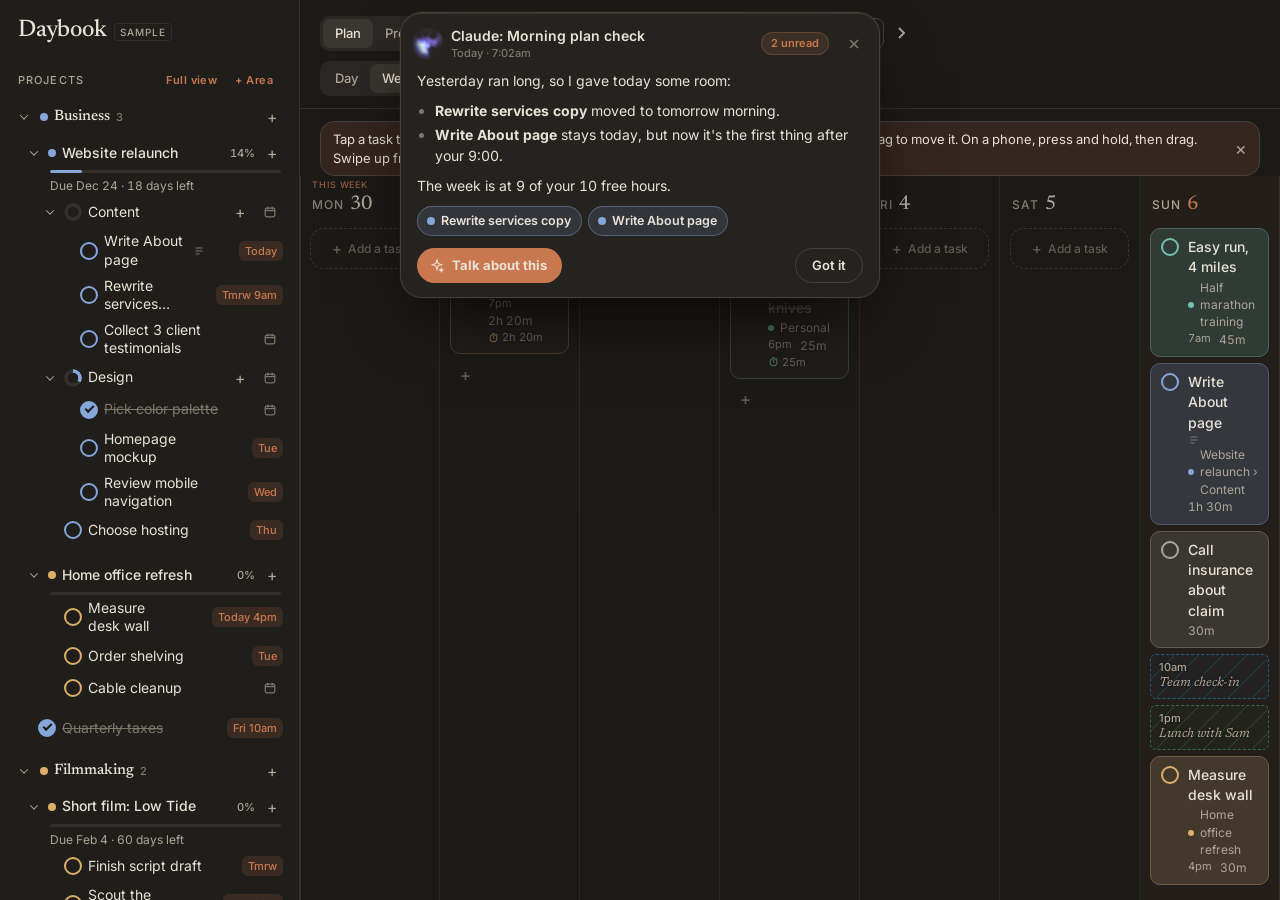
==== commit 8a4e4fe0: "New app icon for the Ink look Replaces the aurora icon with Michael's charcoal, cream and copper boo" ====
--- a/index.html
+++ b/index.html
@@ -13,10 +13,10 @@
 <meta name="apple-mobile-web-app-status-bar-style" content="black-translucent">
 <meta name="apple-mobile-web-app-title" content="Daybook">
 <link rel="manifest" href="manifest.webmanifest">
-<link rel="icon" href="favicon.ico" sizes="48x48">
-<link rel="icon" href="icons/favicon-32.png" type="image/png" sizes="32x32">
-<link rel="icon" href="icons/icon-192.png" type="image/png" sizes="192x192">
-<link rel="apple-touch-icon" href="icons/apple-touch-icon.png">
+<link rel="icon" href="favicon.ico?v=ink" sizes="48x48">
+<link rel="icon" href="icons/favicon-32.png?v=ink" type="image/png" sizes="32x32">
+<link rel="icon" href="icons/icon-192.png?v=ink" type="image/png" sizes="192x192">
+<link rel="apple-touch-icon" href="icons/apple-touch-icon.png?v=ink">
 <link rel="preconnect" href="https://fonts.googleapis.com">
 <link rel="preconnect" href="https://fonts.gstatic.com" crossorigin>
 <link rel="stylesheet" href="https://fonts.googleapis.com/css2?family=Inter:wght@400;500;600;700&family=Newsreader:ital,opsz,wght@0,6..72,400;0,6..72,500;1,6..72,400&display=swap">
--- a/app.css
+++ b/app.css
@@ -20,7 +20,7 @@
   --fg:#2A2622; --muted:#665E53; --faint:#8F8677; --line:#E4DCCD; --line2:#D6CCBA;
   --accent:#9A4A2E; --accent-fg:#FFFFFF; --accent-soft:rgba(154,74,46,.1); --today:rgba(154,74,46,.035);
   --hdr:rgba(246,241,231,.96); --pop:#FBF8F2; --bar:#F6F1E7;
-  --hatch:rgba(42,38,34,.14); --card-sh:0 1px 0 rgba(42,38,34,.04); --tk:13%; --tb:30%; --evh:32%; --evw:4%; --evd:55%;
+  --hatch:rgba(42,38,34,.2); --card-sh:0 1px 0 rgba(42,38,34,.04); --tk:13%; --tb:30%; --evh:42%; --evw:7%; --evd:65%; --ev-fg:#4A443C;
   --warn:#A8742A; --danger:#B3402F; color-scheme:light;
 }
 
@@ -1147,9 +1147,18 @@
 .proj-n,.load{font-family:var(--f-body)}
 .ladd{font-weight:500}
 
-/* Calendar events: pencil hatching in their Google colour, no fill, dashed edge. Fixed time, never a card. */
-:is(.evr,.ev,.ev-all)[style*="--evc"]{--evs:repeating-linear-gradient(-45deg,color-mix(in srgb,var(--evc) var(--evh,28%),transparent) 0 1px,transparent 1px 7px);--evt:color-mix(in srgb,var(--evc) var(--evw,5%),transparent);--evb:color-mix(in srgb,var(--evc) var(--evd,45%),var(--line))}
-.ev{border:1px dashed var(--line2);border-radius:6px;color:var(--ev-fg)}
+/* Calendar events: hatching in their Google colour over a faint wash, dashed edge. Fixed time, never a card.
+   The hatching is a tiled SVG used as a mask, so every line comes out the same width at any size (gradients alias into thick and thin lines). */
+.evr,.ev,.ev-all{--evl:var(--hatch);--evt:transparent;--evb:var(--line2)}
+:is(.evr,.ev,.ev-all)[style*="--evc"]{--evl:color-mix(in srgb,var(--evc) var(--evh,28%),transparent);--evt:color-mix(in srgb,var(--evc) var(--evw,5%),transparent);--evb:color-mix(in srgb,var(--evc) var(--evd,45%),var(--line))}
+:is(.list,.wcol,.dl) > .evr,.ev,.ev-all{background:var(--evt);isolation:isolate}
+:is(.list,.wcol,.dl) > .evr,.ev-all{position:relative}
+:is(.list,.wcol,.dl) > .evr::before,.ev::before,.ev-all::before{content:"";position:absolute;inset:0;z-index:-1;pointer-events:none;border-radius:inherit;background:var(--evl);
+  -webkit-mask:url("data:image/svg+xml,%3Csvg xmlns='http://www.w3.org/2000/svg' width='24' height='24'%3E%3Cpath d='M-6 6L6-6M0 24L24 0M18 30L30 18' stroke='%23000' stroke-width='1'/%3E%3C/svg%3E") 0 0/24px 24px repeat;
+  mask:url("data:image/svg+xml,%3Csvg xmlns='http://www.w3.org/2000/svg' width='24' height='24'%3E%3Cpath d='M-6 6L6-6M0 24L24 0M18 30L30 18' stroke='%23000' stroke-width='1'/%3E%3C/svg%3E") 0 0/24px 24px repeat}
+.mbody.min .evr::before{display:none} /* Quiet keeps events as a dotted line */
+:is(.list,.wcol,.dl) > .evr,.ev,.ev-all{text-shadow:0 0 3px var(--bg),0 0 1px var(--bg)} /* a soft halo keeps the words clear of the hatching */
+.ev{border:1px dashed var(--evb);border-radius:6px;color:var(--ev-fg)}
 .ev .b-t,.evr .ev-t{font-style:italic;font-family:var(--f-display);font-size:13px;font-weight:400}
 .list > .evr,.wcol > .evr,.dl > .evr{border-radius:6px}
 .evr span{font-family:var(--f-body)}
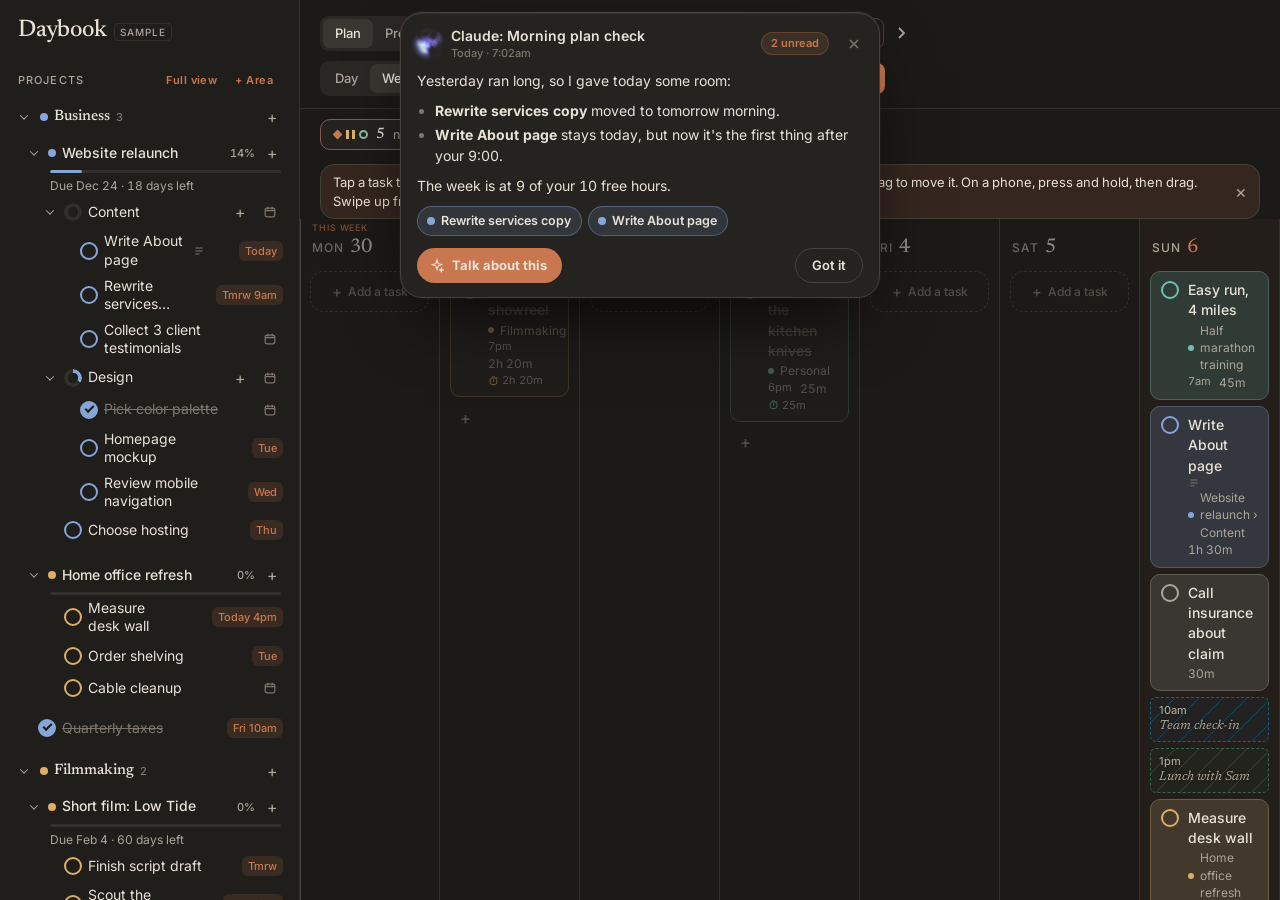
==== commit 7460b72e: "Quest: play the day as a tug of war against Claude as a dragon A third way to see a day, next to Lis" ====
--- a/index.html
+++ b/index.html
@@ -19,7 +19,7 @@
 <link rel="apple-touch-icon" href="icons/apple-touch-icon.png?v=ink">
 <link rel="preconnect" href="https://fonts.googleapis.com">
 <link rel="preconnect" href="https://fonts.gstatic.com" crossorigin>
-<link rel="stylesheet" href="https://fonts.googleapis.com/css2?family=Inter:wght@400;500;600;700&family=Newsreader:ital,opsz,wght@0,6..72,400;0,6..72,500;1,6..72,400&display=swap">
+<link rel="stylesheet" href="https://fonts.googleapis.com/css2?family=Inter:wght@400;500;600;700&family=Newsreader:ital,opsz,wght@0,6..72,400;0,6..72,500;1,6..72,400&family=Silkscreen&display=swap">
 <link rel="stylesheet" href="app.css">
 </head>
 <body>
--- a/app.css
+++ b/app.css
@@ -218,13 +218,20 @@
 .th.mon{box-shadow:inset 1px 0 0 color-mix(in srgb,var(--accent) 45%,transparent)}
 .th .wkl{top:3px;left:8px}
 .th .wkl b{font:inherit;color:inherit;letter-spacing:inherit}
-.thead{position:sticky;top:0;z-index:7;background:var(--pop);backdrop-filter:blur(18px);-webkit-backdrop-filter:blur(18px);border-bottom:1px solid var(--line)}
+/* The day names and the "Any time" row stay pinned over the hours, so a day's all-day tasks are always in sight */
+.thd{position:sticky;top:0;z-index:7;background:var(--pop);backdrop-filter:blur(18px);-webkit-backdrop-filter:blur(18px)}
+.thead{border-bottom:1px solid var(--line)}
 .th{position:relative;scroll-snap-align:start;padding:14px 8px 8px;text-align:left;display:flex;gap:6px;align-items:baseline;font-size:12px;font-weight:600;text-transform:uppercase;letter-spacing:.07em;color:var(--muted)}
 .th b{font:600 16px/1 var(--f-display);letter-spacing:0;color:var(--fg)}
 .th.today b{color:var(--accent)}
 .ttray{border-bottom:1px solid var(--line)}
 .gut{font:500 10px/1.2 var(--f-mono);color:var(--faint);text-align:right;padding:8px 5px 0 0;position:sticky;left:0;z-index:6;background:var(--pop);backdrop-filter:blur(18px);-webkit-backdrop-filter:blur(18px);box-shadow:1px 0 0 var(--line)} /* hours stay pinned on the left while the days scroll sideways */
-.tray{display:flex;flex-direction:column;gap:4px;padding:6px 4px;min-height:44px;border-left:1px solid var(--line);min-width:0}
+.tray{display:flex;flex-direction:column;padding:4px;height:var(--trh,auto);overflow-y:auto;overscroll-behavior:contain;scrollbar-width:none;border-left:1px solid var(--line);min-width:0;transition:height .18s ease} /* height: fitTray() in app.js */
+.tri{display:flex;flex-direction:column;gap:4px;margin-top:auto} /* tasks sit at the foot, next to the hours */
+.tmore{align-self:flex-start;padding:2px 8px;border-radius:8px;color:var(--muted);font-size:12px;font-weight:600;transition:color .15s,background .15s}
+.tmore:hover{color:var(--fg);background:var(--surface)}
+.tray.more::after{content:"";flex:none;position:sticky;bottom:-4px;height:20px;margin:-20px -4px -4px;background:linear-gradient(transparent,var(--bar));pointer-events:none} /* more below: scroll the day's cell */
+.tray .item.compact .it-t{white-space:nowrap;overflow:hidden;text-overflow:ellipsis} /* one line each in Week view */
 .tbody .hrs{padding:0}
 .tw{touch-action:pan-x pan-y} /* two-finger pinch zooms the hours (see app.js), not the whole page */
 .mbody.day,.mbody.day .tw{touch-action:pan-y;overflow-x:hidden} /* in Day view a sideways swipe changes the day (see app.js) */
@@ -282,7 +289,10 @@
 .nt-p select{min-width:0;max-width:100%;border:0;background:transparent;color:inherit;font:inherit;font-weight:600;outline:none;padding:0;appearance:none;-webkit-appearance:none;text-overflow:ellipsis;cursor:pointer}
 .nt-p option,.nt-p optgroup{background:var(--solid);color:var(--fg)}
 .col>.nt{position:absolute;left:2px;right:2px;z-index:5;padding:6px 8px;gap:4px;border-radius:10px}
-.tray>.nt{padding:6px 8px;gap:4px;border-radius:10px;font-size:13px}
+/* The faint + just above each day's "Any time" tasks: a task for the whole day, no time */
+.tadd{order:-1;display:flex;align-items:center;justify-content:center;flex:none;min-height:20px;border-radius:8px;color:var(--faint);font-size:17px;line-height:1;font-weight:500;opacity:.7;transition:color .15s,background .15s,opacity .15s}
+.tadd:hover,.tadd:focus-visible{color:var(--fg);background:var(--surface);opacity:1}
+.tri>.nt{padding:6px 8px;gap:4px;border-radius:10px;font-size:13px}
 .ind{position:absolute;left:2px;right:2px;border:1.5px dashed var(--accent);border-radius:10px;background:color-mix(in srgb,var(--accent) 10%,transparent);z-index:3;pointer-events:none;font:500 10px var(--f-mono);color:var(--accent);padding:3px 6px;overflow:hidden}
 .ind-t{font:600 12px/1.3 var(--f-body);white-space:nowrap;overflow:hidden;text-overflow:ellipsis}
 .ind-time{opacity:.8}
@@ -491,7 +501,10 @@
 .sync.offline,.sync.error{color:var(--warn)}
 .foot-acts{display:flex;gap:14px;flex-wrap:wrap;margin-top:2px}
 .tip.warn{background:color-mix(in srgb,var(--warn) 14%,transparent)}
-.wcol.past{opacity:.7}
+/* Days gone by fade back, so today is where the plan comes into full strength. Anything left unchecked there
+   (red outline) stays at full strength: it still needs dealing with. */
+.wcol.past>:not(.list),.wcol.past .list>:not(.overdue,.nt),.th.past,.tray.past .tri>:not(.overdue,.nt),.col.past>:not(.overdue,.nt){opacity:.55}
+.wcol.past .list>.done,.tray.past .tri>.done,.col.past>.done{opacity:.4}
 .ev-all{font-size:11px;padding:3px 6px;border-radius:8px;border:1px dashed var(--evb);background:var(--evs) var(--evt);color:var(--ev-fg);overflow:hidden;text-overflow:ellipsis;white-space:nowrap}
 .pick-date{display:inline-flex;align-items:center;gap:6px;font-size:12px;padding:2px 8px;border-radius:999px;border:1px solid var(--line);background:var(--surface);color:var(--muted)}
 .pick-date input{border:0;background:transparent;font:inherit;color:var(--fg);max-width:130px}
@@ -1126,7 +1139,8 @@
 .wkl{font:500 9px/1 var(--f-body);letter-spacing:.1em;color:var(--accent)}
 .wcol.today,.col.today{background:var(--today)}
 .col.today{background-color:var(--today)}
-.thead,.gut{background:var(--hdr);backdrop-filter:none;-webkit-backdrop-filter:none}
+.thd,.thead,.gut{background:var(--hdr);backdrop-filter:none;-webkit-backdrop-filter:none}
+.thd,.gut{background:var(--bar)} /* solid: nothing scrolling underneath shows through the pinned rows */
 .hl,.gut{font:500 10px/1.2 var(--f-body);color:var(--faint)}
 .bar{box-shadow:none}
 
@@ -1189,3 +1203,114 @@
 .block:not(.sess)>.sw-len{background:var(--hover)}
 .st-grid{stroke:var(--line)}.st-grid.base{stroke:var(--line2)}.st-face{stroke:var(--line)}.st-fut{fill:var(--hover)}
 @media (max-width:860px){.mh [data-act="look"]{display:none}} /* on a phone the switch lives under Projects, so the header keeps its two rows */
+
+/* Needs you: what's waiting on the person across their Claude projects. A quiet line under the Plan's header
+   opens the list. Marks: a diamond for a decision, two bars for blocked, a ring for something to review. */
+:root{--ny-dec:var(--accent);--ny-blk:var(--warn);--ny-rev:#8FB8A2}
+:root[data-look="paper"]{--ny-rev:#4E7F66}
+.nk{width:9px;height:9px;flex:none;display:inline-block;box-sizing:border-box}
+.nk.decision{background:var(--ny-dec);transform:rotate(45deg) scale(.8);border-radius:1.5px}
+.nk.blocked{background:linear-gradient(90deg,var(--ny-blk) 0 3px,transparent 3px 6px,var(--ny-blk) 6px 9px)}
+.nk.review{border:2px solid var(--ny-rev);border-radius:50%}
+.ny-line{display:flex;align-items:center;gap:8px;align-self:flex-start;margin:10px 20px 2px;padding:7px 12px;border:1px solid var(--line2);border-radius:10px;background:var(--panel);color:var(--muted);font-size:12.5px;line-height:1.2;max-width:calc(100% - 40px);flex:none;cursor:pointer;transition:background .15s,border-color .15s}
+.ny-line b{font:500 15px/1 var(--f-display);color:var(--fg)}
+.ny-line small{font-size:12px;color:var(--faint);white-space:nowrap;overflow:hidden;text-overflow:ellipsis;min-width:0}
+.ny-line .ny-arr{color:var(--faint);margin-left:4px}
+.ny-line.old{border-color:color-mix(in srgb,var(--danger) 45%,var(--line2))}
+.ny-line[aria-expanded="true"],.ny-line:hover{background:var(--hover)}
+.ny-marks{display:flex;gap:4px;align-items:center}
+@media (max-width:860px){.ny-line{align-self:stretch;margin:8px 16px 2px;max-width:none}.ny-line .ny-arr{margin-left:auto}}
+/* Quiet: just the marks and the count under the day name, centred */
+body.quiet .ny-line{align-self:center;margin:0 auto 6px;border-color:transparent;background:transparent;padding:4px 10px;font-size:11.5px}
+body.quiet .ny-line small,body.quiet .ny-line .ny-arr{display:none}
+body.quiet .ny-line b{font-size:13px}
+body.quiet .ny-line.old b{color:var(--danger)}
+.needs{z-index:49}
+.ny-legend{display:flex;gap:14px;padding:0 20px 4px 32px;font-size:11.5px;color:var(--faint)}
+.ny-legend span{display:flex;align-items:center;gap:6px}
+.ny .dt-body{gap:6px}
+.ny-g{display:flex;flex-direction:column}
+.ny-gh{display:flex;align-items:baseline;justify-content:space-between;gap:10px;padding:14px 4px 8px}
+.ny-gh h3{margin:0;font:500 18px/1.2 var(--f-display);display:flex;align-items:baseline;gap:8px}
+.ny-gh h3 small{font:500 12px/1 var(--f-body);color:var(--faint)}
+.ny-gh a{font-size:12px;color:var(--faint);text-decoration:none;white-space:nowrap}
+.ny-gh a:hover{color:var(--fg)}
+.ny-row{position:relative;overflow:hidden;border-top:1px solid var(--line)}
+.ny-in{position:relative;display:flex;align-items:flex-start;gap:12px;padding:11px 4px;background:var(--pop);transform:translateX(var(--sx,0));transition:transform .18s ease}
+.ny-row.sw .ny-in{transition:none}
+.ny-in>.nk{margin-top:6px}
+.ny-t{flex:1;min-width:0;display:flex;flex-direction:column;gap:3px;color:inherit;text-decoration:none}
+.ny-t b{font-weight:500;font-size:14px;line-height:1.35;color:var(--fg)}
+.ny-t .ny-b{font-size:12.5px;color:var(--muted);display:-webkit-box;-webkit-line-clamp:2;-webkit-box-orient:vertical;overflow:hidden}
+.ny-t small{font-size:11.5px;color:var(--faint)}
+.ny-old{color:var(--danger)}
+@media (hover:hover){a.ny-t:hover b{text-decoration:underline;text-decoration-color:var(--line2);text-underline-offset:3px}}
+.ny-ok{flex:none;color:var(--faint);margin-top:-2px}
+.ny-ok svg{width:15px;height:15px}
+@media (hover:hover){.ny-ok{opacity:.55}.ny-row:hover .ny-ok{opacity:1}.ny-ok:hover{color:var(--ny-rev)}}
+.ny-under{position:absolute;inset:0;display:flex;align-items:center;gap:6px;padding-left:16px;font-size:12.5px;color:var(--ny-rev);background:color-mix(in srgb,var(--ny-rev) 16%,var(--pop))}
+.ny-under svg{width:15px;height:15px}
+.ny-row.go .ny-under{background:color-mix(in srgb,var(--ny-rev) 30%,var(--pop))}
+@media (max-width:860px){.ny-legend{padding-left:16px}}
+
+/* Quest (js/quest.js): the day as a tug of war with the dragon. Gold is yours, ember red is the dragon's.
+   The picture is pixel art drawn small on a canvas and scaled up without smoothing. */
+:root{--gold:#E3B663;--gold-soft:rgba(227,182,99,.14);--drg:#D8664E;--drg-soft:rgba(216,102,78,.16);--f-pixel:"Silkscreen",ui-monospace,monospace}
+:root[data-look="paper"]{--gold:#9A6A12;--gold-soft:rgba(154,106,18,.12);--drg:#B3402F;--drg-soft:rgba(179,64,47,.12)}
+.qv{max-width:560px;margin:0 auto;padding:16px 20px 48px;display:flex;flex-direction:column;gap:12px}
+.q-scene{position:relative;border-radius:14px;overflow:hidden;border:1px solid var(--line2);background:#0d1026}
+.q-scene canvas{display:block;width:100%;height:auto;aspect-ratio:160/64;image-rendering:pixelated;image-rendering:crisp-edges}
+.q-tags{position:absolute;inset:8px 10px auto;display:flex;justify-content:space-between;pointer-events:none}
+.q-tags span{font:400 10px/1 var(--f-pixel);letter-spacing:.04em;color:#F3E6C8;background:rgba(13,16,38,.55);padding:4px 6px;border-radius:4px}
+.q-tags .dr{color:#FFB09A}
+.q-head{font:400 13px/1 var(--f-pixel);letter-spacing:.06em;text-align:center;color:var(--gold);padding-top:2px}
+.q-score{display:flex;flex-direction:column;gap:8px;padding:12px 14px;border:1px solid var(--line);border-radius:14px;background:var(--panel)}
+.q-sides{display:flex;justify-content:space-between;align-items:flex-end}
+.q-sides div{display:flex;flex-direction:column;gap:4px}
+.q-sides .r{align-items:flex-end}
+.q-sides small{font:500 10px/1 var(--f-body);letter-spacing:.1em;text-transform:uppercase;color:var(--muted)}
+.q-sides b{font:400 30px/1 var(--f-pixel);font-variant-numeric:tabular-nums}
+.you{color:var(--gold)} .dr{color:var(--drg)}
+.q-rope{position:relative;height:10px;border-radius:2px;background:var(--drg-soft)}
+.q-rope i{position:absolute;inset:0 auto 0 0;border-radius:2px;background:var(--gold);transition:width .5s cubic-bezier(.3,.7,.3,1)}
+.q-rope u{position:absolute;top:-4px;bottom:-4px;width:2px;background:var(--fg);opacity:.75}
+.q-cap{display:flex;justify-content:space-between;gap:8px;font-size:11.5px;color:var(--faint)}
+.q-say{display:grid;grid-template-columns:22px minmax(0,1fr);gap:8px;align-items:start;padding-top:2px}
+.q-say p{margin:0;font:italic 400 15px/1.35 var(--f-display);color:var(--fg)}
+.q-face{width:22px;height:22px;border-radius:4px;background:var(--drg-soft);position:relative;margin-top:1px}
+.q-face::before{content:"";position:absolute;left:6px;top:8px;width:3px;height:3px;background:var(--gold);box-shadow:7px 0 0 var(--gold)}
+.q-face::after{content:"";position:absolute;left:4px;top:-3px;width:3px;height:5px;background:var(--drg);box-shadow:11px 0 0 var(--drg)}
+.q-list{display:flex;flex-direction:column;gap:6px}
+.qx{display:grid;grid-template-columns:44px 22px minmax(0,1fr) auto;gap:8px;align-items:center;padding:8px 10px;border:1px solid var(--line);border-radius:10px;background:var(--card);transition:opacity .3s,border-color .2s,background .2s}
+.qx-t{font-size:11px;color:var(--faint);font-variant-numeric:tabular-nums}
+.qx-ck{width:18px;height:18px;transform:rotate(45deg) scale(.85);border:1.5px solid var(--gold);border-radius:2px;display:grid;place-items:center;transition:background .2s}
+.qx-n{text-align:left;min-width:0;display:flex;flex-direction:column;gap:2px;padding:2px 0}
+.qx-n b{font-weight:500;font-size:14px;white-space:nowrap;overflow:hidden;text-overflow:ellipsis}
+.qx-n small{font-size:11.5px;color:var(--faint);white-space:nowrap;overflow:hidden;text-overflow:ellipsis}
+.qx-g{font:400 11px/1 var(--f-pixel);padding:5px 6px;border-radius:4px;background:var(--track);color:var(--muted);white-space:nowrap}
+.qx.next{border-color:color-mix(in srgb,var(--gold) 55%,var(--line));background:color-mix(in srgb,var(--gold) 7%,var(--card))}
+.qx.next .qx-g{background:var(--gold-soft);color:var(--gold)}
+.qx.kept .qx-ck,.qx.late .qx-ck{background:var(--gold)}
+.qx.kept .qx-n b,.qx.late .qx-n b{color:var(--muted)}
+.qx.kept .qx-g{background:var(--gold-soft);color:var(--gold)}
+.qx.late .qx-ck{background:linear-gradient(135deg,var(--gold) 50%,var(--drg) 50%)}
+.qx.late .qx-g{background:linear-gradient(90deg,var(--gold-soft),var(--drg-soft));color:var(--fg)}
+.qx.taken{opacity:.7}
+.qx.taken .qx-ck{border-color:var(--drg);border-style:dashed}
+.qx.taken .qx-n b{text-decoration:line-through;text-decoration-color:var(--faint)}
+.qx.taken .qx-g{background:var(--drg-soft);color:var(--drg)}
+.q-list .ladd{margin-top:2px}
+.q-empty{padding:14px;border:1px dashed var(--line2);border-radius:10px;color:var(--faint);font-size:13px;text-align:center}
+.q-foot{display:flex;flex-direction:column;gap:8px;align-items:center;text-align:center;padding-top:8px;font-size:12.5px;color:var(--muted)}
+.q-foot p{margin:0;max-width:44ch}
+.q-week{display:grid;grid-template-columns:repeat(7,1fr);gap:6px;width:100%;max-width:340px}
+.qw-d{display:flex;flex-direction:column;align-items:center;gap:4px;font-size:10.5px;color:var(--faint)}
+.qw-d i{width:26px;height:26px;border-radius:4px;display:grid;place-items:center;font:400 10px/1 var(--f-pixel);font-style:normal;border:1px solid var(--line2);color:var(--faint)}
+.qw-d i.w{background:var(--gold);border-color:var(--gold);color:var(--bg)}
+.qw-d i.l{background:var(--drg-soft);border-color:var(--drg);color:var(--drg)}
+.qw-d i.r{border-style:dashed}
+.qw-d i.t{border-color:var(--fg);color:var(--fg)}
+.qw-d.on{color:var(--fg)}
+.q-vault b{color:var(--gold);font-weight:600}
+.q-dragon{color:var(--faint);font-size:12px}
+@media (max-width:860px){.qv{padding:12px 16px 40px}}
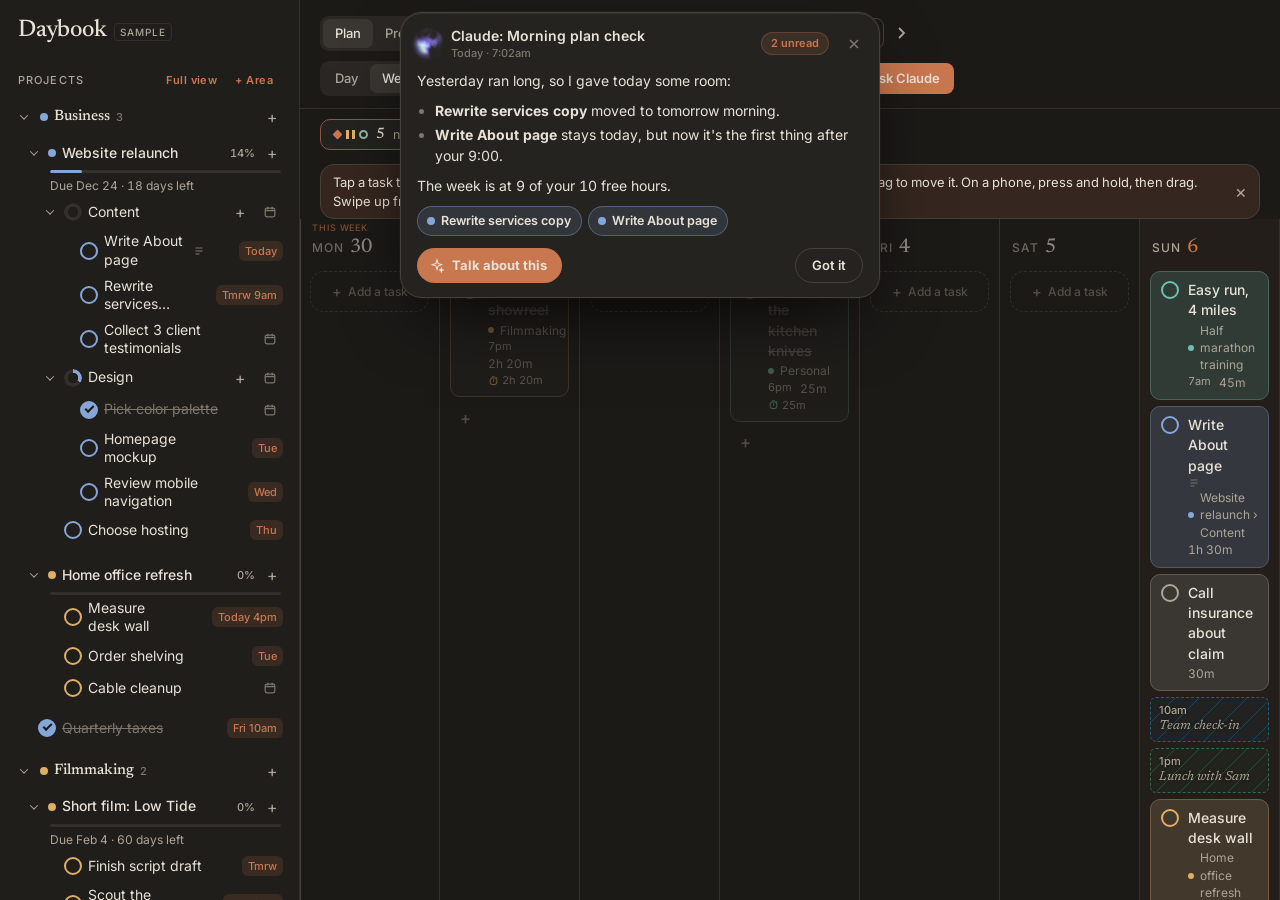
==== commit 46b58e53: "Task Dragon, phase 1: the Fight A new Dragon layout next to Quest. Your day rides a timeline up into" ====
--- a/index.html
+++ b/index.html
@@ -19,7 +19,7 @@
 <link rel="apple-touch-icon" href="icons/apple-touch-icon.png?v=ink">
 <link rel="preconnect" href="https://fonts.googleapis.com">
 <link rel="preconnect" href="https://fonts.gstatic.com" crossorigin>
-<link rel="stylesheet" href="https://fonts.googleapis.com/css2?family=Inter:wght@400;500;600;700&family=Newsreader:ital,opsz,wght@0,6..72,400;0,6..72,500;1,6..72,400&family=Silkscreen&display=swap">
+<link rel="stylesheet" href="https://fonts.googleapis.com/css2?family=Inter:wght@400;500;600;700&family=Newsreader:ital,opsz,wght@0,6..72,400;0,6..72,500;1,6..72,400&family=Silkscreen&family=Alegreya+SC:wght@500;700&family=Alegreya+Sans:wght@400;500;700&display=swap">
 <link rel="stylesheet" href="app.css">
 </head>
 <body>
--- a/app.css
+++ b/app.css
@@ -1258,8 +1258,14 @@
 :root{--gold:#E3B663;--gold-soft:rgba(227,182,99,.14);--drg:#D8664E;--drg-soft:rgba(216,102,78,.16);--f-pixel:"Silkscreen",ui-monospace,monospace}
 :root[data-look="paper"]{--gold:#9A6A12;--gold-soft:rgba(154,106,18,.12);--drg:#B3402F;--drg-soft:rgba(179,64,47,.12)}
 .qv{max-width:560px;margin:0 auto;padding:16px 20px 48px;display:flex;flex-direction:column;gap:12px}
-.q-scene{position:relative;border-radius:14px;overflow:hidden;border:1px solid var(--line2);background:#0d1026}
-.q-scene canvas{display:block;width:100%;height:auto;aspect-ratio:160/64;image-rendering:pixelated;image-rendering:crisp-edges}
+.q-scene{position:sticky;top:0;z-index:5;box-shadow:0 6px 14px -6px rgba(0,0,0,.6);border-radius:14px;overflow:hidden;border:1px solid var(--line2);background:#0d1026}
+.q-tv{aspect-ratio:256/128}
+.q-tv{touch-action:none;cursor:grab}
+.q-size{position:absolute;right:8px;bottom:8px;z-index:2;width:30px;height:30px;border-radius:8px;display:grid;place-items:center;background:rgba(13,16,38,.7);color:#F3E6C8;border:1px solid rgba(243,230,200,.3)}
+.q-size svg{width:16px;height:16px}
+.q-size[data-v=full] svg{transform:rotate(180deg)}
+.q-scene.full{position:fixed;inset:0;z-index:200;border-radius:0;border:0;display:grid;align-content:center;padding:env(safe-area-inset-top,0px) env(safe-area-inset-right,0px) env(safe-area-inset-bottom,0px) env(safe-area-inset-left,0px)}
+.q-scene.full .q-size{bottom:max(12px,env(safe-area-inset-bottom,0px))}
 .q-tags{position:absolute;inset:8px 10px auto;display:flex;justify-content:space-between;pointer-events:none}
 .q-tags span{font:400 10px/1 var(--f-pixel);letter-spacing:.04em;color:#F3E6C8;background:rgba(13,16,38,.55);padding:4px 6px;border-radius:4px}
 .q-tags .dr{color:#FFB09A}
@@ -1276,6 +1282,9 @@
 .q-rope u{position:absolute;top:-4px;bottom:-4px;width:2px;background:var(--fg);opacity:.75}
 .q-cap{display:flex;justify-content:space-between;gap:8px;font-size:11.5px;color:var(--faint)}
 .q-say{display:grid;grid-template-columns:22px minmax(0,1fr);gap:8px;align-items:start;padding-top:2px}
+button.q-say{text-align:left;width:100%;cursor:pointer}
+button.q-say.poked .q-face{animation:q-poke .5s}
+@keyframes q-poke{30%{transform:translateY(-3px) rotate(-8deg)}60%{transform:translateY(0) rotate(6deg)}}
 .q-say p{margin:0;font:italic 400 15px/1.35 var(--f-display);color:var(--fg)}
 .q-face{width:22px;height:22px;border-radius:4px;background:var(--drg-soft);position:relative;margin-top:1px}
 .q-face::before{content:"";position:absolute;left:6px;top:8px;width:3px;height:3px;background:var(--gold);box-shadow:7px 0 0 var(--gold)}
@@ -1312,5 +1321,301 @@
 .qw-d i.t{border-color:var(--fg);color:var(--fg)}
 .qw-d.on{color:var(--fg)}
 .q-vault b{color:var(--gold);font-weight:600}
-.q-dragon{color:var(--faint);font-size:12px}
 @media (max-width:860px){.qv{padding:12px 16px 40px}}
+.qx.swiped{opacity:.6;border-style:dashed}
+/* A habit (a repeat) gets a round seal with a turn mark instead of the quest diamond */
+.qx.habit .qx-ck{transform:none;width:18px;height:18px;border-radius:50%;color:var(--gold);font:600 11px/1 var(--f-body)}
+.qx.habit .qx-ck::before{content:"↻"}
+.qx.habit.kept .qx-ck,.qx.habit.late .qx-ck{color:var(--bg)}
+.qx.habit.taken .qx-ck,.qx.habit.swiped .qx-ck{color:var(--drg)}
+.qx.swiped .qx-ck{border-color:var(--drg);border-style:dashed}
+.qx.swiped .qx-g{background:var(--drg-soft);color:var(--drg)}
+.q-btn{font:500 13px/1 var(--f-body);padding:9px 14px;border-radius:8px;background:var(--gold);color:var(--bg);flex:none}
+.q-btn:hover{filter:brightness(1.08)}
+.q-btn.quiet{background:transparent;color:var(--muted);border:1px solid var(--line2)}
+.q-link{font-size:12.5px;color:var(--gold);text-decoration:underline;text-underline-offset:3px}
+.q-setup{display:flex;flex-direction:column;align-items:flex-start;gap:8px;padding:14px;border:1px solid color-mix(in srgb,var(--gold) 45%,var(--line));border-radius:14px;background:color-mix(in srgb,var(--gold) 6%,var(--panel))}
+.q-setup b{font:500 18px/1.2 var(--f-display)}
+.q-setup p{margin:0;font-size:13px;color:var(--muted)}
+.q-tool{display:flex;align-items:center;gap:12px;width:100%;max-width:440px;padding:10px 12px;border:1px solid var(--line);border-radius:12px;background:var(--panel);text-align:left}
+.q-tool p{flex:1;font-size:12.5px}
+
+/* Routine setup (js/routine.js): a sheet over the app */
+.rt-sheet{position:fixed;inset:0;z-index:60;display:flex;align-items:center;justify-content:center;padding:16px}
+.rt-bg{position:absolute;inset:0;background:rgba(20,16,12,.5);backdrop-filter:blur(4px);-webkit-backdrop-filter:blur(4px)}
+.rt-card{position:relative;width:100%;max-width:600px;max-height:calc(100% - 16px);overflow:auto;display:flex;flex-direction:column;gap:12px;padding:18px;border-radius:16px;background:var(--panel);border:1px solid var(--line2)}
+.rt-top{display:flex;justify-content:space-between;align-items:center}
+.rt-top b{font:500 22px/1 var(--f-display)}
+.rt-x{width:28px;height:28px;border-radius:7px;color:var(--muted);font-size:18px;line-height:1;flex:none}
+.rt-x:hover{background:var(--hover);color:var(--fg)}
+.rt-lede{margin:0;font-size:14px;color:var(--muted)}
+.rt-err{margin:0;font-size:13px;color:var(--danger)}
+.rt-card textarea{width:100%;resize:vertical;min-height:140px;padding:10px 12px;border-radius:10px;border:1px solid var(--line2);background:var(--card);color:var(--fg);font:14px/1.5 var(--f-body)}
+.rt-card input,.rt-card select{min-width:0;padding:7px 8px;border-radius:8px;border:1px solid var(--line2);background:var(--card);color:var(--fg);font:13px var(--f-body)}
+.rt-rows{display:flex;flex-direction:column;gap:6px}
+.rt-row{display:grid;grid-template-columns:92px minmax(0,1fr) 64px 104px 30px 28px;gap:6px;align-items:center}
+.rt-g{font:400 11px/1 var(--f-pixel);color:var(--gold);text-align:center}
+.rt-add{align-self:flex-start;font-size:13px;color:var(--muted);padding:6px 4px}
+.rt-add:hover{color:var(--fg)}
+.rt-sum{margin:0;font-size:13px;color:var(--muted)}
+.rt-sum b{color:var(--gold)}
+.rt-acts{display:flex;justify-content:flex-end;gap:8px}
+.rt-go{font:600 14px/1 var(--f-body);padding:11px 16px;border-radius:9px;background:var(--gold);color:var(--bg)}
+.rt-go:disabled{opacity:.55}
+.rt-back{font:500 14px/1 var(--f-body);padding:11px 14px;border-radius:9px;color:var(--muted);border:1px solid var(--line2)}
+@media (max-width:600px){
+  .rt-sheet{align-items:flex-end;padding:0}
+  .rt-card{border-radius:16px 16px 0 0;max-height:92%;padding-bottom:calc(18px + env(safe-area-inset-bottom,0px))}
+  .rt-row{grid-template-columns:112px minmax(0,1fr) 28px;grid-template-areas:"s t x" "m r g";padding:8px;border:1px solid var(--line);border-radius:10px}
+  .rt-row [data-f="s"]{grid-area:s}.rt-row [data-f="t"]{grid-area:t}.rt-row .rt-x{grid-area:x}
+  .rt-row [data-f="m"]{grid-area:m}.rt-row [data-f="repeat"]{grid-area:r}.rt-row .rt-g{grid-area:g}
+}
+.q-bar{display:flex;gap:8px;flex-wrap:wrap}
+.q-pill{display:inline-flex;align-items:center;gap:6px;font:500 13px/1 var(--f-body);padding:9px 12px;border-radius:999px;border:1px solid var(--line2);color:var(--fg);background:var(--panel)}
+.q-pill svg{width:15px;height:15px;color:var(--gold)}
+.q-pill:hover{background:var(--hover)}
+.q-pill.on{border-color:color-mix(in srgb,var(--gold) 55%,var(--line2));color:var(--gold)}
+/* Calendar events in Quest: locked-in time, hatched, no checkbox, no gold */
+.qe{display:grid;grid-template-columns:44px minmax(0,1fr) auto;gap:8px;align-items:center;padding:7px 10px 7px 10px;border:1px dashed var(--line2);border-radius:10px;background:var(--stripes),color-mix(in srgb,var(--evc,var(--muted)) 6%,transparent);color:var(--muted)}
+.qe-t{display:flex;flex-direction:column;gap:1px;min-width:0;padding-left:30px}
+.qe-t b{font-weight:500;font-size:13.5px;color:var(--fg);white-space:nowrap;overflow:hidden;text-overflow:ellipsis}
+.qe-t small{font-size:11.5px;color:var(--faint)}
+.qe-g{font:400 11px/1 var(--f-pixel);padding:5px 6px;border-radius:4px;border:1px dashed color-mix(in srgb,var(--gold) 55%,transparent);background:transparent;color:var(--gold);white-space:nowrap;cursor:pointer}
+.qe-g:hover{background:var(--gold-soft)}
+.qe-g.got{border-style:solid;border-color:transparent;background:var(--gold-soft)}
+.qe-g:disabled{opacity:.4;cursor:default;border-color:var(--line2);color:var(--faint);background:transparent}
+.rt-mine{display:flex;flex-direction:column;gap:2px;padding:10px 12px;border:1px solid var(--line2);border-radius:12px}
+.rt-mine>b{font-size:13.5px;font-weight:600}
+.rt-mine>small{font-size:12px;color:var(--faint);margin-bottom:4px}
+.rt-h{display:grid;grid-template-columns:64px minmax(0,1fr) auto;gap:8px;align-items:center;padding:5px 0;border-top:1px solid var(--line2)}
+.rt-ht{font-size:12.5px;color:var(--muted)}
+.rt-hn{display:flex;flex-direction:column;min-width:0;font-size:13.5px;white-space:nowrap;overflow:hidden;text-overflow:ellipsis}
+.rt-hn small{font-size:11.5px;color:var(--faint)}
+.rt-hq{display:flex;gap:6px}
+.rt-hdel,.rt-hno{font:inherit;font-size:12.5px;padding:5px 10px;border-radius:8px;border:1px solid var(--line2);background:transparent;color:var(--fg);cursor:pointer}
+.rt-hdel{background:var(--drg-soft);color:var(--drg);border-color:transparent}
+.q-build{display:flex;flex-direction:column;gap:5px;margin:-4px 0 0;font-size:12px;color:var(--muted)}
+.q-build-top{display:flex;justify-content:space-between;align-items:baseline;gap:10px}
+.q-build-top>span:first-child{min-width:0}
+.q-build b{color:var(--fg);font-weight:500}
+.q-build .n{font:400 10px/1 var(--f-pixel);color:var(--gold)}
+.q-build-bar{height:6px;border-radius:3px;background:var(--track);overflow:hidden}
+.q-build-bar i{display:block;height:100%;background:var(--gold);border-radius:3px}
+.q-build.done{display:block}
+.q-pick{padding:12px;border-radius:10px;border:1px solid color-mix(in srgb,var(--gold) 50%,var(--line));background:var(--gold-soft);display:flex;flex-direction:column;gap:8px}
+.q-pick>b{color:var(--gold);font-weight:600;font-size:14px}
+.q-pick p{margin:-6px 0 0;font-size:12.5px;color:var(--muted)}
+.q-pick-opts{display:grid;grid-template-columns:repeat(auto-fit,minmax(180px,1fr));gap:6px}
+.q-pick-opts button{text-align:left;display:flex;flex-direction:column;gap:3px;padding:9px 10px;border-radius:8px;border:1px solid var(--line);background:var(--card)}
+.q-pick-opts button:hover{border-color:var(--gold)}
+.q-pick-opts b{font:400 11px/1.2 var(--f-pixel);color:var(--gold)}
+.q-pick-opts small{font-size:12px;color:var(--muted);line-height:1.35}
+.q-built{padding:10px 12px;border-radius:10px;border:1px solid color-mix(in srgb,var(--gold) 50%,var(--line));background:var(--gold-soft)}
+.q-built b{color:var(--gold);font-weight:600;font-size:14px}
+.q-built p{margin:2px 0 0;font-size:12.5px;color:var(--muted)}
+.q-ruin{margin:-4px 0 0;padding:8px 12px;border-radius:10px;background:var(--drg-soft);color:var(--drg);font-size:13px}
+.q-ruin.warn{background:transparent;border:1px dashed color-mix(in srgb,var(--drg) 55%,transparent)}
+.q-camp{display:flex;flex-direction:column;gap:6px;padding:12px 14px;border-radius:12px;border:1px solid color-mix(in srgb,var(--rc,var(--gold)) 45%,transparent);background:color-mix(in srgb,var(--rc,var(--gold)) 8%,transparent)}
+.q-camp b{font-family:var(--f-pixel);font-weight:400;font-size:12px;letter-spacing:.05em;text-transform:uppercase;color:var(--rc,var(--gold))}
+.q-camp p{margin:0;font-size:13.5px;color:var(--muted)}
+.q-camp small{font-size:12px;color:var(--faint)}
+.q-camp.won{background:color-mix(in srgb,var(--gold) 14%,transparent);border-color:var(--gold)}
+.q-camp-top{display:flex;justify-content:space-between;align-items:baseline;gap:8px}
+.q-camp-top span{font-size:12px;color:var(--faint)}
+.q-camp-bar{height:6px;border-radius:3px;background:var(--track);overflow:hidden}
+.q-camp-bar i{display:block;height:100%;background:var(--rc,var(--gold))}
+.q-heads{display:flex;flex-wrap:wrap;gap:5px}
+.q-heads span{display:inline-flex;gap:6px;align-items:center;font-size:12px;padding:3px 8px;border-radius:6px;background:var(--track);color:var(--fg)}
+.q-heads span i{font-style:normal;font-family:var(--f-pixel);font-size:10px;color:var(--rc)}
+.q-heads span.cut{opacity:.55;text-decoration:line-through}
+/* Kingdom map sheet (js/kingdom.js) */
+.kg-sheet{position:fixed;inset:0;z-index:60;display:flex;align-items:center;justify-content:center;padding:16px}
+.kg-bg{position:absolute;inset:0;background:rgba(20,16,12,.55);backdrop-filter:blur(4px);-webkit-backdrop-filter:blur(4px)}
+.kg-panel{position:relative;width:100%;max-width:640px;max-height:calc(100% - 16px);overflow:auto;display:flex;flex-direction:column;gap:12px;padding:18px;border-radius:16px;background:var(--panel);border:1px solid var(--line2)}
+.kg-top{display:flex;justify-content:space-between;align-items:center}
+.kg-top small{display:block;font:400 11px/1.4 var(--f-pixel);letter-spacing:.05em;text-transform:uppercase;color:var(--gold)}
+.kg-top b{font:500 22px/1.1 var(--f-display)}
+.kg-map{flex:none;position:relative;border-radius:12px;overflow:hidden;border:1px solid var(--line2)}
+.kg-map canvas{display:block;width:100%;height:auto;image-rendering:pixelated;cursor:pointer}
+.kg-map #kg-map{touch-action:none;max-width:100%}
+.kg-map.full{position:fixed;inset:0;z-index:200;border-radius:0;border:0;background:#000;display:grid;align-content:center;padding:env(safe-area-inset-top,0px) env(safe-area-inset-right,0px) env(safe-area-inset-bottom,0px) env(safe-area-inset-left,0px)}
+.kg-map.full .kg-held{top:max(10px,env(safe-area-inset-top,0px))}
+.kg-map.full .q-size{bottom:max(12px,env(safe-area-inset-bottom,0px))}
+.kg-held{position:absolute;right:10px;top:8px;font:400 10px var(--f-pixel);letter-spacing:.05em;text-transform:uppercase;color:#f2e2c8;text-shadow:0 1px 0 #000}
+.kg-picks{display:flex;flex-wrap:wrap;gap:6px}
+.kg-pick{font:500 13px var(--f-body);padding:5px 10px;border-radius:999px;border:1px solid var(--line2);color:var(--muted)}
+.kg-pick.on{border-color:var(--gold);color:var(--gold)}
+.kg-pick.held::before{content:'⚑ ';color:var(--gold)}
+.kg-card{flex:none;display:flex;flex-direction:column;gap:10px;padding:14px;border-radius:12px;background:var(--card);border:1px solid var(--line2)}
+.kg-card-top{display:flex;justify-content:space-between;align-items:flex-start;gap:10px}
+.kg-card-top b{font:500 18px/1.2 var(--f-display)}
+.kg-card-top small{display:block;font-size:12.5px;color:var(--faint)}
+.kg-chip{flex:none;white-space:nowrap;font:400 10px var(--f-pixel);letter-spacing:.05em;text-transform:uppercase;padding:5px 8px;border-radius:6px;background:var(--track);color:var(--muted)}
+.kg-chip.dr{background:var(--drg-soft);color:var(--drg)}
+.kg-chip.ok,.kg-chip.on{background:var(--gold-soft);color:var(--gold)}
+.kg-card dl{display:grid;grid-template-columns:84px minmax(0,1fr);gap:6px 12px;margin:0;font-size:13.5px}
+.kg-card dt{color:var(--faint)}
+.kg-card dd{margin:0;min-width:0}
+.kg-note{margin:0;font-size:13px;color:var(--muted)}
+.kg-acts{display:flex;flex-wrap:wrap;gap:8px;align-items:center;font-size:12.5px;color:var(--faint)}
+.kg-btn{font:500 14px var(--f-body);padding:8px 14px;border-radius:9px;background:var(--gold);color:#241a08}
+.kg-btn.quiet{background:transparent;border:1px solid var(--line2);color:var(--fg)}
+.kg-btn.danger{background:var(--drg-soft);color:var(--drg)}
+.kg-titles{display:flex;flex-wrap:wrap;gap:4px;align-items:center;font-size:12px;color:var(--faint)}
+.kg-titles span{padding:2px 7px;border-radius:5px}
+.kg-titles span.past{color:var(--muted)}
+.kg-titles span.cur{background:var(--gold-soft);color:var(--gold)}
+.kg-titles i{font-style:normal;opacity:.6}
+@media (max-width:640px){.kg-sheet{align-items:flex-end;padding:0}.kg-panel{border-radius:16px 16px 0 0;max-height:92%;padding:16px max(16px,env(safe-area-inset-right,0px)) calc(16px + env(safe-area-inset-bottom,0px)) max(16px,env(safe-area-inset-left,0px))}.kg-card dl{grid-template-columns:minmax(0,1fr)}.kg-card dt{margin-top:4px}}
+.q-tv canvas.crt,.kg-map canvas.crt{display:block;width:100%;height:auto;background:#000}
+.q-scene{background:#000}
+
+/* Quest: the dragon's mark and the Sunday battle report */
+.qx.marked{border-color:color-mix(in srgb,var(--drg) 55%,var(--line));box-shadow:inset 3px 0 0 var(--drg)}
+.qx-mk{display:inline-block;width:12px;height:12px;margin-right:6px;vertical-align:-1px;background:var(--drg);-webkit-mask:url("data:image/svg+xml,%3Csvg xmlns='http://www.w3.org/2000/svg' viewBox='0 0 12 12'%3E%3Cpath d='M2 11 6 1M5 11l4-10M8 11l3-7' stroke='black' stroke-width='1.6' stroke-linecap='round' fill='none'/%3E%3C/svg%3E") center/contain no-repeat;mask:url("data:image/svg+xml,%3Csvg xmlns='http://www.w3.org/2000/svg' viewBox='0 0 12 12'%3E%3Cpath d='M2 11 6 1M5 11l4-10M8 11l3-7' stroke='black' stroke-width='1.6' stroke-linecap='round' fill='none'/%3E%3C/svg%3E") center/contain no-repeat}
+.qx.kept.marked{box-shadow:inset 3px 0 0 var(--gold)}
+.qx.kept .qx-mk{background:var(--gold)}
+.q-report{display:flex;flex-direction:column;gap:10px;padding:14px;border-radius:12px;border:1px solid color-mix(in srgb,var(--gold) 45%,var(--line));background:color-mix(in srgb,var(--gold) 6%,var(--card))}
+.q-report-top{display:flex;align-items:baseline;gap:8px}
+.q-report-top b{font:400 12px/1 var(--f-pixel);letter-spacing:.05em;text-transform:uppercase;color:var(--gold)}
+.q-report-top span{flex:1;font-size:12px;color:var(--faint)}
+.q-x{width:28px;height:28px;margin:-6px -6px -6px 0;border-radius:8px;font-size:18px;line-height:1;color:var(--faint)}
+.q-x:hover{color:var(--fg);background:var(--track)}
+.q-report .q-week{max-width:none}
+.q-report-score{margin:0;font-size:14px;color:var(--muted)}
+.q-report-score b{font:400 14px/1 var(--f-pixel)}
+.q-report ul{list-style:none;margin:0;padding:0;display:flex;flex-direction:column;gap:5px}
+.q-report li{display:flex;justify-content:space-between;gap:12px;font-size:13px;color:var(--muted)}
+.q-report li>b{font-weight:500;color:var(--fg);text-align:right;min-width:0;overflow:hidden;text-overflow:ellipsis;white-space:nowrap}
+.q-report li b.you{color:var(--gold);font-weight:500}.q-report li b.dr{color:var(--drg);font-weight:500}
+.q-foot .q-link{font:inherit;font-size:inherit}
+/* Hold the Keep: the story the first time */
+.q-intro{position:fixed;inset:0;z-index:70;display:flex;align-items:center;justify-content:center;padding:16px;background:rgba(6,4,10,.72);backdrop-filter:blur(3px)}
+.q-intro-card{display:flex;flex-direction:column;gap:12px;align-items:flex-start;max-width:360px;width:100%;padding:22px 20px 18px;border-radius:14px;border:1px solid color-mix(in srgb,var(--gold) 50%,var(--line));background:var(--panel);box-shadow:0 20px 60px rgba(0,0,0,.5)}
+.q-intro-card b{font:400 15px/1.35 var(--f-pixel);letter-spacing:.03em;color:var(--gold)}
+.q-intro-card p{margin:0;font-size:15px;line-height:1.45;color:var(--fg)}
+.q-intro-card .q-btn{align-self:flex-end;margin-top:4px}
+.q-intro-dots{display:flex;gap:6px}
+.q-intro-dots i{width:6px;height:6px;border-radius:1px;background:var(--line2)}
+.q-intro-dots i.on{background:var(--gold)}
+.q-help{font-size:12.5px;color:var(--faint)}
+/* Hold the Keep scoreboard: secured, still in the field, the dragon's */
+.q-sides .m{align-items:center}
+.q-sides b.fld{color:var(--muted)}
+.q-rope{background:repeating-linear-gradient(90deg,color-mix(in srgb,var(--gold) 22%,transparent) 0 6px,color-mix(in srgb,var(--gold) 10%,transparent) 6px 9px)}
+.q-rope s{position:absolute;inset:0 0 0 auto;border-radius:2px;background:var(--drg);transition:width .5s cubic-bezier(.3,.7,.3,1)}
+.q-rope.holds u{background:var(--gold);opacity:1}
+.q-head.lost{color:var(--drg)}
+.q-sides b{font-size:26px}
+/* The dragon's hoard: what he took leaves your list and sits under it, in his colour */
+.q-hoard{display:flex;flex-direction:column;gap:6px;margin-top:14px;padding:10px;border-radius:12px;border:1.5px solid color-mix(in srgb,var(--drg) 60%,transparent);background:linear-gradient(180deg,color-mix(in srgb,var(--drg) 16%,var(--card)),color-mix(in srgb,var(--drg) 7%,var(--card)))}
+.qh-h{display:flex;align-items:center;gap:10px;padding:2px 4px 6px}
+.qh-h>div{flex:1;min-width:0;display:flex;flex-direction:column;gap:2px}
+.qh-h b{font:400 12px/1.1 var(--f-pixel);letter-spacing:.04em;text-transform:uppercase;color:var(--drg)}
+.qh-h small{font-size:11.5px;color:var(--muted)}
+.qh-tot{display:flex;align-items:baseline;gap:4px;font:400 20px/1 var(--f-pixel);color:var(--drg)}
+.qh-tot small{font-size:10px;color:var(--drg);opacity:.8}
+.qh-r{display:grid;grid-template-columns:22px minmax(0,1fr) auto;gap:10px;align-items:center;padding:8px 10px;border-radius:9px;background:color-mix(in srgb,var(--drg) 10%,var(--card));border:1px solid color-mix(in srgb,var(--drg) 30%,transparent)}
+.qh-r .qx-ck{border-color:var(--drg);border-style:dashed}
+.qh-r.swiped .qx-ck{opacity:.5}
+.qh-r .qx-n b{color:var(--fg)}
+.qh-g{font:400 12px/1 var(--f-pixel);padding:6px 8px;border-radius:4px;background:var(--drg);color:#fff;white-space:nowrap}
+.qh-g::before{content:"";display:inline-block;width:6px;height:6px;margin-right:5px;border-radius:50%;background:var(--gold);vertical-align:1px}
+/* The dragon card: his size and how hard he hunts, each with a meter to his next step */
+.q-drag{display:flex;flex-direction:column;gap:12px;margin-top:14px;padding:12px 14px;border-radius:12px;border:1px solid var(--line);background:var(--card)}
+.qd-h{display:flex;align-items:center;gap:10px}
+.qd-h b{flex:1;font:400 12px/1.1 var(--f-pixel);letter-spacing:.04em;text-transform:uppercase;color:var(--drg)}
+.qd-h span{font-size:11.5px;color:var(--muted)}
+.qd-row{display:flex;flex-direction:column;gap:6px}
+.qd-l{display:flex;align-items:baseline;gap:8px;min-width:0}
+.qd-l small{font:400 10px/1 var(--f-pixel);text-transform:uppercase;letter-spacing:.06em;color:var(--faint);width:38px;flex:none}
+.qd-l b{font-weight:600;font-size:14px}
+.qd-l em{font-style:normal;font-size:11.5px;color:var(--muted);margin-left:auto;white-space:nowrap}
+.qd-m{height:8px;border-radius:2px;background:var(--track);overflow:hidden}
+.qd-m i{display:block;height:100%;border-radius:2px;background:var(--drg);transition:width .5s}
+.qd-m.hunt i{background:var(--gold)}
+.qd-row p{margin:0;font-size:12px;line-height:1.45;color:var(--muted)}
+.qd-row p b{font-weight:600;color:var(--fg)} .qd-row p b.dr{color:var(--drg)} .qd-row p b.you{color:var(--gold)}
+
+/* Task Dragon (js/fight.js): the Fight. A 390-wide stage scaled to the screen, painted dragon on a canvas behind,
+   your quests as parchment cards rising up the right into his jaws. Its colours are its own, the cave's. */
+.mbody.td-body{overflow:hidden;padding:0}
+.td-host{position:relative;display:flex;justify-content:center;overflow:hidden}
+.td{position:relative;height:100%;flex:none}
+.td-stage{position:absolute;left:0;top:0;transform-origin:0 0;overflow:hidden;border-radius:18px;background:#120b18;color:#f6ead2;font-family:'Alegreya Sans',var(--sans,system-ui),sans-serif;user-select:none;-webkit-user-select:none}
+.td-cv{position:absolute;inset:0;display:block}
+.td-poke{position:absolute;left:0;top:60px;width:200px;height:240px;background:none;border:0;padding:0;cursor:pointer;z-index:2}
+.td-hud{position:absolute;left:0;right:0;top:0;height:56px;display:flex;align-items:center;justify-content:space-between;padding:0 16px;z-index:5;pointer-events:none;background:linear-gradient(rgba(10,6,12,.7),transparent)}
+.td-rnd{display:flex;flex-direction:column;line-height:1.15}
+.td-rnd b{font-family:'Alegreya SC',serif;font-weight:700;font-size:15px;letter-spacing:.04em}
+.td-rnd span{font-size:12.5px;color:#d9c9ae;font-variant-numeric:tabular-nums}
+.td-purse{display:flex;align-items:center;gap:6px;font-size:18px;font-weight:700;font-variant-numeric:tabular-nums;color:#ffd978}
+.td-purse i,.td-g i,.td-gold i,.td-chest i{display:inline-block;width:13px;height:13px;border-radius:50%;background:radial-gradient(circle at 35% 30%,#fff3b0,#f2c14e 45%,#a8701e)}
+.td-lane{position:absolute;left:0;top:0;right:0;bottom:150px;z-index:4;pointer-events:none;-webkit-mask-image:linear-gradient(to bottom,transparent 140px,#000 190px,#000 calc(100% - 40px),transparent);mask-image:linear-gradient(to bottom,transparent 140px,#000 190px,#000 calc(100% - 40px),transparent)}
+.td-now{position:absolute;left:150px;right:6px;top:250px;border-top:2px dashed #ff5a3c;z-index:4;pointer-events:none}
+.td-now span{position:absolute;left:0;top:-17px;font-family:'Alegreya SC',serif;font-size:11px;letter-spacing:.08em;color:#ff7a5c}
+.td-now span::before{content:"NOW"}
+.td-q{position:absolute;left:204px;width:176px;height:50px;box-sizing:border-box;display:flex;align-items:center;gap:4px;padding:0 8px 0 6px;pointer-events:auto;color:#3a2414;background:linear-gradient(180deg,#f3e4c4,#dcc497);border-radius:4px 7px 5px 6px;border:1px solid #8a5f33;border-left:4px solid var(--c);box-shadow:0 4px 0 #6a4422,0 8px 14px rgba(0,0,0,.55);transition:box-shadow .3s}
+.td-q.habit{background:linear-gradient(135deg,#f6edd8,#d7c6a4 45%,#efe2c4 55%,#cdb88e)}
+.td-q.foil-bronze{box-shadow:0 4px 0 #a0643a,0 8px 14px rgba(0,0,0,.55)}.td-q.foil-silver{box-shadow:0 4px 0 #8a9ab4,0 8px 14px rgba(0,0,0,.55)}.td-q.foil-gold{box-shadow:0 4px 0 #d8a83a,0 0 14px rgba(255,210,100,.5)}
+.td-q.left{background:linear-gradient(180deg,#e9d6b4,#cbb089);opacity:.95}
+.td-q.jaws{box-shadow:0 4px 0 #8a2414,0 0 22px rgba(255,110,40,.75)}
+.td-ck{flex:none;width:22px;height:22px;border-radius:50%;border:2px solid #8a5f33;background:rgba(255,255,255,.35);cursor:pointer;padding:0}
+.td-ck:hover{background:#ffe9a8}
+.td-n{flex:1;min-width:0;display:flex;flex-direction:column;align-items:flex-start;background:none;border:0;padding:0;color:inherit;font:inherit;text-align:left;cursor:pointer}
+.td-n b{font-family:'Alegreya SC',serif;font-weight:700;font-size:14.5px;line-height:1.15;max-width:100%;white-space:nowrap;overflow:hidden;text-overflow:ellipsis}
+.td-r1{display:flex;gap:6px;align-items:baseline;max-width:100%}
+.td-tm{font-size:11px;font-variant-numeric:tabular-nums;opacity:.8;white-space:nowrap}
+.td-tm em{font-style:normal;font-weight:700;color:#9a2414;letter-spacing:.04em}
+.td-tag{font-style:normal;font-size:10.5px;opacity:.75;white-space:nowrap;overflow:hidden;text-overflow:ellipsis}
+.td-g{flex:none;display:flex;align-items:center;gap:3px;font-size:13px;font-weight:700;font-variant-numeric:tabular-nums}
+.td-g i{width:10px;height:10px}
+.td-q.saved{animation:td-flip .9s ease forwards;justify-content:center;background:linear-gradient(180deg,#ffe58a,#e0a83a);border-color:#a8701e}
+.td-gold{display:flex;align-items:center;gap:6px;font-family:'Alegreya SC',serif;font-weight:700;font-size:20px;color:#5a3000}
+@keyframes td-flip{0%{transform:var(--t,none) rotateY(0)}30%{rotate:y 90deg}60%{rotate:y 0deg;scale:1.08}100%{rotate:y 0deg;scale:.9;opacity:0}}
+.td-q.chomp{animation:td-chomp .55s ease-in forwards}
+@keyframes td-chomp{to{translate:-60px -40px;scale:.3;opacity:0}}
+.td-say{position:absolute;left:14px;top:318px;width:176px;z-index:5;padding:9px 12px 10px;text-align:left;background:#f3e4c4;color:#3a2414;border:0;border-radius:14px 14px 14px 4px;box-shadow:0 6px 14px rgba(0,0,0,.5);font:500 14px/1.3 'Alegreya Sans',sans-serif;cursor:pointer;display:flex;flex-direction:column;gap:2px}
+.td-say::before{content:"";position:absolute;left:58px;top:-8px;width:16px;height:16px;transform:rotate(45deg);background:#f3e4c4}
+.td-say small{font-family:'Alegreya SC',serif;font-size:10.5px;letter-spacing:.1em;color:#9a2e1c}
+.td-foot{position:absolute;left:0;right:0;bottom:0;z-index:5;padding:0 12px 12px;display:flex;flex-direction:column;gap:8px;background:linear-gradient(transparent,rgba(20,8,6,.85) 40%)}
+.td-belly{display:flex;gap:6px;overflow-x:auto;scrollbar-width:none;align-items:center}
+.td-belly:empty{display:none}
+.td-bl{flex:none;font-family:'Alegreya SC',serif;font-size:11px;letter-spacing:.06em;color:#ff9a7a}
+.td-bone{flex:none;display:flex;align-items:center;gap:5px;max-width:170px;padding:4px 8px 4px 5px;border-radius:999px;background:rgba(60,18,16,.85);border:1px solid #7a2a20;font-size:12.5px;color:#f0d8c0}
+.td-bone .td-ck{width:18px;height:18px;border-color:#c07050;background:none}
+.td-bone .td-n{white-space:nowrap;overflow:hidden;text-overflow:ellipsis;display:block}
+.td-bone em{flex:none;font-style:normal;color:#ffd978;font-size:11.5px}
+.td-rounds{display:grid;grid-template-columns:repeat(3,minmax(0,1fr));gap:8px}
+.td-rd{display:flex;flex-direction:column;align-items:center;padding:6px 4px;border-radius:10px;background:rgba(40,20,26,.75);border:1px solid #4a2a30;line-height:1.15}
+.td-rd b{font-family:'Alegreya SC',serif;font-size:13px}
+.td-rd small{font-size:12px;color:#cdbca0;font-variant-numeric:tabular-nums}
+.td-rd.live{border-color:#f2c14e;box-shadow:0 0 12px rgba(242,193,78,.3)}
+.td-rd.won{background:rgba(80,60,14,.8);border-color:#c99a3a}.td-rd.won small{color:#ffe08a}
+.td-rd.lost{background:rgba(70,16,14,.8);border-color:#8a2a20}.td-rd.lost small{color:#ff9a7a}
+.td-rd.none{opacity:.55}
+.td-add{position:absolute;right:12px;bottom:calc(100% - 100%);z-index:6}
+.td-host .td-add{position:absolute;left:50%;transform:translateX(-50%);bottom:auto;top:58px;width:min(360px,92%)}
+.td-host .td-add .ladd{margin-left:auto;display:flex;width:auto;padding:4px 12px;border-radius:999px;background:rgba(243,228,196,.14);color:#f3e4c4;border:1px solid rgba(243,228,196,.3);font-size:13px}
+.td-banner{position:absolute;left:50%;top:140px;transform:translateX(-50%);z-index:7;padding:10px 18px;border-radius:12px;background:#f3e4c4;color:#3a2414;display:flex;flex-direction:column;align-items:center;box-shadow:0 10px 30px rgba(0,0,0,.6);animation:td-pop .4s ease}
+.td-banner b{font-family:'Alegreya SC',serif;font-size:18px}.td-banner.lost{background:#5a1a16;color:#ffd8c8}
+@keyframes td-pop{from{scale:.7;opacity:0}}
+.td-verdict{position:absolute;inset:56px 16px auto;z-index:8;display:flex;justify-content:center}
+.td-vc{width:100%;max-width:340px;padding:18px 18px 16px;border-radius:16px;background:linear-gradient(180deg,#f3e4c4,#d8bf92);color:#3a2414;box-shadow:0 20px 50px rgba(0,0,0,.7);display:flex;flex-direction:column;gap:8px;animation:td-pop .5s ease}
+.td-vc small{font-family:'Alegreya SC',serif;letter-spacing:.1em;font-size:12px;color:#8a5f33}
+.td-vc h2{margin:0;font-family:'Alegreya SC',serif;font-size:28px;line-height:1}
+.td-vc p{margin:0;font-size:15px;line-height:1.35}
+.td-vc ol{list-style:none;margin:4px 0 0;padding:0;display:flex;flex-direction:column;gap:5px}
+.td-vc li{display:flex;justify-content:space-between;padding:6px 10px;border-radius:8px;background:rgba(255,255,255,.4);animation:td-pop .4s ease both;animation-delay:calc(var(--i) * .35s + .3s);font-size:14px}
+.td-vc li.won{background:rgba(242,193,78,.45)}.td-vc li.lost{background:rgba(160,40,30,.18)}
+.td-vc li b{font-family:'Alegreya SC',serif}
+.td-chest{display:flex;align-items:baseline;gap:8px;margin-top:4px}
+.td-chest span{display:flex;align-items:center;gap:6px;font-family:'Alegreya SC',serif;font-size:26px;font-weight:700;color:#7a4a00}
+.td-bye{font-style:italic;color:#6a4422}
+.td-btn{align-self:flex-start;margin-top:4px;padding:8px 16px;border-radius:999px;border:0;background:#3a2414;color:#f3e4c4;font:600 14px 'Alegreya Sans',sans-serif;cursor:pointer}
+.td-verdict.mini{inset:58px auto auto 14px}
+.td-verdict.mini button{display:flex;flex-direction:column;align-items:flex-start;padding:6px 12px;border-radius:10px;border:1px solid #8a5f33;background:rgba(243,228,196,.92);color:#3a2414;font:inherit;cursor:pointer}
+.td-verdict.mini b{font-family:'Alegreya SC',serif;font-size:14px}.td-verdict.mini span{font-size:12px}
+.td-coin{position:absolute;width:12px;height:12px;border-radius:50%;z-index:9;pointer-events:none;background:radial-gradient(circle at 35% 30%,#fff3b0,#f2c14e 45%,#a8701e);box-shadow:0 0 8px rgba(255,200,90,.7)}
+.td-flash{position:absolute;inset:0;z-index:7;pointer-events:none;opacity:0;background:radial-gradient(circle at 230px 210px,rgba(255,160,60,.55),transparent 60%)}
+@media (prefers-reduced-motion:reduce){.td-q.saved,.td-q.chomp,.td-vc,.td-vc li,.td-banner{animation-duration:.01s}}
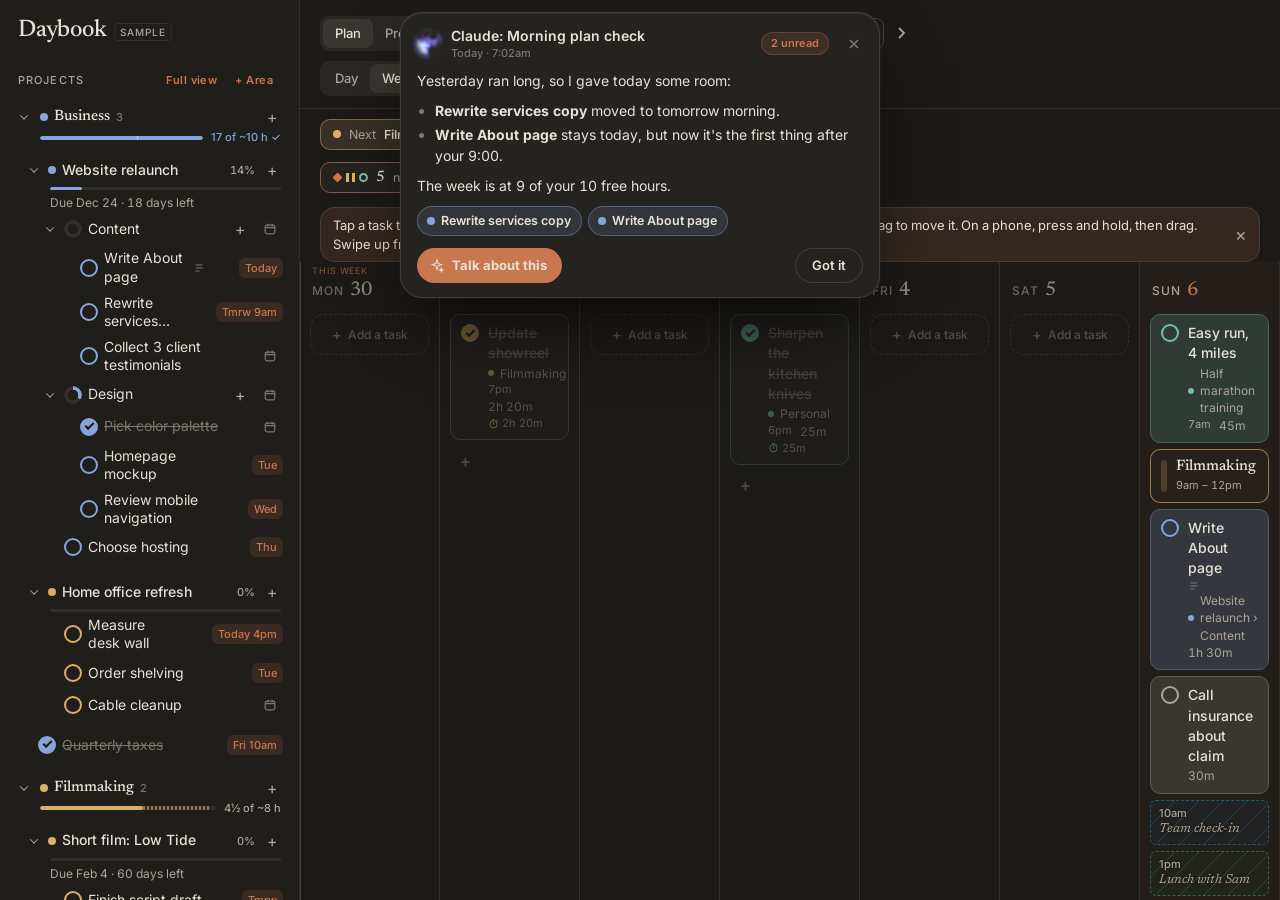
==== commit 89080eba: "Quiet cleanup prototype: hide game modes, drop light look, Now/Next block line, drag areas from phon" ====
--- a/index.html
+++ b/index.html
@@ -7,7 +7,6 @@
 <meta name="description" content="Projects, tasks and your calendar in one calm place.">
 <meta name="theme-color" content="#1C1A17">
 <meta name="color-scheme" content="dark light">
-<script>try{if(JSON.parse(localStorage.getItem('daybook-look'))==='paper'){document.documentElement.dataset.look='paper';document.querySelector('meta[name="theme-color"]').content='#F6F1E7'}}catch(e){}</script>
 <meta name="apple-mobile-web-app-capable" content="yes">
 <meta name="mobile-web-app-capable" content="yes">
 <meta name="apple-mobile-web-app-status-bar-style" content="black-translucent">
--- a/app.css
+++ b/app.css
@@ -403,6 +403,8 @@
   .dr-up svg{width:14px;height:14px}
   .dr-b{flex:1;min-height:0;overflow-y:auto;overscroll-behavior:contain;display:flex;flex-direction:column;gap:6px;padding:4px 14px 18px}
   .dr-area,.dr-sub{display:flex;align-items:center;gap:8px;font:600 10.5px/1 var(--f-body);letter-spacing:.1em;text-transform:uppercase;color:var(--muted);padding:14px 4px 4px}
+  .dr-blk{border:1px dashed color-mix(in srgb,var(--pc) 55%,transparent);border-radius:12px;padding:10px 12px;margin-top:10px;cursor:grab;user-select:none;-webkit-user-select:none;-webkit-touch-callout:none;color:var(--fg)}
+  .dr-blk small{margin-left:auto;font:500 11px/1 var(--f-body);letter-spacing:0;text-transform:none;color:var(--muted)}
   .dr-row{display:flex;align-items:center;gap:12px;min-height:52px;padding:9px 14px;border-radius:16px;background:color-mix(in srgb,var(--fg) 4.5%,transparent);border:1px solid var(--line);cursor:pointer;user-select:none;-webkit-user-select:none;-webkit-touch-callout:none}
   .dr-row .ring{width:20px;height:20px}
   .dr-ck{width:18px;height:18px;flex:none;border-radius:6px;border:1.5px solid color-mix(in srgb,var(--pc) 70%,var(--fg))}
@@ -500,6 +502,7 @@
 .acct{color:var(--muted);font-weight:500;overflow-wrap:anywhere}
 .sync.offline,.sync.error{color:var(--warn)}
 .foot-acts{display:flex;gap:14px;flex-wrap:wrap;margin-top:2px}
+.foot-set{display:flex;gap:14px;flex-wrap:wrap;margin-top:6px;padding-top:8px;border-top:1px solid var(--line)}
 .tip.warn{background:color-mix(in srgb,var(--warn) 14%,transparent)}
 /* Days gone by fade back, so today is where the plan comes into full strength. Anything left unchecked there
    (red outline) stays at full strength: it still needs dealing with. */
@@ -597,6 +600,7 @@
 body.quiet .qh::after{content:"";width:4px;height:4px;border-radius:50%;background:currentColor;opacity:.8}
 body.quiet .qh:hover,body.quiet.q-strip .qh{color:var(--muted)}
 body.quiet .q-only{display:grid}
+body.quiet .mh .min-btn{display:none} /* Quiet is home: leave it from Projects' settings or with Q */
 /* The header becomes a frosted strip that drops from the day's name */
 body.quiet .main>.mh{position:absolute;top:8px;left:50%;z-index:30;width:max-content;max-width:calc(100% - 24px);justify-content:center;gap:8px 12px;padding:7px 10px;border:1px solid var(--edge);border-radius:22px;
   background:var(--pop);backdrop-filter:blur(24px) saturate(1.2);-webkit-backdrop-filter:blur(24px) saturate(1.2);box-shadow:0 20px 50px -20px rgba(0,0,0,.85);
@@ -1221,6 +1225,12 @@
 .ny-marks{display:flex;gap:4px;align-items:center}
 @media (max-width:860px){.ny-line{align-self:stretch;margin:8px 16px 2px;max-width:none}.ny-line .ny-arr{margin-left:auto}}
 /* Quiet: just the marks and the count under the day name, centred */
+.now-line{display:flex;align-items:center;gap:8px;align-self:flex-start;margin:10px 20px 2px;padding:7px 12px;border:1px solid color-mix(in srgb,var(--pc) 45%,transparent);border-radius:10px;background:color-mix(in srgb,var(--pc) 10%,var(--panel));color:var(--muted);font-size:12.5px;line-height:1.2;max-width:calc(100% - 40px);flex:none;cursor:pointer}
+.now-line b{font-weight:600;color:var(--fg);white-space:nowrap;overflow:hidden;text-overflow:ellipsis;min-width:0}
+.now-line small{color:var(--faint);white-space:nowrap}
+.now-line.on .pdot{box-shadow:0 0 0 4px color-mix(in srgb,var(--pc) 25%,transparent)}
+.now-line .ny-arr{color:var(--faint)}
+body.quiet .now-line{align-self:center;margin:2px auto 6px}
 body.quiet .ny-line{align-self:center;margin:0 auto 6px;border-color:transparent;background:transparent;padding:4px 10px;font-size:11.5px}
 body.quiet .ny-line small,body.quiet .ny-line .ny-arr{display:none}
 body.quiet .ny-line b{font-size:13px}
@@ -1551,9 +1561,9 @@
 .td-rnd span{font-size:12.5px;color:#d9c9ae;font-variant-numeric:tabular-nums}
 .td-purse{display:flex;align-items:center;gap:6px;font-size:18px;font-weight:700;font-variant-numeric:tabular-nums;color:#ffd978}
 .td-purse i,.td-g i,.td-gold i,.td-chest i{display:inline-block;width:13px;height:13px;border-radius:50%;background:radial-gradient(circle at 35% 30%,#fff3b0,#f2c14e 45%,#a8701e)}
-.td-lane{position:absolute;left:0;top:0;right:0;bottom:150px;z-index:4;pointer-events:none;-webkit-mask-image:linear-gradient(to bottom,transparent 140px,#000 190px,#000 calc(100% - 40px),transparent);mask-image:linear-gradient(to bottom,transparent 140px,#000 190px,#000 calc(100% - 40px),transparent)}
+.td-lane{position:absolute;left:0;top:0;right:0;bottom:140px;z-index:4;pointer-events:none;-webkit-mask-image:linear-gradient(to bottom,transparent 140px,#000 190px,#000 calc(100% - 40px),transparent);mask-image:linear-gradient(to bottom,transparent 140px,#000 190px,#000 calc(100% - 40px),transparent)}
 .td-now{position:absolute;left:150px;right:6px;top:250px;border-top:2px dashed #ff5a3c;z-index:4;pointer-events:none}
-.td-now span{position:absolute;left:0;top:-17px;font-family:'Alegreya SC',serif;font-size:11px;letter-spacing:.08em;color:#ff7a5c}
+.td-now span{position:absolute;left:14px;top:-17px;font-family:'Alegreya SC',serif;font-size:11px;letter-spacing:.08em;color:#ff7a5c}
 .td-now span::before{content:"NOW"}
 .td-q{position:absolute;left:204px;width:176px;height:50px;box-sizing:border-box;display:flex;align-items:center;gap:4px;padding:0 8px 0 6px;pointer-events:auto;color:#3a2414;background:linear-gradient(180deg,#f3e4c4,#dcc497);border-radius:4px 7px 5px 6px;border:1px solid #8a5f33;border-left:4px solid var(--c);box-shadow:0 4px 0 #6a4422,0 8px 14px rgba(0,0,0,.55);transition:box-shadow .3s}
 .td-q.habit{background:linear-gradient(135deg,#f6edd8,#d7c6a4 45%,#efe2c4 55%,#cdb88e)}
@@ -1586,7 +1596,7 @@
 .td-bone .td-ck{width:18px;height:18px;border-color:#c07050;background:none}
 .td-bone .td-n{white-space:nowrap;overflow:hidden;text-overflow:ellipsis;display:block}
 .td-bone em{flex:none;font-style:normal;color:#ffd978;font-size:11.5px}
-.td-rounds{display:grid;grid-template-columns:repeat(3,minmax(0,1fr));gap:8px}
+.td-rounds{display:flex;gap:5px;justify-content:flex-end}
 .td-rd{display:flex;flex-direction:column;align-items:center;padding:6px 4px;border-radius:10px;background:rgba(40,20,26,.75);border:1px solid #4a2a30;line-height:1.15}
 .td-rd b{font-family:'Alegreya SC',serif;font-size:13px}
 .td-rd small{font-size:12px;color:#cdbca0;font-variant-numeric:tabular-nums}
@@ -1595,7 +1605,7 @@
 .td-rd.lost{background:rgba(70,16,14,.8);border-color:#8a2a20}.td-rd.lost small{color:#ff9a7a}
 .td-rd.none{opacity:.55}
 .td-add{position:absolute;right:12px;bottom:calc(100% - 100%);z-index:6}
-.td-host .td-add{position:absolute;left:50%;transform:translateX(-50%);bottom:auto;top:58px;width:min(360px,92%)}
+.td-host .td-add{position:absolute;left:50%;transform:translateX(-50%);bottom:auto;top:78px;width:min(360px,92%)}
 .td-host .td-add .ladd{margin-left:auto;display:flex;width:auto;padding:4px 12px;border-radius:999px;background:rgba(243,228,196,.14);color:#f3e4c4;border:1px solid rgba(243,228,196,.3);font-size:13px}
 .td-banner{position:absolute;left:50%;top:140px;transform:translateX(-50%);z-index:7;padding:10px 18px;border-radius:12px;background:#f3e4c4;color:#3a2414;display:flex;flex-direction:column;align-items:center;box-shadow:0 10px 30px rgba(0,0,0,.6);animation:td-pop .4s ease}
 .td-banner b{font-family:'Alegreya SC',serif;font-size:18px}.td-banner.lost{background:#5a1a16;color:#ffd8c8}
@@ -1619,3 +1629,507 @@
 .td-coin{position:absolute;width:12px;height:12px;border-radius:50%;z-index:9;pointer-events:none;background:radial-gradient(circle at 35% 30%,#fff3b0,#f2c14e 45%,#a8701e);box-shadow:0 0 8px rgba(255,200,90,.7)}
 .td-flash{position:absolute;inset:0;z-index:7;pointer-events:none;opacity:0;background:radial-gradient(circle at 230px 210px,rgba(255,160,60,.55),transparent 60%)}
 @media (prefers-reduced-motion:reduce){.td-q.saved,.td-q.chomp,.td-vc,.td-vc li,.td-banner{animation-duration:.01s}}
+
+/* Task Dragon, cards: the hand, his swoops and mark, the free arrows and the lock */
+.td-hud{height:64px;align-items:flex-start;padding-top:8px}
+.td-hr{display:flex;flex-direction:column;align-items:flex-end;gap:6px}
+.td-sw{font-size:11.5px;color:#ff9a7a}
+.td-pip{width:22px;height:6px;border-radius:3px;background:rgba(243,228,196,.25)}
+.td-pip.won{background:#f2c14e}.td-pip.lost{background:#c0442a}.td-pip.none{background:rgba(243,228,196,.1)}.td-pip.live{outline:1.5px solid #f2c14e;outline-offset:1px}
+.td-hand{position:relative;height:90px}
+.td-card{position:absolute;bottom:0;left:calc(50% - 54px + var(--off) * var(--sp,114px));width:108px;height:86px;box-sizing:border-box;padding:6px 8px;display:flex;flex-direction:column;gap:4px;text-align:left;cursor:pointer;color:#3a2414;background:linear-gradient(175deg,#efe0bf,#cdb183);border:0;border-radius:8px;box-shadow:0 10px 20px rgba(0,0,0,.6),inset 0 0 0 3px #f8efda,inset 0 0 0 4px #8a5f33;transform:translateY(calc(var(--off) * var(--off) * 5px)) rotate(calc(var(--off) * 4deg));transition:transform .25s,opacity .3s,filter .3s;font:inherit}
+.td-card b{font-family:'Alegreya SC',serif;font-size:13.5px;color:#8a2414}
+.td-card span{font-size:10.5px;line-height:1.15}
+.td-card.sel{transform:translateY(-18px) rotate(0);box-shadow:0 0 0 2px #f2c14e,0 14px 28px rgba(0,0,0,.7),inset 0 0 0 3px #f8efda}
+.td-card.used{opacity:.3;filter:grayscale(1);cursor:default}
+.td-aim{display:flex;align-items:center;justify-content:space-between;gap:8px;padding:6px 10px;border-radius:10px;background:rgba(156,196,255,.18);border:1px solid rgba(156,196,255,.5);font-size:13px;color:#dbe8ff}
+.td-aim button{border:0;background:none;color:#9cc4ff;font:600 13px 'Alegreya Sans',sans-serif;cursor:pointer}
+.td-q.aimable{outline:2px dashed #9cc4ff;outline-offset:2px;cursor:crosshair}
+.td-q.marked{border-color:#b4301c;box-shadow:0 4px 0 #8a2414,0 0 12px rgba(255,80,40,.4)}
+.td-q.shielded{border-color:#6a8cc8}
+.td-tag.mk{color:#a8220c;opacity:1;font-weight:700}.td-tag.sh{color:#2a4a8a;opacity:1;font-weight:700}.td-tag.bt{color:#7a4a00;opacity:1;font-weight:700}
+.td-mv{display:flex;flex-direction:column;margin-left:2px}
+.td-mv button{border:0;background:none;padding:0 2px;font-size:9px;line-height:12px;color:#8a5f33;cursor:pointer}
+.td-mv button:hover{color:#3a2414}
+.td-lock{width:8px;height:10px;margin-right:3px;vertical-align:-1px;color:#8a5f33}
+.td-banner.card{background:#dfe8ff;color:#1a2a4a}
+
+/* Task Dragon, dawn: the morning look, Market, packs, charms, days off, curses */
+.td-dawn{position:absolute;inset:0;z-index:10;display:flex;justify-content:center;align-items:flex-start;padding:14px 14px 20px;overflow-y:auto;background:rgba(10,6,12,.55);overscroll-behavior:contain}
+.td-dc{max-width:362px;gap:7px}
+.td-dc h3{margin:8px 0 0;font:700 15px 'Alegreya SC',serif;display:flex;flex-wrap:wrap;align-items:baseline;gap:6px}
+.td-dc h3 small{font:400 12px 'Alegreya Sans',sans-serif;letter-spacing:0;color:#7a5530;display:inline-flex;align-items:center;gap:3px}
+.td-q1{font-style:italic;color:#5a2414}
+.td-facts{list-style:none;margin:0;padding:0;display:flex;flex-direction:column;gap:3px;font-size:13.5px}
+.td-facts li{padding-left:12px;position:relative}.td-facts li::before{content:'';position:absolute;left:2px;top:7px;width:4px;height:4px;border-radius:50%;background:#8a5f33}
+.td-facts li.cu{color:#7a1a10}.td-facts li.ok{color:#2a5a20}
+.td-its{display:flex;flex-direction:column;gap:6px}
+.td-it{display:flex;align-items:center;gap:8px;padding:7px 9px;border-radius:10px;background:rgba(255,255,255,.4);box-shadow:inset 0 0 0 1px rgba(138,95,51,.35)}
+.td-it.charm{background:rgba(242,193,78,.25)}
+.td-it>div{flex:1;min-width:0;display:flex;flex-direction:column}
+.td-it small{font-size:10.5px}.td-it small em{font-style:normal;font-variant:normal;text-transform:none;letter-spacing:0;opacity:.75}
+.td-it b{font:700 14px 'Alegreya SC',serif;color:#8a2414}.td-it span{font-size:12px;line-height:1.25}
+.td-it .td-btn{margin:0;flex:none;display:inline-flex;align-items:center;gap:4px;padding:6px 12px;font-size:13px}
+.td-btn:disabled{opacity:.4;cursor:default}
+.td-btn.go{align-self:stretch;margin-top:10px;padding:11px;font-size:15px;text-align:center;justify-content:center}
+.td-btn.td-gh{background:none;color:#3a2414;box-shadow:inset 0 0 0 1.5px #3a2414}
+.td-c{display:inline-block;width:11px;height:11px;border-radius:50%;background:radial-gradient(circle at 35% 30%,#fff3b0,#f2c14e 45%,#a8701e)}
+.td-chs{display:flex;flex-wrap:wrap;gap:6px}
+.td-chs button{flex:1 1 140px;text-align:left;display:flex;flex-direction:column;padding:6px 9px;border-radius:10px;border:1.5px dashed #8a5f33;background:none;color:#3a2414;font:inherit;cursor:pointer}
+.td-chs button[aria-pressed=true]{border-style:solid;background:rgba(242,193,78,.45)}
+.td-chs b{font:700 13px 'Alegreya SC',serif}.td-chs span{font-size:11px;line-height:1.2}
+.td-offs{display:flex;gap:6px}
+.td-offs button{flex:1;display:flex;flex-direction:column;align-items:center;padding:7px 4px;border-radius:10px;border:1px solid #8a5f33;background:rgba(255,255,255,.3);color:#3a2414;font:600 13px 'Alegreya Sans',sans-serif;cursor:pointer}
+.td-offs button small{font:400 10.5px 'Alegreya Sans',sans-serif;letter-spacing:0}
+.td-offs button:disabled{opacity:.45;cursor:default}
+.td-dm{font-size:12.5px!important;color:#6a4422}
+.td-pill{position:absolute;right:14px;top:48px;z-index:6;display:flex;align-items:baseline;gap:5px;padding:4px 11px;border-radius:999px;border:1px solid rgba(242,193,78,.6);background:rgba(30,18,14,.75);color:#ffd978;font:inherit;font-size:12px;cursor:pointer}
+.td-pill b{font-family:'Alegreya SC',serif;font-size:13px}.td-pill span{color:#d9c9ae}
+.td-cu{font-size:11.5px;color:#c9a0ff}
+.td-tag.cu{color:#5a2a8a;opacity:1;font-weight:700}
+.td-q.fog{filter:saturate(.2) brightness(.75);background:repeating-linear-gradient(135deg,#bcb3a4 0 8px,#ada392 8px 16px)}
+.td-q.fog .td-g{opacity:.4}
+.td-card.comeback{background:linear-gradient(175deg,#dff0d0,#a8c890)}
+.td-box{display:flex;align-items:center;gap:8px;padding:6px 10px;border-radius:10px;background:rgba(242,193,78,.4);font-size:14px}
+.td-box i{width:18px;height:14px;border-radius:3px 3px 2px 2px;background:linear-gradient(#a8701e 0 40%,#7a4a10 40%);box-shadow:inset 0 0 0 1.5px #3a2414}
+.td-dc .td-facts li{display:block;padding:0 0 0 12px;background:none;animation:none;font-size:13.5px}
+.td-dawning .td-add{display:none}
+.td-dc.still{animation:none}
+
+/* Task Dragon, goal dragons: the Dragons button and panel, his page, boss days */
+.td-drg{position:absolute;left:14px;top:96px;z-index:6;padding:4px 11px;border-radius:999px;border:1px solid rgba(243,228,196,.35);background:rgba(30,18,14,.7);color:#f3e4c4;font:600 12.5px 'Alegreya Sans',sans-serif;cursor:pointer}
+.td-lair{z-index:11}
+.td-gl{display:flex;flex-direction:column;gap:6px}
+.td-gi{display:flex;align-items:center;gap:10px;padding:7px 10px;border-radius:12px;border:0;background:rgba(255,255,255,.4);box-shadow:inset 0 0 0 1px rgba(138,95,51,.35);color:#3a2414;font:inherit;text-align:left;cursor:pointer}
+.td-gi span{display:flex;flex-direction:column;min-width:0}.td-gi b{font:700 15px 'Alegreya SC',serif}.td-gi small{font:400 12px 'Alegreya Sans',sans-serif;letter-spacing:0;color:#6a4422}
+.td-gi.tamed{background:rgba(242,193,78,.35)}.td-gi.escaped{opacity:.7}
+.td-pt{flex:none;width:38px;height:38px;border-radius:50%;background:radial-gradient(circle at 62% 38%,#ffd27a 0 4px,transparent 5px),radial-gradient(circle at 40% 70%,#3a0f12 0 6px,transparent 7px),radial-gradient(circle at 50% 50%,#c0442a,#5a1612 70%);box-shadow:inset 0 0 0 2px #3a2414;filter:hue-rotate(var(--h,0deg))}
+.td-pt.big{width:64px;height:64px}
+.td-pt.escaped{filter:hue-rotate(var(--h,0deg)) grayscale(.8) opacity(.6)}
+.td-gh{display:flex;align-items:center;gap:12px}.td-gh h2{font-size:24px}.td-gh p{font-size:13.5px}
+.td-st{font:700 13px 'Alegreya SC',serif!important;color:#7a4a00}.td-st.escaped{color:#7a1a10}.td-st.tamed{color:#2a5a20}
+.td-wl{display:flex;align-items:center;gap:8px;font-size:13px}
+.td-wl b{font:700 13.5px 'Alegreya SC',serif;flex:none;max-width:45%;overflow:hidden;text-overflow:ellipsis;white-space:nowrap}
+.td-bar{flex:1;height:8px;border-radius:4px;background:rgba(58,36,20,.15);overflow:hidden}.td-bar i{display:block;height:100%;background:linear-gradient(90deg,#c0442a,#ff8a3a);border-radius:4px}
+.td-acts{display:flex;flex-wrap:wrap;gap:6px}.td-acts .td-btn{margin:0}
+.td-btn.td-gh2{background:none;color:#3a2414;box-shadow:inset 0 0 0 1.5px #3a2414}
+.td-back{border:0;background:none;padding:0;color:#8a5f33;font:inherit;cursor:pointer}
+.td-hatch{flex-wrap:wrap}.td-hatch button{flex:1 1 45%}
+.td-q.boss{border-color:#7a1a10;box-shadow:0 4px 0 #5a1010,0 0 16px rgba(255,60,20,.5)}
+
+/* Task Dragon, the long game: tabs, War Table, Realm Map, Lair */
+.td-tabs{display:flex;gap:4px;padding:3px;border-radius:999px;background:rgba(58,36,20,.12);align-self:stretch}
+.td-tabs button{flex:1;padding:6px 4px;border:0;border-radius:999px;background:none;color:#6a4422;font:600 12.5px 'Alegreya Sans',sans-serif;cursor:pointer;white-space:nowrap}
+.td-tabs button[aria-pressed=true]{background:#3a2414;color:#f3e4c4}
+.td-bar.over i{background:linear-gradient(90deg,#a8220c,#ff3a1a)}
+.td-wk{display:grid;grid-template-columns:repeat(auto-fill,minmax(96px,1fr));gap:6px}
+.td-wd{display:flex;flex-direction:column;align-items:flex-start;gap:1px;padding:7px 8px;border-radius:10px;border:0;background:rgba(255,255,255,.4);box-shadow:inset 0 0 0 1px rgba(138,95,51,.35);color:#3a2414;font:inherit;font-size:12.5px;text-align:left;cursor:pointer}
+.td-wd.td-here{box-shadow:inset 0 0 0 2px #8a2414}
+.td-wd b{font:700 14px 'Alegreya SC',serif}.td-wd small{font:400 11px 'Alegreya Sans',sans-serif;letter-spacing:0;color:#7a5530}
+.td-wd em{font-style:normal;color:#2a5a20}
+.td-dm2{color:#6a4422;font-size:11.5px}
+.td-boss{font-style:normal;font-weight:700;color:#a8220c}
+.td-pts{display:flex;gap:2px;min-height:4px}.td-pts .td-pt{width:18px;height:18px;box-shadow:inset 0 0 0 1.5px #3a2414}
+.td-map{display:grid;grid-template-columns:repeat(3,1fr);gap:5px;padding:8px;border-radius:12px;background:radial-gradient(circle at 30% 30%,rgba(120,150,80,.35),transparent 60%),radial-gradient(circle at 80% 70%,rgba(80,110,140,.3),transparent 55%),rgba(138,95,51,.15);box-shadow:inset 0 0 0 1.5px rgba(58,36,20,.4)}
+.td-mo{min-height:70px;padding:5px;border-radius:8px;background:rgba(255,248,230,.55);display:flex;flex-direction:column;gap:3px}
+.td-mo.empty{background:rgba(255,248,230,.28)}
+.td-mo.td-here{box-shadow:inset 0 0 0 2px #8a2414}
+.td-mo>small{font:700 11px 'Alegreya SC',serif;letter-spacing:.06em}
+.td-mo>div{display:flex;flex-wrap:wrap;gap:3px;align-items:center;flex:1}
+.td-tree{width:16px;height:16px;margin:auto;opacity:.45;background:radial-gradient(circle at 50% 35%,#4a6a30 0 6px,transparent 7px),linear-gradient(#5a3a1a,#5a3a1a) 50% 100%/2px 6px no-repeat}
+.td-rl{display:flex;flex-direction:column;align-items:center;gap:1px;border:0;background:none;padding:0;color:#3a2414;font:inherit;cursor:pointer;max-width:100%}
+.td-rl .td-pt{width:28px;height:28px}.td-rl small{font:600 10px 'Alegreya Sans',sans-serif;letter-spacing:0;max-width:56px;overflow:hidden;text-overflow:ellipsis;white-space:nowrap}
+.td-rl.tamed .td-pt{box-shadow:inset 0 0 0 2px #f2c14e,0 0 8px rgba(242,193,78,.8)}
+.td-rw{display:flex;flex-wrap:wrap;gap:10px}
+.td-den{position:relative;min-height:120px;padding:14px 10px 30px;border-radius:12px;background:linear-gradient(#2a1a14,#1a0e0a);display:flex;flex-wrap:wrap;gap:10px;align-items:flex-end;justify-content:center;overflow:hidden}
+.td-den p{color:#d9c9ae;font-size:13.5px;text-align:center;position:relative;z-index:1}
+.td-pile{position:absolute;left:-10%;right:-10%;bottom:-30px;height:60px;border-radius:50%;background:radial-gradient(ellipse at 50% 30%,#ffdc7a,#c98a2a 50%,#4a2a10)}
+.td-tamed{position:relative;z-index:1;display:flex;flex-direction:column;align-items:center;border:0;background:none;color:#f3e4c4;font:inherit;cursor:pointer;animation:td-doze 4s ease-in-out infinite;animation-delay:calc(var(--i) * -.7s)}
+.td-tamed small{font:700 11px 'Alegreya SC',serif}
+@keyframes td-doze{50%{transform:translateY(-3px) rotate(-2deg)}}
+.td-tro{list-style:none;margin:0;padding:0;display:grid;grid-template-columns:repeat(3,1fr);gap:6px}
+.td-tro li{display:flex;flex-direction:column;padding:6px 8px;border-radius:10px;background:rgba(255,255,255,.4)}
+.td-tro b{font:700 18px 'Alegreya SC',serif;color:#7a4a00}.td-tro small{font:400 11px 'Alegreya Sans',sans-serif;letter-spacing:0;color:#6a4422}
+@media (prefers-reduced-motion:reduce){.td-tamed{animation:none}}
+.td-dc .td-tro li{animation:none}
+.td-dc>.td-bar{display:block;flex:none;min-height:8px}
+
+/* Task Dragon, the time behind the quests: half-hour lines, named hours, round ends and bedtime; compact cards; scroll ahead */
+.td-stage{touch-action:none}.td-dawn{touch-action:pan-y}
+.td-q{height:42px;padding:0 7px 0 6px}
+.td-q .td-ck{width:20px;height:20px}
+.td-n b{font-size:13.5px;line-height:1.1}
+.td-r1{line-height:1.1}
+.td-ruler{position:absolute;inset:0;pointer-events:none}
+.td-tk{position:absolute;left:150px;right:4px;top:0;height:0;border-top:1px dashed rgba(243,228,196,.08)}
+.td-tk.hr{border-top:1px solid rgba(243,228,196,.16)}
+.td-tk span{position:absolute;left:2px;top:-8px;font:600 10.5px 'Alegreya Sans',sans-serif;color:rgba(243,228,196,.6);font-variant-numeric:tabular-nums;letter-spacing:.02em;white-space:nowrap;text-shadow:0 1px 2px #000}
+.td-tk.end{border-top:1px solid rgba(242,193,78,.45)}.td-tk.end span{color:#f2c14e;left:2px;top:-15px;font-family:'Alegreya SC',serif;font-size:10.5px}
+.td-tk.bed{border-top:2px solid rgba(156,196,255,.5)}.td-tk.bed span{color:#9cc4ff;top:-15px;font-family:'Alegreya SC',serif}
+.td-back2{position:absolute;left:14px;top:136px;z-index:6;padding:4px 11px;border-radius:999px;border:1px solid rgba(255,90,60,.6);background:rgba(30,18,14,.85);color:#ffb39c;font:600 12px 'Alegreya Sans',sans-serif;cursor:pointer}
+.td-say{width:146px}
+.td-tk{left:150px}.td-tk span,.td-tk.end span,.td-tk.bed span{left:14px;top:-7px;font-size:10.5px}
+
+/* Task Dragon, clear rules: card labels, the yes step before a plan change, undo, How it works */
+.td-card span{font-size:10px;line-height:1.12}
+.td-card small{margin-top:auto;font:700 9.5px 'Alegreya Sans',sans-serif;letter-spacing:.04em;text-transform:uppercase;color:#6a4422;opacity:.75}
+.td-card small.pl{color:#a8220c;opacity:1}
+.td-aim.ask{flex-direction:column;align-items:stretch;gap:6px;background:rgba(243,228,196,.95);border-color:#8a5f33;color:#3a2414;font-size:13.5px}
+.td-aim.ask b{font-family:'Alegreya SC',serif}
+.td-aim-b{display:flex;justify-content:flex-end;gap:8px}
+.td-aim.ask button{padding:6px 14px;border-radius:999px;color:#3a2414;box-shadow:inset 0 0 0 1.5px #3a2414}
+.td-aim.ask button.go{background:#3a2414;color:#f3e4c4;box-shadow:none}
+.td-banner .td-btn{align-self:center;margin-top:6px;padding:5px 14px;font-size:13px}
+.td-help{position:absolute;left:14px;top:128px;z-index:6;width:26px;height:26px;border-radius:50%;border:1px solid rgba(243,228,196,.35);background:rgba(30,18,14,.7);color:#f3e4c4;font:700 13px 'Alegreya Sans',sans-serif;cursor:pointer;padding:0}
+/* Task Dragon quick hit: strike when his eye flashes, flick the coins, the combo meter */
+.td-hit{position:absolute;inset:0;z-index:12;touch-action:none;cursor:pointer}
+.td-hp{position:absolute;left:50%;bottom:170px;transform:translateX(-50%);white-space:nowrap;margin:0;padding:6px 10px;border-radius:10px;background:rgba(20,8,10,.82);border:1px solid #f2c14e;color:#ffe9a8;font:700 13px/1.25 'Alegreya SC',serif;letter-spacing:.03em;text-align:center;animation:td-pop .3s ease}
+
+.td-pile{position:absolute;width:68px;height:52px;animation:td-pop .35s ease}
+.td-pile i{position:absolute;width:18px;height:11px;border-radius:50%;background:radial-gradient(circle at 35% 30%,#fff3b0,#f2c14e 45%,#a8701e);box-shadow:0 1px 0 #6a4010}
+.td-pile i:nth-child(1){left:4px;top:34px}.td-pile i:nth-child(2){left:22px;top:36px}.td-pile i:nth-child(3){left:40px;top:34px}.td-pile i:nth-child(4){left:12px;top:25px}.td-pile i:nth-child(5){left:31px;top:25px}.td-pile i:nth-child(6){left:21px;top:15px}.td-pile i:nth-child(7){left:46px;top:22px}
+.td-pile::after{content:"";position:absolute;inset:-14px;border-radius:50%;border:2px dashed rgba(255,217,120,.6);animation:td-spin 4s linear infinite}
+@keyframes td-spin{to{rotate:360deg}}
+.td-popx{position:absolute;left:50%;top:200px;z-index:13;transform:translateX(-50%);display:flex;flex-direction:column;align-items:center;pointer-events:none;color:#ffe08a;text-shadow:0 2px 6px rgba(0,0,0,.8);animation:td-rise 1.6s ease forwards}
+.td-popx b{font:700 22px/1.1 'Alegreya SC',serif}.td-popx span{font-size:15px;font-weight:700}
+@keyframes td-rise{0%{opacity:0;translate:0 12px;scale:.8}15%{opacity:1;translate:0 0;scale:1.05}75%{opacity:1}100%{opacity:0;translate:0 -30px}}
+.td-combo{position:absolute;right:12px;top:110px;z-index:6;min-width:120px;padding:5px 9px 7px;border-radius:10px;background:rgba(60,34,8,.85);border:1px solid #f2c14e;color:#ffe08a;display:flex;flex-direction:column;line-height:1.15;pointer-events:none}
+.td-combo b{font:700 14px 'Alegreya SC',serif}.td-combo span{font-size:11.5px;color:#e8d4a8}
+.td-combo i{position:absolute;left:8px;right:8px;bottom:3px;height:2px;border-radius:2px;background:linear-gradient(90deg,#f2c14e calc(var(--p)*100%),rgba(242,193,78,.2) 0)}
+@media (prefers-reduced-motion:reduce){.td-popx,.td-pile,.td-pile::after{animation-duration:.01s}}
+
+/* Task Dragon, layout A2: his talk sits right of his eye, above his snout; your cards are tucked tips along the bottom
+   that rise and fan out big when tapped */
+.td-say,.td-say{left:auto;right:12px;top:116px;width:auto;max-width:178px;min-width:150px;border-radius:14px 14px 14px 4px}
+.td-say::before{left:-7px;top:auto;bottom:10px;width:14px;height:14px;transform:rotate(45deg)}
+.td-say span{display:-webkit-box;-webkit-box-orient:vertical;-webkit-line-clamp:4;overflow:hidden}
+.td-foot{padding-bottom:0}
+.td-hand{height:62px;position:relative}
+.td-card{left:calc(50% - 56px + var(--off) * var(--sp,112px));bottom:auto;top:6px;width:112px;height:200px;padding:9px 10px;gap:6px;border-radius:12px;
+  transform:translateY(calc(var(--ao) * 9px)) rotate(calc(var(--off) * 7deg));transform-origin:50% 30%;
+  background:linear-gradient(170deg,#fff3d6,#e6cf9e 60%,#cdb07a);box-shadow:0 -4px 16px rgba(0,0,0,.55),inset 0 0 0 3px #8a5f33;
+  transition:left .3s cubic-bezier(.2,.8,.3,1),top .3s cubic-bezier(.2,.8,.3,1),width .3s,height .3s,transform .3s cubic-bezier(.2,.8,.3,1),opacity .3s,filter .3s}
+.td-card b{font-size:15px;line-height:1.05}
+.td-card .td-art{display:flex;align-items:center;justify-content:center;flex:none;height:0;opacity:0;border-radius:8px;font-style:normal;font:700 32px 'Alegreya SC',serif;color:#fff2c0;
+  background:radial-gradient(circle at 50% 60%,#ffcf70,#c0501c 55%,#3a0f12);box-shadow:inset 0 0 0 2px rgba(0,0,0,.25);transition:height .3s,opacity .3s}
+.td-card span,.td-card small{opacity:0;transition:opacity .2s}
+.td-card.sel{transform:translateY(-14px) rotate(0);box-shadow:0 0 0 2px #f2c14e,0 -6px 22px rgba(0,0,0,.7),inset 0 0 0 3px #8a5f33}
+.td-card.used{opacity:.45}
+.td-fanbg{position:absolute;inset:0;z-index:7;border:0;padding:0 0 calc(64px) ;margin:0;cursor:pointer;background:linear-gradient(rgba(8,4,8,.25),rgba(8,4,8,.78) 55%);animation:td-fade .25s;display:flex;align-items:flex-end;justify-content:center}
+.td-fanbg[hidden]{display:none}
+.td-fanbg span{font:500 13px 'Alegreya Sans',sans-serif;color:#e8d4a8;padding:0 16px 14px;text-align:center}
+@keyframes td-fade{from{opacity:0}}
+.td-fanned .td-foot{z-index:8;background:none;pointer-events:none}
+.td-fanned .td-foot .td-hand{pointer-events:auto}
+.td-fanned .td-belly,.td-fanned .td-aim{visibility:hidden}
+.td-fanned .td-card{left:calc(50% - 75px + var(--off) * var(--fs,112px));top:-290px;width:150px;height:232px;padding:12px 12px 11px;gap:8px;
+  transform:translateY(calc(var(--ao) * var(--ao) * 26px)) rotate(calc(var(--off) * 7deg));box-shadow:0 14px 30px rgba(0,0,0,.65),inset 0 0 0 3px #8a5f33}
+.td-fanned .td-card b{font-size:19px}
+.td-fanned .td-card .td-art{height:72px;opacity:1}
+.td-fanned .td-card span{opacity:1;font-size:12.5px;line-height:1.28}
+.td-fanned .td-card small{opacity:1}
+.td-fanned .td-card:hover:not(:disabled){filter:brightness(1.06)}
+.td-fanned .td-card.used{filter:grayscale(1);opacity:.5}
+.td-stage{overflow:clip}
+.td-host:has(.td-fanned) .td-add,.td-fanned .td-pill,.td-fanned .td-back2{visibility:hidden}
+.td-fanned .td-card{left:calc(50% - 70px + var(--off) * var(--fs,122px));width:140px}
+/* his talk sits down the left gutter, under his head, so his face stays clear; tail points up at him */
+.td-say,.td-say{left:12px;right:auto;top:calc(var(--lane-y,340px) + 30px);width:146px;min-width:0;max-width:none;border-radius:4px 14px 14px 14px}
+.td-say::before{left:22px;top:-7px;bottom:auto}
+.td-say span{-webkit-line-clamp:6}
+.td-today{position:absolute;left:50%;bottom:12px;transform:translateX(-50%);display:flex;align-items:center;gap:10px;white-space:nowrap;padding:8px 8px 8px 14px;border-radius:999px;border:1px solid rgba(242,193,78,.55);background:rgba(30,18,14,.88);color:#e8d4a8;font:500 13px 'Alegreya Sans',sans-serif;cursor:pointer}
+.td-today b{padding:5px 12px;border-radius:999px;background:#f2c14e;color:#2a160c;font:700 13px 'Alegreya Sans',sans-serif}
+
+/* Task Dragon as the whole app on a phone: the Daybook header, needs line and tab bar step aside; a bar of rooms
+   floats over the top of the cave (Lair · Fight · War Table · Map · Ledger) and a sideways swipe walks between them */
+.td-rooms,.td-date,.td-ny{display:none}
+body.td-shell #main>.mh,body.td-shell #main>.qh,body.td-shell #main>.ny-line,body.td-shell .tabs,body.td-shell .qgrab{display:none!important}
+body.td-shell .td-rooms{position:absolute;left:0;right:0;top:4px;z-index:13;display:flex;justify-content:center;gap:2px;padding:0 6px}
+.td-rooms button{position:relative;padding:6px 8px 9px;border:0;background:none;color:rgba(243,228,196,.55);font:700 12.5px 'Alegreya SC',serif;letter-spacing:.04em;cursor:pointer;white-space:nowrap;text-shadow:0 1px 3px #000}
+.td-rooms button::after{content:"";position:absolute;left:50%;bottom:2px;width:5px;height:3px;margin-left:-2.5px;border-radius:2px;background:rgba(243,228,196,.3);transition:width .2s,margin .2s,background .2s}
+.td-rooms button[aria-current=true]{color:#ffe08a}
+.td-rooms button[aria-current=true]::after{width:20px;margin-left:-10px;background:#f2c14e}
+body.td-shell .td-hud{top:30px;height:auto;background:none}
+body.td-shell .td-stage::before{content:"";position:absolute;left:0;right:0;top:0;height:120px;z-index:4;pointer-events:none;background:linear-gradient(rgba(10,6,12,.85) 25%,transparent)}
+body.td-shell .td-date{display:flex;align-items:center;gap:2px;margin:0 0 2px -6px;pointer-events:auto}
+.td-date button{padding:2px 6px;border:0;background:none;color:#f3e4c4;font:700 15px 'Alegreya SC',serif;cursor:pointer}
+.td-date button:not(.td-dt){color:#f2c14e;font-size:18px;line-height:1}
+body.td-shell .td-rnd b{font-size:12.5px;color:#e8d4a8}
+body.td-shell .td-drg{display:none}
+body.td-shell .td-pill{top:96px}
+body.td-shell .td-host .td-add{top:126px}
+body.td-shell .td-help{top:150px}
+body.td-shell .td-back2{top:186px}
+body.td-shell .td-ny{display:block;position:absolute;left:12px;top:116px;z-index:6}
+.td-ny .ny-line{margin:0;padding:4px 10px;border-radius:999px;background:rgba(30,18,14,.8);border:1px solid rgba(255,120,90,.45);font-size:12px;gap:5px}
+.td-ny .ny-line small,.td-ny .ny-line .ny-arr{display:none}
+body.td-shell .td-lair{top:40px;border-radius:0}
+
+.cave-back{position:fixed;left:50%;transform:translateX(-50%);bottom:calc(92px + env(safe-area-inset-bottom,0px));z-index:40;padding:9px 16px;border-radius:999px;border:1px solid #c99a3a;background:#2a160e;color:#ffe08a;font:700 14px 'Alegreya SC',serif;box-shadow:0 8px 20px rgba(0,0,0,.45);cursor:pointer}
+body.td-shell .td-dawning .td-ny{display:none}
+/* the cave's Sound on/off, beside your gold */
+.td-prow{display:flex;align-items:center;gap:10px}
+.td-snd{pointer-events:auto;width:30px;height:30px;display:grid;place-items:center;padding:0;border-radius:50%;border:1px solid rgba(243,228,196,.3);background:rgba(30,18,14,.6);color:#f3e4c4;cursor:pointer}
+.td-snd[aria-pressed=false]{color:rgba(243,228,196,.5)}
+
+/* The Fight's top stays clear of his face: just the rooms and the day, centred. The round meter, your gold and the
+   buttons sit in the foot, right above your cards. */
+.td-hud{justify-content:center}
+body.td-shell .td-date{margin:0}
+.td-tools{position:relative;display:flex;justify-content:space-between;align-items:center;gap:8px;min-height:28px}
+.td-tl,.td-tr{display:flex;align-items:center;gap:6px;min-width:0}
+.td-tools .td-pill,.td-tools .td-drg,.td-tools .td-help{position:static}
+body.td-shell .td-tools .td-ny,body.td-shell .td-dawning .td-tools .td-ny{display:block;position:static;min-width:0}
+.td-tools .td-add,.td-host .td-tools .td-add{position:static;transform:none;width:auto}
+.td-tools .td-add .ladd{padding:3px 10px;font-size:12.5px;white-space:nowrap}
+.td-tools .ny-line{white-space:nowrap}
+.td-host .td-tools .td-addslot .td-add:has(form){position:absolute;left:0;right:0;top:auto;width:auto;bottom:calc(100% + 8px);z-index:9}
+.td-tools .td-purse{font-size:16px}
+.td-fanned .td-tools,.td-fanned .td-rnd{visibility:hidden}
+/* the round meter: gold fills from the left as you keep quests, red eats in from the right, the notch is what you need */
+.td-rnd{display:block}
+.td-rbs{display:flex;gap:7px;align-items:flex-end}
+.td-rb{flex:1;min-width:0;display:flex;flex-direction:column;gap:4px}
+.td-rb.big{flex:3.2}
+.td-rb small{display:flex;justify-content:space-between;gap:6px;white-space:nowrap;overflow:hidden;font:700 11px 'Alegreya SC',serif;letter-spacing:.05em;color:#cdbca0;text-shadow:0 1px 3px #000}
+.td-rb.big small{font-size:13.5px;color:#ffe08a}
+.td-rb small em{font:500 11.5px 'Alegreya Sans',sans-serif;font-style:normal;letter-spacing:0;color:#e8d4a8;font-variant-numeric:tabular-nums}
+.td-rb.big small em{font-size:12.5px}
+.td-rb.won small em{color:#ffe08a}.td-rb.lost small em{color:#ff9a7a}.td-rb.none{opacity:.5}
+.td-bar2{position:relative;display:block;height:8px;border-radius:5px;background:rgba(10,4,4,.8);box-shadow:inset 0 1px 2px #000,0 0 0 1px rgba(201,154,58,.55)}
+.td-rb.big .td-bar2{height:14px;border-radius:8px;box-shadow:inset 0 1px 3px #000,0 0 0 1.5px #c99a3a,0 0 12px rgba(242,193,78,.22)}
+.td-bar2 i{position:absolute;top:0;bottom:0;border-radius:inherit;transition:width .6s cubic-bezier(.2,.8,.3,1)}
+.td-bar2 .k{left:0;background:linear-gradient(#fff0a8,#f2c14e 45%,#a8701e)}
+.td-bar2 .l{right:0;background:linear-gradient(#ff8a6a,#c0442a 50%,#6a1a12)}
+.td-bar2 u{position:absolute;top:-3px;bottom:-3px;width:2px;margin-left:-1px;background:#fff6dc;box-shadow:0 0 4px #000}
+.td-rb.big .td-bar2 u::after{content:"";position:absolute;left:-4px;top:-6px;border:5px solid transparent;border-top-color:#fff6dc}
+.td-mx{display:flex;gap:10px;flex-wrap:wrap;margin-top:5px}
+.td-mt b{display:flex;align-items:baseline;gap:8px;font:700 13.5px 'Alegreya SC',serif;color:#ffe08a}
+.td-mt span{font:500 12px 'Alegreya Sans',sans-serif;color:#d9c9ae}
+
+/* More of the day in view (2026-10-30): he sits higher, his words run wide in the gap under his chin, and the rounds
+   are upright bars down the left side */
+.td-poke{top:20px}
+.td-say,.td-say{left:12px;right:12px;width:auto;min-width:0;max-width:none;padding:7px 12px 8px;border-radius:14px;z-index:6}
+.td-say::before{left:170px;top:-7px;bottom:auto}
+.td-say small{display:none}
+.td-say span{-webkit-line-clamp:2;font-size:14px;line-height:1.25}
+.td-rnd{position:absolute;left:12px;z-index:5;display:flex;flex-direction:row;gap:8px;pointer-events:none}
+.td-rnd[hidden]{display:none}
+.td-vb{display:flex;flex-direction:column;align-items:center;gap:4px;width:12px}
+.td-vb.big{width:20px}
+.td-vb em{height:13px;font:600 11px 'Alegreya Sans',sans-serif;font-style:normal;color:#ffe08a;white-space:nowrap;font-variant-numeric:tabular-nums;text-shadow:0 1px 3px #000}
+.td-vbar{display:block;position:relative;flex:1;width:100%;border-radius:7px;background:rgba(10,4,4,.8);box-shadow:inset 0 1px 2px #000,0 0 0 1px rgba(201,154,58,.55)}
+.td-vb.big .td-vbar{border-radius:10px;box-shadow:inset 0 1px 3px #000,0 0 0 1.5px #c99a3a,0 0 12px rgba(242,193,78,.22)}
+.td-vbar i{position:absolute;left:0;right:0;border-radius:inherit;transition:height .6s cubic-bezier(.2,.8,.3,1)}
+.td-vbar .k{bottom:0;background:linear-gradient(90deg,#a8701e,#fff0a8 40%,#f2c14e 70%,#a8701e)}
+.td-vbar .l{top:0;background:linear-gradient(90deg,#6a1a12,#ff8a6a 40%,#c0442a 70%,#6a1a12)}
+.td-vbar u{position:absolute;left:-4px;right:-4px;height:2px;margin-bottom:-1px;background:#fff6dc;box-shadow:0 0 4px #000}
+.td-vbar u b{position:absolute;left:calc(100% + 5px);top:-7px;font:600 11px 'Alegreya Sans',sans-serif;color:#fff6dc;white-space:nowrap;text-shadow:0 1px 3px #000}
+.td-vb small{font:700 11px 'Alegreya SC',serif;color:#cdbca0;text-shadow:0 1px 3px #000}
+.td-vb.big small{color:#ffe08a}.td-vb.none{opacity:.5}
+.td-mx{display:flex;gap:10px;flex-wrap:wrap}
+.td-mx:empty{display:none}
+.td-mt{font:500 12.5px 'Alegreya Sans',sans-serif;color:#d9c9ae}.td-mt b{font:700 13.5px 'Alegreya SC',serif;color:#ffe08a;margin-right:6px}
+.td-fanned .td-rnd,.td-fanned .td-mx{visibility:hidden}
+
+/* Clean bottom (2026-10-30): the foot is only the quests in his gut and your cards; everything else lives in the top
+   right corner (gold, sound) or down the left side (round markers, one meter, the buttons). Quests run on top of his
+   hoard, unfaded, right down to the cards. */
+.td-lane{-webkit-mask-image:linear-gradient(to bottom,transparent 140px,#000 190px);mask-image:linear-gradient(to bottom,transparent 140px,#000 190px)}
+.td-foot{background:none;gap:6px}
+.td-belly{padding:4px 0;border-radius:999px}
+.td-hud .td-hr{position:absolute;right:12px;top:0;display:flex;flex-direction:row;align-items:center;gap:8px;pointer-events:auto}
+body.td-shell .td-hud .td-hr{top:6px}
+.td-hud .td-purse{font-size:16px;text-shadow:0 1px 3px #000}
+.td-side{position:absolute;left:10px;z-index:5;width:128px;display:flex;flex-direction:column;align-items:flex-start;gap:8px;pointer-events:none}
+.td-side>*{pointer-events:auto}
+.td-pips{display:flex;gap:5px}
+.td-pips[hidden]{display:none}
+.td-pips i{width:22px;height:22px;border-radius:50%;display:grid;place-items:center;background:rgba(10,4,4,.75);box-shadow:0 0 0 1px rgba(201,154,58,.5)}
+.td-pips i b{font:700 11px 'Alegreya SC',serif;color:#cdbca0}
+.td-pips i.won{background:radial-gradient(circle at 35% 30%,#fff3b0,#f2c14e 45%,#a8701e)}.td-pips i.won b{color:#3a2410}
+.td-pips i.lost{background:radial-gradient(circle at 35% 30%,#ff9a7a,#c0442a 50%,#6a1a12)}.td-pips i.lost b{color:#fff0e0}
+.td-pips i.none{opacity:.45}
+.td-pips i.live{box-shadow:0 0 0 1.5px #f2c14e,0 0 10px rgba(242,193,78,.45)}.td-pips i.live b{color:#ffe08a}
+.td-side .td-rnd{position:static;flex:1;min-height:60px;width:22px;margin-left:0;display:flex;flex-direction:column;align-items:center;gap:4px;pointer-events:none}
+.td-side .td-rnd[hidden]{display:block;visibility:hidden}
+.td-rnd em{font:600 11px 'Alegreya Sans',sans-serif;font-style:normal;color:#ffe08a;white-space:nowrap;font-variant-numeric:tabular-nums;text-shadow:0 1px 3px #000}
+.td-side .td-vbar{width:16px;border-radius:9px;box-shadow:inset 0 1px 3px #000,0 0 0 1.5px #c99a3a,0 0 12px rgba(242,193,78,.22)}
+.td-side .td-vbar u{left:-4px;right:-4px}
+.td-sbtns{display:flex;flex-direction:column;align-items:flex-start;gap:6px}
+.td-sbtns .td-pill,.td-sbtns .td-drg,.td-sbtns .td-help{position:static}
+.td-sbr{display:flex;align-items:center;gap:6px;position:relative}
+body.td-shell .td-sbtns .td-ny,body.td-shell .td-dawning .td-sbtns .td-ny{display:block;position:static}
+.td-sbtns .ny-line{white-space:nowrap}
+.td-sbtns .td-add,.td-host .td-sbtns .td-add{position:static;transform:none;width:auto}
+.td-sbtns .td-add .ladd{padding:3px 10px;font-size:12.5px;white-space:nowrap}
+.td-host .td-sbtns .td-addslot .td-add:has(form){position:absolute;left:0;top:auto;bottom:calc(100% + 8px);width:340px;z-index:9}
+.td-now span{white-space:nowrap}
+.td-fanned .td-side{visibility:hidden}
+.td-bl{padding:3px 9px;border-radius:999px;background:rgba(20,8,6,.8)}
+.td-sbtns .td-add .ladd{background:rgba(24,12,8,.82);border-color:rgba(243,228,196,.35)}
+/* Fight cleanup (PR 187): his words in a chip that opens into a bubble, the NOW line under his chin, wider quests with the
+   hours on their left edge, one left rail of round buttons, the gut as a tray, and a darker hand set apart from the quests */
+.td-q{left:118px;width:264px}
+.td-now{left:84px}
+.td-now span{left:0}
+.td-tk{left:84px}
+.td-tk span,.td-tk.end span,.td-tk.bed span{left:0;width:30px;text-align:right;top:-7px;font-size:10px}
+.td-lane{-webkit-mask-image:linear-gradient(to bottom,transparent 140px,#000 190px,#000 calc(100% - 26px),transparent);mask-image:linear-gradient(to bottom,transparent 140px,#000 190px,#000 calc(100% - 26px),transparent)}
+.td-help{position:absolute;left:12px;top:6px;width:30px;height:30px;pointer-events:auto;z-index:6}
+body.td-shell .td-help{top:6px}
+/* his words */
+.td-chip{position:absolute;left:322px;z-index:6;display:flex;align-items:center;gap:4px;height:28px;padding:0 9px 0 7px;border:0;border-radius:14px;background:#f3e4c4;color:#3a2414;box-shadow:0 3px 10px rgba(0,0,0,.55);cursor:pointer;font:700 13px 'Alegreya Sans',sans-serif}
+.td-chip svg{width:14px;height:14px}
+.td-chip.new::after{content:"";position:absolute;right:-2px;top:-2px;width:9px;height:9px;border-radius:50%;background:#e04a3a;box-shadow:0 0 0 2px #140c10}
+.td-chip.on{box-shadow:0 0 0 2px #f2c14e,0 3px 10px rgba(0,0,0,.55)}
+.td-fanned .td-chip,.td-dawning .td-chip{visibility:hidden}
+.td-say,.td-say{left:96px;right:10px;width:auto;min-width:0;max-width:none;padding:9px 13px 8px;border-radius:14px;z-index:7;display:block}
+.td-say[hidden]{display:none}
+.td-say::before{left:auto;right:30px;top:-7px;bottom:auto}
+.td-say span{display:block;-webkit-line-clamp:unset;font-size:15px;line-height:1.3;overflow:visible}
+.td-say em{display:block;margin-top:4px;font:500 11px 'Alegreya Sans',sans-serif;font-style:normal;color:#8a6a44}
+.td-saybg{position:absolute;left:84px;right:0;top:250px;bottom:0;z-index:6;background:rgba(10,5,7,.35);pointer-events:none}
+.td-fanned .td-say,.td-fanned .td-saybg{display:none}
+/* the left rail */
+.td-side{left:8px;width:62px;align-items:center;gap:7px;padding:9px 0 10px;box-sizing:border-box;border-radius:18px;background:rgba(14,8,10,.42)}
+.td-pips{gap:2px;padding:3px;border-radius:12px;background:rgba(10,4,4,.75)}
+.td-pips i{width:17px;height:17px}
+.td-pips i b{font-size:9px}
+.td-side .td-rnd{width:100%;min-height:40px}
+.td-rnd em{padding:1px 6px;border-radius:8px;background:rgba(10,4,4,.75)}
+.td-rnd em.nd{font-size:10.5px;color:#e8d8b8}
+.td-sbtns{align-items:center;gap:8px}
+.td-sbtns .td-pill,.td-sbtns .td-drg,.td-gutb,.td-sbtns .ny-line,.td-sbtns .td-add .ladd{position:relative;width:42px;height:42px;min-height:0;padding:0;margin:0;display:grid;place-items:center;border-radius:50%;border:1px solid rgba(242,193,78,.32);background:rgba(36,20,22,.92);color:#ecdcbc;cursor:pointer;box-shadow:0 2px 8px rgba(0,0,0,.45)}
+.td-sbtns .td-pill[hidden],.td-gutb[hidden]{display:none}
+.td-sbtns .td-pill b,.td-gutb b,.td-sbtns .ny-line b{position:absolute;right:-5px;top:-4px;min-width:17px;height:17px;padding:0 4px;box-sizing:border-box;border-radius:9px;display:grid;place-items:center;font:700 10.5px 'Alegreya Sans',sans-serif;line-height:1;background:#e04a3a;color:#fff}
+.td-sbtns .td-pill b,.td-gutb b{background:#f2c14e;color:#3a2410}
+.td-gutb[aria-expanded="true"]{box-shadow:0 0 0 2px #f2c14e,0 2px 8px rgba(0,0,0,.45)}
+.td-sbtns .ny-line{font-size:0}
+.td-sbtns .ny-line>*:not(b){display:none}
+.td-sbtns .ny-line::before{content:"";width:20px;height:20px;background:currentColor;-webkit-mask:url("data:image/svg+xml,%3Csvg xmlns='http://www.w3.org/2000/svg' viewBox='0 0 24 24' fill='none' stroke='black' stroke-width='2' stroke-linecap='round'%3E%3Cpath d='M6 16V11a6 6 0 0 1 12 0v5l2 2H4z'/%3E%3Cpath d='M10 21h4'/%3E%3C/svg%3E") center/contain no-repeat;mask:url("data:image/svg+xml,%3Csvg xmlns='http://www.w3.org/2000/svg' viewBox='0 0 24 24' fill='none' stroke='black' stroke-width='2' stroke-linecap='round'%3E%3Cpath d='M6 16V11a6 6 0 0 1 12 0v5l2 2H4z'/%3E%3Cpath d='M10 21h4'/%3E%3C/svg%3E") center/contain no-repeat}
+.td-sbtns .ny-line b{font-size:10.5px}
+.td-sbtns .td-add .ladd{font-size:0;background:radial-gradient(circle at 40% 35%,#ffe28a,#e0a92c 70%);border-color:#ffe28a;color:#3a2410}
+.td-sbtns .td-add .ladd span{font-size:28px;font-weight:600;line-height:1;margin-top:-2px}
+.td-nyslot,.td-addslot{display:contents}
+/* the gut: a tray above your cards, opened from the rail */
+.td-belly{position:absolute;left:8px;right:8px;bottom:calc(100% + 6px);display:flex;flex-direction:column;align-items:stretch;gap:6px;padding:8px;border-radius:14px;background:rgba(24,10,8,.95);border:1px solid rgba(255,120,90,.35);box-shadow:0 8px 24px rgba(0,0,0,.6);overflow:visible}
+.td-belly[hidden],.td-belly:empty{display:none}
+.td-belly .td-bl{padding:0 2px;background:none}
+.td-bones{display:flex;gap:6px;overflow-x:auto;scrollbar-width:none}
+.td-fanned .td-belly{display:none}
+/* your hand: tucked low on a dark band, dark backs with gold names, so they never read as quests */
+.td-foot{background:linear-gradient(rgba(12,5,4,0),rgba(12,5,4,.82) 38%,rgba(12,5,4,.95));padding-top:14px}
+.td-hand{height:50px}
+.td-stage:not(.td-fanned) .td-card{background:linear-gradient(170deg,#5a2418,#2a100c 70%);box-shadow:0 -4px 16px rgba(0,0,0,.6),inset 0 0 0 2px #c99a3a,inset 0 0 0 4px #3a160e}
+.td-stage:not(.td-fanned) .td-card b{color:#f2c14e;text-shadow:0 1px 2px #000}
+.td-stage:not(.td-fanned) .td-card.comeback{background:linear-gradient(170deg,#2a4a24,#10200c 70%)}
+.td-fanned .td-foot{background:none}
+body.td-shell .td-sbtns .td-pill,.td-sbtns .td-pill{top:auto;right:auto;left:auto;bottom:auto;gap:0}
+.td-side .td-pips i{width:17px;height:17px}
+.td-side .td-pips i b{font-size:9px}
+.td-belly{left:78px}
+.td-host .td-sbtns .td-addslot .td-add:has(form){position:absolute;left:0;top:auto;bottom:0;width:340px;z-index:9}
+.td-say::before{right:70px}
+.td-jp{position:absolute;left:104px;top:0;z-index:5;min-width:26px;height:22px;padding:0 6px;border-radius:11px;border:1.5px solid #fff0c0;background:#c0442a;color:#fff6dc;font:700 12.5px 'Alegreya Sans',sans-serif;line-height:1;cursor:pointer;box-shadow:0 2px 8px rgba(0,0,0,.6)}
+.td-jp[hidden]{display:none}
+.td-jp.on{background:#f2c14e;color:#3a2410;border-color:#3a2410}
+.td-fanned .td-jp{visibility:hidden}
+/* the hours beside the quests: readable over his scales */
+.td-tk span,.td-tk.end span,.td-tk.bed span{left:auto;right:calc(100% - 32px);width:auto;padding:1px 5px;border-radius:7px;background:rgba(12,6,8,.82);color:#f3e4c4;font:700 11px 'Alegreya Sans',sans-serif;top:-9px;text-shadow:none}
+.td-tk.end span{color:#f2c14e}.td-tk.bed span{color:#9cc4ff}
+.td-tk.hr{border-top-color:rgba(243,228,196,.22)}
+/* a curse: a purple badge under the ?, tap for what it does */
+.td-curse{position:absolute;left:12px;top:44px;z-index:6;pointer-events:auto;display:flex;align-items:center;gap:5px;height:26px;padding:0 10px 0 8px;border-radius:13px;border:1px solid rgba(200,150,255,.6);background:rgba(40,16,52,.88);color:#e6d0ff;font:700 12px 'Alegreya Sans',sans-serif;cursor:pointer;box-shadow:0 2px 8px rgba(0,0,0,.5)}
+.td-curse[hidden]{display:none}
+.td-curse i{font-style:normal;font-size:13px}
+.td-banner.cu{background:#2a1236;color:#ecdcff;max-width:300px;padding:0;border:1px solid rgba(200,150,255,.5)}
+.td-banner.cu button{display:flex;flex-direction:column;gap:6px;align-items:flex-start;text-align:left;padding:12px 16px;background:none;border:0;color:inherit;font:inherit;cursor:pointer}
+.td-banner.cu b{color:#d8b4ff}
+.td-banner.cu span{font-size:14px;line-height:1.3}.td-banner.cu em{font-style:normal;font-weight:700;color:#fff}
+.td-banner.cu small{font-size:12px;color:#b8a0d0;line-height:1.3}
+
+/* Area time (js/blocks.js): a block of time for a whole area or project. On the plan it's an outlined frame in the
+   area's colour, shaded from the top as far as the time worked in it; a task block is a solid card, so they read apart. */
+.block.zone{background:linear-gradient(to bottom,color-mix(in srgb,var(--pc) 24%,var(--card)) 0 calc(var(--f,0)*100%),color-mix(in srgb,var(--pc) 6%,var(--bg)) 0);border:1.5px solid color-mix(in srgb,var(--pc) 70%,transparent);border-left-width:1.5px;border-radius:8px;padding:0 7px}
+.block.zone.live{border-color:color-mix(in srgb,var(--danger) 70%,var(--pc));box-shadow:0 6px 22px -14px color-mix(in srgb,var(--danger) 70%,transparent)}
+.block.zone.skipped{opacity:.5;border-style:dashed}
+.z-in{min-width:0;flex:1;padding:4px 0;display:flex;flex-direction:column;gap:1px}
+.z-k{font:600 9px/1.2 var(--f-body);letter-spacing:.11em;text-transform:uppercase;color:var(--pc);display:flex;gap:4px;align-items:center}
+.z-k .ni{width:10px;height:10px}
+.block.zone .b-t{font:500 14px/1.2 var(--f-display)}
+.z-l{display:flex;flex-direction:column;gap:1px;margin-top:4px;font-size:11px;color:var(--muted)}
+.z-l span{white-space:nowrap;overflow:hidden;text-overflow:ellipsis}
+.z-l span::before{content:"○ ";color:var(--pc)}
+.z-l span.d{text-decoration:line-through;opacity:.75}
+.z-l span.d::before{content:"● "}
+.z-ask{display:flex;gap:5px;flex-wrap:wrap;margin-top:6px}
+.z-ask button{font-size:11px;font-weight:500;padding:3px 8px;border-radius:7px;border:1px solid var(--line2);background:var(--card);color:var(--fg)}
+.z-ask button:hover{border-color:var(--pc)}
+@container blk (max-height:60px){.z-l{display:none}}
+@container blk (max-height:38px){.z-k{display:none}.block.zone .b-time{display:none}}
+/* In the List and the Any time row: a framed row, its left edge filling with time worked */
+.item.zone-i{background:color-mix(in srgb,var(--pc) 5%,var(--bg));border:1.5px solid color-mix(in srgb,var(--pc) 65%,transparent)}
+.zfr{flex:none;width:6px;align-self:stretch;border-radius:4px;background:linear-gradient(to top,var(--pc) 0 calc(var(--f,0)*100%),color-mix(in srgb,var(--pc) 22%,transparent) 0);margin:2px 0}
+.item.zone-i .it-t{font:500 15px/1.25 var(--f-display)}
+
+/* Inside a block */
+.dt.blk .dt-kind{display:flex;align-items:center;gap:7px;color:var(--pc)}
+.dt.blk .pdot{background:var(--pc)}
+.bk-title{font:500 26px/1.15 var(--f-display);text-align:left;color:var(--fg)}
+.bk-title:hover{text-decoration:underline;text-decoration-thickness:1px;text-underline-offset:4px}
+.bk-when{color:var(--muted);font-size:13px;margin-top:4px}
+.bk-fill{display:flex;align-items:center;gap:10px;flex-wrap:wrap;margin-top:14px;font-size:13px;color:var(--muted)}
+.bk-bar{flex:1 1 120px;height:6px;border-radius:6px;background:var(--line);overflow:hidden}
+.bk-bar i{display:block;height:100%;width:calc(var(--f,0)*100%);background:var(--pc)}
+.dt.blk .z-ask{margin-top:12px}
+.bk-sec{align-items:center}
+.bk-seg{margin-left:auto;text-transform:none;letter-spacing:0;display:flex}
+.bk-seg button{font:500 12px/1 var(--f-body);padding:5px 9px}
+.bk-sug,.bk-card,.bk-now{border:1px solid var(--line);border-radius:10px;padding:8px 10px;margin-bottom:8px;background:var(--card)}
+.bk-sug{border-color:color-mix(in srgb,var(--accent) 45%,var(--line));background:var(--accent-soft)}
+.bk-sug small{display:block;color:var(--muted);font-size:12px;margin:0 0 2px 32px}
+.bk-lab{font:600 10px/1 var(--f-body);letter-spacing:.11em;text-transform:uppercase;color:var(--faint);margin:2px 0 4px}
+.bk-h{display:flex;align-items:center;gap:8px;min-width:0}
+.bk-h .pdot{background:var(--pc);flex:none}
+.bk-name{font-weight:600;font-size:13.5px;text-align:left;min-width:0;overflow:hidden;text-overflow:ellipsis;white-space:nowrap}
+.bk-h small{color:var(--faint);font-size:11.5px;white-space:nowrap;margin-left:auto}
+.bk-f{font-size:11.5px;font-weight:500;color:var(--accent);padding:3px 7px;border-radius:6px;flex:none}
+.bk-f:hover{background:var(--accent-soft)}
+.bk-card.loose .bk-name{font-weight:500;color:var(--muted)}
+.bk-card.loose .bk-f{margin-left:auto}
+.bk-step{display:flex;align-items:center;gap:10px;padding:5px 0;min-width:0}
+.bk-step .ck,.bk-step .ring{flex:none}
+.bk-t{flex:1;min-width:0;text-align:left;font-size:14px;display:flex;align-items:center;gap:6px}
+.bk-step.done .bk-t{text-decoration:line-through;color:var(--muted)}
+.bk-step .rec-b{width:26px;height:26px}
+.bk-more{font-size:12px;color:var(--faint);padding:2px 0 2px 32px}
+.bk-more:hover{color:var(--fg)}
+.bk-pick{display:flex;gap:6px;flex-wrap:wrap;margin-bottom:12px}
+.bk-pick button{font-size:12px;padding:5px 10px;border-radius:8px;border:1px solid var(--line2);color:var(--muted)}
+.bk-pick button[aria-pressed="true"]{color:var(--fg);border-color:var(--pc);background:color-mix(in srgb,var(--pc) 14%,transparent)}
+.bk-pick .bk-all{border-style:dashed}
+.bk-now{border:1.5px solid var(--pc);background:color-mix(in srgb,var(--pc) 9%,var(--card));padding:12px 14px;display:flex;flex-direction:column;gap:8px}
+.bk-step.big .bk-t{font:500 20px/1.25 var(--f-display)}
+.bk-step.big .ck{width:22px;height:22px}
+.bk-notes{font-size:13px;color:var(--muted);white-space:pre-line}
+.bk-acts{display:flex;gap:8px}
+.tb.pri{background:var(--accent);color:var(--accent-fg);border-color:var(--accent)}
+.bk-then{display:flex;flex-direction:column;gap:4px;margin:10px 0 0 2px;font-size:13px;color:var(--muted)}
+.bk-then button{text-align:left}
+.bk-then button:hover{color:var(--fg)}
+.bk-all-tree{margin:0 -6px}
+
+/* An area's week: hours worked (solid), blocks still to come (dotted), the rough target (a tick) */
+.wk-bar{display:flex;align-items:center;gap:8px;margin:0 8px 6px 30px;font:500 11px/1 var(--f-body);color:var(--muted)}
+.wk-bar.lo span{color:var(--warn)}
+.wk-bar.met span{color:var(--pc)}
+.wk-t{position:relative;flex:1;height:4px;border-radius:4px;background:var(--line);overflow:hidden}
+.wk-t i{position:absolute;left:0;top:0;bottom:0;background:var(--pc);border-radius:4px}
+.wk-t u{position:absolute;top:0;bottom:0;background:repeating-linear-gradient(90deg,color-mix(in srgb,var(--pc) 55%,transparent) 0 2px,transparent 2px 4px)}
+.wk-t b{position:absolute;top:-2px;bottom:-2px;width:1.5px;background:var(--fg);opacity:.5}
+.dt .wk-bar{margin:12px 0 0}
+.bcol .wk-bar{margin:0 10px 8px}
+.area-h[data-drag]{cursor:grab}
+.dt.blk #blk-s{font:inherit;color:inherit;background:transparent;border:0;padding:0;width:auto;min-width:0}
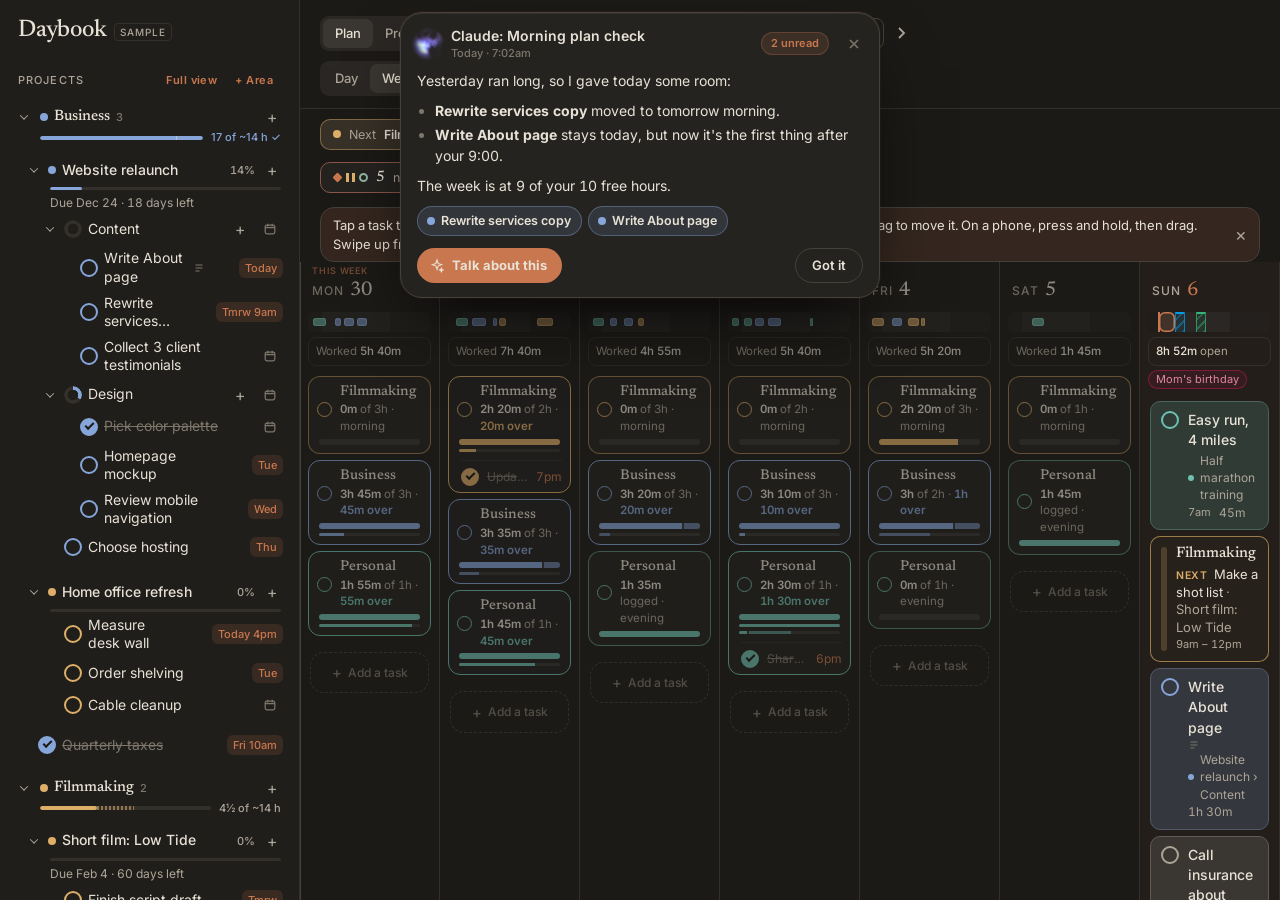
==== commit e0d6d6d5: "Take the dragon games out of Daybook Quest, Hold the Keep and Don't Feed the Dragon saved their prog" ====
--- a/index.html
+++ b/index.html
@@ -18,7 +18,7 @@
 <link rel="apple-touch-icon" href="icons/apple-touch-icon.png?v=ink">
 <link rel="preconnect" href="https://fonts.googleapis.com">
 <link rel="preconnect" href="https://fonts.gstatic.com" crossorigin>
-<link rel="stylesheet" href="https://fonts.googleapis.com/css2?family=Inter:wght@400;500;600;700&family=Newsreader:ital,opsz,wght@0,6..72,400;0,6..72,500;1,6..72,400&family=Silkscreen&family=Alegreya+SC:wght@500;700&family=Alegreya+Sans:wght@400;500;700&display=swap">
+<link rel="stylesheet" href="https://fonts.googleapis.com/css2?family=Inter:wght@400;500;600;700&family=Newsreader:ital,opsz,wght@0,6..72,400;0,6..72,500;1,6..72,400&display=swap">
 <link rel="stylesheet" href="app.css">
 </head>
 <body>
--- a/app.css
+++ b/app.css
@@ -143,6 +143,9 @@
 .it-m .pd{flex:none;width:6px;height:6px;border-radius:50%;background:var(--pc);box-shadow:0 0 6px var(--pc)}
 .it-m .mi{display:inline-flex;align-items:center;gap:6px;min-width:0}
 .it-m .tm{font-family:var(--f-mono);font-size:11px;color:var(--accent)}
+.it-next{font-size:13px;margin-top:2px;line-height:1.35;overflow-wrap:anywhere}
+.it-next .k{font-size:10.5px;font-weight:600;letter-spacing:.06em;text-transform:uppercase;color:var(--pc);margin-right:6px}
+.it-next .in{color:var(--muted)}
 .item.overdue{border-color:color-mix(in srgb,var(--danger) 92%,transparent);box-shadow:inset 0 0 0 .5px var(--danger),inset 0 1px 0 color-mix(in srgb,var(--fg) 9%,transparent),0 8px 20px -14px rgba(0,0,0,.7)} /* left unchecked on an earlier day */
 .item.done .it-t{color:var(--faint);text-decoration:line-through}
 .item.compact{padding:5px 8px;gap:7px;border-radius:10px;font-size:13px}
@@ -286,6 +289,10 @@
 .nt-time{font:500 10px var(--f-mono);color:var(--muted)}
 .nt-p{display:inline-flex;align-items:center;gap:6px;min-width:0;max-width:100%;padding:3px 9px;border-radius:999px;background:var(--sunk);color:var(--muted);font-size:12px;cursor:pointer}
 .nt-p:hover,.nt-p:focus-within{color:var(--fg)}
+.nt-blk{display:flex;align-items:center;flex-wrap:wrap;gap:4px 6px;min-width:0}
+.nt-blk-l{font-size:11px;color:var(--faint);margin-right:2px}
+.nt-bc{display:inline-flex;align-items:center;gap:5px;max-width:100%;padding:3px 9px;border-radius:999px;border:1px dashed color-mix(in srgb,var(--pc) 60%,transparent);background:transparent;color:var(--muted);font:500 12px/1.2 var(--f-body);cursor:pointer;white-space:nowrap;overflow:hidden;text-overflow:ellipsis}
+.nt-bc:hover,.nt-bc:focus-visible{color:var(--fg);background:color-mix(in srgb,var(--pc) 14%,transparent)}
 .nt-p select{min-width:0;max-width:100%;border:0;background:transparent;color:inherit;font:inherit;font-weight:600;outline:none;padding:0;appearance:none;-webkit-appearance:none;text-overflow:ellipsis;cursor:pointer}
 .nt-p option,.nt-p optgroup{background:var(--solid);color:var(--fg)}
 .col>.nt{position:absolute;left:2px;right:2px;z-index:5;padding:6px 8px;gap:4px;border-radius:10px}
@@ -458,6 +465,49 @@
 .dt-prog{display:flex;align-items:center;gap:10px;margin:10px 0 0 36px;font-size:12px;color:var(--muted)}
 .dt-prog .bar{flex:1;max-width:200px;margin:0}
 .dt-meta{display:flex;flex-wrap:wrap;gap:8px;margin:18px 0 0 36px}
+.dt-what{display:flex;align-items:center;flex-wrap:wrap;gap:3px 8px;margin:0 0 8px 36px;font:600 11px/1.4 var(--f-body);letter-spacing:.08em;text-transform:uppercase;color:var(--muted)}
+.dt-what .kd{width:8px;height:8px;border-radius:50%;background:var(--pc);flex:none}
+.dt-what .ks{color:var(--faint)}
+.dt-what .kc{display:inline-flex;flex-wrap:wrap;align-items:center;gap:2px 6px;min-width:0;text-transform:none;letter-spacing:0;font-weight:500;font-size:12px}
+.dt-what .kc > span{color:var(--faint)}
+.dt-what .kmv{margin-left:auto;font:500 12px/1 var(--f-body);letter-spacing:0;text-transform:none;color:var(--muted);padding:5px 10px;border-radius:999px;border:1px solid var(--line2)}
+.dt-what .kmv:hover,.dt-what .kmv.on{color:var(--fg);border-color:var(--edge);background:var(--sunk)}
+/* Move to… */
+.mv-pick{margin:0 0 14px 36px;border:1px solid var(--edge);border-radius:12px;background:var(--surface);padding:8px;display:flex;flex-direction:column;gap:6px;max-width:460px}
+.mv-h{display:flex;justify-content:space-between;align-items:center;gap:10px;font-size:13px;color:var(--muted);padding:2px 4px}
+.mv-h span{overflow:hidden;text-overflow:ellipsis;white-space:nowrap;min-width:0}
+.mv-h .link{font-size:12.5px;flex:none}
+.mv-q{font:inherit;color:var(--fg);background:var(--bg);border:1px solid var(--edge);border-radius:8px;padding:8px 10px;outline:none}
+.mv-q:focus{border-color:var(--accent)}
+.mv-list{display:flex;flex-direction:column;max-height:300px;overflow-y:auto;overscroll-behavior:contain}
+.mv-opt{display:flex;align-items:center;gap:9px;padding:8px 8px 8px calc(8px + var(--dep) * 16px);border-radius:8px;text-align:left;min-height:38px;font-size:13.5px}
+.mv-opt:hover:not(:disabled){background:var(--sunk)}
+.mv-opt i{flex:none;width:8px;height:8px;border-radius:50%;background:var(--pc)}
+.mv-opt i.ar{border-radius:2px;width:9px;height:9px}
+.mv-opt i.ib{background:transparent;border:1.5px solid var(--faint)}
+.mv-opt > span{display:flex;flex-direction:column;min-width:0;overflow:hidden}
+.mv-opt[data-id^="a:"] > span,.mv-opt[data-id="inbox"] > span{font-weight:600}
+.mv-opt small{font-size:11.5px;color:var(--faint);font-weight:400;overflow:hidden;text-overflow:ellipsis;white-space:nowrap}
+.mv-opt em{margin-left:auto;font-style:normal;font-size:11.5px;color:var(--faint)}
+.mv-opt:disabled{opacity:.6;cursor:default}
+.mv-new{border-top:1px solid var(--line);padding-top:6px;margin:0}
+@media (max-width:860px){.mv-pick{margin-left:0}}
+.dt-what .kc button:hover{color:var(--fg);text-decoration:underline;text-underline-offset:2px}
+.dt-what select{-webkit-appearance:none;appearance:none;border:0;border-bottom:1px dashed var(--edge);border-radius:0;background:transparent;color:var(--fg);font:500 12px var(--f-body);padding:0 1px 1px;outline:none;cursor:pointer}
+.dt-what select:focus-visible{border-bottom-color:var(--accent)}
+.dt-go{flex:none;width:40px;height:40px;border-radius:50%;display:grid;place-items:center;background:var(--accent);color:var(--accent-fg);margin-top:-1px}
+.dt-go svg{width:14px;height:14px}
+.dt-go.on{background:var(--danger)}
+.dt-line{margin:16px 0 0 36px}
+.dt-line + .dt-line,.occ-ask + .dt-line{margin-top:12px}
+.dt-lab{display:block;font:600 10px/1 var(--f-body);letter-spacing:.1em;text-transform:uppercase;color:var(--faint);margin-bottom:7px}
+.dt-line .dt-meta{margin:0}
+.chip.add{border-style:dashed;color:var(--muted);background:transparent}
+.occ-ask{display:flex;flex-wrap:wrap;align-items:center;gap:8px;margin:10px 0 0 36px;padding:10px 12px;border:1px solid var(--edge);border-radius:12px;font-size:13px}
+.occ-ask > span{flex:1 1 100%}
+.occ-ask .k{color:var(--muted)}
+.occ-ask button{padding:6px 12px;border-radius:999px;border:1px solid var(--edge);font-size:12px;font-weight:500;color:var(--fg)}
+.occ-ask button.on{background:var(--accent);border-color:var(--accent);color:var(--accent-fg);font-weight:600}
 .chip{display:inline-flex;align-items:center;gap:6px;font-size:13px;padding:6px 11px;border-radius:999px;border:1px solid var(--edge);color:var(--fg);background:var(--surface)}
 .chip svg{width:14px;height:14px}
 .chip.set{background:var(--accent-soft);border-color:transparent;color:var(--accent);font-weight:500}
@@ -480,6 +530,10 @@
 .step-n{font:500 11px var(--f-mono);color:var(--muted)}
 .chev{color:var(--faint);font-size:18px;line-height:1}
 .dt-add{display:flex;align-items:center;gap:10px;padding:8px 2px}
+.bk-add{margin-top:8px;border-top:1px solid var(--line);padding-top:10px}
+.bk-added{display:flex;flex-wrap:wrap;align-items:center;gap:6px 8px;padding:2px 2px 6px;font-size:13px;color:var(--muted)}
+.bk-added > span{flex:1 1 100%;min-width:0}
+.bk-added > span button{color:var(--fg);font-weight:600;text-decoration:underline;text-decoration-color:var(--faint);text-underline-offset:3px}
 .plus-i{width:18px;text-align:center;color:var(--muted);font-size:18px}
 .dt-add input{flex:1;min-width:0;border:0;background:transparent;outline:none;padding:6px 0}
 .dt-ask{margin-top:22px;font-size:13px;font-weight:700;color:var(--accent-fg);padding:9px 16px;border-radius:999px;background:var(--glow);box-shadow:none}
@@ -488,6 +542,8 @@
   .dt{width:100%;box-shadow:none;animation-name:dtUp}
   .dt-body{padding-left:18px;padding-right:18px}
   .dt-crumbs,.dt-meta,.dt-prog,.dt .pick{margin-left:0;padding-left:0}
+  .dt-what,.dt-line,.occ-ask{margin-left:0}
+  .dt-what select{font-size:12px!important}
   input,textarea:not(.dt-title),select{font-size:16px!important}
   .dt-title{font-size:24px}
 }
@@ -515,6 +571,29 @@
 .swatches{display:flex;gap:8px;margin:14px 0 0 36px;flex-wrap:wrap}
 .sw{width:22px;height:22px;border-radius:50%;background:var(--sw);border:2px solid transparent;box-shadow:0 0 0 1px var(--line)}
 .sw.on{border-color:var(--bg);box-shadow:0 0 0 2px var(--sw)}
+/* Labels: a small diamond and a tint of the label's colour, so they never read as an area */
+.lbl{display:inline-flex;align-items:center;gap:6px;font-size:12.5px;line-height:1.3;padding:5px 10px 5px 9px;border-radius:999px;border:1px solid color-mix(in srgb,var(--lc) 50%,transparent);background:color-mix(in srgb,var(--lc) 12%,transparent);color:var(--fg);white-space:nowrap;max-width:100%;overflow:hidden;text-overflow:ellipsis}
+.lbl::before{content:"";flex:none;width:6px;height:6px;border-radius:1.5px;background:var(--lc);transform:rotate(45deg)}
+.lbl.inh{opacity:.72;border-style:dashed}
+.lbl .x{color:var(--faint);margin-left:1px}
+button.lbl:hover .x{color:var(--fg)}
+.lb-pick{margin:10px 0 0 36px;border:1px solid var(--edge);border-radius:12px;background:var(--surface);padding:6px;max-width:420px;display:flex;flex-direction:column;gap:2px}
+.lb-row{display:flex;align-items:center;gap:8px;padding:6px 8px;border-radius:8px;text-align:left;min-height:38px}
+button.lb-row:hover{background:var(--sunk)}
+.lb-row .tick{margin-left:auto;color:var(--accent);font-weight:600}
+.lb-row.off{opacity:.75}
+.lb-from{margin-left:auto;font-size:12px;color:var(--faint)}
+.lb-row.ed{flex-wrap:wrap;gap:8px 10px;padding:8px}
+.lb-name{flex:1 1 140px;min-width:0;font:inherit;color:var(--fg);background:var(--bg);border:1px solid var(--edge);border-radius:8px;padding:6px 8px}
+.lb-sw{display:flex;gap:6px;flex-wrap:wrap}
+.lb-sw .sw{width:20px;height:20px}
+.lb-del{font-size:12.5px;color:var(--muted);padding:6px 8px;border-radius:8px}
+.lb-del:hover{color:var(--danger);background:color-mix(in srgb,var(--danger) 12%,transparent)}
+.lb-new{display:flex;align-items:center;gap:8px;padding:4px 8px;border-top:1px solid var(--line);margin-top:4px}
+.lb-new input{flex:1;min-width:0;border:0;background:transparent;font:inherit;color:var(--fg);padding:8px 0;outline:none}
+.lb-none{font-size:13px;color:var(--muted);padding:8px}
+.lb-foot{border-top:1px solid var(--line);padding:6px 8px 2px;font-size:12.5px}
+@media (max-width:860px){.lb-pick{margin-left:0}}
 .dt-foot{display:flex;flex-wrap:wrap;align-items:center;justify-content:space-between;gap:12px;margin-top:22px}
 .dt-foot .dt-ask{margin-top:0}
 .dt-del{font-size:13px;color:var(--muted);padding:8px 10px;border-radius:8px}
@@ -601,6 +680,17 @@
 body.quiet .qh:hover,body.quiet.q-strip .qh{color:var(--muted)}
 body.quiet .q-only{display:grid}
 body.quiet .mh .min-btn{display:none} /* Quiet is home: leave it from Projects' settings or with Q */
+.qback{display:none}
+body.quiet .qback{display:inline-flex;align-items:center;gap:4px;position:absolute;top:6px;left:10px;z-index:31;padding:8px 12px 8px 8px;border-radius:14px;font:500 10.5px/1 var(--f-mono);letter-spacing:.1em;text-transform:uppercase;color:var(--muted);transition:color .2s,background .2s,opacity .2s}
+body.quiet .qback svg{width:14px;height:14px}
+body.quiet .qback:hover{color:var(--fg);background:var(--sunk)}
+body.quiet.q-strip .qback{opacity:0;pointer-events:none}
+.qmode{display:none}
+body.quiet .qmode{display:inline-flex;gap:2px;position:absolute;top:6px;right:10px;z-index:31;transition:opacity .2s}
+body.quiet .qmode button{padding:8px 10px;border-radius:14px;font:500 10.5px/1 var(--f-mono);letter-spacing:.1em;text-transform:uppercase;color:var(--muted);transition:color .2s,background .2s}
+body.quiet .qmode button:hover{color:var(--fg)}
+body.quiet .qmode button[aria-pressed="true"]{color:var(--fg);background:var(--sunk)}
+body.quiet.q-strip .qmode{opacity:0;pointer-events:none}
 /* The header becomes a frosted strip that drops from the day's name */
 body.quiet .main>.mh{position:absolute;top:8px;left:50%;z-index:30;width:max-content;max-width:calc(100% - 24px);justify-content:center;gap:8px 12px;padding:7px 10px;border:1px solid var(--edge);border-radius:22px;
   background:var(--pop);backdrop-filter:blur(24px) saturate(1.2);-webkit-backdrop-filter:blur(24px) saturate(1.2);box-shadow:0 20px 50px -20px rgba(0,0,0,.85);
@@ -641,9 +731,9 @@
 @media (max-width:860px){
   body.quiet:not([data-tab="projects"]) .side{display:none!important}
   body.quiet .main{display:flex}
-  /* The strip on a phone, in three calm rows: the day and its arrows; Day/Week and List/Time blocks; undo, the quiet tools and Ask Claude */
+  /* The strip on a phone, in calm rows: the day and its arrows; Day/Week and List/Time blocks; the quiet tools (Roadmap and Stats among them); undo and Ask Claude */
   body.quiet .main>.mh{left:10px;right:10px;width:auto;max-width:none;transform:translateY(-10px);
-    display:grid;grid-template-columns:auto minmax(0,1fr) auto;grid-template-areas:"t t n" "r l l" "u i a";align-items:center;gap:12px 10px;padding:12px}
+    display:grid;grid-template-columns:auto minmax(0,1fr) auto;grid-template-areas:"t t n" "r l l" "i i i" "u . a";align-items:center;gap:12px 10px;padding:12px}
   body.quiet .mh-l,body.quiet .mh-r{display:contents}
   body.quiet .mh h1{grid-area:t;padding-left:6px;font-size:16px;overflow:hidden;text-overflow:ellipsis}
   body.quiet .mh .nav{grid-area:n;justify-self:end}
@@ -778,7 +868,7 @@
   .rm-mh .rm-free{padding:6px 10px}
   .rm-tray{padding:8px 12px 10px}
   /* Quiet on a phone: the strip's rows hold the zoom and the free hours instead of Day/Week and List/Time blocks */
-  body.quiet .main>.mh.rm-mh{grid-template-areas:"t t n" "r r l" "u i a"}
+  body.quiet .main>.mh.rm-mh{grid-template-areas:"t t n" "r r l" "i i i" "u . a"}
   body.quiet .mh .rm-zoom{grid-area:r;justify-self:start}
   body.quiet .mh .rm-free{grid-area:l;justify-self:end}
   body.quiet[data-tab="roadmap"] .main{display:flex}
@@ -873,7 +963,7 @@
   body.quiet.recording .toast{bottom:calc(108px + env(safe-area-inset-bottom,0px))}
   body.rec-open .toast{bottom:calc(226px + env(safe-area-inset-bottom,0px))}
   body.quiet.rec-open .toast{bottom:calc(152px + env(safe-area-inset-bottom,0px))}
-  body[data-tab="ask"] .rec,body.dr-on .rec{display:none}
+  body[data-tab="ask"] .rec{display:none}
 }
 .rec-p{display:flex;align-items:center;gap:6px;max-width:100%;background:var(--pop);border:1px solid color-mix(in srgb,var(--danger) 35%,var(--edge));border-radius:999px;padding:6px;backdrop-filter:blur(20px);-webkit-backdrop-filter:blur(20px);box-shadow:0 12px 36px -12px rgba(0,0,0,.85),0 0 24px -10px color-mix(in srgb,var(--danger) 60%,transparent)}
 .rec .dot{width:10px;height:10px;border-radius:50%;background:var(--danger);flex:none;animation:recpulse 1.4s ease-in-out infinite}
@@ -915,7 +1005,12 @@
 .tl-ed .tl-now{color:var(--danger)}
 .tl-add{justify-self:start;padding:8px 10px;font-size:13px;color:var(--faint)}
 @media (hover:hover){.tl-add:hover{color:var(--fg)}}
-@media (max-width:860px){.detail:not([hidden]) ~ .rec{display:none}}
+/* A running timer always shows, also over an open item on a phone: it docks at the bottom and the panel leaves room for it */
+@media (max-width:860px){
+  .detail:not([hidden]) ~ .rec{bottom:calc(14px + env(safe-area-inset-bottom,0px))}
+  body.recording .detail .dt-body{padding-bottom:calc(120px + env(safe-area-inset-bottom,0px))}
+  body.recording:has(.detail:not([hidden])) .toast{bottom:calc(96px + env(safe-area-inset-bottom,0px))}
+}
 /* Once its task is checked off, a recorded stretch fades and is crossed out like the task's own block */
 .block.sess.done{opacity:.55}
 
@@ -951,6 +1046,22 @@
 .st-line{display:flex;gap:3px;height:8px}
 .st-line i{border-radius:4px;min-width:3px}
 .st-rows{display:flex;flex-direction:column}
+.st-filts{display:flex;flex-direction:column;align-items:flex-end;gap:6px}
+.st-filter.lb i{border-radius:1.5px;transform:rotate(45deg);width:6px;height:6px}
+/* Labels under the areas */
+.st-lbs{display:flex;flex-direction:column;margin-top:4px;padding-top:12px;border-top:1px solid var(--line2)}
+.st-lbs-h{display:flex;justify-content:space-between;gap:10px;margin-bottom:4px}
+.st-lb{display:flex;flex-direction:column;gap:6px;padding:10px 4px;text-align:left;border-radius:0;border-top:1px solid var(--line)}
+.st-lbs-h + .st-lb{border-top:0}
+.st-lb:hover{background:var(--sunk)}
+.st-lb-top{display:grid;grid-template-columns:minmax(0,1fr) 62px 38px 42px;gap:10px;align-items:center}
+.st-lb-top .lbl{justify-self:start;padding:3px 9px 3px 8px;font-size:12px;font-weight:600}
+.st-lb-top .h{font:500 12px var(--f-mono);text-align:right;font-variant-numeric:tabular-nums}
+.st-lb-top .p,.st-lb-top .c{font:500 11.5px var(--f-mono);text-align:right;color:var(--muted)}
+.st-lb-bar{display:flex;gap:2px;height:5px;border-radius:3px;overflow:hidden;background:var(--track)}
+.st-lb-bar i{min-width:2px}
+.st-lb-bar i.rest{background:transparent;min-width:0}
+.st-lb-from{font-size:11.5px;color:var(--faint);overflow:hidden;text-overflow:ellipsis;white-space:nowrap}
 .st-row{display:grid;grid-template-columns:10px minmax(0,1fr) 60px 62px 38px 42px;gap:10px;align-items:center;padding:10px 4px;border-top:1px solid var(--line);text-align:left;border-radius:0}
 .st-row:hover{background:var(--sunk)}
 .st-row .dot{width:8px;height:8px;border-radius:50%}
@@ -1049,7 +1160,7 @@
   .st-spark{width:44px}
   .st-months{gap:12px 12px}
   .st-facts{gap:4px 16px}
-  body.quiet .main>.mh.st-mh{grid-template-areas:"t t n" "r r r" "u i a"}
+  body.quiet .main>.mh.st-mh{grid-template-areas:"t t n" "r r r" "i i i" "u . a"}
   body.quiet .mh .st-kinds{grid-area:r}
   body.quiet[data-tab="stats"] .main{display:flex}
 }
@@ -1109,6 +1220,14 @@
 .nn .n-from b{white-space:normal}
 .n-new{color:var(--now)}
 .n-empty{color:var(--muted);font-size:14px;padding:24px 4px;max-width:420px}
+.nl .tr-say{margin:0 0 -2px;color:var(--faint);font:500 11px/1.4 var(--f-mono)}
+.tr-row{display:flex;align-items:center;gap:12px;padding:12px 14px 12px 16px;border-radius:16px;border:1px solid var(--line);background:color-mix(in srgb,var(--fg) 3%,transparent)}
+.tr-main{flex:1;min-width:0;display:flex;flex-direction:column;gap:3px}
+.tr-main b{font:600 14px/1.3 var(--f-body);overflow-wrap:anywhere}
+.tr-meta{color:var(--muted);font-size:12.5px;line-height:1.35;overflow-wrap:anywhere}
+.tr-main small{font:500 11px/1.2 var(--f-mono);color:var(--faint)}
+.tr-back{flex:none;min-height:36px;padding:0 14px;border-radius:999px;border:1px solid color-mix(in srgb,var(--now) 40%,transparent);background:color-mix(in srgb,var(--now) 10%,transparent);color:var(--fg);font:600 13px var(--f-body);cursor:pointer}
+.tr-back:hover{background:color-mix(in srgb,var(--now) 18%,transparent)}
 @media (max-width:860px){
   .note{top:calc(10px + env(safe-area-inset-top,0px));width:calc(100% - 20px)}
   .nc{border-radius:20px}
@@ -1263,793 +1382,6 @@
 .ny-row.go .ny-under{background:color-mix(in srgb,var(--ny-rev) 30%,var(--pop))}
 @media (max-width:860px){.ny-legend{padding-left:16px}}
 
-/* Quest (js/quest.js): the day as a tug of war with the dragon. Gold is yours, ember red is the dragon's.
-   The picture is pixel art drawn small on a canvas and scaled up without smoothing. */
-:root{--gold:#E3B663;--gold-soft:rgba(227,182,99,.14);--drg:#D8664E;--drg-soft:rgba(216,102,78,.16);--f-pixel:"Silkscreen",ui-monospace,monospace}
-:root[data-look="paper"]{--gold:#9A6A12;--gold-soft:rgba(154,106,18,.12);--drg:#B3402F;--drg-soft:rgba(179,64,47,.12)}
-.qv{max-width:560px;margin:0 auto;padding:16px 20px 48px;display:flex;flex-direction:column;gap:12px}
-.q-scene{position:sticky;top:0;z-index:5;box-shadow:0 6px 14px -6px rgba(0,0,0,.6);border-radius:14px;overflow:hidden;border:1px solid var(--line2);background:#0d1026}
-.q-tv{aspect-ratio:256/128}
-.q-tv{touch-action:none;cursor:grab}
-.q-size{position:absolute;right:8px;bottom:8px;z-index:2;width:30px;height:30px;border-radius:8px;display:grid;place-items:center;background:rgba(13,16,38,.7);color:#F3E6C8;border:1px solid rgba(243,230,200,.3)}
-.q-size svg{width:16px;height:16px}
-.q-size[data-v=full] svg{transform:rotate(180deg)}
-.q-scene.full{position:fixed;inset:0;z-index:200;border-radius:0;border:0;display:grid;align-content:center;padding:env(safe-area-inset-top,0px) env(safe-area-inset-right,0px) env(safe-area-inset-bottom,0px) env(safe-area-inset-left,0px)}
-.q-scene.full .q-size{bottom:max(12px,env(safe-area-inset-bottom,0px))}
-.q-tags{position:absolute;inset:8px 10px auto;display:flex;justify-content:space-between;pointer-events:none}
-.q-tags span{font:400 10px/1 var(--f-pixel);letter-spacing:.04em;color:#F3E6C8;background:rgba(13,16,38,.55);padding:4px 6px;border-radius:4px}
-.q-tags .dr{color:#FFB09A}
-.q-head{font:400 13px/1 var(--f-pixel);letter-spacing:.06em;text-align:center;color:var(--gold);padding-top:2px}
-.q-score{display:flex;flex-direction:column;gap:8px;padding:12px 14px;border:1px solid var(--line);border-radius:14px;background:var(--panel)}
-.q-sides{display:flex;justify-content:space-between;align-items:flex-end}
-.q-sides div{display:flex;flex-direction:column;gap:4px}
-.q-sides .r{align-items:flex-end}
-.q-sides small{font:500 10px/1 var(--f-body);letter-spacing:.1em;text-transform:uppercase;color:var(--muted)}
-.q-sides b{font:400 30px/1 var(--f-pixel);font-variant-numeric:tabular-nums}
-.you{color:var(--gold)} .dr{color:var(--drg)}
-.q-rope{position:relative;height:10px;border-radius:2px;background:var(--drg-soft)}
-.q-rope i{position:absolute;inset:0 auto 0 0;border-radius:2px;background:var(--gold);transition:width .5s cubic-bezier(.3,.7,.3,1)}
-.q-rope u{position:absolute;top:-4px;bottom:-4px;width:2px;background:var(--fg);opacity:.75}
-.q-cap{display:flex;justify-content:space-between;gap:8px;font-size:11.5px;color:var(--faint)}
-.q-say{display:grid;grid-template-columns:22px minmax(0,1fr);gap:8px;align-items:start;padding-top:2px}
-button.q-say{text-align:left;width:100%;cursor:pointer}
-button.q-say.poked .q-face{animation:q-poke .5s}
-@keyframes q-poke{30%{transform:translateY(-3px) rotate(-8deg)}60%{transform:translateY(0) rotate(6deg)}}
-.q-say p{margin:0;font:italic 400 15px/1.35 var(--f-display);color:var(--fg)}
-.q-face{width:22px;height:22px;border-radius:4px;background:var(--drg-soft);position:relative;margin-top:1px}
-.q-face::before{content:"";position:absolute;left:6px;top:8px;width:3px;height:3px;background:var(--gold);box-shadow:7px 0 0 var(--gold)}
-.q-face::after{content:"";position:absolute;left:4px;top:-3px;width:3px;height:5px;background:var(--drg);box-shadow:11px 0 0 var(--drg)}
-.q-list{display:flex;flex-direction:column;gap:6px}
-.qx{display:grid;grid-template-columns:44px 22px minmax(0,1fr) auto;gap:8px;align-items:center;padding:8px 10px;border:1px solid var(--line);border-radius:10px;background:var(--card);transition:opacity .3s,border-color .2s,background .2s}
-.qx-t{font-size:11px;color:var(--faint);font-variant-numeric:tabular-nums}
-.qx-ck{width:18px;height:18px;transform:rotate(45deg) scale(.85);border:1.5px solid var(--gold);border-radius:2px;display:grid;place-items:center;transition:background .2s}
-.qx-n{text-align:left;min-width:0;display:flex;flex-direction:column;gap:2px;padding:2px 0}
-.qx-n b{font-weight:500;font-size:14px;white-space:nowrap;overflow:hidden;text-overflow:ellipsis}
-.qx-n small{font-size:11.5px;color:var(--faint);white-space:nowrap;overflow:hidden;text-overflow:ellipsis}
-.qx-g{font:400 11px/1 var(--f-pixel);padding:5px 6px;border-radius:4px;background:var(--track);color:var(--muted);white-space:nowrap}
-.qx.next{border-color:color-mix(in srgb,var(--gold) 55%,var(--line));background:color-mix(in srgb,var(--gold) 7%,var(--card))}
-.qx.next .qx-g{background:var(--gold-soft);color:var(--gold)}
-.qx.kept .qx-ck,.qx.late .qx-ck{background:var(--gold)}
-.qx.kept .qx-n b,.qx.late .qx-n b{color:var(--muted)}
-.qx.kept .qx-g{background:var(--gold-soft);color:var(--gold)}
-.qx.late .qx-ck{background:linear-gradient(135deg,var(--gold) 50%,var(--drg) 50%)}
-.qx.late .qx-g{background:linear-gradient(90deg,var(--gold-soft),var(--drg-soft));color:var(--fg)}
-.qx.taken{opacity:.7}
-.qx.taken .qx-ck{border-color:var(--drg);border-style:dashed}
-.qx.taken .qx-n b{text-decoration:line-through;text-decoration-color:var(--faint)}
-.qx.taken .qx-g{background:var(--drg-soft);color:var(--drg)}
-.q-list .ladd{margin-top:2px}
-.q-empty{padding:14px;border:1px dashed var(--line2);border-radius:10px;color:var(--faint);font-size:13px;text-align:center}
-.q-foot{display:flex;flex-direction:column;gap:8px;align-items:center;text-align:center;padding-top:8px;font-size:12.5px;color:var(--muted)}
-.q-foot p{margin:0;max-width:44ch}
-.q-week{display:grid;grid-template-columns:repeat(7,1fr);gap:6px;width:100%;max-width:340px}
-.qw-d{display:flex;flex-direction:column;align-items:center;gap:4px;font-size:10.5px;color:var(--faint)}
-.qw-d i{width:26px;height:26px;border-radius:4px;display:grid;place-items:center;font:400 10px/1 var(--f-pixel);font-style:normal;border:1px solid var(--line2);color:var(--faint)}
-.qw-d i.w{background:var(--gold);border-color:var(--gold);color:var(--bg)}
-.qw-d i.l{background:var(--drg-soft);border-color:var(--drg);color:var(--drg)}
-.qw-d i.r{border-style:dashed}
-.qw-d i.t{border-color:var(--fg);color:var(--fg)}
-.qw-d.on{color:var(--fg)}
-.q-vault b{color:var(--gold);font-weight:600}
-@media (max-width:860px){.qv{padding:12px 16px 40px}}
-.qx.swiped{opacity:.6;border-style:dashed}
-/* A habit (a repeat) gets a round seal with a turn mark instead of the quest diamond */
-.qx.habit .qx-ck{transform:none;width:18px;height:18px;border-radius:50%;color:var(--gold);font:600 11px/1 var(--f-body)}
-.qx.habit .qx-ck::before{content:"↻"}
-.qx.habit.kept .qx-ck,.qx.habit.late .qx-ck{color:var(--bg)}
-.qx.habit.taken .qx-ck,.qx.habit.swiped .qx-ck{color:var(--drg)}
-.qx.swiped .qx-ck{border-color:var(--drg);border-style:dashed}
-.qx.swiped .qx-g{background:var(--drg-soft);color:var(--drg)}
-.q-btn{font:500 13px/1 var(--f-body);padding:9px 14px;border-radius:8px;background:var(--gold);color:var(--bg);flex:none}
-.q-btn:hover{filter:brightness(1.08)}
-.q-btn.quiet{background:transparent;color:var(--muted);border:1px solid var(--line2)}
-.q-link{font-size:12.5px;color:var(--gold);text-decoration:underline;text-underline-offset:3px}
-.q-setup{display:flex;flex-direction:column;align-items:flex-start;gap:8px;padding:14px;border:1px solid color-mix(in srgb,var(--gold) 45%,var(--line));border-radius:14px;background:color-mix(in srgb,var(--gold) 6%,var(--panel))}
-.q-setup b{font:500 18px/1.2 var(--f-display)}
-.q-setup p{margin:0;font-size:13px;color:var(--muted)}
-.q-tool{display:flex;align-items:center;gap:12px;width:100%;max-width:440px;padding:10px 12px;border:1px solid var(--line);border-radius:12px;background:var(--panel);text-align:left}
-.q-tool p{flex:1;font-size:12.5px}
-
-/* Routine setup (js/routine.js): a sheet over the app */
-.rt-sheet{position:fixed;inset:0;z-index:60;display:flex;align-items:center;justify-content:center;padding:16px}
-.rt-bg{position:absolute;inset:0;background:rgba(20,16,12,.5);backdrop-filter:blur(4px);-webkit-backdrop-filter:blur(4px)}
-.rt-card{position:relative;width:100%;max-width:600px;max-height:calc(100% - 16px);overflow:auto;display:flex;flex-direction:column;gap:12px;padding:18px;border-radius:16px;background:var(--panel);border:1px solid var(--line2)}
-.rt-top{display:flex;justify-content:space-between;align-items:center}
-.rt-top b{font:500 22px/1 var(--f-display)}
-.rt-x{width:28px;height:28px;border-radius:7px;color:var(--muted);font-size:18px;line-height:1;flex:none}
-.rt-x:hover{background:var(--hover);color:var(--fg)}
-.rt-lede{margin:0;font-size:14px;color:var(--muted)}
-.rt-err{margin:0;font-size:13px;color:var(--danger)}
-.rt-card textarea{width:100%;resize:vertical;min-height:140px;padding:10px 12px;border-radius:10px;border:1px solid var(--line2);background:var(--card);color:var(--fg);font:14px/1.5 var(--f-body)}
-.rt-card input,.rt-card select{min-width:0;padding:7px 8px;border-radius:8px;border:1px solid var(--line2);background:var(--card);color:var(--fg);font:13px var(--f-body)}
-.rt-rows{display:flex;flex-direction:column;gap:6px}
-.rt-row{display:grid;grid-template-columns:92px minmax(0,1fr) 64px 104px 30px 28px;gap:6px;align-items:center}
-.rt-g{font:400 11px/1 var(--f-pixel);color:var(--gold);text-align:center}
-.rt-add{align-self:flex-start;font-size:13px;color:var(--muted);padding:6px 4px}
-.rt-add:hover{color:var(--fg)}
-.rt-sum{margin:0;font-size:13px;color:var(--muted)}
-.rt-sum b{color:var(--gold)}
-.rt-acts{display:flex;justify-content:flex-end;gap:8px}
-.rt-go{font:600 14px/1 var(--f-body);padding:11px 16px;border-radius:9px;background:var(--gold);color:var(--bg)}
-.rt-go:disabled{opacity:.55}
-.rt-back{font:500 14px/1 var(--f-body);padding:11px 14px;border-radius:9px;color:var(--muted);border:1px solid var(--line2)}
-@media (max-width:600px){
-  .rt-sheet{align-items:flex-end;padding:0}
-  .rt-card{border-radius:16px 16px 0 0;max-height:92%;padding-bottom:calc(18px + env(safe-area-inset-bottom,0px))}
-  .rt-row{grid-template-columns:112px minmax(0,1fr) 28px;grid-template-areas:"s t x" "m r g";padding:8px;border:1px solid var(--line);border-radius:10px}
-  .rt-row [data-f="s"]{grid-area:s}.rt-row [data-f="t"]{grid-area:t}.rt-row .rt-x{grid-area:x}
-  .rt-row [data-f="m"]{grid-area:m}.rt-row [data-f="repeat"]{grid-area:r}.rt-row .rt-g{grid-area:g}
-}
-.q-bar{display:flex;gap:8px;flex-wrap:wrap}
-.q-pill{display:inline-flex;align-items:center;gap:6px;font:500 13px/1 var(--f-body);padding:9px 12px;border-radius:999px;border:1px solid var(--line2);color:var(--fg);background:var(--panel)}
-.q-pill svg{width:15px;height:15px;color:var(--gold)}
-.q-pill:hover{background:var(--hover)}
-.q-pill.on{border-color:color-mix(in srgb,var(--gold) 55%,var(--line2));color:var(--gold)}
-/* Calendar events in Quest: locked-in time, hatched, no checkbox, no gold */
-.qe{display:grid;grid-template-columns:44px minmax(0,1fr) auto;gap:8px;align-items:center;padding:7px 10px 7px 10px;border:1px dashed var(--line2);border-radius:10px;background:var(--stripes),color-mix(in srgb,var(--evc,var(--muted)) 6%,transparent);color:var(--muted)}
-.qe-t{display:flex;flex-direction:column;gap:1px;min-width:0;padding-left:30px}
-.qe-t b{font-weight:500;font-size:13.5px;color:var(--fg);white-space:nowrap;overflow:hidden;text-overflow:ellipsis}
-.qe-t small{font-size:11.5px;color:var(--faint)}
-.qe-g{font:400 11px/1 var(--f-pixel);padding:5px 6px;border-radius:4px;border:1px dashed color-mix(in srgb,var(--gold) 55%,transparent);background:transparent;color:var(--gold);white-space:nowrap;cursor:pointer}
-.qe-g:hover{background:var(--gold-soft)}
-.qe-g.got{border-style:solid;border-color:transparent;background:var(--gold-soft)}
-.qe-g:disabled{opacity:.4;cursor:default;border-color:var(--line2);color:var(--faint);background:transparent}
-.rt-mine{display:flex;flex-direction:column;gap:2px;padding:10px 12px;border:1px solid var(--line2);border-radius:12px}
-.rt-mine>b{font-size:13.5px;font-weight:600}
-.rt-mine>small{font-size:12px;color:var(--faint);margin-bottom:4px}
-.rt-h{display:grid;grid-template-columns:64px minmax(0,1fr) auto;gap:8px;align-items:center;padding:5px 0;border-top:1px solid var(--line2)}
-.rt-ht{font-size:12.5px;color:var(--muted)}
-.rt-hn{display:flex;flex-direction:column;min-width:0;font-size:13.5px;white-space:nowrap;overflow:hidden;text-overflow:ellipsis}
-.rt-hn small{font-size:11.5px;color:var(--faint)}
-.rt-hq{display:flex;gap:6px}
-.rt-hdel,.rt-hno{font:inherit;font-size:12.5px;padding:5px 10px;border-radius:8px;border:1px solid var(--line2);background:transparent;color:var(--fg);cursor:pointer}
-.rt-hdel{background:var(--drg-soft);color:var(--drg);border-color:transparent}
-.q-build{display:flex;flex-direction:column;gap:5px;margin:-4px 0 0;font-size:12px;color:var(--muted)}
-.q-build-top{display:flex;justify-content:space-between;align-items:baseline;gap:10px}
-.q-build-top>span:first-child{min-width:0}
-.q-build b{color:var(--fg);font-weight:500}
-.q-build .n{font:400 10px/1 var(--f-pixel);color:var(--gold)}
-.q-build-bar{height:6px;border-radius:3px;background:var(--track);overflow:hidden}
-.q-build-bar i{display:block;height:100%;background:var(--gold);border-radius:3px}
-.q-build.done{display:block}
-.q-pick{padding:12px;border-radius:10px;border:1px solid color-mix(in srgb,var(--gold) 50%,var(--line));background:var(--gold-soft);display:flex;flex-direction:column;gap:8px}
-.q-pick>b{color:var(--gold);font-weight:600;font-size:14px}
-.q-pick p{margin:-6px 0 0;font-size:12.5px;color:var(--muted)}
-.q-pick-opts{display:grid;grid-template-columns:repeat(auto-fit,minmax(180px,1fr));gap:6px}
-.q-pick-opts button{text-align:left;display:flex;flex-direction:column;gap:3px;padding:9px 10px;border-radius:8px;border:1px solid var(--line);background:var(--card)}
-.q-pick-opts button:hover{border-color:var(--gold)}
-.q-pick-opts b{font:400 11px/1.2 var(--f-pixel);color:var(--gold)}
-.q-pick-opts small{font-size:12px;color:var(--muted);line-height:1.35}
-.q-built{padding:10px 12px;border-radius:10px;border:1px solid color-mix(in srgb,var(--gold) 50%,var(--line));background:var(--gold-soft)}
-.q-built b{color:var(--gold);font-weight:600;font-size:14px}
-.q-built p{margin:2px 0 0;font-size:12.5px;color:var(--muted)}
-.q-ruin{margin:-4px 0 0;padding:8px 12px;border-radius:10px;background:var(--drg-soft);color:var(--drg);font-size:13px}
-.q-ruin.warn{background:transparent;border:1px dashed color-mix(in srgb,var(--drg) 55%,transparent)}
-.q-camp{display:flex;flex-direction:column;gap:6px;padding:12px 14px;border-radius:12px;border:1px solid color-mix(in srgb,var(--rc,var(--gold)) 45%,transparent);background:color-mix(in srgb,var(--rc,var(--gold)) 8%,transparent)}
-.q-camp b{font-family:var(--f-pixel);font-weight:400;font-size:12px;letter-spacing:.05em;text-transform:uppercase;color:var(--rc,var(--gold))}
-.q-camp p{margin:0;font-size:13.5px;color:var(--muted)}
-.q-camp small{font-size:12px;color:var(--faint)}
-.q-camp.won{background:color-mix(in srgb,var(--gold) 14%,transparent);border-color:var(--gold)}
-.q-camp-top{display:flex;justify-content:space-between;align-items:baseline;gap:8px}
-.q-camp-top span{font-size:12px;color:var(--faint)}
-.q-camp-bar{height:6px;border-radius:3px;background:var(--track);overflow:hidden}
-.q-camp-bar i{display:block;height:100%;background:var(--rc,var(--gold))}
-.q-heads{display:flex;flex-wrap:wrap;gap:5px}
-.q-heads span{display:inline-flex;gap:6px;align-items:center;font-size:12px;padding:3px 8px;border-radius:6px;background:var(--track);color:var(--fg)}
-.q-heads span i{font-style:normal;font-family:var(--f-pixel);font-size:10px;color:var(--rc)}
-.q-heads span.cut{opacity:.55;text-decoration:line-through}
-/* Kingdom map sheet (js/kingdom.js) */
-.kg-sheet{position:fixed;inset:0;z-index:60;display:flex;align-items:center;justify-content:center;padding:16px}
-.kg-bg{position:absolute;inset:0;background:rgba(20,16,12,.55);backdrop-filter:blur(4px);-webkit-backdrop-filter:blur(4px)}
-.kg-panel{position:relative;width:100%;max-width:640px;max-height:calc(100% - 16px);overflow:auto;display:flex;flex-direction:column;gap:12px;padding:18px;border-radius:16px;background:var(--panel);border:1px solid var(--line2)}
-.kg-top{display:flex;justify-content:space-between;align-items:center}
-.kg-top small{display:block;font:400 11px/1.4 var(--f-pixel);letter-spacing:.05em;text-transform:uppercase;color:var(--gold)}
-.kg-top b{font:500 22px/1.1 var(--f-display)}
-.kg-map{flex:none;position:relative;border-radius:12px;overflow:hidden;border:1px solid var(--line2)}
-.kg-map canvas{display:block;width:100%;height:auto;image-rendering:pixelated;cursor:pointer}
-.kg-map #kg-map{touch-action:none;max-width:100%}
-.kg-map.full{position:fixed;inset:0;z-index:200;border-radius:0;border:0;background:#000;display:grid;align-content:center;padding:env(safe-area-inset-top,0px) env(safe-area-inset-right,0px) env(safe-area-inset-bottom,0px) env(safe-area-inset-left,0px)}
-.kg-map.full .kg-held{top:max(10px,env(safe-area-inset-top,0px))}
-.kg-map.full .q-size{bottom:max(12px,env(safe-area-inset-bottom,0px))}
-.kg-held{position:absolute;right:10px;top:8px;font:400 10px var(--f-pixel);letter-spacing:.05em;text-transform:uppercase;color:#f2e2c8;text-shadow:0 1px 0 #000}
-.kg-picks{display:flex;flex-wrap:wrap;gap:6px}
-.kg-pick{font:500 13px var(--f-body);padding:5px 10px;border-radius:999px;border:1px solid var(--line2);color:var(--muted)}
-.kg-pick.on{border-color:var(--gold);color:var(--gold)}
-.kg-pick.held::before{content:'⚑ ';color:var(--gold)}
-.kg-card{flex:none;display:flex;flex-direction:column;gap:10px;padding:14px;border-radius:12px;background:var(--card);border:1px solid var(--line2)}
-.kg-card-top{display:flex;justify-content:space-between;align-items:flex-start;gap:10px}
-.kg-card-top b{font:500 18px/1.2 var(--f-display)}
-.kg-card-top small{display:block;font-size:12.5px;color:var(--faint)}
-.kg-chip{flex:none;white-space:nowrap;font:400 10px var(--f-pixel);letter-spacing:.05em;text-transform:uppercase;padding:5px 8px;border-radius:6px;background:var(--track);color:var(--muted)}
-.kg-chip.dr{background:var(--drg-soft);color:var(--drg)}
-.kg-chip.ok,.kg-chip.on{background:var(--gold-soft);color:var(--gold)}
-.kg-card dl{display:grid;grid-template-columns:84px minmax(0,1fr);gap:6px 12px;margin:0;font-size:13.5px}
-.kg-card dt{color:var(--faint)}
-.kg-card dd{margin:0;min-width:0}
-.kg-note{margin:0;font-size:13px;color:var(--muted)}
-.kg-acts{display:flex;flex-wrap:wrap;gap:8px;align-items:center;font-size:12.5px;color:var(--faint)}
-.kg-btn{font:500 14px var(--f-body);padding:8px 14px;border-radius:9px;background:var(--gold);color:#241a08}
-.kg-btn.quiet{background:transparent;border:1px solid var(--line2);color:var(--fg)}
-.kg-btn.danger{background:var(--drg-soft);color:var(--drg)}
-.kg-titles{display:flex;flex-wrap:wrap;gap:4px;align-items:center;font-size:12px;color:var(--faint)}
-.kg-titles span{padding:2px 7px;border-radius:5px}
-.kg-titles span.past{color:var(--muted)}
-.kg-titles span.cur{background:var(--gold-soft);color:var(--gold)}
-.kg-titles i{font-style:normal;opacity:.6}
-@media (max-width:640px){.kg-sheet{align-items:flex-end;padding:0}.kg-panel{border-radius:16px 16px 0 0;max-height:92%;padding:16px max(16px,env(safe-area-inset-right,0px)) calc(16px + env(safe-area-inset-bottom,0px)) max(16px,env(safe-area-inset-left,0px))}.kg-card dl{grid-template-columns:minmax(0,1fr)}.kg-card dt{margin-top:4px}}
-.q-tv canvas.crt,.kg-map canvas.crt{display:block;width:100%;height:auto;background:#000}
-.q-scene{background:#000}
-
-/* Quest: the dragon's mark and the Sunday battle report */
-.qx.marked{border-color:color-mix(in srgb,var(--drg) 55%,var(--line));box-shadow:inset 3px 0 0 var(--drg)}
-.qx-mk{display:inline-block;width:12px;height:12px;margin-right:6px;vertical-align:-1px;background:var(--drg);-webkit-mask:url("data:image/svg+xml,%3Csvg xmlns='http://www.w3.org/2000/svg' viewBox='0 0 12 12'%3E%3Cpath d='M2 11 6 1M5 11l4-10M8 11l3-7' stroke='black' stroke-width='1.6' stroke-linecap='round' fill='none'/%3E%3C/svg%3E") center/contain no-repeat;mask:url("data:image/svg+xml,%3Csvg xmlns='http://www.w3.org/2000/svg' viewBox='0 0 12 12'%3E%3Cpath d='M2 11 6 1M5 11l4-10M8 11l3-7' stroke='black' stroke-width='1.6' stroke-linecap='round' fill='none'/%3E%3C/svg%3E") center/contain no-repeat}
-.qx.kept.marked{box-shadow:inset 3px 0 0 var(--gold)}
-.qx.kept .qx-mk{background:var(--gold)}
-.q-report{display:flex;flex-direction:column;gap:10px;padding:14px;border-radius:12px;border:1px solid color-mix(in srgb,var(--gold) 45%,var(--line));background:color-mix(in srgb,var(--gold) 6%,var(--card))}
-.q-report-top{display:flex;align-items:baseline;gap:8px}
-.q-report-top b{font:400 12px/1 var(--f-pixel);letter-spacing:.05em;text-transform:uppercase;color:var(--gold)}
-.q-report-top span{flex:1;font-size:12px;color:var(--faint)}
-.q-x{width:28px;height:28px;margin:-6px -6px -6px 0;border-radius:8px;font-size:18px;line-height:1;color:var(--faint)}
-.q-x:hover{color:var(--fg);background:var(--track)}
-.q-report .q-week{max-width:none}
-.q-report-score{margin:0;font-size:14px;color:var(--muted)}
-.q-report-score b{font:400 14px/1 var(--f-pixel)}
-.q-report ul{list-style:none;margin:0;padding:0;display:flex;flex-direction:column;gap:5px}
-.q-report li{display:flex;justify-content:space-between;gap:12px;font-size:13px;color:var(--muted)}
-.q-report li>b{font-weight:500;color:var(--fg);text-align:right;min-width:0;overflow:hidden;text-overflow:ellipsis;white-space:nowrap}
-.q-report li b.you{color:var(--gold);font-weight:500}.q-report li b.dr{color:var(--drg);font-weight:500}
-.q-foot .q-link{font:inherit;font-size:inherit}
-/* Hold the Keep: the story the first time */
-.q-intro{position:fixed;inset:0;z-index:70;display:flex;align-items:center;justify-content:center;padding:16px;background:rgba(6,4,10,.72);backdrop-filter:blur(3px)}
-.q-intro-card{display:flex;flex-direction:column;gap:12px;align-items:flex-start;max-width:360px;width:100%;padding:22px 20px 18px;border-radius:14px;border:1px solid color-mix(in srgb,var(--gold) 50%,var(--line));background:var(--panel);box-shadow:0 20px 60px rgba(0,0,0,.5)}
-.q-intro-card b{font:400 15px/1.35 var(--f-pixel);letter-spacing:.03em;color:var(--gold)}
-.q-intro-card p{margin:0;font-size:15px;line-height:1.45;color:var(--fg)}
-.q-intro-card .q-btn{align-self:flex-end;margin-top:4px}
-.q-intro-dots{display:flex;gap:6px}
-.q-intro-dots i{width:6px;height:6px;border-radius:1px;background:var(--line2)}
-.q-intro-dots i.on{background:var(--gold)}
-.q-help{font-size:12.5px;color:var(--faint)}
-/* Hold the Keep scoreboard: secured, still in the field, the dragon's */
-.q-sides .m{align-items:center}
-.q-sides b.fld{color:var(--muted)}
-.q-rope{background:repeating-linear-gradient(90deg,color-mix(in srgb,var(--gold) 22%,transparent) 0 6px,color-mix(in srgb,var(--gold) 10%,transparent) 6px 9px)}
-.q-rope s{position:absolute;inset:0 0 0 auto;border-radius:2px;background:var(--drg);transition:width .5s cubic-bezier(.3,.7,.3,1)}
-.q-rope.holds u{background:var(--gold);opacity:1}
-.q-head.lost{color:var(--drg)}
-.q-sides b{font-size:26px}
-/* The dragon's hoard: what he took leaves your list and sits under it, in his colour */
-.q-hoard{display:flex;flex-direction:column;gap:6px;margin-top:14px;padding:10px;border-radius:12px;border:1.5px solid color-mix(in srgb,var(--drg) 60%,transparent);background:linear-gradient(180deg,color-mix(in srgb,var(--drg) 16%,var(--card)),color-mix(in srgb,var(--drg) 7%,var(--card)))}
-.qh-h{display:flex;align-items:center;gap:10px;padding:2px 4px 6px}
-.qh-h>div{flex:1;min-width:0;display:flex;flex-direction:column;gap:2px}
-.qh-h b{font:400 12px/1.1 var(--f-pixel);letter-spacing:.04em;text-transform:uppercase;color:var(--drg)}
-.qh-h small{font-size:11.5px;color:var(--muted)}
-.qh-tot{display:flex;align-items:baseline;gap:4px;font:400 20px/1 var(--f-pixel);color:var(--drg)}
-.qh-tot small{font-size:10px;color:var(--drg);opacity:.8}
-.qh-r{display:grid;grid-template-columns:22px minmax(0,1fr) auto;gap:10px;align-items:center;padding:8px 10px;border-radius:9px;background:color-mix(in srgb,var(--drg) 10%,var(--card));border:1px solid color-mix(in srgb,var(--drg) 30%,transparent)}
-.qh-r .qx-ck{border-color:var(--drg);border-style:dashed}
-.qh-r.swiped .qx-ck{opacity:.5}
-.qh-r .qx-n b{color:var(--fg)}
-.qh-g{font:400 12px/1 var(--f-pixel);padding:6px 8px;border-radius:4px;background:var(--drg);color:#fff;white-space:nowrap}
-.qh-g::before{content:"";display:inline-block;width:6px;height:6px;margin-right:5px;border-radius:50%;background:var(--gold);vertical-align:1px}
-/* The dragon card: his size and how hard he hunts, each with a meter to his next step */
-.q-drag{display:flex;flex-direction:column;gap:12px;margin-top:14px;padding:12px 14px;border-radius:12px;border:1px solid var(--line);background:var(--card)}
-.qd-h{display:flex;align-items:center;gap:10px}
-.qd-h b{flex:1;font:400 12px/1.1 var(--f-pixel);letter-spacing:.04em;text-transform:uppercase;color:var(--drg)}
-.qd-h span{font-size:11.5px;color:var(--muted)}
-.qd-row{display:flex;flex-direction:column;gap:6px}
-.qd-l{display:flex;align-items:baseline;gap:8px;min-width:0}
-.qd-l small{font:400 10px/1 var(--f-pixel);text-transform:uppercase;letter-spacing:.06em;color:var(--faint);width:38px;flex:none}
-.qd-l b{font-weight:600;font-size:14px}
-.qd-l em{font-style:normal;font-size:11.5px;color:var(--muted);margin-left:auto;white-space:nowrap}
-.qd-m{height:8px;border-radius:2px;background:var(--track);overflow:hidden}
-.qd-m i{display:block;height:100%;border-radius:2px;background:var(--drg);transition:width .5s}
-.qd-m.hunt i{background:var(--gold)}
-.qd-row p{margin:0;font-size:12px;line-height:1.45;color:var(--muted)}
-.qd-row p b{font-weight:600;color:var(--fg)} .qd-row p b.dr{color:var(--drg)} .qd-row p b.you{color:var(--gold)}
-
-/* Task Dragon (js/fight.js): the Fight. A 390-wide stage scaled to the screen, painted dragon on a canvas behind,
-   your quests as parchment cards rising up the right into his jaws. Its colours are its own, the cave's. */
-.mbody.td-body{overflow:hidden;padding:0}
-.td-host{position:relative;display:flex;justify-content:center;overflow:hidden}
-.td{position:relative;height:100%;flex:none}
-.td-stage{position:absolute;left:0;top:0;transform-origin:0 0;overflow:hidden;border-radius:18px;background:#120b18;color:#f6ead2;font-family:'Alegreya Sans',var(--sans,system-ui),sans-serif;user-select:none;-webkit-user-select:none}
-.td-cv{position:absolute;inset:0;display:block}
-.td-poke{position:absolute;left:0;top:60px;width:200px;height:240px;background:none;border:0;padding:0;cursor:pointer;z-index:2}
-.td-hud{position:absolute;left:0;right:0;top:0;height:56px;display:flex;align-items:center;justify-content:space-between;padding:0 16px;z-index:5;pointer-events:none;background:linear-gradient(rgba(10,6,12,.7),transparent)}
-.td-rnd{display:flex;flex-direction:column;line-height:1.15}
-.td-rnd b{font-family:'Alegreya SC',serif;font-weight:700;font-size:15px;letter-spacing:.04em}
-.td-rnd span{font-size:12.5px;color:#d9c9ae;font-variant-numeric:tabular-nums}
-.td-purse{display:flex;align-items:center;gap:6px;font-size:18px;font-weight:700;font-variant-numeric:tabular-nums;color:#ffd978}
-.td-purse i,.td-g i,.td-gold i,.td-chest i{display:inline-block;width:13px;height:13px;border-radius:50%;background:radial-gradient(circle at 35% 30%,#fff3b0,#f2c14e 45%,#a8701e)}
-.td-lane{position:absolute;left:0;top:0;right:0;bottom:140px;z-index:4;pointer-events:none;-webkit-mask-image:linear-gradient(to bottom,transparent 140px,#000 190px,#000 calc(100% - 40px),transparent);mask-image:linear-gradient(to bottom,transparent 140px,#000 190px,#000 calc(100% - 40px),transparent)}
-.td-now{position:absolute;left:150px;right:6px;top:250px;border-top:2px dashed #ff5a3c;z-index:4;pointer-events:none}
-.td-now span{position:absolute;left:14px;top:-17px;font-family:'Alegreya SC',serif;font-size:11px;letter-spacing:.08em;color:#ff7a5c}
-.td-now span::before{content:"NOW"}
-.td-q{position:absolute;left:204px;width:176px;height:50px;box-sizing:border-box;display:flex;align-items:center;gap:4px;padding:0 8px 0 6px;pointer-events:auto;color:#3a2414;background:linear-gradient(180deg,#f3e4c4,#dcc497);border-radius:4px 7px 5px 6px;border:1px solid #8a5f33;border-left:4px solid var(--c);box-shadow:0 4px 0 #6a4422,0 8px 14px rgba(0,0,0,.55);transition:box-shadow .3s}
-.td-q.habit{background:linear-gradient(135deg,#f6edd8,#d7c6a4 45%,#efe2c4 55%,#cdb88e)}
-.td-q.foil-bronze{box-shadow:0 4px 0 #a0643a,0 8px 14px rgba(0,0,0,.55)}.td-q.foil-silver{box-shadow:0 4px 0 #8a9ab4,0 8px 14px rgba(0,0,0,.55)}.td-q.foil-gold{box-shadow:0 4px 0 #d8a83a,0 0 14px rgba(255,210,100,.5)}
-.td-q.left{background:linear-gradient(180deg,#e9d6b4,#cbb089);opacity:.95}
-.td-q.jaws{box-shadow:0 4px 0 #8a2414,0 0 22px rgba(255,110,40,.75)}
-.td-ck{flex:none;width:22px;height:22px;border-radius:50%;border:2px solid #8a5f33;background:rgba(255,255,255,.35);cursor:pointer;padding:0}
-.td-ck:hover{background:#ffe9a8}
-.td-n{flex:1;min-width:0;display:flex;flex-direction:column;align-items:flex-start;background:none;border:0;padding:0;color:inherit;font:inherit;text-align:left;cursor:pointer}
-.td-n b{font-family:'Alegreya SC',serif;font-weight:700;font-size:14.5px;line-height:1.15;max-width:100%;white-space:nowrap;overflow:hidden;text-overflow:ellipsis}
-.td-r1{display:flex;gap:6px;align-items:baseline;max-width:100%}
-.td-tm{font-size:11px;font-variant-numeric:tabular-nums;opacity:.8;white-space:nowrap}
-.td-tm em{font-style:normal;font-weight:700;color:#9a2414;letter-spacing:.04em}
-.td-tag{font-style:normal;font-size:10.5px;opacity:.75;white-space:nowrap;overflow:hidden;text-overflow:ellipsis}
-.td-g{flex:none;display:flex;align-items:center;gap:3px;font-size:13px;font-weight:700;font-variant-numeric:tabular-nums}
-.td-g i{width:10px;height:10px}
-.td-q.saved{animation:td-flip .9s ease forwards;justify-content:center;background:linear-gradient(180deg,#ffe58a,#e0a83a);border-color:#a8701e}
-.td-gold{display:flex;align-items:center;gap:6px;font-family:'Alegreya SC',serif;font-weight:700;font-size:20px;color:#5a3000}
-@keyframes td-flip{0%{transform:var(--t,none) rotateY(0)}30%{rotate:y 90deg}60%{rotate:y 0deg;scale:1.08}100%{rotate:y 0deg;scale:.9;opacity:0}}
-.td-q.chomp{animation:td-chomp .55s ease-in forwards}
-@keyframes td-chomp{to{translate:-60px -40px;scale:.3;opacity:0}}
-.td-say{position:absolute;left:14px;top:318px;width:176px;z-index:5;padding:9px 12px 10px;text-align:left;background:#f3e4c4;color:#3a2414;border:0;border-radius:14px 14px 14px 4px;box-shadow:0 6px 14px rgba(0,0,0,.5);font:500 14px/1.3 'Alegreya Sans',sans-serif;cursor:pointer;display:flex;flex-direction:column;gap:2px}
-.td-say::before{content:"";position:absolute;left:58px;top:-8px;width:16px;height:16px;transform:rotate(45deg);background:#f3e4c4}
-.td-say small{font-family:'Alegreya SC',serif;font-size:10.5px;letter-spacing:.1em;color:#9a2e1c}
-.td-foot{position:absolute;left:0;right:0;bottom:0;z-index:5;padding:0 12px 12px;display:flex;flex-direction:column;gap:8px;background:linear-gradient(transparent,rgba(20,8,6,.85) 40%)}
-.td-belly{display:flex;gap:6px;overflow-x:auto;scrollbar-width:none;align-items:center}
-.td-belly:empty{display:none}
-.td-bl{flex:none;font-family:'Alegreya SC',serif;font-size:11px;letter-spacing:.06em;color:#ff9a7a}
-.td-bone{flex:none;display:flex;align-items:center;gap:5px;max-width:170px;padding:4px 8px 4px 5px;border-radius:999px;background:rgba(60,18,16,.85);border:1px solid #7a2a20;font-size:12.5px;color:#f0d8c0}
-.td-bone .td-ck{width:18px;height:18px;border-color:#c07050;background:none}
-.td-bone .td-n{white-space:nowrap;overflow:hidden;text-overflow:ellipsis;display:block}
-.td-bone em{flex:none;font-style:normal;color:#ffd978;font-size:11.5px}
-.td-rounds{display:flex;gap:5px;justify-content:flex-end}
-.td-rd{display:flex;flex-direction:column;align-items:center;padding:6px 4px;border-radius:10px;background:rgba(40,20,26,.75);border:1px solid #4a2a30;line-height:1.15}
-.td-rd b{font-family:'Alegreya SC',serif;font-size:13px}
-.td-rd small{font-size:12px;color:#cdbca0;font-variant-numeric:tabular-nums}
-.td-rd.live{border-color:#f2c14e;box-shadow:0 0 12px rgba(242,193,78,.3)}
-.td-rd.won{background:rgba(80,60,14,.8);border-color:#c99a3a}.td-rd.won small{color:#ffe08a}
-.td-rd.lost{background:rgba(70,16,14,.8);border-color:#8a2a20}.td-rd.lost small{color:#ff9a7a}
-.td-rd.none{opacity:.55}
-.td-add{position:absolute;right:12px;bottom:calc(100% - 100%);z-index:6}
-.td-host .td-add{position:absolute;left:50%;transform:translateX(-50%);bottom:auto;top:78px;width:min(360px,92%)}
-.td-host .td-add .ladd{margin-left:auto;display:flex;width:auto;padding:4px 12px;border-radius:999px;background:rgba(243,228,196,.14);color:#f3e4c4;border:1px solid rgba(243,228,196,.3);font-size:13px}
-.td-banner{position:absolute;left:50%;top:140px;transform:translateX(-50%);z-index:7;padding:10px 18px;border-radius:12px;background:#f3e4c4;color:#3a2414;display:flex;flex-direction:column;align-items:center;box-shadow:0 10px 30px rgba(0,0,0,.6);animation:td-pop .4s ease}
-.td-banner b{font-family:'Alegreya SC',serif;font-size:18px}.td-banner.lost{background:#5a1a16;color:#ffd8c8}
-@keyframes td-pop{from{scale:.7;opacity:0}}
-.td-verdict{position:absolute;inset:56px 16px auto;z-index:8;display:flex;justify-content:center}
-.td-vc{width:100%;max-width:340px;padding:18px 18px 16px;border-radius:16px;background:linear-gradient(180deg,#f3e4c4,#d8bf92);color:#3a2414;box-shadow:0 20px 50px rgba(0,0,0,.7);display:flex;flex-direction:column;gap:8px;animation:td-pop .5s ease}
-.td-vc small{font-family:'Alegreya SC',serif;letter-spacing:.1em;font-size:12px;color:#8a5f33}
-.td-vc h2{margin:0;font-family:'Alegreya SC',serif;font-size:28px;line-height:1}
-.td-vc p{margin:0;font-size:15px;line-height:1.35}
-.td-vc ol{list-style:none;margin:4px 0 0;padding:0;display:flex;flex-direction:column;gap:5px}
-.td-vc li{display:flex;justify-content:space-between;padding:6px 10px;border-radius:8px;background:rgba(255,255,255,.4);animation:td-pop .4s ease both;animation-delay:calc(var(--i) * .35s + .3s);font-size:14px}
-.td-vc li.won{background:rgba(242,193,78,.45)}.td-vc li.lost{background:rgba(160,40,30,.18)}
-.td-vc li b{font-family:'Alegreya SC',serif}
-.td-chest{display:flex;align-items:baseline;gap:8px;margin-top:4px}
-.td-chest span{display:flex;align-items:center;gap:6px;font-family:'Alegreya SC',serif;font-size:26px;font-weight:700;color:#7a4a00}
-.td-bye{font-style:italic;color:#6a4422}
-.td-btn{align-self:flex-start;margin-top:4px;padding:8px 16px;border-radius:999px;border:0;background:#3a2414;color:#f3e4c4;font:600 14px 'Alegreya Sans',sans-serif;cursor:pointer}
-.td-verdict.mini{inset:58px auto auto 14px}
-.td-verdict.mini button{display:flex;flex-direction:column;align-items:flex-start;padding:6px 12px;border-radius:10px;border:1px solid #8a5f33;background:rgba(243,228,196,.92);color:#3a2414;font:inherit;cursor:pointer}
-.td-verdict.mini b{font-family:'Alegreya SC',serif;font-size:14px}.td-verdict.mini span{font-size:12px}
-.td-coin{position:absolute;width:12px;height:12px;border-radius:50%;z-index:9;pointer-events:none;background:radial-gradient(circle at 35% 30%,#fff3b0,#f2c14e 45%,#a8701e);box-shadow:0 0 8px rgba(255,200,90,.7)}
-.td-flash{position:absolute;inset:0;z-index:7;pointer-events:none;opacity:0;background:radial-gradient(circle at 230px 210px,rgba(255,160,60,.55),transparent 60%)}
-@media (prefers-reduced-motion:reduce){.td-q.saved,.td-q.chomp,.td-vc,.td-vc li,.td-banner{animation-duration:.01s}}
-
-/* Task Dragon, cards: the hand, his swoops and mark, the free arrows and the lock */
-.td-hud{height:64px;align-items:flex-start;padding-top:8px}
-.td-hr{display:flex;flex-direction:column;align-items:flex-end;gap:6px}
-.td-sw{font-size:11.5px;color:#ff9a7a}
-.td-pip{width:22px;height:6px;border-radius:3px;background:rgba(243,228,196,.25)}
-.td-pip.won{background:#f2c14e}.td-pip.lost{background:#c0442a}.td-pip.none{background:rgba(243,228,196,.1)}.td-pip.live{outline:1.5px solid #f2c14e;outline-offset:1px}
-.td-hand{position:relative;height:90px}
-.td-card{position:absolute;bottom:0;left:calc(50% - 54px + var(--off) * var(--sp,114px));width:108px;height:86px;box-sizing:border-box;padding:6px 8px;display:flex;flex-direction:column;gap:4px;text-align:left;cursor:pointer;color:#3a2414;background:linear-gradient(175deg,#efe0bf,#cdb183);border:0;border-radius:8px;box-shadow:0 10px 20px rgba(0,0,0,.6),inset 0 0 0 3px #f8efda,inset 0 0 0 4px #8a5f33;transform:translateY(calc(var(--off) * var(--off) * 5px)) rotate(calc(var(--off) * 4deg));transition:transform .25s,opacity .3s,filter .3s;font:inherit}
-.td-card b{font-family:'Alegreya SC',serif;font-size:13.5px;color:#8a2414}
-.td-card span{font-size:10.5px;line-height:1.15}
-.td-card.sel{transform:translateY(-18px) rotate(0);box-shadow:0 0 0 2px #f2c14e,0 14px 28px rgba(0,0,0,.7),inset 0 0 0 3px #f8efda}
-.td-card.used{opacity:.3;filter:grayscale(1);cursor:default}
-.td-aim{display:flex;align-items:center;justify-content:space-between;gap:8px;padding:6px 10px;border-radius:10px;background:rgba(156,196,255,.18);border:1px solid rgba(156,196,255,.5);font-size:13px;color:#dbe8ff}
-.td-aim button{border:0;background:none;color:#9cc4ff;font:600 13px 'Alegreya Sans',sans-serif;cursor:pointer}
-.td-q.aimable{outline:2px dashed #9cc4ff;outline-offset:2px;cursor:crosshair}
-.td-q.marked{border-color:#b4301c;box-shadow:0 4px 0 #8a2414,0 0 12px rgba(255,80,40,.4)}
-.td-q.shielded{border-color:#6a8cc8}
-.td-tag.mk{color:#a8220c;opacity:1;font-weight:700}.td-tag.sh{color:#2a4a8a;opacity:1;font-weight:700}.td-tag.bt{color:#7a4a00;opacity:1;font-weight:700}
-.td-mv{display:flex;flex-direction:column;margin-left:2px}
-.td-mv button{border:0;background:none;padding:0 2px;font-size:9px;line-height:12px;color:#8a5f33;cursor:pointer}
-.td-mv button:hover{color:#3a2414}
-.td-lock{width:8px;height:10px;margin-right:3px;vertical-align:-1px;color:#8a5f33}
-.td-banner.card{background:#dfe8ff;color:#1a2a4a}
-
-/* Task Dragon, dawn: the morning look, Market, packs, charms, days off, curses */
-.td-dawn{position:absolute;inset:0;z-index:10;display:flex;justify-content:center;align-items:flex-start;padding:14px 14px 20px;overflow-y:auto;background:rgba(10,6,12,.55);overscroll-behavior:contain}
-.td-dc{max-width:362px;gap:7px}
-.td-dc h3{margin:8px 0 0;font:700 15px 'Alegreya SC',serif;display:flex;flex-wrap:wrap;align-items:baseline;gap:6px}
-.td-dc h3 small{font:400 12px 'Alegreya Sans',sans-serif;letter-spacing:0;color:#7a5530;display:inline-flex;align-items:center;gap:3px}
-.td-q1{font-style:italic;color:#5a2414}
-.td-facts{list-style:none;margin:0;padding:0;display:flex;flex-direction:column;gap:3px;font-size:13.5px}
-.td-facts li{padding-left:12px;position:relative}.td-facts li::before{content:'';position:absolute;left:2px;top:7px;width:4px;height:4px;border-radius:50%;background:#8a5f33}
-.td-facts li.cu{color:#7a1a10}.td-facts li.ok{color:#2a5a20}
-.td-its{display:flex;flex-direction:column;gap:6px}
-.td-it{display:flex;align-items:center;gap:8px;padding:7px 9px;border-radius:10px;background:rgba(255,255,255,.4);box-shadow:inset 0 0 0 1px rgba(138,95,51,.35)}
-.td-it.charm{background:rgba(242,193,78,.25)}
-.td-it>div{flex:1;min-width:0;display:flex;flex-direction:column}
-.td-it small{font-size:10.5px}.td-it small em{font-style:normal;font-variant:normal;text-transform:none;letter-spacing:0;opacity:.75}
-.td-it b{font:700 14px 'Alegreya SC',serif;color:#8a2414}.td-it span{font-size:12px;line-height:1.25}
-.td-it .td-btn{margin:0;flex:none;display:inline-flex;align-items:center;gap:4px;padding:6px 12px;font-size:13px}
-.td-btn:disabled{opacity:.4;cursor:default}
-.td-btn.go{align-self:stretch;margin-top:10px;padding:11px;font-size:15px;text-align:center;justify-content:center}
-.td-btn.td-gh{background:none;color:#3a2414;box-shadow:inset 0 0 0 1.5px #3a2414}
-.td-c{display:inline-block;width:11px;height:11px;border-radius:50%;background:radial-gradient(circle at 35% 30%,#fff3b0,#f2c14e 45%,#a8701e)}
-.td-chs{display:flex;flex-wrap:wrap;gap:6px}
-.td-chs button{flex:1 1 140px;text-align:left;display:flex;flex-direction:column;padding:6px 9px;border-radius:10px;border:1.5px dashed #8a5f33;background:none;color:#3a2414;font:inherit;cursor:pointer}
-.td-chs button[aria-pressed=true]{border-style:solid;background:rgba(242,193,78,.45)}
-.td-chs b{font:700 13px 'Alegreya SC',serif}.td-chs span{font-size:11px;line-height:1.2}
-.td-offs{display:flex;gap:6px}
-.td-offs button{flex:1;display:flex;flex-direction:column;align-items:center;padding:7px 4px;border-radius:10px;border:1px solid #8a5f33;background:rgba(255,255,255,.3);color:#3a2414;font:600 13px 'Alegreya Sans',sans-serif;cursor:pointer}
-.td-offs button small{font:400 10.5px 'Alegreya Sans',sans-serif;letter-spacing:0}
-.td-offs button:disabled{opacity:.45;cursor:default}
-.td-dm{font-size:12.5px!important;color:#6a4422}
-.td-pill{position:absolute;right:14px;top:48px;z-index:6;display:flex;align-items:baseline;gap:5px;padding:4px 11px;border-radius:999px;border:1px solid rgba(242,193,78,.6);background:rgba(30,18,14,.75);color:#ffd978;font:inherit;font-size:12px;cursor:pointer}
-.td-pill b{font-family:'Alegreya SC',serif;font-size:13px}.td-pill span{color:#d9c9ae}
-.td-cu{font-size:11.5px;color:#c9a0ff}
-.td-tag.cu{color:#5a2a8a;opacity:1;font-weight:700}
-.td-q.fog{filter:saturate(.2) brightness(.75);background:repeating-linear-gradient(135deg,#bcb3a4 0 8px,#ada392 8px 16px)}
-.td-q.fog .td-g{opacity:.4}
-.td-card.comeback{background:linear-gradient(175deg,#dff0d0,#a8c890)}
-.td-box{display:flex;align-items:center;gap:8px;padding:6px 10px;border-radius:10px;background:rgba(242,193,78,.4);font-size:14px}
-.td-box i{width:18px;height:14px;border-radius:3px 3px 2px 2px;background:linear-gradient(#a8701e 0 40%,#7a4a10 40%);box-shadow:inset 0 0 0 1.5px #3a2414}
-.td-dc .td-facts li{display:block;padding:0 0 0 12px;background:none;animation:none;font-size:13.5px}
-.td-dawning .td-add{display:none}
-.td-dc.still{animation:none}
-
-/* Task Dragon, goal dragons: the Dragons button and panel, his page, boss days */
-.td-drg{position:absolute;left:14px;top:96px;z-index:6;padding:4px 11px;border-radius:999px;border:1px solid rgba(243,228,196,.35);background:rgba(30,18,14,.7);color:#f3e4c4;font:600 12.5px 'Alegreya Sans',sans-serif;cursor:pointer}
-.td-lair{z-index:11}
-.td-gl{display:flex;flex-direction:column;gap:6px}
-.td-gi{display:flex;align-items:center;gap:10px;padding:7px 10px;border-radius:12px;border:0;background:rgba(255,255,255,.4);box-shadow:inset 0 0 0 1px rgba(138,95,51,.35);color:#3a2414;font:inherit;text-align:left;cursor:pointer}
-.td-gi span{display:flex;flex-direction:column;min-width:0}.td-gi b{font:700 15px 'Alegreya SC',serif}.td-gi small{font:400 12px 'Alegreya Sans',sans-serif;letter-spacing:0;color:#6a4422}
-.td-gi.tamed{background:rgba(242,193,78,.35)}.td-gi.escaped{opacity:.7}
-.td-pt{flex:none;width:38px;height:38px;border-radius:50%;background:radial-gradient(circle at 62% 38%,#ffd27a 0 4px,transparent 5px),radial-gradient(circle at 40% 70%,#3a0f12 0 6px,transparent 7px),radial-gradient(circle at 50% 50%,#c0442a,#5a1612 70%);box-shadow:inset 0 0 0 2px #3a2414;filter:hue-rotate(var(--h,0deg))}
-.td-pt.big{width:64px;height:64px}
-.td-pt.escaped{filter:hue-rotate(var(--h,0deg)) grayscale(.8) opacity(.6)}
-.td-gh{display:flex;align-items:center;gap:12px}.td-gh h2{font-size:24px}.td-gh p{font-size:13.5px}
-.td-st{font:700 13px 'Alegreya SC',serif!important;color:#7a4a00}.td-st.escaped{color:#7a1a10}.td-st.tamed{color:#2a5a20}
-.td-wl{display:flex;align-items:center;gap:8px;font-size:13px}
-.td-wl b{font:700 13.5px 'Alegreya SC',serif;flex:none;max-width:45%;overflow:hidden;text-overflow:ellipsis;white-space:nowrap}
-.td-bar{flex:1;height:8px;border-radius:4px;background:rgba(58,36,20,.15);overflow:hidden}.td-bar i{display:block;height:100%;background:linear-gradient(90deg,#c0442a,#ff8a3a);border-radius:4px}
-.td-acts{display:flex;flex-wrap:wrap;gap:6px}.td-acts .td-btn{margin:0}
-.td-btn.td-gh2{background:none;color:#3a2414;box-shadow:inset 0 0 0 1.5px #3a2414}
-.td-back{border:0;background:none;padding:0;color:#8a5f33;font:inherit;cursor:pointer}
-.td-hatch{flex-wrap:wrap}.td-hatch button{flex:1 1 45%}
-.td-q.boss{border-color:#7a1a10;box-shadow:0 4px 0 #5a1010,0 0 16px rgba(255,60,20,.5)}
-
-/* Task Dragon, the long game: tabs, War Table, Realm Map, Lair */
-.td-tabs{display:flex;gap:4px;padding:3px;border-radius:999px;background:rgba(58,36,20,.12);align-self:stretch}
-.td-tabs button{flex:1;padding:6px 4px;border:0;border-radius:999px;background:none;color:#6a4422;font:600 12.5px 'Alegreya Sans',sans-serif;cursor:pointer;white-space:nowrap}
-.td-tabs button[aria-pressed=true]{background:#3a2414;color:#f3e4c4}
-.td-bar.over i{background:linear-gradient(90deg,#a8220c,#ff3a1a)}
-.td-wk{display:grid;grid-template-columns:repeat(auto-fill,minmax(96px,1fr));gap:6px}
-.td-wd{display:flex;flex-direction:column;align-items:flex-start;gap:1px;padding:7px 8px;border-radius:10px;border:0;background:rgba(255,255,255,.4);box-shadow:inset 0 0 0 1px rgba(138,95,51,.35);color:#3a2414;font:inherit;font-size:12.5px;text-align:left;cursor:pointer}
-.td-wd.td-here{box-shadow:inset 0 0 0 2px #8a2414}
-.td-wd b{font:700 14px 'Alegreya SC',serif}.td-wd small{font:400 11px 'Alegreya Sans',sans-serif;letter-spacing:0;color:#7a5530}
-.td-wd em{font-style:normal;color:#2a5a20}
-.td-dm2{color:#6a4422;font-size:11.5px}
-.td-boss{font-style:normal;font-weight:700;color:#a8220c}
-.td-pts{display:flex;gap:2px;min-height:4px}.td-pts .td-pt{width:18px;height:18px;box-shadow:inset 0 0 0 1.5px #3a2414}
-.td-map{display:grid;grid-template-columns:repeat(3,1fr);gap:5px;padding:8px;border-radius:12px;background:radial-gradient(circle at 30% 30%,rgba(120,150,80,.35),transparent 60%),radial-gradient(circle at 80% 70%,rgba(80,110,140,.3),transparent 55%),rgba(138,95,51,.15);box-shadow:inset 0 0 0 1.5px rgba(58,36,20,.4)}
-.td-mo{min-height:70px;padding:5px;border-radius:8px;background:rgba(255,248,230,.55);display:flex;flex-direction:column;gap:3px}
-.td-mo.empty{background:rgba(255,248,230,.28)}
-.td-mo.td-here{box-shadow:inset 0 0 0 2px #8a2414}
-.td-mo>small{font:700 11px 'Alegreya SC',serif;letter-spacing:.06em}
-.td-mo>div{display:flex;flex-wrap:wrap;gap:3px;align-items:center;flex:1}
-.td-tree{width:16px;height:16px;margin:auto;opacity:.45;background:radial-gradient(circle at 50% 35%,#4a6a30 0 6px,transparent 7px),linear-gradient(#5a3a1a,#5a3a1a) 50% 100%/2px 6px no-repeat}
-.td-rl{display:flex;flex-direction:column;align-items:center;gap:1px;border:0;background:none;padding:0;color:#3a2414;font:inherit;cursor:pointer;max-width:100%}
-.td-rl .td-pt{width:28px;height:28px}.td-rl small{font:600 10px 'Alegreya Sans',sans-serif;letter-spacing:0;max-width:56px;overflow:hidden;text-overflow:ellipsis;white-space:nowrap}
-.td-rl.tamed .td-pt{box-shadow:inset 0 0 0 2px #f2c14e,0 0 8px rgba(242,193,78,.8)}
-.td-rw{display:flex;flex-wrap:wrap;gap:10px}
-.td-den{position:relative;min-height:120px;padding:14px 10px 30px;border-radius:12px;background:linear-gradient(#2a1a14,#1a0e0a);display:flex;flex-wrap:wrap;gap:10px;align-items:flex-end;justify-content:center;overflow:hidden}
-.td-den p{color:#d9c9ae;font-size:13.5px;text-align:center;position:relative;z-index:1}
-.td-pile{position:absolute;left:-10%;right:-10%;bottom:-30px;height:60px;border-radius:50%;background:radial-gradient(ellipse at 50% 30%,#ffdc7a,#c98a2a 50%,#4a2a10)}
-.td-tamed{position:relative;z-index:1;display:flex;flex-direction:column;align-items:center;border:0;background:none;color:#f3e4c4;font:inherit;cursor:pointer;animation:td-doze 4s ease-in-out infinite;animation-delay:calc(var(--i) * -.7s)}
-.td-tamed small{font:700 11px 'Alegreya SC',serif}
-@keyframes td-doze{50%{transform:translateY(-3px) rotate(-2deg)}}
-.td-tro{list-style:none;margin:0;padding:0;display:grid;grid-template-columns:repeat(3,1fr);gap:6px}
-.td-tro li{display:flex;flex-direction:column;padding:6px 8px;border-radius:10px;background:rgba(255,255,255,.4)}
-.td-tro b{font:700 18px 'Alegreya SC',serif;color:#7a4a00}.td-tro small{font:400 11px 'Alegreya Sans',sans-serif;letter-spacing:0;color:#6a4422}
-@media (prefers-reduced-motion:reduce){.td-tamed{animation:none}}
-.td-dc .td-tro li{animation:none}
-.td-dc>.td-bar{display:block;flex:none;min-height:8px}
-
-/* Task Dragon, the time behind the quests: half-hour lines, named hours, round ends and bedtime; compact cards; scroll ahead */
-.td-stage{touch-action:none}.td-dawn{touch-action:pan-y}
-.td-q{height:42px;padding:0 7px 0 6px}
-.td-q .td-ck{width:20px;height:20px}
-.td-n b{font-size:13.5px;line-height:1.1}
-.td-r1{line-height:1.1}
-.td-ruler{position:absolute;inset:0;pointer-events:none}
-.td-tk{position:absolute;left:150px;right:4px;top:0;height:0;border-top:1px dashed rgba(243,228,196,.08)}
-.td-tk.hr{border-top:1px solid rgba(243,228,196,.16)}
-.td-tk span{position:absolute;left:2px;top:-8px;font:600 10.5px 'Alegreya Sans',sans-serif;color:rgba(243,228,196,.6);font-variant-numeric:tabular-nums;letter-spacing:.02em;white-space:nowrap;text-shadow:0 1px 2px #000}
-.td-tk.end{border-top:1px solid rgba(242,193,78,.45)}.td-tk.end span{color:#f2c14e;left:2px;top:-15px;font-family:'Alegreya SC',serif;font-size:10.5px}
-.td-tk.bed{border-top:2px solid rgba(156,196,255,.5)}.td-tk.bed span{color:#9cc4ff;top:-15px;font-family:'Alegreya SC',serif}
-.td-back2{position:absolute;left:14px;top:136px;z-index:6;padding:4px 11px;border-radius:999px;border:1px solid rgba(255,90,60,.6);background:rgba(30,18,14,.85);color:#ffb39c;font:600 12px 'Alegreya Sans',sans-serif;cursor:pointer}
-.td-say{width:146px}
-.td-tk{left:150px}.td-tk span,.td-tk.end span,.td-tk.bed span{left:14px;top:-7px;font-size:10.5px}
-
-/* Task Dragon, clear rules: card labels, the yes step before a plan change, undo, How it works */
-.td-card span{font-size:10px;line-height:1.12}
-.td-card small{margin-top:auto;font:700 9.5px 'Alegreya Sans',sans-serif;letter-spacing:.04em;text-transform:uppercase;color:#6a4422;opacity:.75}
-.td-card small.pl{color:#a8220c;opacity:1}
-.td-aim.ask{flex-direction:column;align-items:stretch;gap:6px;background:rgba(243,228,196,.95);border-color:#8a5f33;color:#3a2414;font-size:13.5px}
-.td-aim.ask b{font-family:'Alegreya SC',serif}
-.td-aim-b{display:flex;justify-content:flex-end;gap:8px}
-.td-aim.ask button{padding:6px 14px;border-radius:999px;color:#3a2414;box-shadow:inset 0 0 0 1.5px #3a2414}
-.td-aim.ask button.go{background:#3a2414;color:#f3e4c4;box-shadow:none}
-.td-banner .td-btn{align-self:center;margin-top:6px;padding:5px 14px;font-size:13px}
-.td-help{position:absolute;left:14px;top:128px;z-index:6;width:26px;height:26px;border-radius:50%;border:1px solid rgba(243,228,196,.35);background:rgba(30,18,14,.7);color:#f3e4c4;font:700 13px 'Alegreya Sans',sans-serif;cursor:pointer;padding:0}
-/* Task Dragon quick hit: strike when his eye flashes, flick the coins, the combo meter */
-.td-hit{position:absolute;inset:0;z-index:12;touch-action:none;cursor:pointer}
-.td-hp{position:absolute;left:50%;bottom:170px;transform:translateX(-50%);white-space:nowrap;margin:0;padding:6px 10px;border-radius:10px;background:rgba(20,8,10,.82);border:1px solid #f2c14e;color:#ffe9a8;font:700 13px/1.25 'Alegreya SC',serif;letter-spacing:.03em;text-align:center;animation:td-pop .3s ease}
-
-.td-pile{position:absolute;width:68px;height:52px;animation:td-pop .35s ease}
-.td-pile i{position:absolute;width:18px;height:11px;border-radius:50%;background:radial-gradient(circle at 35% 30%,#fff3b0,#f2c14e 45%,#a8701e);box-shadow:0 1px 0 #6a4010}
-.td-pile i:nth-child(1){left:4px;top:34px}.td-pile i:nth-child(2){left:22px;top:36px}.td-pile i:nth-child(3){left:40px;top:34px}.td-pile i:nth-child(4){left:12px;top:25px}.td-pile i:nth-child(5){left:31px;top:25px}.td-pile i:nth-child(6){left:21px;top:15px}.td-pile i:nth-child(7){left:46px;top:22px}
-.td-pile::after{content:"";position:absolute;inset:-14px;border-radius:50%;border:2px dashed rgba(255,217,120,.6);animation:td-spin 4s linear infinite}
-@keyframes td-spin{to{rotate:360deg}}
-.td-popx{position:absolute;left:50%;top:200px;z-index:13;transform:translateX(-50%);display:flex;flex-direction:column;align-items:center;pointer-events:none;color:#ffe08a;text-shadow:0 2px 6px rgba(0,0,0,.8);animation:td-rise 1.6s ease forwards}
-.td-popx b{font:700 22px/1.1 'Alegreya SC',serif}.td-popx span{font-size:15px;font-weight:700}
-@keyframes td-rise{0%{opacity:0;translate:0 12px;scale:.8}15%{opacity:1;translate:0 0;scale:1.05}75%{opacity:1}100%{opacity:0;translate:0 -30px}}
-.td-combo{position:absolute;right:12px;top:110px;z-index:6;min-width:120px;padding:5px 9px 7px;border-radius:10px;background:rgba(60,34,8,.85);border:1px solid #f2c14e;color:#ffe08a;display:flex;flex-direction:column;line-height:1.15;pointer-events:none}
-.td-combo b{font:700 14px 'Alegreya SC',serif}.td-combo span{font-size:11.5px;color:#e8d4a8}
-.td-combo i{position:absolute;left:8px;right:8px;bottom:3px;height:2px;border-radius:2px;background:linear-gradient(90deg,#f2c14e calc(var(--p)*100%),rgba(242,193,78,.2) 0)}
-@media (prefers-reduced-motion:reduce){.td-popx,.td-pile,.td-pile::after{animation-duration:.01s}}
-
-/* Task Dragon, layout A2: his talk sits right of his eye, above his snout; your cards are tucked tips along the bottom
-   that rise and fan out big when tapped */
-.td-say,.td-say{left:auto;right:12px;top:116px;width:auto;max-width:178px;min-width:150px;border-radius:14px 14px 14px 4px}
-.td-say::before{left:-7px;top:auto;bottom:10px;width:14px;height:14px;transform:rotate(45deg)}
-.td-say span{display:-webkit-box;-webkit-box-orient:vertical;-webkit-line-clamp:4;overflow:hidden}
-.td-foot{padding-bottom:0}
-.td-hand{height:62px;position:relative}
-.td-card{left:calc(50% - 56px + var(--off) * var(--sp,112px));bottom:auto;top:6px;width:112px;height:200px;padding:9px 10px;gap:6px;border-radius:12px;
-  transform:translateY(calc(var(--ao) * 9px)) rotate(calc(var(--off) * 7deg));transform-origin:50% 30%;
-  background:linear-gradient(170deg,#fff3d6,#e6cf9e 60%,#cdb07a);box-shadow:0 -4px 16px rgba(0,0,0,.55),inset 0 0 0 3px #8a5f33;
-  transition:left .3s cubic-bezier(.2,.8,.3,1),top .3s cubic-bezier(.2,.8,.3,1),width .3s,height .3s,transform .3s cubic-bezier(.2,.8,.3,1),opacity .3s,filter .3s}
-.td-card b{font-size:15px;line-height:1.05}
-.td-card .td-art{display:flex;align-items:center;justify-content:center;flex:none;height:0;opacity:0;border-radius:8px;font-style:normal;font:700 32px 'Alegreya SC',serif;color:#fff2c0;
-  background:radial-gradient(circle at 50% 60%,#ffcf70,#c0501c 55%,#3a0f12);box-shadow:inset 0 0 0 2px rgba(0,0,0,.25);transition:height .3s,opacity .3s}
-.td-card span,.td-card small{opacity:0;transition:opacity .2s}
-.td-card.sel{transform:translateY(-14px) rotate(0);box-shadow:0 0 0 2px #f2c14e,0 -6px 22px rgba(0,0,0,.7),inset 0 0 0 3px #8a5f33}
-.td-card.used{opacity:.45}
-.td-fanbg{position:absolute;inset:0;z-index:7;border:0;padding:0 0 calc(64px) ;margin:0;cursor:pointer;background:linear-gradient(rgba(8,4,8,.25),rgba(8,4,8,.78) 55%);animation:td-fade .25s;display:flex;align-items:flex-end;justify-content:center}
-.td-fanbg[hidden]{display:none}
-.td-fanbg span{font:500 13px 'Alegreya Sans',sans-serif;color:#e8d4a8;padding:0 16px 14px;text-align:center}
-@keyframes td-fade{from{opacity:0}}
-.td-fanned .td-foot{z-index:8;background:none;pointer-events:none}
-.td-fanned .td-foot .td-hand{pointer-events:auto}
-.td-fanned .td-belly,.td-fanned .td-aim{visibility:hidden}
-.td-fanned .td-card{left:calc(50% - 75px + var(--off) * var(--fs,112px));top:-290px;width:150px;height:232px;padding:12px 12px 11px;gap:8px;
-  transform:translateY(calc(var(--ao) * var(--ao) * 26px)) rotate(calc(var(--off) * 7deg));box-shadow:0 14px 30px rgba(0,0,0,.65),inset 0 0 0 3px #8a5f33}
-.td-fanned .td-card b{font-size:19px}
-.td-fanned .td-card .td-art{height:72px;opacity:1}
-.td-fanned .td-card span{opacity:1;font-size:12.5px;line-height:1.28}
-.td-fanned .td-card small{opacity:1}
-.td-fanned .td-card:hover:not(:disabled){filter:brightness(1.06)}
-.td-fanned .td-card.used{filter:grayscale(1);opacity:.5}
-.td-stage{overflow:clip}
-.td-host:has(.td-fanned) .td-add,.td-fanned .td-pill,.td-fanned .td-back2{visibility:hidden}
-.td-fanned .td-card{left:calc(50% - 70px + var(--off) * var(--fs,122px));width:140px}
-/* his talk sits down the left gutter, under his head, so his face stays clear; tail points up at him */
-.td-say,.td-say{left:12px;right:auto;top:calc(var(--lane-y,340px) + 30px);width:146px;min-width:0;max-width:none;border-radius:4px 14px 14px 14px}
-.td-say::before{left:22px;top:-7px;bottom:auto}
-.td-say span{-webkit-line-clamp:6}
-.td-today{position:absolute;left:50%;bottom:12px;transform:translateX(-50%);display:flex;align-items:center;gap:10px;white-space:nowrap;padding:8px 8px 8px 14px;border-radius:999px;border:1px solid rgba(242,193,78,.55);background:rgba(30,18,14,.88);color:#e8d4a8;font:500 13px 'Alegreya Sans',sans-serif;cursor:pointer}
-.td-today b{padding:5px 12px;border-radius:999px;background:#f2c14e;color:#2a160c;font:700 13px 'Alegreya Sans',sans-serif}
-
-/* Task Dragon as the whole app on a phone: the Daybook header, needs line and tab bar step aside; a bar of rooms
-   floats over the top of the cave (Lair · Fight · War Table · Map · Ledger) and a sideways swipe walks between them */
-.td-rooms,.td-date,.td-ny{display:none}
-body.td-shell #main>.mh,body.td-shell #main>.qh,body.td-shell #main>.ny-line,body.td-shell .tabs,body.td-shell .qgrab{display:none!important}
-body.td-shell .td-rooms{position:absolute;left:0;right:0;top:4px;z-index:13;display:flex;justify-content:center;gap:2px;padding:0 6px}
-.td-rooms button{position:relative;padding:6px 8px 9px;border:0;background:none;color:rgba(243,228,196,.55);font:700 12.5px 'Alegreya SC',serif;letter-spacing:.04em;cursor:pointer;white-space:nowrap;text-shadow:0 1px 3px #000}
-.td-rooms button::after{content:"";position:absolute;left:50%;bottom:2px;width:5px;height:3px;margin-left:-2.5px;border-radius:2px;background:rgba(243,228,196,.3);transition:width .2s,margin .2s,background .2s}
-.td-rooms button[aria-current=true]{color:#ffe08a}
-.td-rooms button[aria-current=true]::after{width:20px;margin-left:-10px;background:#f2c14e}
-body.td-shell .td-hud{top:30px;height:auto;background:none}
-body.td-shell .td-stage::before{content:"";position:absolute;left:0;right:0;top:0;height:120px;z-index:4;pointer-events:none;background:linear-gradient(rgba(10,6,12,.85) 25%,transparent)}
-body.td-shell .td-date{display:flex;align-items:center;gap:2px;margin:0 0 2px -6px;pointer-events:auto}
-.td-date button{padding:2px 6px;border:0;background:none;color:#f3e4c4;font:700 15px 'Alegreya SC',serif;cursor:pointer}
-.td-date button:not(.td-dt){color:#f2c14e;font-size:18px;line-height:1}
-body.td-shell .td-rnd b{font-size:12.5px;color:#e8d4a8}
-body.td-shell .td-drg{display:none}
-body.td-shell .td-pill{top:96px}
-body.td-shell .td-host .td-add{top:126px}
-body.td-shell .td-help{top:150px}
-body.td-shell .td-back2{top:186px}
-body.td-shell .td-ny{display:block;position:absolute;left:12px;top:116px;z-index:6}
-.td-ny .ny-line{margin:0;padding:4px 10px;border-radius:999px;background:rgba(30,18,14,.8);border:1px solid rgba(255,120,90,.45);font-size:12px;gap:5px}
-.td-ny .ny-line small,.td-ny .ny-line .ny-arr{display:none}
-body.td-shell .td-lair{top:40px;border-radius:0}
-
-.cave-back{position:fixed;left:50%;transform:translateX(-50%);bottom:calc(92px + env(safe-area-inset-bottom,0px));z-index:40;padding:9px 16px;border-radius:999px;border:1px solid #c99a3a;background:#2a160e;color:#ffe08a;font:700 14px 'Alegreya SC',serif;box-shadow:0 8px 20px rgba(0,0,0,.45);cursor:pointer}
-body.td-shell .td-dawning .td-ny{display:none}
-/* the cave's Sound on/off, beside your gold */
-.td-prow{display:flex;align-items:center;gap:10px}
-.td-snd{pointer-events:auto;width:30px;height:30px;display:grid;place-items:center;padding:0;border-radius:50%;border:1px solid rgba(243,228,196,.3);background:rgba(30,18,14,.6);color:#f3e4c4;cursor:pointer}
-.td-snd[aria-pressed=false]{color:rgba(243,228,196,.5)}
-
-/* The Fight's top stays clear of his face: just the rooms and the day, centred. The round meter, your gold and the
-   buttons sit in the foot, right above your cards. */
-.td-hud{justify-content:center}
-body.td-shell .td-date{margin:0}
-.td-tools{position:relative;display:flex;justify-content:space-between;align-items:center;gap:8px;min-height:28px}
-.td-tl,.td-tr{display:flex;align-items:center;gap:6px;min-width:0}
-.td-tools .td-pill,.td-tools .td-drg,.td-tools .td-help{position:static}
-body.td-shell .td-tools .td-ny,body.td-shell .td-dawning .td-tools .td-ny{display:block;position:static;min-width:0}
-.td-tools .td-add,.td-host .td-tools .td-add{position:static;transform:none;width:auto}
-.td-tools .td-add .ladd{padding:3px 10px;font-size:12.5px;white-space:nowrap}
-.td-tools .ny-line{white-space:nowrap}
-.td-host .td-tools .td-addslot .td-add:has(form){position:absolute;left:0;right:0;top:auto;width:auto;bottom:calc(100% + 8px);z-index:9}
-.td-tools .td-purse{font-size:16px}
-.td-fanned .td-tools,.td-fanned .td-rnd{visibility:hidden}
-/* the round meter: gold fills from the left as you keep quests, red eats in from the right, the notch is what you need */
-.td-rnd{display:block}
-.td-rbs{display:flex;gap:7px;align-items:flex-end}
-.td-rb{flex:1;min-width:0;display:flex;flex-direction:column;gap:4px}
-.td-rb.big{flex:3.2}
-.td-rb small{display:flex;justify-content:space-between;gap:6px;white-space:nowrap;overflow:hidden;font:700 11px 'Alegreya SC',serif;letter-spacing:.05em;color:#cdbca0;text-shadow:0 1px 3px #000}
-.td-rb.big small{font-size:13.5px;color:#ffe08a}
-.td-rb small em{font:500 11.5px 'Alegreya Sans',sans-serif;font-style:normal;letter-spacing:0;color:#e8d4a8;font-variant-numeric:tabular-nums}
-.td-rb.big small em{font-size:12.5px}
-.td-rb.won small em{color:#ffe08a}.td-rb.lost small em{color:#ff9a7a}.td-rb.none{opacity:.5}
-.td-bar2{position:relative;display:block;height:8px;border-radius:5px;background:rgba(10,4,4,.8);box-shadow:inset 0 1px 2px #000,0 0 0 1px rgba(201,154,58,.55)}
-.td-rb.big .td-bar2{height:14px;border-radius:8px;box-shadow:inset 0 1px 3px #000,0 0 0 1.5px #c99a3a,0 0 12px rgba(242,193,78,.22)}
-.td-bar2 i{position:absolute;top:0;bottom:0;border-radius:inherit;transition:width .6s cubic-bezier(.2,.8,.3,1)}
-.td-bar2 .k{left:0;background:linear-gradient(#fff0a8,#f2c14e 45%,#a8701e)}
-.td-bar2 .l{right:0;background:linear-gradient(#ff8a6a,#c0442a 50%,#6a1a12)}
-.td-bar2 u{position:absolute;top:-3px;bottom:-3px;width:2px;margin-left:-1px;background:#fff6dc;box-shadow:0 0 4px #000}
-.td-rb.big .td-bar2 u::after{content:"";position:absolute;left:-4px;top:-6px;border:5px solid transparent;border-top-color:#fff6dc}
-.td-mx{display:flex;gap:10px;flex-wrap:wrap;margin-top:5px}
-.td-mt b{display:flex;align-items:baseline;gap:8px;font:700 13.5px 'Alegreya SC',serif;color:#ffe08a}
-.td-mt span{font:500 12px 'Alegreya Sans',sans-serif;color:#d9c9ae}
-
-/* More of the day in view (2026-10-30): he sits higher, his words run wide in the gap under his chin, and the rounds
-   are upright bars down the left side */
-.td-poke{top:20px}
-.td-say,.td-say{left:12px;right:12px;width:auto;min-width:0;max-width:none;padding:7px 12px 8px;border-radius:14px;z-index:6}
-.td-say::before{left:170px;top:-7px;bottom:auto}
-.td-say small{display:none}
-.td-say span{-webkit-line-clamp:2;font-size:14px;line-height:1.25}
-.td-rnd{position:absolute;left:12px;z-index:5;display:flex;flex-direction:row;gap:8px;pointer-events:none}
-.td-rnd[hidden]{display:none}
-.td-vb{display:flex;flex-direction:column;align-items:center;gap:4px;width:12px}
-.td-vb.big{width:20px}
-.td-vb em{height:13px;font:600 11px 'Alegreya Sans',sans-serif;font-style:normal;color:#ffe08a;white-space:nowrap;font-variant-numeric:tabular-nums;text-shadow:0 1px 3px #000}
-.td-vbar{display:block;position:relative;flex:1;width:100%;border-radius:7px;background:rgba(10,4,4,.8);box-shadow:inset 0 1px 2px #000,0 0 0 1px rgba(201,154,58,.55)}
-.td-vb.big .td-vbar{border-radius:10px;box-shadow:inset 0 1px 3px #000,0 0 0 1.5px #c99a3a,0 0 12px rgba(242,193,78,.22)}
-.td-vbar i{position:absolute;left:0;right:0;border-radius:inherit;transition:height .6s cubic-bezier(.2,.8,.3,1)}
-.td-vbar .k{bottom:0;background:linear-gradient(90deg,#a8701e,#fff0a8 40%,#f2c14e 70%,#a8701e)}
-.td-vbar .l{top:0;background:linear-gradient(90deg,#6a1a12,#ff8a6a 40%,#c0442a 70%,#6a1a12)}
-.td-vbar u{position:absolute;left:-4px;right:-4px;height:2px;margin-bottom:-1px;background:#fff6dc;box-shadow:0 0 4px #000}
-.td-vbar u b{position:absolute;left:calc(100% + 5px);top:-7px;font:600 11px 'Alegreya Sans',sans-serif;color:#fff6dc;white-space:nowrap;text-shadow:0 1px 3px #000}
-.td-vb small{font:700 11px 'Alegreya SC',serif;color:#cdbca0;text-shadow:0 1px 3px #000}
-.td-vb.big small{color:#ffe08a}.td-vb.none{opacity:.5}
-.td-mx{display:flex;gap:10px;flex-wrap:wrap}
-.td-mx:empty{display:none}
-.td-mt{font:500 12.5px 'Alegreya Sans',sans-serif;color:#d9c9ae}.td-mt b{font:700 13.5px 'Alegreya SC',serif;color:#ffe08a;margin-right:6px}
-.td-fanned .td-rnd,.td-fanned .td-mx{visibility:hidden}
-
-/* Clean bottom (2026-10-30): the foot is only the quests in his gut and your cards; everything else lives in the top
-   right corner (gold, sound) or down the left side (round markers, one meter, the buttons). Quests run on top of his
-   hoard, unfaded, right down to the cards. */
-.td-lane{-webkit-mask-image:linear-gradient(to bottom,transparent 140px,#000 190px);mask-image:linear-gradient(to bottom,transparent 140px,#000 190px)}
-.td-foot{background:none;gap:6px}
-.td-belly{padding:4px 0;border-radius:999px}
-.td-hud .td-hr{position:absolute;right:12px;top:0;display:flex;flex-direction:row;align-items:center;gap:8px;pointer-events:auto}
-body.td-shell .td-hud .td-hr{top:6px}
-.td-hud .td-purse{font-size:16px;text-shadow:0 1px 3px #000}
-.td-side{position:absolute;left:10px;z-index:5;width:128px;display:flex;flex-direction:column;align-items:flex-start;gap:8px;pointer-events:none}
-.td-side>*{pointer-events:auto}
-.td-pips{display:flex;gap:5px}
-.td-pips[hidden]{display:none}
-.td-pips i{width:22px;height:22px;border-radius:50%;display:grid;place-items:center;background:rgba(10,4,4,.75);box-shadow:0 0 0 1px rgba(201,154,58,.5)}
-.td-pips i b{font:700 11px 'Alegreya SC',serif;color:#cdbca0}
-.td-pips i.won{background:radial-gradient(circle at 35% 30%,#fff3b0,#f2c14e 45%,#a8701e)}.td-pips i.won b{color:#3a2410}
-.td-pips i.lost{background:radial-gradient(circle at 35% 30%,#ff9a7a,#c0442a 50%,#6a1a12)}.td-pips i.lost b{color:#fff0e0}
-.td-pips i.none{opacity:.45}
-.td-pips i.live{box-shadow:0 0 0 1.5px #f2c14e,0 0 10px rgba(242,193,78,.45)}.td-pips i.live b{color:#ffe08a}
-.td-side .td-rnd{position:static;flex:1;min-height:60px;width:22px;margin-left:0;display:flex;flex-direction:column;align-items:center;gap:4px;pointer-events:none}
-.td-side .td-rnd[hidden]{display:block;visibility:hidden}
-.td-rnd em{font:600 11px 'Alegreya Sans',sans-serif;font-style:normal;color:#ffe08a;white-space:nowrap;font-variant-numeric:tabular-nums;text-shadow:0 1px 3px #000}
-.td-side .td-vbar{width:16px;border-radius:9px;box-shadow:inset 0 1px 3px #000,0 0 0 1.5px #c99a3a,0 0 12px rgba(242,193,78,.22)}
-.td-side .td-vbar u{left:-4px;right:-4px}
-.td-sbtns{display:flex;flex-direction:column;align-items:flex-start;gap:6px}
-.td-sbtns .td-pill,.td-sbtns .td-drg,.td-sbtns .td-help{position:static}
-.td-sbr{display:flex;align-items:center;gap:6px;position:relative}
-body.td-shell .td-sbtns .td-ny,body.td-shell .td-dawning .td-sbtns .td-ny{display:block;position:static}
-.td-sbtns .ny-line{white-space:nowrap}
-.td-sbtns .td-add,.td-host .td-sbtns .td-add{position:static;transform:none;width:auto}
-.td-sbtns .td-add .ladd{padding:3px 10px;font-size:12.5px;white-space:nowrap}
-.td-host .td-sbtns .td-addslot .td-add:has(form){position:absolute;left:0;top:auto;bottom:calc(100% + 8px);width:340px;z-index:9}
-.td-now span{white-space:nowrap}
-.td-fanned .td-side{visibility:hidden}
-.td-bl{padding:3px 9px;border-radius:999px;background:rgba(20,8,6,.8)}
-.td-sbtns .td-add .ladd{background:rgba(24,12,8,.82);border-color:rgba(243,228,196,.35)}
-/* Fight cleanup (PR 187): his words in a chip that opens into a bubble, the NOW line under his chin, wider quests with the
-   hours on their left edge, one left rail of round buttons, the gut as a tray, and a darker hand set apart from the quests */
-.td-q{left:118px;width:264px}
-.td-now{left:84px}
-.td-now span{left:0}
-.td-tk{left:84px}
-.td-tk span,.td-tk.end span,.td-tk.bed span{left:0;width:30px;text-align:right;top:-7px;font-size:10px}
-.td-lane{-webkit-mask-image:linear-gradient(to bottom,transparent 140px,#000 190px,#000 calc(100% - 26px),transparent);mask-image:linear-gradient(to bottom,transparent 140px,#000 190px,#000 calc(100% - 26px),transparent)}
-.td-help{position:absolute;left:12px;top:6px;width:30px;height:30px;pointer-events:auto;z-index:6}
-body.td-shell .td-help{top:6px}
-/* his words */
-.td-chip{position:absolute;left:322px;z-index:6;display:flex;align-items:center;gap:4px;height:28px;padding:0 9px 0 7px;border:0;border-radius:14px;background:#f3e4c4;color:#3a2414;box-shadow:0 3px 10px rgba(0,0,0,.55);cursor:pointer;font:700 13px 'Alegreya Sans',sans-serif}
-.td-chip svg{width:14px;height:14px}
-.td-chip.new::after{content:"";position:absolute;right:-2px;top:-2px;width:9px;height:9px;border-radius:50%;background:#e04a3a;box-shadow:0 0 0 2px #140c10}
-.td-chip.on{box-shadow:0 0 0 2px #f2c14e,0 3px 10px rgba(0,0,0,.55)}
-.td-fanned .td-chip,.td-dawning .td-chip{visibility:hidden}
-.td-say,.td-say{left:96px;right:10px;width:auto;min-width:0;max-width:none;padding:9px 13px 8px;border-radius:14px;z-index:7;display:block}
-.td-say[hidden]{display:none}
-.td-say::before{left:auto;right:30px;top:-7px;bottom:auto}
-.td-say span{display:block;-webkit-line-clamp:unset;font-size:15px;line-height:1.3;overflow:visible}
-.td-say em{display:block;margin-top:4px;font:500 11px 'Alegreya Sans',sans-serif;font-style:normal;color:#8a6a44}
-.td-saybg{position:absolute;left:84px;right:0;top:250px;bottom:0;z-index:6;background:rgba(10,5,7,.35);pointer-events:none}
-.td-fanned .td-say,.td-fanned .td-saybg{display:none}
-/* the left rail */
-.td-side{left:8px;width:62px;align-items:center;gap:7px;padding:9px 0 10px;box-sizing:border-box;border-radius:18px;background:rgba(14,8,10,.42)}
-.td-pips{gap:2px;padding:3px;border-radius:12px;background:rgba(10,4,4,.75)}
-.td-pips i{width:17px;height:17px}
-.td-pips i b{font-size:9px}
-.td-side .td-rnd{width:100%;min-height:40px}
-.td-rnd em{padding:1px 6px;border-radius:8px;background:rgba(10,4,4,.75)}
-.td-rnd em.nd{font-size:10.5px;color:#e8d8b8}
-.td-sbtns{align-items:center;gap:8px}
-.td-sbtns .td-pill,.td-sbtns .td-drg,.td-gutb,.td-sbtns .ny-line,.td-sbtns .td-add .ladd{position:relative;width:42px;height:42px;min-height:0;padding:0;margin:0;display:grid;place-items:center;border-radius:50%;border:1px solid rgba(242,193,78,.32);background:rgba(36,20,22,.92);color:#ecdcbc;cursor:pointer;box-shadow:0 2px 8px rgba(0,0,0,.45)}
-.td-sbtns .td-pill[hidden],.td-gutb[hidden]{display:none}
-.td-sbtns .td-pill b,.td-gutb b,.td-sbtns .ny-line b{position:absolute;right:-5px;top:-4px;min-width:17px;height:17px;padding:0 4px;box-sizing:border-box;border-radius:9px;display:grid;place-items:center;font:700 10.5px 'Alegreya Sans',sans-serif;line-height:1;background:#e04a3a;color:#fff}
-.td-sbtns .td-pill b,.td-gutb b{background:#f2c14e;color:#3a2410}
-.td-gutb[aria-expanded="true"]{box-shadow:0 0 0 2px #f2c14e,0 2px 8px rgba(0,0,0,.45)}
-.td-sbtns .ny-line{font-size:0}
-.td-sbtns .ny-line>*:not(b){display:none}
-.td-sbtns .ny-line::before{content:"";width:20px;height:20px;background:currentColor;-webkit-mask:url("data:image/svg+xml,%3Csvg xmlns='http://www.w3.org/2000/svg' viewBox='0 0 24 24' fill='none' stroke='black' stroke-width='2' stroke-linecap='round'%3E%3Cpath d='M6 16V11a6 6 0 0 1 12 0v5l2 2H4z'/%3E%3Cpath d='M10 21h4'/%3E%3C/svg%3E") center/contain no-repeat;mask:url("data:image/svg+xml,%3Csvg xmlns='http://www.w3.org/2000/svg' viewBox='0 0 24 24' fill='none' stroke='black' stroke-width='2' stroke-linecap='round'%3E%3Cpath d='M6 16V11a6 6 0 0 1 12 0v5l2 2H4z'/%3E%3Cpath d='M10 21h4'/%3E%3C/svg%3E") center/contain no-repeat}
-.td-sbtns .ny-line b{font-size:10.5px}
-.td-sbtns .td-add .ladd{font-size:0;background:radial-gradient(circle at 40% 35%,#ffe28a,#e0a92c 70%);border-color:#ffe28a;color:#3a2410}
-.td-sbtns .td-add .ladd span{font-size:28px;font-weight:600;line-height:1;margin-top:-2px}
-.td-nyslot,.td-addslot{display:contents}
-/* the gut: a tray above your cards, opened from the rail */
-.td-belly{position:absolute;left:8px;right:8px;bottom:calc(100% + 6px);display:flex;flex-direction:column;align-items:stretch;gap:6px;padding:8px;border-radius:14px;background:rgba(24,10,8,.95);border:1px solid rgba(255,120,90,.35);box-shadow:0 8px 24px rgba(0,0,0,.6);overflow:visible}
-.td-belly[hidden],.td-belly:empty{display:none}
-.td-belly .td-bl{padding:0 2px;background:none}
-.td-bones{display:flex;gap:6px;overflow-x:auto;scrollbar-width:none}
-.td-fanned .td-belly{display:none}
-/* your hand: tucked low on a dark band, dark backs with gold names, so they never read as quests */
-.td-foot{background:linear-gradient(rgba(12,5,4,0),rgba(12,5,4,.82) 38%,rgba(12,5,4,.95));padding-top:14px}
-.td-hand{height:50px}
-.td-stage:not(.td-fanned) .td-card{background:linear-gradient(170deg,#5a2418,#2a100c 70%);box-shadow:0 -4px 16px rgba(0,0,0,.6),inset 0 0 0 2px #c99a3a,inset 0 0 0 4px #3a160e}
-.td-stage:not(.td-fanned) .td-card b{color:#f2c14e;text-shadow:0 1px 2px #000}
-.td-stage:not(.td-fanned) .td-card.comeback{background:linear-gradient(170deg,#2a4a24,#10200c 70%)}
-.td-fanned .td-foot{background:none}
-body.td-shell .td-sbtns .td-pill,.td-sbtns .td-pill{top:auto;right:auto;left:auto;bottom:auto;gap:0}
-.td-side .td-pips i{width:17px;height:17px}
-.td-side .td-pips i b{font-size:9px}
-.td-belly{left:78px}
-.td-host .td-sbtns .td-addslot .td-add:has(form){position:absolute;left:0;top:auto;bottom:0;width:340px;z-index:9}
-.td-say::before{right:70px}
-.td-jp{position:absolute;left:104px;top:0;z-index:5;min-width:26px;height:22px;padding:0 6px;border-radius:11px;border:1.5px solid #fff0c0;background:#c0442a;color:#fff6dc;font:700 12.5px 'Alegreya Sans',sans-serif;line-height:1;cursor:pointer;box-shadow:0 2px 8px rgba(0,0,0,.6)}
-.td-jp[hidden]{display:none}
-.td-jp.on{background:#f2c14e;color:#3a2410;border-color:#3a2410}
-.td-fanned .td-jp{visibility:hidden}
-/* the hours beside the quests: readable over his scales */
-.td-tk span,.td-tk.end span,.td-tk.bed span{left:auto;right:calc(100% - 32px);width:auto;padding:1px 5px;border-radius:7px;background:rgba(12,6,8,.82);color:#f3e4c4;font:700 11px 'Alegreya Sans',sans-serif;top:-9px;text-shadow:none}
-.td-tk.end span{color:#f2c14e}.td-tk.bed span{color:#9cc4ff}
-.td-tk.hr{border-top-color:rgba(243,228,196,.22)}
-/* a curse: a purple badge under the ?, tap for what it does */
-.td-curse{position:absolute;left:12px;top:44px;z-index:6;pointer-events:auto;display:flex;align-items:center;gap:5px;height:26px;padding:0 10px 0 8px;border-radius:13px;border:1px solid rgba(200,150,255,.6);background:rgba(40,16,52,.88);color:#e6d0ff;font:700 12px 'Alegreya Sans',sans-serif;cursor:pointer;box-shadow:0 2px 8px rgba(0,0,0,.5)}
-.td-curse[hidden]{display:none}
-.td-curse i{font-style:normal;font-size:13px}
-.td-banner.cu{background:#2a1236;color:#ecdcff;max-width:300px;padding:0;border:1px solid rgba(200,150,255,.5)}
-.td-banner.cu button{display:flex;flex-direction:column;gap:6px;align-items:flex-start;text-align:left;padding:12px 16px;background:none;border:0;color:inherit;font:inherit;cursor:pointer}
-.td-banner.cu b{color:#d8b4ff}
-.td-banner.cu span{font-size:14px;line-height:1.3}.td-banner.cu em{font-style:normal;font-weight:700;color:#fff}
-.td-banner.cu small{font-size:12px;color:#b8a0d0;line-height:1.3}
-
 /* Area time (js/blocks.js): a block of time for a whole area or project. On the plan it's an outlined frame in the
    area's colour, shaded from the top as far as the time worked in it; a task block is a solid card, so they read apart. */
 .block.zone{background:linear-gradient(to bottom,color-mix(in srgb,var(--pc) 24%,var(--card)) 0 calc(var(--f,0)*100%),color-mix(in srgb,var(--pc) 6%,var(--bg)) 0);border:1.5px solid color-mix(in srgb,var(--pc) 70%,transparent);border-left-width:1.5px;border-radius:8px;padding:0 7px}
@@ -2104,6 +1436,8 @@
 .bk-t{flex:1;min-width:0;text-align:left;font-size:14px;display:flex;align-items:center;gap:6px}
 .bk-step.done .bk-t{text-decoration:line-through;color:var(--muted)}
 .bk-step .rec-b{width:26px;height:26px}
+.bk-step .rec-b:not(.on){opacity:.75} /* inside a block the timer is the point: always show it, also on a computer */
+.bk-step:hover .rec-b,.bk-step .rec-b:hover{opacity:1;color:var(--fg);border-color:var(--muted)}
 .bk-more{font-size:12px;color:var(--faint);padding:2px 0 2px 32px}
 .bk-more:hover{color:var(--fg)}
 .bk-pick{display:flex;gap:6px;flex-wrap:wrap;margin-bottom:12px}
@@ -2133,3 +1467,386 @@
 .bcol .wk-bar{margin:0 10px 8px}
 .area-h[data-drag]{cursor:grab}
 .dt.blk #blk-s{font:inherit;color:inherit;background:transparent;border:0;padding:0;width:auto;min-width:0}
+/* The undo pill floats over cards of nearly the same colour: lift it so it reads as its own thing */
+.toast{background:color-mix(in srgb,var(--pop) 80%,var(--fg));border-color:color-mix(in srgb,var(--fg) 20%,transparent);box-shadow:0 10px 32px rgba(0,0,0,.55);font-size:14px}
+/* Opened from an area block: back to the block, and the item's project beside it */
+.dt-nav{display:flex;align-items:center;gap:2px;min-width:0}
+.dt-nav .dt-up span{overflow:hidden;text-overflow:ellipsis;white-space:nowrap}
+.dt-nav .dt-up:first-child{color:var(--fg);flex:none;max-width:60%}
+.dt-par{font-size:13px;min-width:0}
+.dt-par::before{content:"·";margin-right:6px;color:var(--faint)}
+/* Daily area targets: a card per area at the top of a day's list, filling sideways with the time logged */
+.ad-strip{display:grid;gap:6px;margin:0 0 8px}
+.ad-card{position:relative;display:flex;align-items:center;gap:8px;padding:0 8px 0 0;border-radius:12px;border:1.5px solid color-mix(in srgb,var(--pc) 65%,transparent);background:linear-gradient(90deg,color-mix(in srgb,var(--pc) 24%,var(--card)) 0 calc(var(--f,0)*100%),var(--card) calc(var(--f,0)*100%));overflow:hidden}
+.ad-card.met{border-color:var(--pc)}
+.ad-main{flex:1;min-width:0;display:grid;gap:1px;text-align:left;padding:9px 4px 9px 12px}
+.ad-t{font:500 16px/1.2 var(--f-display);overflow:hidden;text-overflow:ellipsis;white-space:nowrap}
+.ad-s{font-size:12px;color:var(--muted);font-variant-numeric:tabular-nums}
+.ad-s b{color:var(--fg);font-weight:600}
+.ad-dot{display:inline-block;width:7px;height:7px;border-radius:50%;background:var(--danger);margin-right:5px;vertical-align:1px;animation:recpulse 1.4s ease-in-out infinite}
+.ad-card .rec-b:not(.on){opacity:1}
+.wk .ad-t,.wcol .ad-t{font-size:14px}
+/* Hours per weekday: seven small pickers in a row */
+.dt-sub{font-size:12px;color:var(--faint);margin:4px 0 -2px}
+.ad-grid{display:grid;grid-template-columns:repeat(7,minmax(0,1fr));gap:4px}
+.ad-d{display:grid;gap:2px;justify-items:center;font-size:11px;color:var(--faint);letter-spacing:.04em}
+.ad-d select{width:100%;appearance:none;-webkit-appearance:none;text-align:center;text-align-last:center;background:var(--sunk);border:1px solid var(--edge);border-radius:8px;padding:7px 0;color:var(--fg);font:600 12.5px var(--f-body);color-scheme:dark}
+/* Where an area day's time went */
+.ad-split{display:grid;gap:2px}
+.ad-row{display:flex;align-items:center;gap:10px;padding:8px 6px;border-radius:8px;text-align:left;width:100%}
+.ad-row .pdot{background:var(--pc)}
+.ad-row .ad-n{flex:1;min-width:0;display:grid;text-align:left;font-size:14px;overflow:hidden;text-overflow:ellipsis}
+.ad-row .ad-n small{font-size:12px;color:var(--faint)}
+.ad-row .ad-m{font-size:13px;color:var(--muted);font-variant-numeric:tabular-nums}
+@media (hover:hover){button.ad-row:hover,.ad-row .ad-n:hover{background:var(--sunk)}}
+.ad-meter{display:flex;gap:2px;height:6px;margin-top:6px;border-radius:4px;background:color-mix(in srgb,var(--fg) 10%,transparent);overflow:hidden}
+.ad-meter i{display:block;height:100%;background:color-mix(in srgb,var(--pc),var(--bg) var(--sh,0%))}
+.ad-leg{display:flex;flex-wrap:wrap;gap:2px 10px;margin-top:4px;font-size:11.5px;color:var(--muted)}
+.ad-leg span::before{content:"";display:inline-block;width:7px;height:7px;border-radius:2px;margin-right:4px;background:color-mix(in srgb,var(--pc),var(--bg) var(--sh,0%))}
+.ad-leg .more::before{display:none}
+.ad-leg .more{color:var(--faint)}
+/* Area cards: one split bar across the full width, with the ▶ up beside the name (no background fill) */
+.ad-card.ad-area{display:grid;gap:0;padding:0;background:var(--card)}
+.ad-top{display:flex;align-items:center;gap:8px;padding-right:8px;min-width:0}
+.ad-area .ad-main{padding:9px 4px 9px 12px}
+.ad-bar{display:grid;gap:0;width:100%;text-align:left;padding:0 12px 10px;margin-top:-3px}
+.ad-bar .ad-meter{margin-top:0}
+.ad-bar .ad-meter.lap{height:3px;margin-top:4px}
+.ad-over{color:var(--pc);font-weight:600}
+.wcol .ad-bar{padding:0 10px 8px}
+/* In the week's narrow columns: just the name, hours and meter */
+.wcol .ad-leg{display:none}
+.wcol .ad-main{padding:7px 2px 7px 10px}
+.wcol .ad-s{font-size:11.5px}
+.wcol .ad-card .rec-b{width:28px;height:28px}
+/* Done for the day: a check beside the area's name. A done area fades like a done task, title struck, meter kept so the day's time still shows */
+.ad-area .ad-top>.ck{width:20px;height:20px;margin-left:12px;border-color:var(--pc)}
+.ad-area .ad-top>.ck+.ad-main{padding-left:0}
+.ad-card.ad-area.done{opacity:.6;border-color:color-mix(in srgb,var(--pc) 30%,transparent)}
+.ad-card.ad-area.done .ad-t{color:var(--faint);text-decoration:line-through;text-decoration-color:var(--faint)}
+.ad-card.ad-area.done .ad-meter{filter:saturate(.6)}
+.wcol .ad-area .ad-top>.ck{width:15px;height:15px;margin-left:8px;border-width:1.5px}
+.wcol .ad-area .ad-top>.ck.on::after{width:4px;height:7px}
+
+/* Habits (js/habits.js): the Habits card in the List, a habit's own page, and the Habits view in Stats */
+:root{--hb:#B9A88F}
+.st-mode button{white-space:nowrap}
+.hb-strip{margin-bottom:6px}
+.hb-cardl .ad-main{padding-right:12px}
+.hb-list{display:grid;gap:0;margin-top:6px}
+.hb-row{display:flex;align-items:center;gap:9px;min-height:34px}
+.hb-ck{width:20px;height:20px;border-radius:50%;border:1.6px solid color-mix(in srgb,var(--hc) 75%,transparent);flex:none;display:grid;place-items:center;transition:background .2s,border-color .2s}
+.hb-ck::after{content:"";width:7px;height:4px;border:solid var(--bg);border-width:0 0 1.8px 1.8px;transform:rotate(-45deg) translate(1px,-1px);opacity:0}
+.hb-row.on .hb-ck{background:var(--hc);border-color:var(--hc)}
+.hb-row.on .hb-ck::after{opacity:1}
+.hb-t{flex:1;min-width:0;text-align:left;font-size:14px;padding:6px 0;overflow:hidden;text-overflow:ellipsis;white-space:nowrap}
+.hb-t small{color:var(--faint);font-size:12px;margin-left:4px}
+.hb-row.on .hb-t{color:var(--faint);text-decoration:line-through;text-decoration-color:var(--faint)}
+.hb-wk{display:flex;gap:3px;flex:none}
+.hb-wk i{width:5px;height:5px;border-radius:50%;background:color-mix(in srgb,var(--fg) 16%,transparent)}
+.hb-wk i.y{background:var(--hc)}
+.hb-wk i.n{background:none;box-shadow:inset 0 0 0 1px var(--line)}
+.hb-wk i.t{background:none;box-shadow:inset 0 0 0 1px var(--hc)}
+.hb-fold{font-size:12px;color:var(--faint);justify-self:start;padding:2px 0}
+.wcol .hb-wk,.wk .hb-wk{display:none}
+.wcol .hb-t{font-size:13px}
+@media (hover:hover){.hb-t:hover{color:var(--fg)}}
+
+/* shared charts */
+.hb-cap{font-size:12.5px;color:var(--muted);margin:0}
+.hb-card{display:grid;gap:10px;min-height:250px;align-content:start}
+.hb-rows{display:grid;gap:8px}
+.hb-nm{font-size:13px;color:var(--muted);white-space:nowrap;overflow:hidden;text-overflow:ellipsis}
+.hb-r{text-align:right;font-size:12px;color:var(--faint);font-variant-numeric:tabular-nums}
+.hb-wr,.hb-tr{display:grid;grid-template-columns:minmax(80px,140px) minmax(0,1fr) 50px;gap:10px;align-items:center}
+.hb-wr.one,.hb-tr.one{grid-template-columns:0 minmax(0,1fr) 50px;gap:0 8px}
+.hb-cells{display:grid;grid-template-columns:repeat(16,minmax(0,1fr));gap:3px}
+.hb-cells i{display:block;height:18px;border-radius:4px}
+.hb-wr.one .hb-cells i{height:28px}
+.hb-mat{display:grid;grid-template-columns:minmax(80px,140px) repeat(7,minmax(0,1fr));gap:4px;align-items:center}
+.hb-mat.one{grid-template-columns:0 repeat(7,minmax(0,1fr));column-gap:4px}
+.hb-h{font-size:10.5px;color:var(--faint);text-align:center;letter-spacing:.04em}
+.hb-c{height:32px;border-radius:6px;display:grid;place-items:center;font-size:11.5px;font-variant-numeric:tabular-nums}
+.hb-track{position:relative;height:24px;border-radius:6px;background:var(--sunk)}
+.hb-track i{position:absolute;top:5px;width:2px;height:14px;border-radius:1px;opacity:.6;margin-left:-1px}
+.hb-track b{position:absolute;top:1px;width:3px;height:22px;border-radius:2px;background:var(--fg);margin-left:-1.5px}
+.hb-ax{margin-top:-2px}
+.hb-axis{display:flex;justify-content:space-between;font-size:10px;color:var(--faint)}
+.hb-sm{display:grid;grid-template-columns:repeat(auto-fill,minmax(150px,1fr));gap:12px}
+.hb-sm.one{grid-template-columns:1fr}
+.hb-sm>div{display:grid;gap:4px;font-size:12.5px;color:var(--muted)}
+.hb-sm b{color:var(--fg);font-weight:500}
+.hb-sm svg{width:100%;height:auto;background:var(--sunk);border-radius:8px;display:block}
+.hb-sm.one svg{max-height:150px}
+.hb-sm svg text{font:400 7px var(--f-body);fill:var(--faint)}
+
+/* year */
+.hb-yh{display:flex;flex-wrap:wrap;gap:10px 24px;align-items:end}
+.hb-yt{display:grid;gap:4px;flex:1;min-width:180px}
+.hb-yt b{font:500 19px/1.2 var(--f-display);font-weight:500}
+.hb-k{font:600 10.5px/1 var(--f-body);letter-spacing:.1em;text-transform:uppercase;color:var(--faint)}
+.hb-f{display:grid}
+.hb-f b{font:500 17px/1.2 var(--f-display);font-weight:500}
+.hb-f span{font-size:11.5px;color:var(--faint)}
+.hb-months{display:grid;grid-template-columns:repeat(auto-fill,minmax(96px,1fr));gap:14px 14px}
+.hb-mo{display:grid;gap:5px;align-content:start}
+.hb-mo h4{margin:0;font:600 10.5px var(--f-body);letter-spacing:.08em;text-transform:uppercase;color:var(--muted)}
+.hb-g{display:grid;grid-template-columns:repeat(7,11px);grid-auto-rows:11px;gap:3px}
+.hb-g i,.hb-leg i{display:block;border-radius:3px;background:var(--sunk)}
+.hb-g i.y,.hb-leg i.y{background:var(--hc)}
+.hb-g i.n,.hb-leg i.n{background:none;box-shadow:inset 0 0 0 1px var(--line)}
+.hb-g i.t{background:none;box-shadow:inset 0 0 0 1.5px var(--hc)}
+.hb-g i.e{background:none}
+.hb-leg{display:flex;gap:14px;flex-wrap:wrap;font-size:11.5px;color:var(--faint)}
+.hb-leg span{display:flex;gap:6px;align-items:center}
+.hb-leg i{width:10px;height:10px}
+
+/* a habit's own page */
+.hb-dt{display:grid;gap:14px;margin-bottom:6px}
+.hb-top{display:flex;flex-wrap:wrap;gap:10px 22px;align-items:end}
+.hb-top>div:first-child{display:grid;flex:1;min-width:160px}
+.hb-big{font:500 36px/1 var(--f-display);letter-spacing:-.02em;font-variant-numeric:tabular-nums}
+.hb-sub{color:var(--muted);font-size:13px;margin:0}
+.hb-note{font-size:13px;color:var(--muted)}
+.hb-dt .st-tabs{margin:0}
+
+/* Stats: the ranked list */
+.hb-led{display:grid;gap:6px}
+.hb-led .hb-big{font-size:40px;margin-top:4px}
+.hb-say{font-size:13.5px;margin:4px 0 8px}
+.hb-lh,.hb-lr{display:grid;grid-template-columns:10px minmax(0,1fr) 84px 44px 44px;gap:10px;align-items:center}
+.hb-lh{font-size:10.5px;color:var(--faint);letter-spacing:.04em;padding:0 6px 4px}
+.hb-lh span:nth-child(n+4){text-align:right}
+.hb-lr{padding:9px 6px;border-top:1px solid var(--line);text-align:left;width:100%;border-radius:6px}
+.hb-lr .pdot{background:var(--hc)}
+.hb-lr.sel{background:var(--accent-soft)}
+@media (hover:hover){.hb-lr:hover{background:var(--sunk)}}
+.hb-n{display:grid;min-width:0}
+.hb-n b{font-weight:500;font-size:14px;white-space:nowrap;overflow:hidden;text-overflow:ellipsis}
+.hb-n small{font-size:11.5px;color:var(--faint);white-space:nowrap;overflow:hidden;text-overflow:ellipsis}
+.hb-spk{width:84px;height:22px;display:block}
+.hb-p{text-align:right;font-size:14px;font-variant-numeric:tabular-nums}
+.hb-d{text-align:right;font-size:12px;font-variant-numeric:tabular-nums}
+.hb-acts,.hb-chips{display:flex;gap:6px;flex-wrap:wrap}
+.hb-acts{margin-top:8px}
+@media (max-width:560px){
+  .hb-lh,.hb-lr{grid-template-columns:10px minmax(0,1fr) 40px 40px}
+  .hb-lh .hb-spk,.hb-lr .hb-spk{display:none}
+  .hb-wr,.hb-tr{grid-template-columns:80px minmax(0,1fr) 40px}
+  .hb-mat{grid-template-columns:80px repeat(7,minmax(0,1fr))}
+  .hb-c{font-size:10.5px}
+  .st .st-led,.st .st-car{grid-column:1/-1}
+}
+.hb-dt .hb-card{min-height:0}
+.hb-pill{display:flex;align-items:center;justify-content:space-between;gap:8px;width:100%;font-size:13px;color:var(--muted);border:1px solid color-mix(in srgb,var(--hb) 55%,transparent);border-radius:9px;padding:6px 10px;background:var(--card)}
+.hb-pill b{font-weight:500;color:var(--fg);font-variant-numeric:tabular-nums}
+.hb-pill.met{border-color:var(--hb);background:color-mix(in srgb,var(--hb) 18%,var(--card))}
+.hb-tray .ad-card{margin-top:4px}
+.hb-tray .ad-t,.hb-tray .ad-s{display:none}
+.hb-tray .hb-list{margin-top:0}
+.hb-tray .ad-card{background:var(--card)}
+.hb-foot{display:flex;justify-content:space-between;gap:10px;margin-top:2px}
+.hb-arch{display:grid;gap:4px;margin-top:14px;padding-top:12px;border-top:1px solid var(--line)}
+.hb-ar{display:flex;align-items:center;gap:10px}
+.hb-ar .pdot{background:var(--hc)}
+.hb-ar .hb-t{color:var(--muted)}
+.st-empty .hb-arch{text-align:left;margin-top:28px}
+.hbn-t{width:100%;font:500 22px/1.25 var(--f-display);background:none;border:0;border-bottom:1px solid var(--edge);padding:6px 0;color:var(--fg)}
+.hbn-k{flex-wrap:wrap}
+@media (max-width:860px){body.quiet .qmode{right:6px}body.quiet .qmode button{padding:8px 7px}}
+
+/* How long did it take? (took.js): a small sheet right after a check-off, above the timer and the tab bar */
+body{--took-b:calc(24px + env(safe-area-inset-bottom,0px))}
+body.recording{--took-b:calc(102px + env(safe-area-inset-bottom,0px))}
+body.rec-open{--took-b:calc(146px + env(safe-area-inset-bottom,0px))}
+@media (max-width:860px){
+  body{--took-b:calc(100px + env(safe-area-inset-bottom,0px))}
+  body.quiet{--took-b:calc(24px + env(safe-area-inset-bottom,0px))}
+  body.recording{--took-b:calc(182px + env(safe-area-inset-bottom,0px))}
+  body.quiet.recording{--took-b:calc(108px + env(safe-area-inset-bottom,0px))}
+  body.rec-open{--took-b:calc(226px + env(safe-area-inset-bottom,0px))}
+  body.quiet.rec-open{--took-b:calc(152px + env(safe-area-inset-bottom,0px))}
+  body.recording:has(.detail:not([hidden])){--took-b:calc(96px + env(safe-area-inset-bottom,0px))}
+}
+.took{position:fixed;left:50%;bottom:var(--took-b);transform:translate(-50%,16px);opacity:0;z-index:201;width:min(440px,calc(100% - 20px));background:var(--pop);border:1px solid var(--edge);border-radius:18px;padding:12px 12px 12px 14px;display:flex;flex-direction:column;gap:10px;box-shadow:0 12px 34px rgba(0,0,0,.35);transition:opacity .2s,transform .2s}
+.took.show{opacity:1;transform:translate(-50%,0)}
+body.took-on #toast.toast{bottom:calc(var(--took-b) + var(--took-h,120px) + 10px)}
+.tk-q{font-size:13.5px;color:var(--muted);line-height:1.35}
+.tk-q b{color:var(--fg);font-weight:600}
+.tk-row{display:flex;flex-wrap:wrap;gap:6px;align-items:center}
+.tk-c{font:600 14px/1 var(--f-body);color:var(--fg);background:var(--pill);box-shadow:var(--pill-sh);border:1px solid transparent;border-radius:999px;min-height:40px;min-width:46px;padding:0 12px;display:inline-flex;align-items:center;justify-content:center;gap:5px;font-variant-numeric:tabular-nums}
+.tk-c small{font-size:10.5px;font-weight:500;color:var(--faint);text-transform:uppercase;letter-spacing:.06em}
+.tk-c.plan{background:transparent;border-color:var(--edge)}
+.tk-c.on{background:var(--accent);color:var(--accent-fg)}
+.tk-c.on small{color:inherit;opacity:.7}
+@media (hover:hover){.tk-c:hover{border-color:var(--edge);background:var(--hover)}}
+.tk-c:active{background:var(--hover)}
+.tk-bar{display:flex;align-items:center;gap:6px}
+.tk-sm{font-size:12px;color:var(--faint);flex:1;min-width:0}
+.tk-sp{flex:1}
+.tk-b{font:600 13.5px/1 var(--f-body);border-radius:999px;padding:11px 16px;background:var(--accent);color:var(--accent-fg);flex:none}
+.tk-b.q{background:transparent;color:var(--muted);padding-inline:10px}
+.tk-type input{width:96px;font:600 18px/1 var(--f-body);color:var(--fg);background:var(--sunk);border:1px solid var(--edge);border-radius:10px;padding:9px 10px;outline:none}
+.tk-type input:focus{border-color:var(--accent)}
+.took button:focus-visible,.tk-type input:focus-visible{outline:2px solid var(--accent);outline-offset:2px}
+/* A habit's own timer on the Habits card */
+.hb-row .rec-b{width:30px;height:30px}
+.hb-live{color:var(--danger)!important;font-weight:600}
+@media (hover:hover){.hb-row:hover>.rec-b{opacity:1}}
+/* Stats: fix guessed times */
+.st-fixb{color:var(--accent);font-weight:600;font-size:12px;margin-left:4px;text-decoration:underline;text-underline-offset:2px}
+.st-fix{display:flex;flex-direction:column;gap:10px;margin-top:12px;padding-top:12px;border-top:1px solid var(--line)}
+.st-fix-say{font-size:13px;color:var(--muted);margin:0}
+.st-fix-say b{color:var(--fg);font-weight:600}
+.st-fx{display:flex;flex-direction:column;gap:7px;padding:10px 0;border-bottom:1px solid var(--line)}
+.st-fx:last-of-type{border-bottom:0}
+.st-fx-h{display:flex;align-items:baseline;gap:8px;min-width:0}
+.st-fx-h .dot{width:8px;height:8px;border-radius:50%;flex:none;align-self:center}
+.st-fx-t{font-weight:600;font-size:14px;color:var(--fg);text-align:left;min-width:0;overflow:hidden;text-overflow:ellipsis;white-space:nowrap}
+.st-fx-w{font-size:12px;color:var(--faint);margin-left:auto;flex:none;white-space:nowrap}
+.st-fx-c{display:flex;flex-wrap:wrap;gap:6px}
+.st-fx-c .tk-c{min-height:36px;font-size:13px}
+.tk-skip{background:transparent!important;color:var(--faint)!important;border-color:var(--line)!important}
+.tk-pl{color:var(--faint);white-space:nowrap}
+
+/* Day strip (js/daystrip.js): the day as one bar at the top of the Day list. Events hatched, recorded time as thin
+   marks, the stretch you're in outlined with the time left; open time against area goals on the line below. */
+.ds{display:grid;gap:0;margin:0 0 4px}
+.ds-bar{position:relative;height:46px;border-radius:9px;background:var(--track);overflow:hidden}
+.ds-bar>div{position:absolute;top:0;bottom:0;display:grid;place-items:center;font-size:11.5px;color:var(--faint);white-space:nowrap;overflow:hidden}
+.ds-bar .ds-off{background:color-mix(in srgb,var(--bg) 45%,transparent)}
+.ds-bar .ds-hr{position:absolute;top:0;bottom:0;width:1px;background:var(--line);opacity:.6;pointer-events:none}
+.ds-bar .ds-hr.noon{opacity:1}
+.ds-bar .ds-gone{background:color-mix(in srgb,var(--bg) 55%,transparent)}
+.ds-bar .ds-ev{background:var(--stripes);border-left:1px solid var(--line2);border-right:1px solid var(--line2);color:var(--muted);padding:0 4px}
+.ds-bar .ds-ev.now{box-shadow:inset 0 0 0 1.5px var(--muted);border-radius:6px;color:var(--fg)}
+.ds-bar .ds-cur{background:var(--accent-soft);box-shadow:inset 0 0 0 1.5px var(--accent);border-radius:9px;color:var(--fg);z-index:1}
+.ds-bar .ds-cur span{display:grid;justify-items:center;line-height:1.15}
+.ds-bar .ds-cur b{font-weight:600;font-size:12.5px}
+.ds-bar .ds-cur small{color:var(--accent);font-size:10.5px}
+.ds-bar .ds-sw{position:absolute;bottom:5px;height:4px;border-radius:2px;background:var(--pc);z-index:2}
+.ds-bar .ds-nw{position:absolute;top:0;bottom:0;width:2px;margin-left:-1px;background:var(--accent);z-index:3}
+.ds-ticks{position:relative;height:17px;font-size:10.5px;color:var(--faint);margin-top:3px}
+.ds-ticks span{position:absolute;transform:translateX(-50%);white-space:nowrap}
+.ds-ticks span:first-child{transform:none}
+.ds-ticks span:last-child:not(:first-child){transform:translateX(-100%)}
+.ds-ticks .ds-tnow{color:var(--accent)}
+.ds-fit{display:flex;flex-wrap:wrap;gap:4px 14px;justify-content:space-between;width:100%;text-align:left;font-size:13px;color:var(--muted);border:1px solid var(--line);border-radius:10px;padding:8px 11px;margin-top:4px}
+.ds-fit b{color:var(--fg);font-weight:500}
+.ds-fit .ok{color:var(--ok-fg,#8DB88A)}
+.ds-fit .short{color:var(--warn)}
+.ds-fit:hover{border-color:var(--line2)}
+.ds-hours{display:flex;flex-wrap:wrap;align-items:center;gap:8px;font-size:13px;color:var(--muted);padding:8px 2px 2px}
+.ds-hours select{background:var(--track);color:var(--fg);border:1px solid var(--line2);border-radius:7px;padding:4px 6px;font:inherit}
+.ds-hours .tb{margin-left:auto}
+.ds-goals{display:grid;gap:2px;padding:8px 2px 4px}
+.ds-gl{font-size:12px;color:var(--muted);padding-bottom:2px}
+.ds-gl small{color:var(--faint);margin-left:4px}
+.ds-g{display:flex;align-items:center;gap:8px;min-height:38px}
+.ds-g .pdot{width:8px;height:8px;border-radius:50%;background:var(--pc);flex:none}
+.ds-gn{flex:1;min-width:0;font-size:14px}
+.ds-gn small{display:block;color:var(--faint);font-size:11.5px}
+.ds-g b{min-width:52px;text-align:center;font-weight:500}
+.ds-g .ib{width:36px;height:36px;border:1px solid var(--line2);border-radius:10px;font-size:18px;color:var(--fg)}
+.ds-g .ib:disabled{opacity:.35}
+.ds-usual{width:52px;font-size:12px;color:var(--accent);text-align:right}
+.ds-adj{margin-left:auto;font-size:12px;color:var(--faint)}
+.ds-fit[aria-expanded="true"] .ds-adj{color:var(--accent)}
+/* Week view: a small strip and fit chip on each day */
+.ds-mini .ds-bar{height:20px;border-radius:6px}
+.ds-mini .ds-bar .ds-sw{bottom:3px;height:3px}
+.ds-mini .ds-bar .ds-cur{border-radius:6px}
+.ds-chip{display:flex;flex-wrap:wrap;gap:0 8px;width:100%;text-align:left;font-size:11.5px;color:var(--muted);border:1px solid var(--line);border-radius:8px;padding:5px 7px;margin-top:5px}
+.ds-chip b{color:var(--fg);font-weight:500}
+.ds-chip .ok{color:#8DB88A}
+.ds-chip .short{color:var(--warn)}
+.ds-chip:hover{border-color:var(--line2)}
+/* Timeline: free stretches of the work day behind the blocks */
+.tl-gap{position:absolute;left:4px;right:4px;border:1px dashed var(--line);border-radius:8px;display:grid;place-items:center;text-align:center;font-size:11.5px;color:var(--faint);z-index:0;pointer-events:none;padding:4px;overflow:hidden}
+.tl-gap.cur{border:1.5px solid var(--accent);background:var(--accent-soft);color:var(--fg)}
+.tl-gap.cur b{display:block;font:500 20px/1.1 var(--f-display);color:var(--accent)}
+.tl-fit{font-size:11.5px;color:var(--muted);padding:2px 2px 4px}
+/* Day view on a computer: strip across the top, area cards in two columns, Habits beside them */
+.dl.wide{max-width:1240px}
+.dw{display:grid;grid-template-columns:minmax(0,1fr) 340px;gap:14px;align-items:start}
+.dw-main{display:flex;flex-direction:column;gap:10px;min-width:0}
+.dw-main .ad-strip{grid-template-columns:repeat(auto-fill,minmax(300px,1fr));align-items:start}
+.dw-side{position:sticky;top:0;min-width:0}
+.dw-side:empty{display:none}
+.dl.wide .dw:has(.dw-side:empty){grid-template-columns:1fr}
+/* Day strip: events in their calendar colour, their names under the bar, all-day events as pills above, tap for details */
+.ds-bar .ds-ev{cursor:pointer}
+.ds-bar .ds-ev[style*="--c"]{background:repeating-linear-gradient(-45deg,color-mix(in srgb,var(--c) 42%,transparent) 0 1.5px,transparent 1.5px 7px),color-mix(in srgb,var(--c) 9%,transparent);border-color:color-mix(in srgb,var(--c) 70%,transparent);color:color-mix(in srgb,var(--c) 55%,var(--fg))}
+.ds-bar .ds-ev[style*="--c"]::before{content:"";position:absolute;left:0;right:0;top:0;height:2px;background:var(--c)}
+.ds-bar .ds-ev.sel{box-shadow:inset 0 0 0 1.5px var(--c,var(--muted));border-radius:5px}
+.ds-names{position:relative;height:17px;margin:0 0 4px;font-size:11.5px;line-height:17px}
+.ds-nm{position:absolute;top:0;display:block;white-space:nowrap;overflow:hidden;text-overflow:ellipsis;text-align:left;font:inherit;color:color-mix(in srgb,var(--c,var(--muted)) 60%,var(--fg))}
+.ds-nm::before{content:"";display:inline-block;width:6px;height:6px;border-radius:50%;background:var(--c,var(--muted));margin-right:5px;vertical-align:1px}
+.ds-nm i{font-style:normal;color:var(--faint);margin-right:4px}
+.ds-ticks .ds-tnow b{font-weight:600}
+.ds-ad{display:flex;flex-wrap:wrap;gap:6px;margin:0 0 6px}
+.ds-adp{--c:var(--muted);display:inline-block;max-width:100%;font-size:12px;line-height:1.4;padding:3px 10px;border-radius:999px;border:1px solid color-mix(in srgb,var(--c) 45%,transparent);background:color-mix(in srgb,var(--c) 10%,transparent);color:color-mix(in srgb,var(--c) 45%,var(--fg));white-space:nowrap;overflow:hidden;text-overflow:ellipsis}
+.ds-adp.sel{border-color:var(--c)}
+.ds-mini .ds-ad{gap:4px;margin:4px 0 0}
+.ds-mini .ds-adp{font-size:11px;padding:1px 7px}
+.ds-cap{display:flex;gap:8px;align-items:center;min-width:0;font-size:12.5px;color:var(--muted);margin-top:2px}
+.ds-cap .pdot{width:8px;height:8px;border-radius:50%;background:var(--c,var(--muted));flex:none}
+.ds-cap b{color:var(--fg);font-weight:500;overflow:hidden;text-overflow:ellipsis;white-space:nowrap;min-width:0}
+.ds-cap small{color:var(--faint);font-size:12px;white-space:nowrap}
+/* Recorded time: a rounded band through the middle of the bar, in the colour of what was worked on */
+.ds-bar .ds-sw{top:32%;bottom:32%;height:auto;border-radius:5px;background:color-mix(in srgb,var(--pc) 75%,transparent);box-shadow:inset 0 0 0 1px var(--pc)}
+.ds-mini .ds-bar .ds-sw{top:28%;bottom:28%;height:auto;border-radius:3px}
+.ds-bar .ds-sw[data-act]{cursor:pointer}
+.ds-bar .ds-sw[data-act]::after{content:"";position:absolute;inset:-9px 0}
+.ds-bar .ds-sw.sel{box-shadow:inset 0 0 0 1px var(--pc),0 0 0 2px color-mix(in srgb,var(--fg) 70%,transparent)}
+.ds-cap .ds-cp{color:var(--muted);font-weight:400}
+/* Work hours in the Adjust panel: this day's start and finish, and the weekly schedule one tap deeper */
+.ds-gl{display:flex;align-items:baseline;gap:4px}
+.ds-gl .ds-usual{margin-left:auto;width:auto}
+.ds-dh{border-bottom:1px solid var(--line);padding-bottom:8px}
+.ds-link{color:var(--accent);font-size:12.5px;justify-self:start;padding:4px 0}
+.ds-wlink{margin:6px 2px 0}
+.ds-week{display:grid;gap:2px;padding:8px 2px 4px;border-top:1px solid var(--line);margin-top:6px}
+.ds-wr{display:grid;grid-template-columns:38px 1fr auto;align-items:center;gap:8px;min-height:40px;font-size:13px}
+.ds-wd{color:var(--muted)}
+.ds-wsel{display:flex;flex-wrap:wrap;gap:6px;align-items:center;color:var(--faint);font-size:12px}
+.ds-wsel select{background:var(--track);color:var(--fg);border:1px solid var(--line2);border-radius:7px;padding:4px 5px;font:inherit;font-size:13px}
+.ds-tg{width:38px;height:22px;border-radius:999px;background:var(--line2);position:relative;flex:none}
+.ds-tg::after{content:"";position:absolute;top:3px;left:3px;width:16px;height:16px;border-radius:50%;background:var(--muted);transition:left .15s}
+.ds-tg[aria-pressed="true"]{background:var(--accent)}
+.ds-tg[aria-pressed="true"]::after{left:19px;background:var(--fg)}
+.ds-wfoot{display:flex;justify-content:space-between;align-items:center;padding-top:6px}
+@media (prefers-reduced-motion:reduce){.ds-tg::after{transition:none}}
+.ds-wr{grid-template-rows:auto auto;row-gap:2px;padding-bottom:6px}
+.ds-wbar{grid-column:2 / 4;position:relative;height:22px;border-radius:6px;background:var(--track);touch-action:none}
+.ds-won{position:absolute;top:3px;bottom:3px;border-radius:5px;background:color-mix(in srgb,var(--accent) 22%,transparent);box-shadow:inset 0 0 0 1.5px var(--accent)}
+.ds-wh{position:absolute;top:-6px;bottom:-6px;width:28px;margin-left:-14px;display:grid;place-items:center;cursor:ew-resize;touch-action:none}
+.ds-wh::before{content:"";width:4px;height:16px;border-radius:2px;background:var(--accent);box-shadow:0 0 0 3px color-mix(in srgb,var(--accent) 25%,transparent)}
+.ds-bar .ds-cur.ds-free{background:color-mix(in srgb,var(--accent) 7%,transparent);box-shadow:inset 0 0 0 1.5px color-mix(in srgb,var(--accent) 55%,transparent)}
+
+/* Area page: hold a project's card to move it up or down the area's order */
+.bk-card[data-drag]{-webkit-user-select:none;user-select:none;-webkit-touch-callout:none}
+@media (hover:hover){.bk-card[data-drag]{cursor:grab}}
+/* Area card on the day list: the last thing paused in it today, to start again in one tap */
+.ad-pick{display:flex;align-items:center;gap:8px;border-top:1px solid var(--line);margin:0 8px 0 12px;padding:4px 0 4px}
+.ad-pt{flex:1;min-width:0;display:flex;align-items:baseline;gap:8px;text-align:left;font-size:13px;color:var(--muted);padding:4px 0}
+.ad-pt span{min-width:0;overflow:hidden;text-overflow:ellipsis;white-space:nowrap}
+.ad-pt small{color:var(--faint);font-size:11.5px;white-space:nowrap;margin-left:auto}
+.ad-pick .rec-b{flex:none}
+/* Area page: the task to start with stays highlighted inside its own card, which keeps its place in the order */
+.bk-card.has-sug{border-color:color-mix(in srgb,var(--accent) 45%,var(--line));background:linear-gradient(var(--accent-soft),var(--accent-soft)),var(--card)}
+.bk-why{display:block;color:var(--accent);font-size:12px;margin:-2px 0 2px 32px}
+/* Area card on the day list: that area's tasks planned for the day, inside the card instead of as rows of their own */
+.ad-tasks{display:grid;border-top:1px solid var(--line);margin:0 8px 0 12px;padding:2px 0}
+.ad-task{display:flex;align-items:center;gap:8px;min-width:0}
+.ad-task>.ck{flex:none}
+.ad-tt{flex:1;min-width:0;display:flex;align-items:baseline;gap:8px;text-align:left;font-size:13.5px;padding:7px 0}
+.ad-tt span{min-width:0;overflow:hidden;text-overflow:ellipsis;white-space:nowrap}
+.ad-tt small{color:var(--accent);font-size:12px;white-space:nowrap;margin-left:auto}
+.ad-task.done .ad-tt span{text-decoration:line-through;color:var(--faint)}
+.ad-task .rec-b{flex:none}
+.ad-tasks+.ad-pick{border-top:0}
+.wcol .ad-tt{font-size:12px;padding:5px 0}
+.wcol .ad-task .rec-b{display:none}
+.ad-task[data-drag]{-webkit-user-select:none;user-select:none;-webkit-touch-callout:none}
+.ghost.ad-task{background:var(--solid);border:1px solid var(--edge);border-radius:12px;padding:0 8px}
